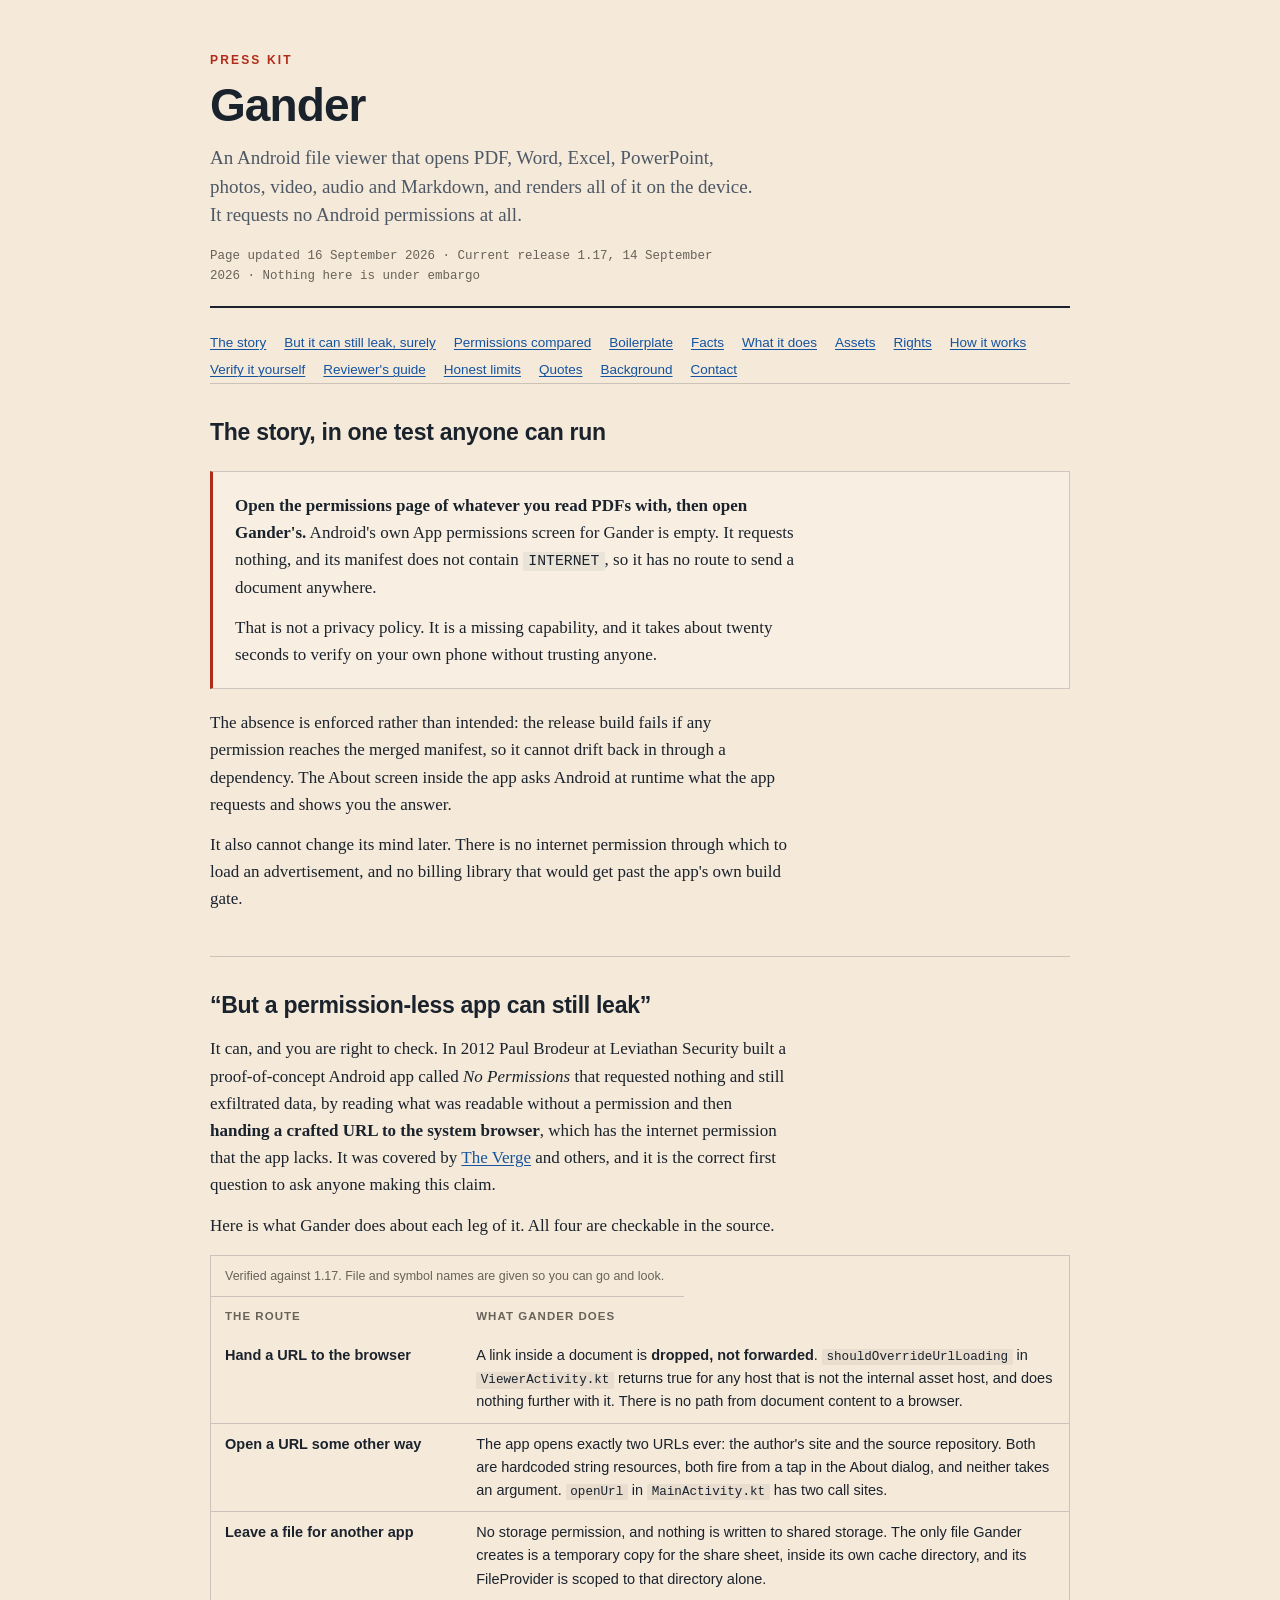
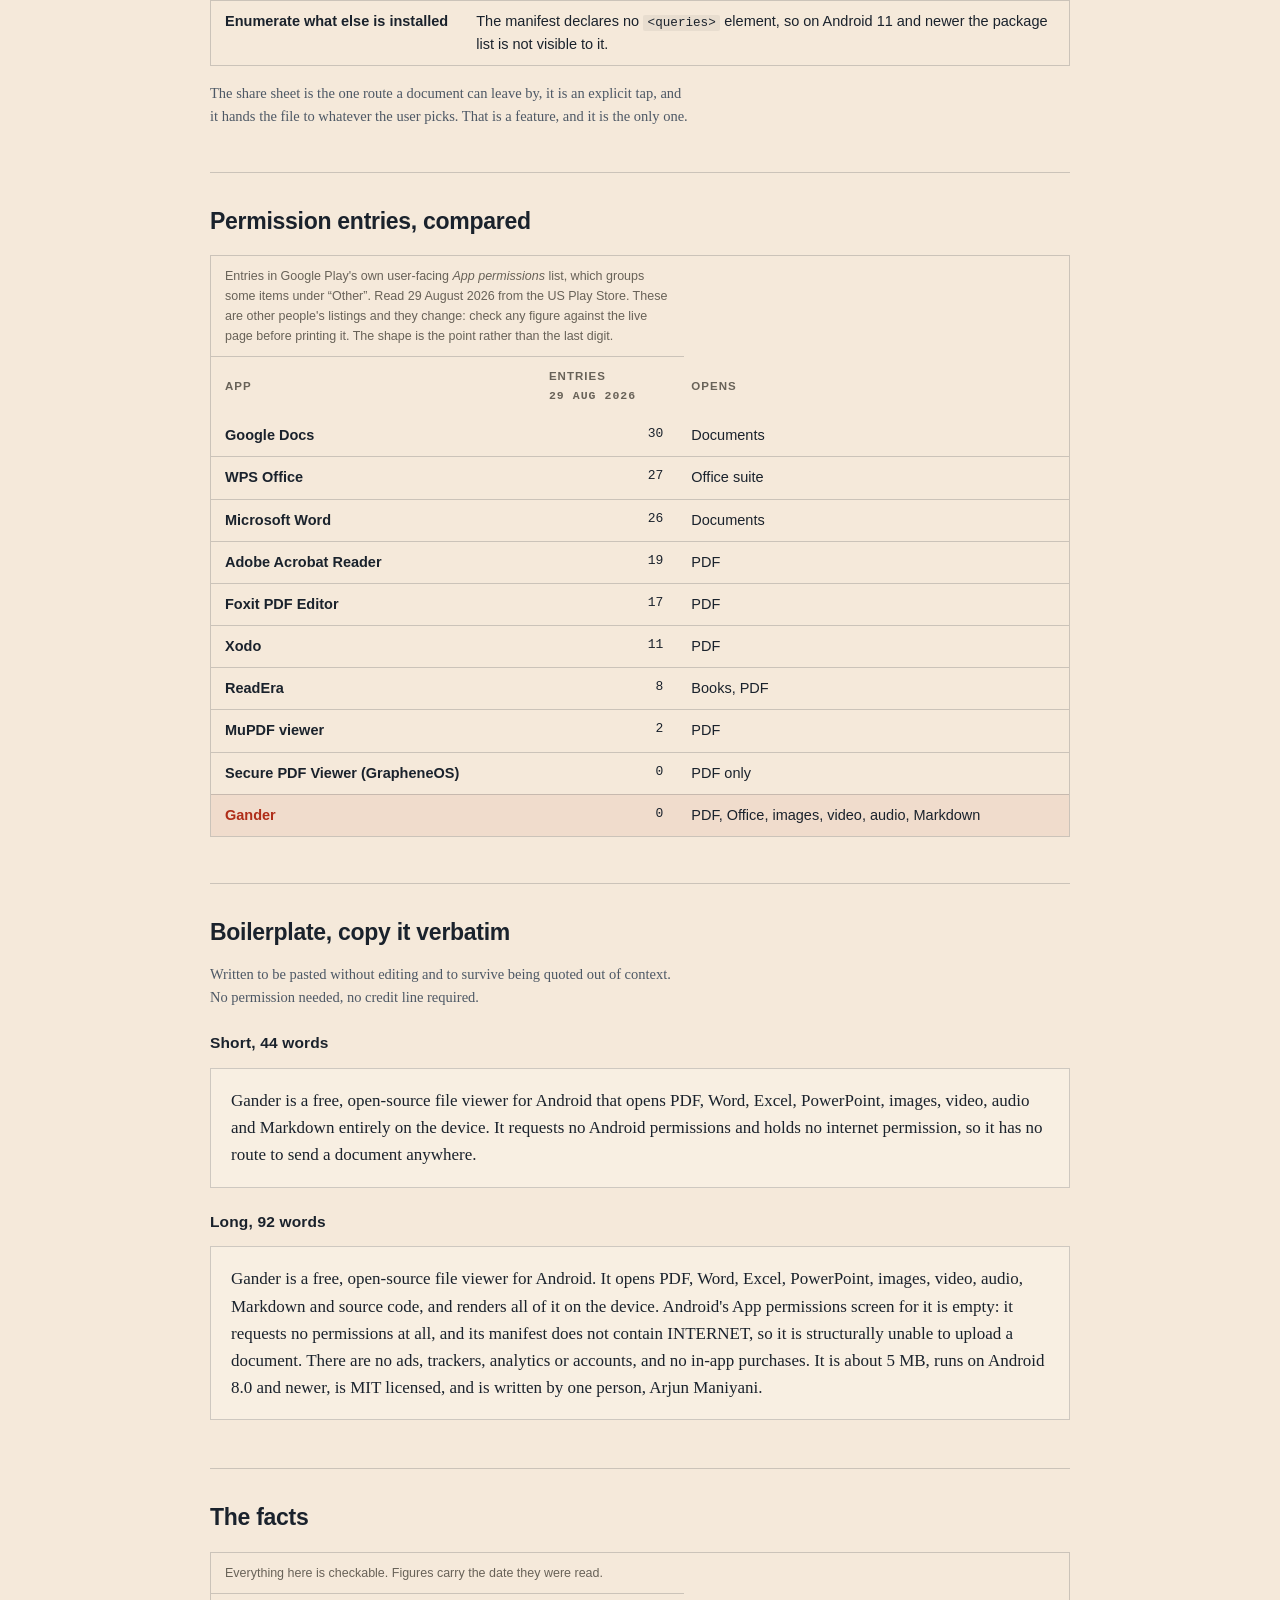
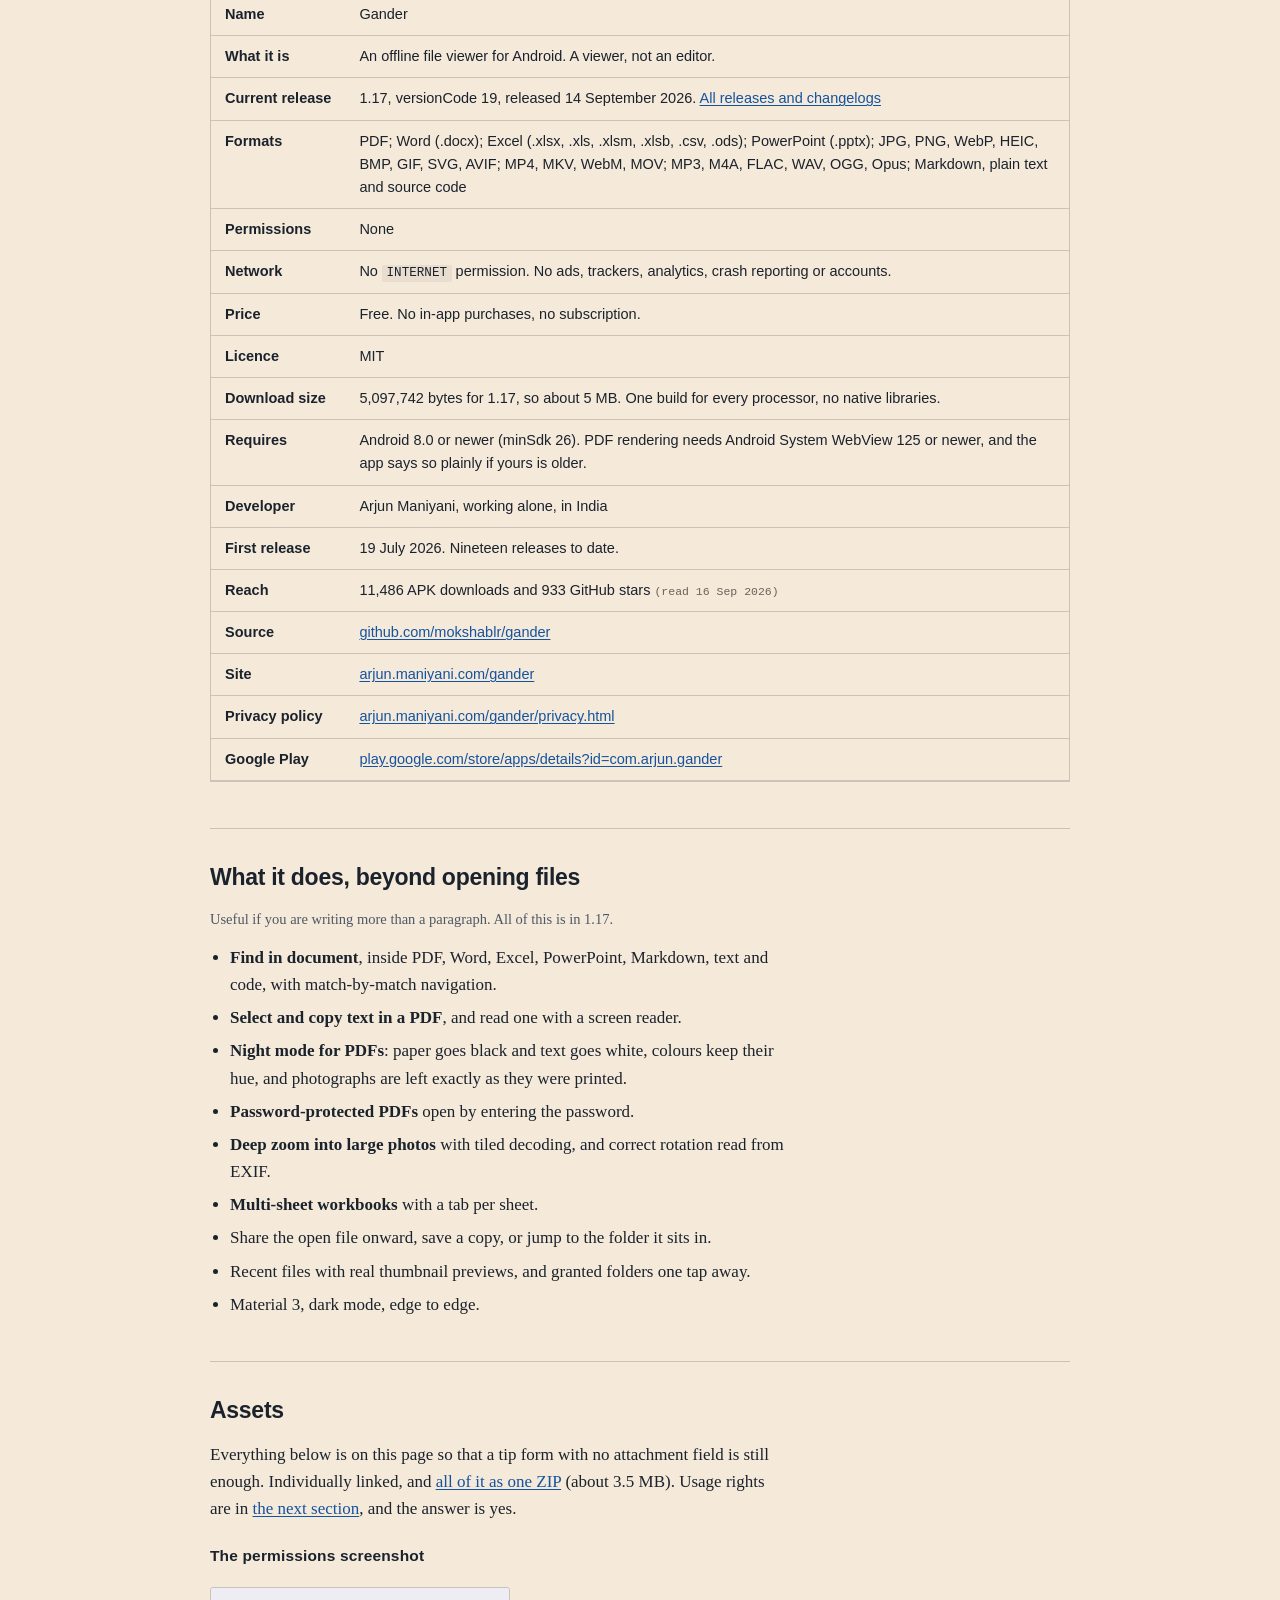
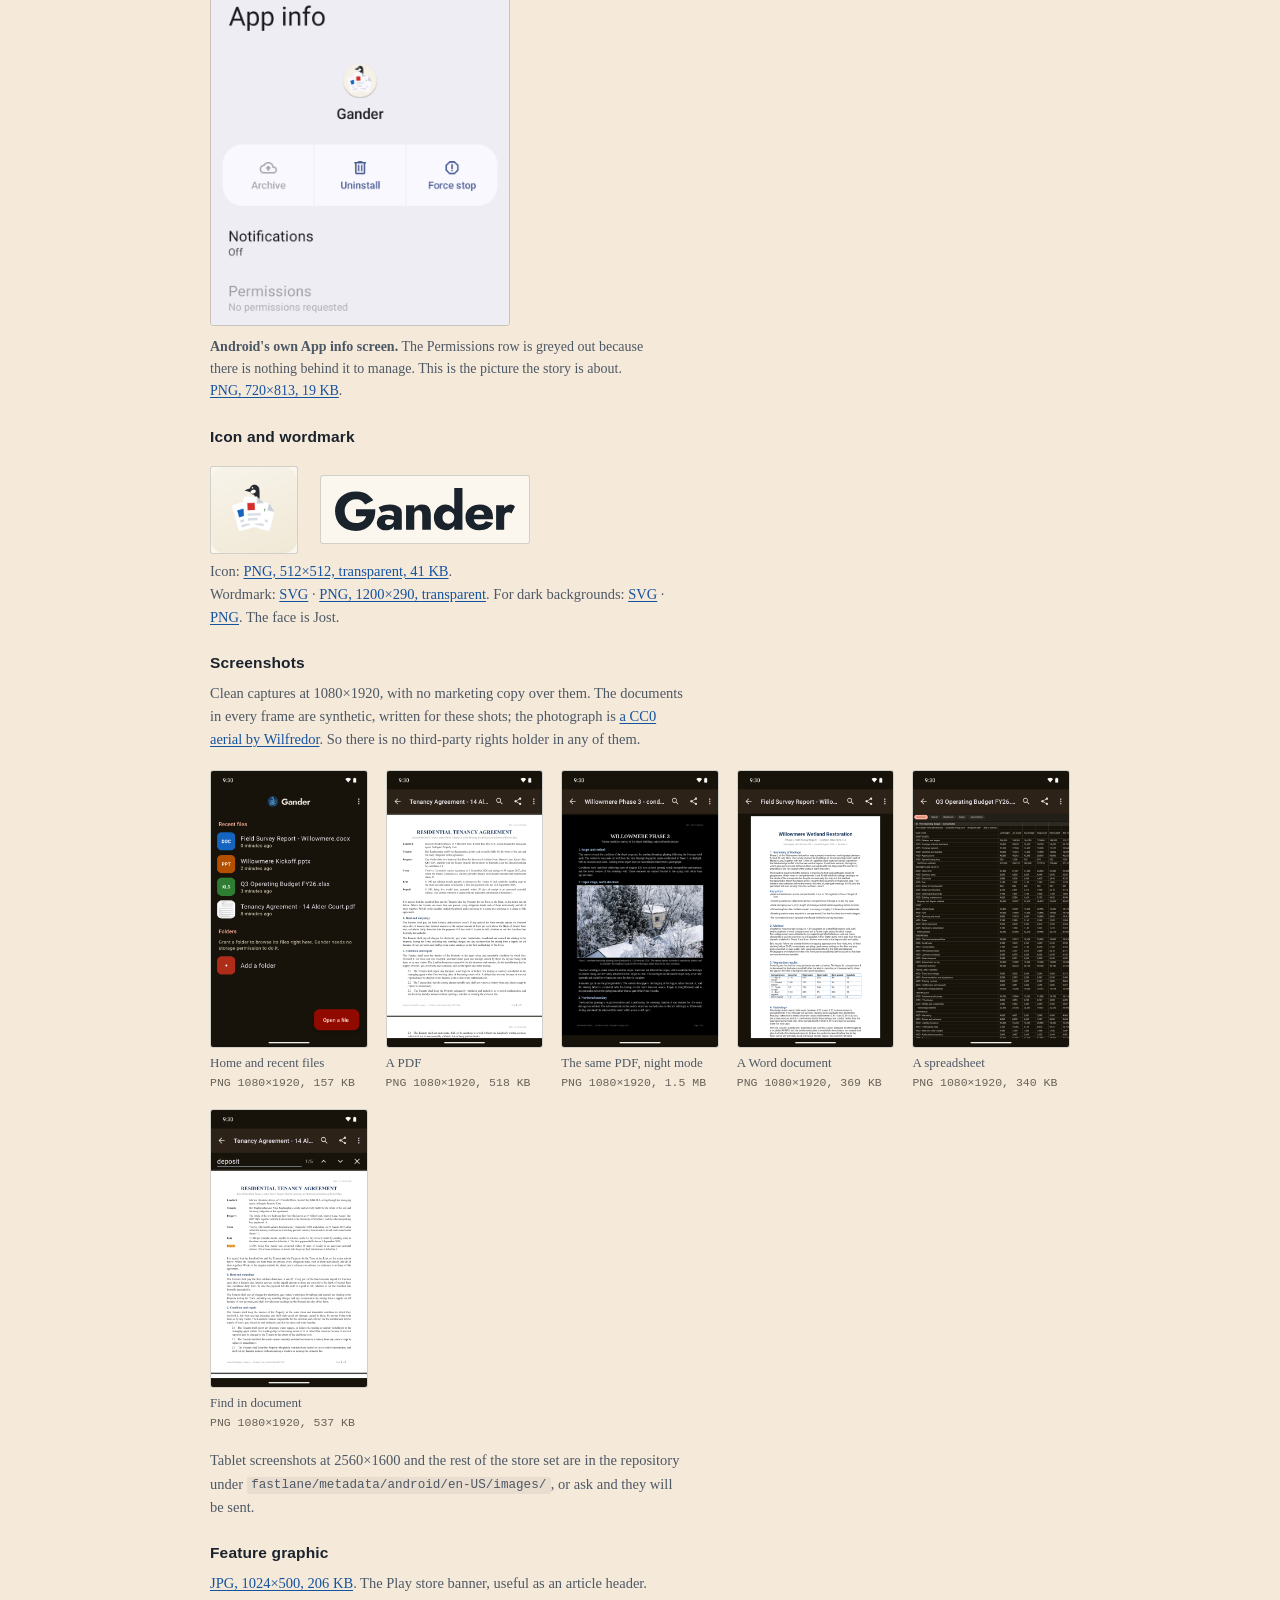
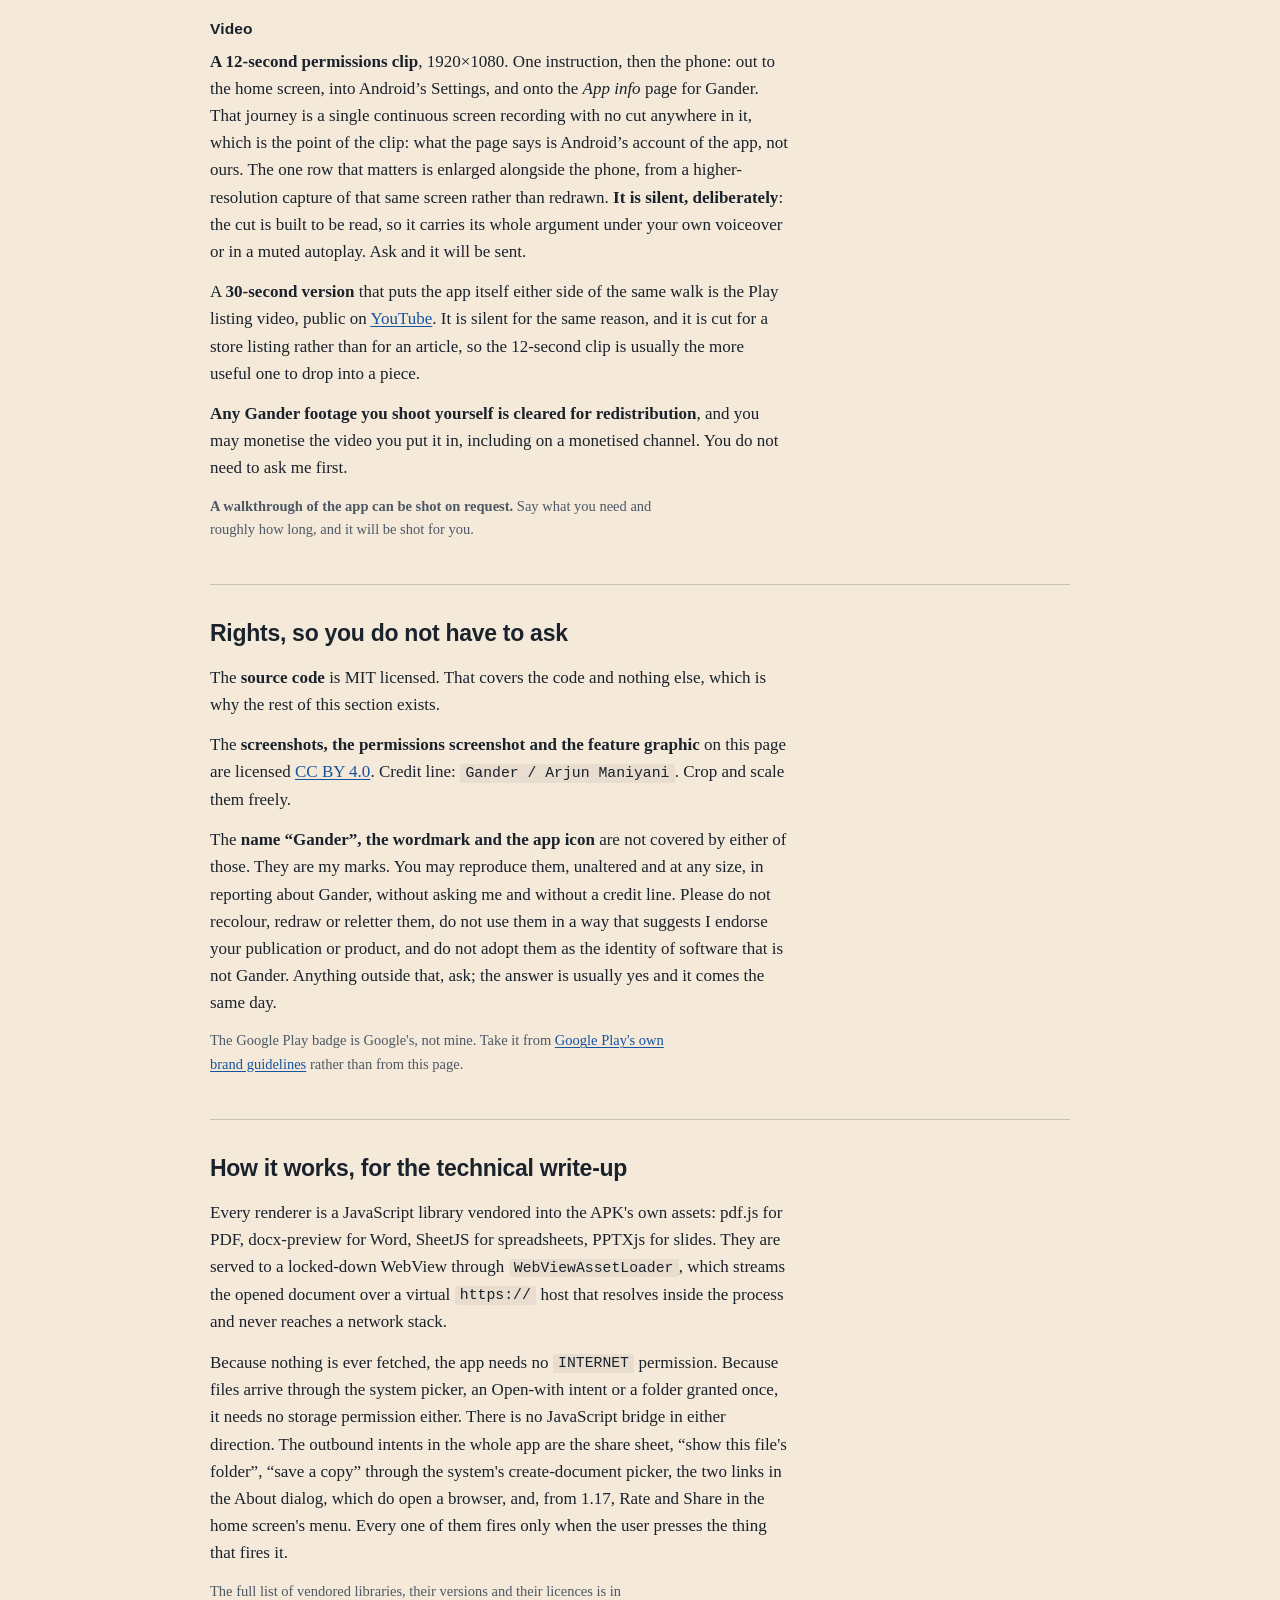
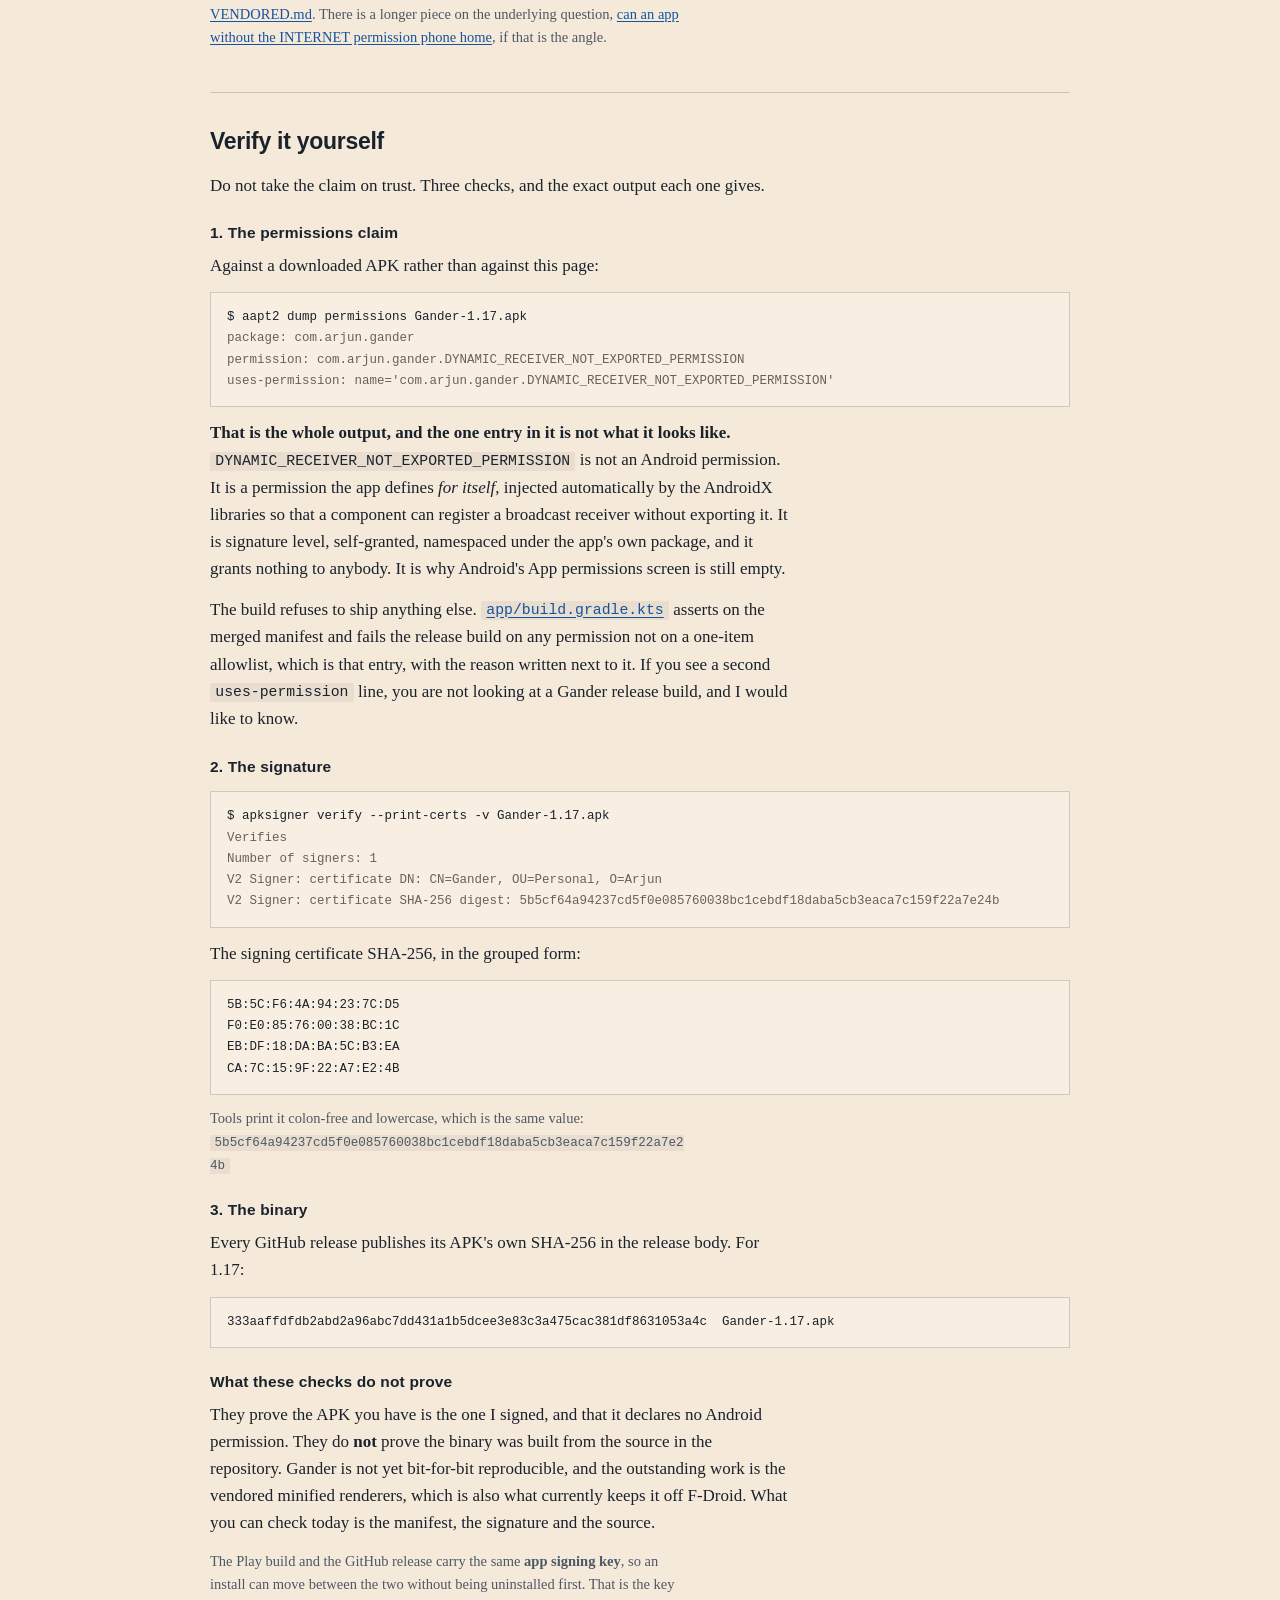
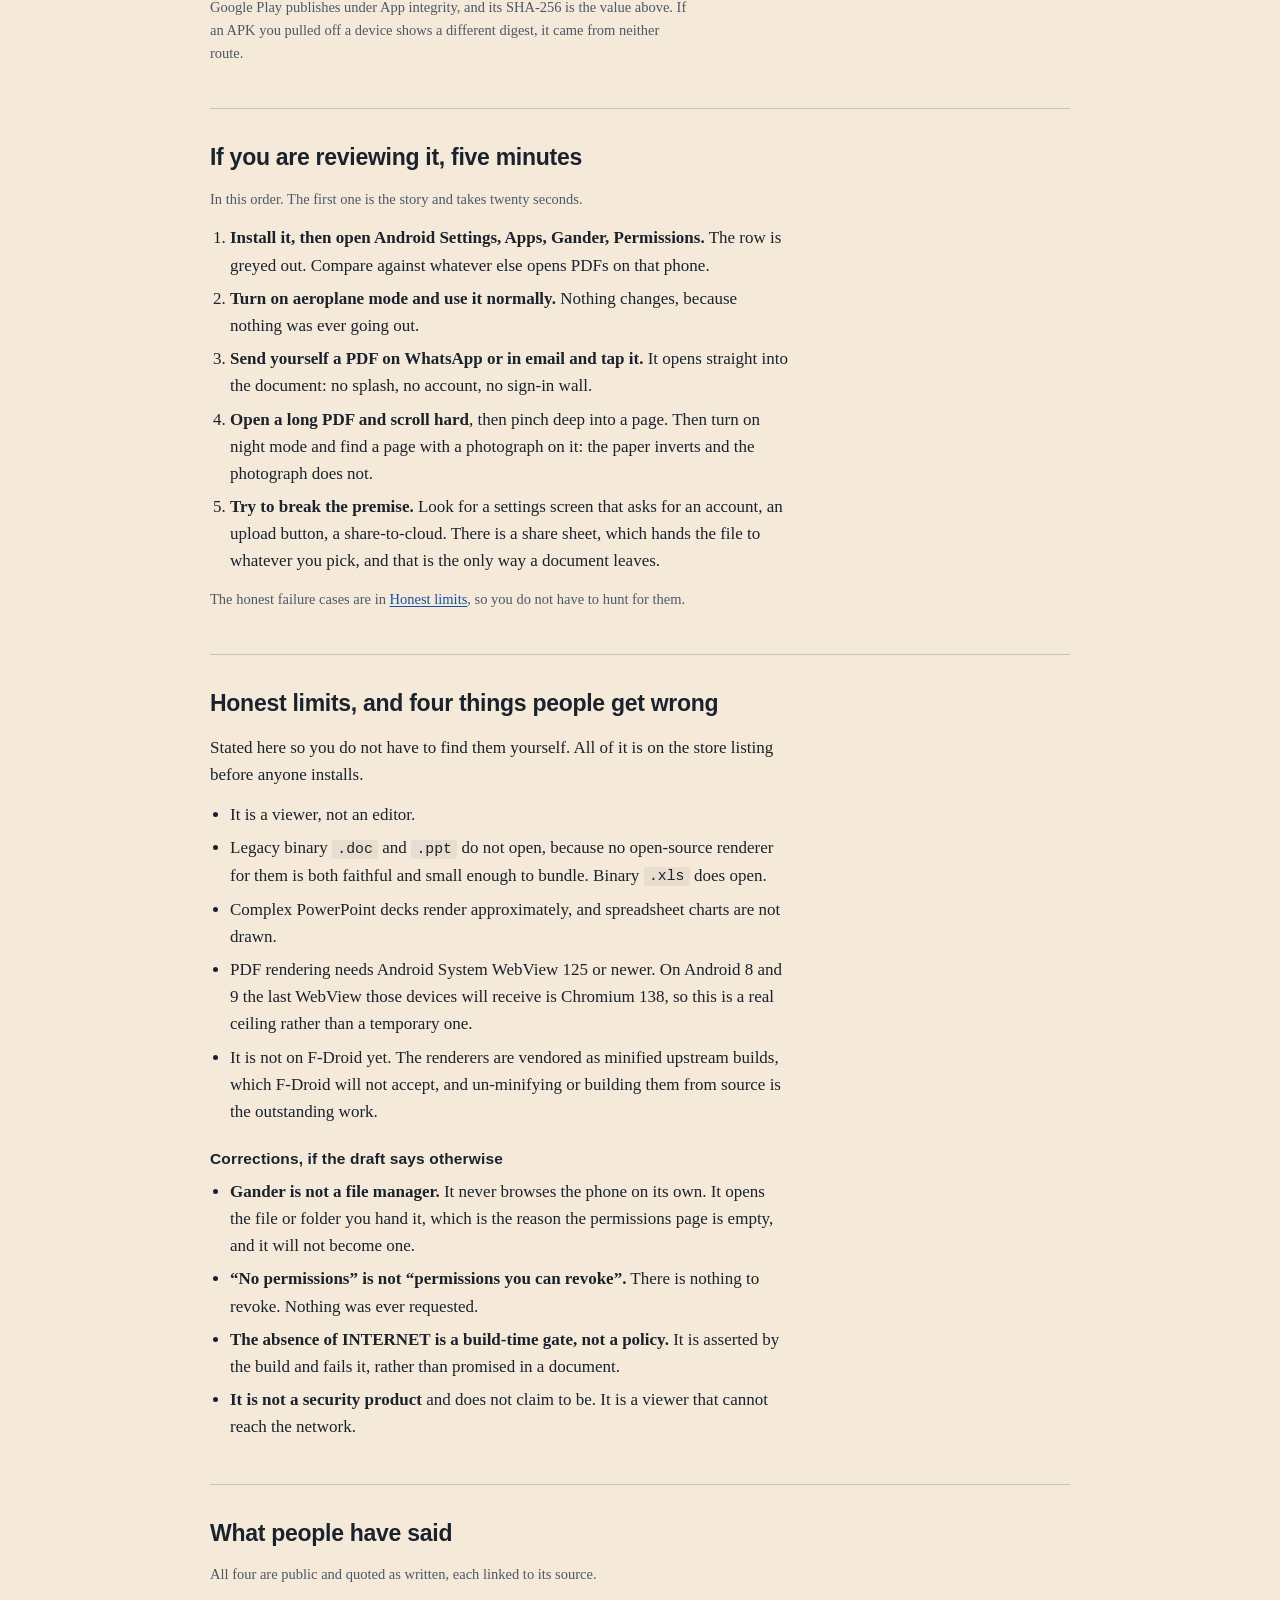
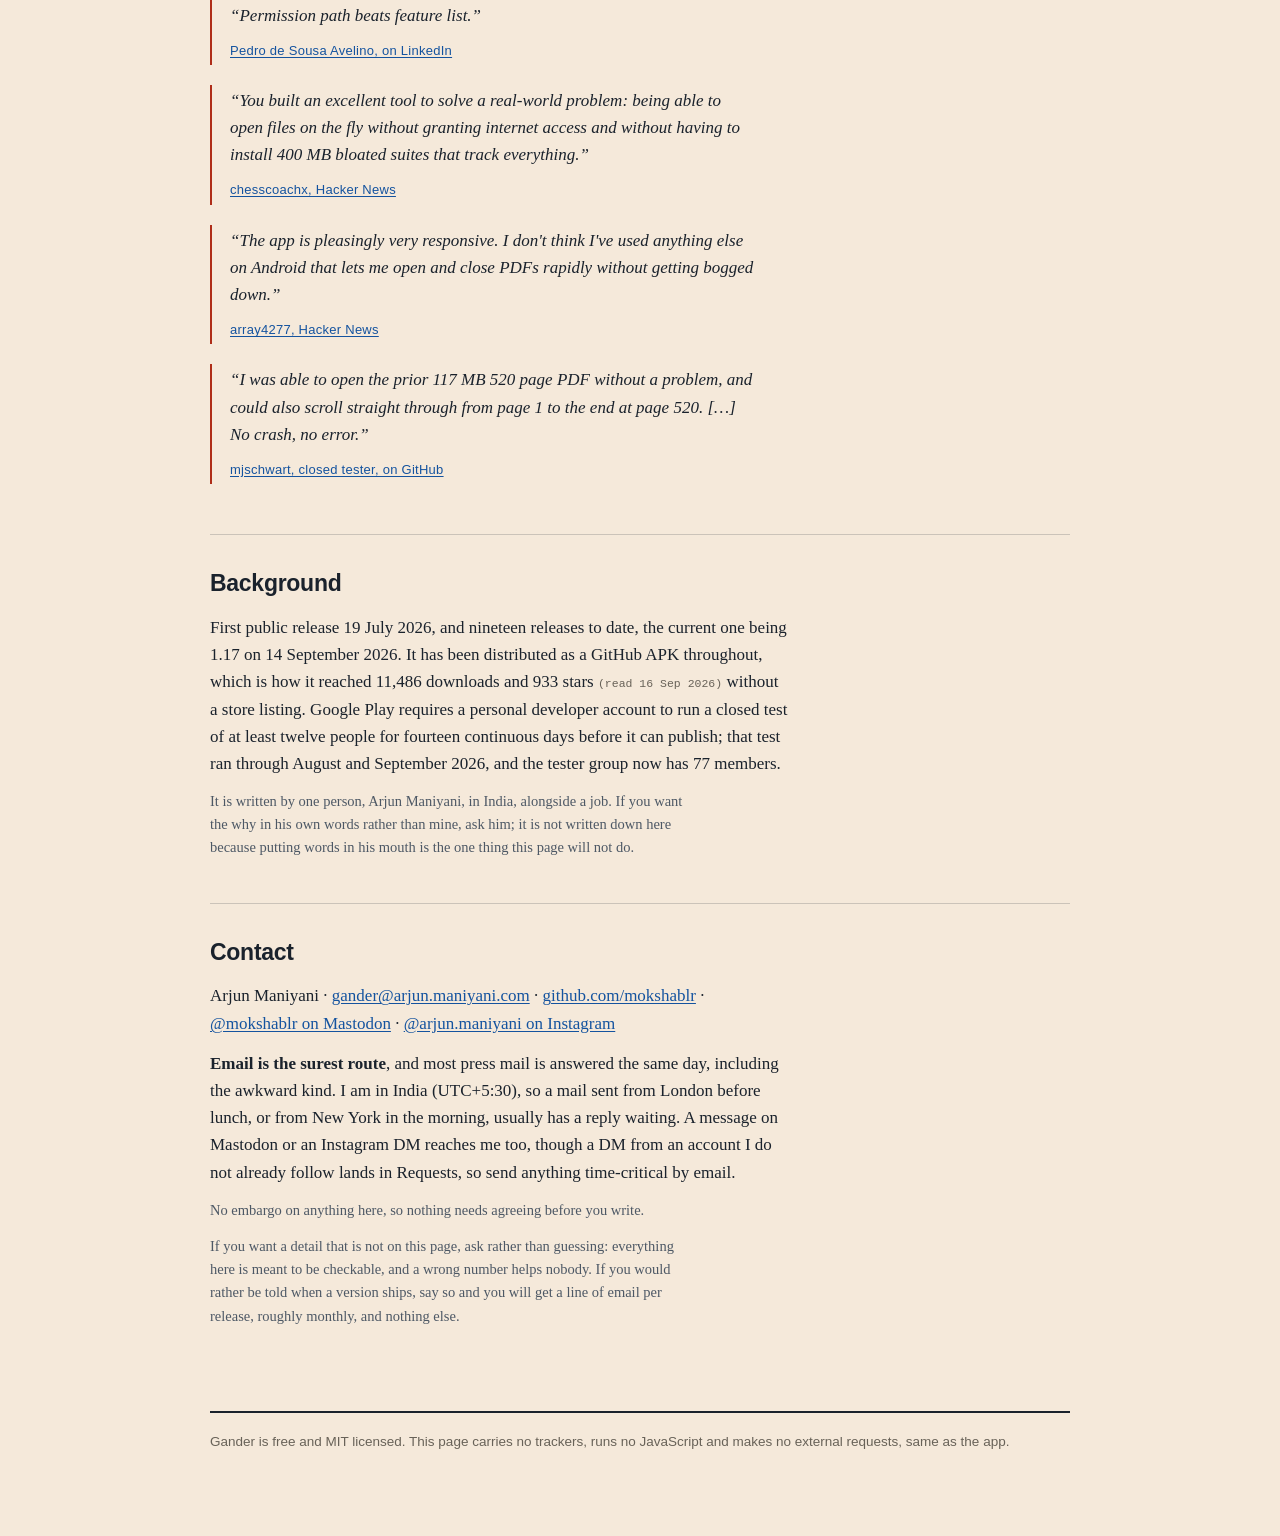
==== docs/press/index.html @ a2f9088e "Add the press kit to the site, stamped for 1.17 and with Play shown as live" ====
<!doctype html>
<html lang="en" data-play="live">
<head>
<meta charset="utf-8">
<meta name="viewport" content="width=device-width, initial-scale=1">
<meta name="color-scheme" content="light dark">
<title>Gander press kit</title>
<meta name="description" content="Press kit for Gander, an offline Android file viewer that requests no permissions and does not hold INTERNET. Facts, assets, usage rights and the signing fingerprint.">
<meta name="robots" content="index, follow">
<link rel="canonical" href="https://arjun.maniyani.com/gander/press/">

<!-- RE-STAMPED for 1.17 on 16 September 2026. The places that carry a version or a figure:
     the JSON-LD softwareVersion and dateModified, the "Current release" line under the title,
     the exfiltration table caption, the facts table (version, versionCode, release date, byte
     size, release count, reach), the "all of this is in" note, the two Gander-1.17.apk filenames
     and the release SHA-256 in the verification commands, and the Background paragraph. Reach is
     stamped "read 16 Sep 2026" and appears twice. When the next release ships, walk that list.

     Still stamped 29 Aug 2026: the competitor table under #permissions. Those are other people's
     live Play listings and they move, so re-read all nine before any later upload. -->

<meta property="og:type" content="website">
<meta property="og:site_name" content="Gander">
<meta property="og:locale" content="en_GB">
<meta property="og:title" content="Gander press kit">
<meta property="og:description" content="An Android file viewer whose permissions page is empty. Facts, assets, usage rights and the signing fingerprint.">
<meta property="og:url" content="https://arjun.maniyani.com/gander/press/">
<meta property="og:image" content="https://arjun.maniyani.com/gander/social-preview.png">
<meta property="og:image:type" content="image/png">
<meta property="og:image:width" content="1280">
<meta property="og:image:height" content="640">
<meta property="og:image:alt" content="Gander: take a gander at any file.">
<meta name="twitter:card" content="summary_large_image">
<meta name="twitter:title" content="Gander press kit">
<meta name="twitter:description" content="An Android file viewer whose permissions page is empty. Facts, assets, usage rights and the signing fingerprint.">
<meta name="twitter:image" content="https://arjun.maniyani.com/gander/social-preview.png">
<meta name="twitter:image:alt" content="Gander: take a gander at any file.">

<style>
/* Palette and type lifted from docs/index.html so the two pages are one site.
   Dark values appear twice on purpose: once for the OS preference and once for
   an explicit choice, because a media query and an attribute selector cannot be
   combined in plain CSS. Keep the two in step.

   The [data-theme] rules are inert here: this page ships no theme switcher. They
   exist so that pasting a block from docs/index.html does not silently lose the
   explicit-choice half. Do not "clean them up" without adding a switcher.

   No external requests, same as the app. That is also the reason every AI
   crawler can read this page: none of them execute JavaScript. Keep it that way. */
:root{
  --paper:#f5e9da; --sheet:#fcf7ee; --card:rgba(252,246,236,.5);
  --ink:#1a222c; --ink-soft:#4d5865; --ink-faint:#686258;
  --red:#af2d18; --blue:#14539f; --green:#2b6b2f;
  --rule:rgba(26,34,44,.19); --rule-firm:rgba(26,34,44,.44);
  --serif:"Iowan Old Style","Palatino Linotype",Palatino,"Book Antiqua",Georgia,serif;
  --geo:Futura,"Century Gothic","Avenir Next",Avenir,"Trebuchet MS",sans-serif;
  --mono:ui-monospace,"SF Mono",SFMono-Regular,Menlo,Consolas,monospace;
}
@media (prefers-color-scheme:dark){:root:not([data-theme="light"]){
  --paper:#0e131a; --sheet:#1a222c; --card:rgba(255,255,255,.04);
  --ink:#e7e1d5; --ink-soft:#9ba6b2; --ink-faint:#8a94a0;
  --red:#e2795f; --blue:#90caf9; --green:#7fb883;
  --rule:rgba(231,225,213,.18); --rule-firm:rgba(231,225,213,.36);
}}
:root[data-theme="dark"]{
  --paper:#0e131a; --sheet:#1a222c; --card:rgba(255,255,255,.04);
  --ink:#e7e1d5; --ink-soft:#9ba6b2; --ink-faint:#8a94a0;
  --red:#e2795f; --blue:#90caf9; --green:#7fb883;
  --rule:rgba(231,225,213,.18); --rule-firm:rgba(231,225,213,.36);
}

*{box-sizing:border-box}
body{margin:0;background:var(--paper);color:var(--ink);font-family:var(--serif);
  font-size:17px;line-height:1.6;-webkit-font-smoothing:antialiased;-webkit-text-size-adjust:100%}
.wrap{max-width:940px;margin:0 auto;padding:clamp(24px,4vw,56px) clamp(18px,4vw,40px) 90px}
a{color:var(--blue);text-underline-offset:2px}
a:focus-visible{outline:2px solid var(--red);outline-offset:3px}

header.mast{border-bottom:2px solid var(--ink);padding-bottom:20px;margin-bottom:8px}
.kicker{font-family:var(--geo);font-size:12px;letter-spacing:.18em;text-transform:uppercase;
  color:var(--red);font-weight:600;margin:0 0 12px}
h1{font-family:var(--geo);font-weight:700;font-size:clamp(30px,5vw,46px);line-height:1.04;
  letter-spacing:-.02em;margin:0 0 14px;text-wrap:balance}
.stand{font-size:19px;line-height:1.5;color:var(--ink-soft);max-width:58ch;margin:0}
.updated{font-family:var(--mono);font-size:12.5px;color:var(--ink-faint);margin:16px 0 0}

nav.toc{font-family:var(--geo);font-size:13.5px;padding:16px 0 2px;border-bottom:1px solid var(--rule)}
nav.toc ul{list-style:none;margin:0;padding:0;display:flex;flex-wrap:wrap;gap:6px 18px;max-width:none}
nav.toc li{margin:0}

section{padding:30px 0;border-top:1px solid var(--rule)}
section:first-of-type{border-top:0}
h2{font-family:var(--geo);font-weight:700;font-size:23px;letter-spacing:-.012em;
  margin:0 0 12px;text-wrap:balance;scroll-margin-top:14px}
h3{font-family:var(--geo);font-weight:600;font-size:15.5px;letter-spacing:.01em;margin:22px 0 6px}
p{margin:0 0 13px;max-width:68ch}
ul,ol{margin:0 0 13px;padding-left:20px;max-width:68ch}
li{margin-bottom:6px}

.claim{background:var(--card);border:1px solid var(--rule);border-left:3px solid var(--red);
  padding:20px 22px;margin:20px 0}
.claim p:last-child{margin-bottom:0}
.claim strong{font-weight:650}

.boiler{background:var(--card);border:1px solid var(--rule);padding:18px 20px;margin:12px 0 18px;
  max-width:none}

.scroll{overflow-x:auto;margin:16px 0;border:1px solid var(--rule)}
.scroll:focus-visible{outline:2px solid var(--red);outline-offset:2px}
table{border-collapse:collapse;width:100%;font-size:14.5px;font-family:var(--geo);min-width:460px}
caption{text-align:left;font-family:var(--geo);font-size:12.5px;color:var(--ink-faint);
  padding:10px 14px;border-bottom:1px solid var(--rule);max-width:68ch}
th{text-align:left;font-size:11.5px;letter-spacing:.09em;text-transform:uppercase;
  color:var(--ink-faint);font-weight:600;padding:10px 14px;border-bottom:1.5px solid var(--rule-firm);
  white-space:nowrap}
td{padding:9px 14px;border-bottom:1px solid var(--rule);vertical-align:top}
tr:last-child td,tr:last-child th{border-bottom:0}
th.k{text-align:left;font-size:14.5px;letter-spacing:0;text-transform:none;color:var(--ink);
  font-weight:600;white-space:nowrap;border-bottom:1px solid var(--rule);vertical-align:top;
  padding:9px 14px}
td.n{text-align:right;font-variant-numeric:tabular-nums;white-space:nowrap;font-family:var(--mono);font-size:13px}
tr.us td,tr.us th.k{background:rgba(175,45,24,.07)}
tr.us th.k{color:var(--red)}

.shots{display:grid;grid-template-columns:repeat(auto-fill,minmax(148px,1fr));gap:18px;
  margin:18px 0;padding:0;list-style:none;max-width:none}
.shots li{margin:0}
.shots img{display:block;width:100%;height:auto;border:1px solid var(--rule);border-radius:3px;
  background:var(--sheet)}
.shots .cap{font-size:13px;color:var(--ink-soft);margin-top:8px;line-height:1.4}
.shots .cap .dim{font-family:var(--mono);font-size:11.5px;color:var(--ink-faint);display:block}

figure{margin:18px 0}
figure img{display:block;width:100%;max-width:300px;height:auto;border:1px solid var(--rule);border-radius:3px}
figcaption{font-size:14px;color:var(--ink-soft);margin-top:10px;max-width:62ch}

.brandrow{display:flex;flex-wrap:wrap;gap:22px;align-items:center;margin:16px 0 6px}
.brandrow img{border:1px solid var(--rule);border-radius:3px;background:var(--sheet)}
.brandrow .ico{width:88px;height:88px}
.brandrow .wm{width:210px;height:auto;padding:12px 14px}

blockquote{margin:0 0 20px;padding:2px 0 2px 18px;border-left:2px solid var(--red);max-width:64ch}
blockquote p{font-style:italic;margin:0 0 7px}
blockquote cite{font-style:normal;font-family:var(--geo);font-size:13px;color:var(--ink-faint);
  letter-spacing:.02em}

code,.mono{font-family:var(--mono);font-size:.87em;background:rgba(26,34,44,.06);
  padding:.1em .36em;border-radius:2px;word-break:break-word}
@media (prefers-color-scheme:dark){:root:not([data-theme="light"]) code,
  :root:not([data-theme="light"]) .mono{background:rgba(255,255,255,.07)}}
:root[data-theme="dark"] code,:root[data-theme="dark"] .mono{background:rgba(255,255,255,.07)}

/* Fingerprints and terminal output. Broken into fixed groups by hand rather than by
   word-break, because break-all splits mid-byte-pair and makes eyeball comparison
   useless. Never insert &shy; or <wbr> in here: they survive a copy-paste and
   silently corrupt the value, which defeats the whole section. */
.fp{display:block;font-family:var(--mono);font-size:12.5px;line-height:1.7;
  background:var(--card);border:1px solid var(--rule);padding:14px 16px;margin:12px 0;
  overflow-x:auto;white-space:pre;tab-size:2}
.fp.wrapme{white-space:pre-wrap;word-break:break-all}
.fp .dim{color:var(--ink-faint)}

.note{font-size:14.5px;color:var(--ink-soft);max-width:66ch}
.asof{font-family:var(--mono);font-size:11.5px;color:var(--ink-faint);white-space:nowrap}
footer{margin-top:40px;padding-top:18px;border-top:2px solid var(--ink);
  font-family:var(--geo);font-size:13.5px;color:var(--ink-faint)}
.print-only{display:none}

/* ---- the launch switch ----
   Both Play states ship in the markup; data-play on <html> decides which one is
   shown.

   ALREADY FLIPPED to "live", 2026-09-16, and deliberately ahead of the listing,
   matching what docs/index.html has done since 2026-09-12. Arjun's call. The
   Play row in the facts table therefore points at a listing that still 404s,
   and the "not live yet, the APK on GitHub is the current route" row is hidden.
   That is intentional. Do not set this back to "pending". Line 2 here matches
   what is on cPanel so that re-uploading this file cannot silently revert it.

   Edit that tag by hand. A find-and-replace for data-play="live" would rewrite
   the selectors below as well, which switches nothing and quietly hides both
   states at once. */
html[data-play="pending"] .when-live{display:none}
html[data-play="live"] .when-pending{display:none}

@media print{
  body{background:#fff;color:#000;font-size:11pt}
  .wrap{padding:0;max-width:none}
  nav.toc{display:none}
  .print-only{display:block}
  a,a:visited{text-decoration:underline}
  a[href]::after{content:" (" attr(href) ")";font-size:9pt;word-break:break-all}
  a[href^="#"]::after{content:""}
  .scroll{overflow:visible!important;border:1px solid #999}
  table{min-width:0!important}
  .fp,blockquote,.claim,.boiler{border:1px solid #999;page-break-inside:avoid}
  .fp{white-space:pre-wrap!important}
  tr,img,figure,.shots li{page-break-inside:avoid}
  p,h2,h3{orphans:3;widows:3}
  h2,h3{page-break-after:avoid}
  .shots{grid-template-columns:repeat(4,1fr)}
}
</style>

<script type="application/ld+json">
{"@context":"https://schema.org","@graph":[
 {"@type":"AboutPage","@id":"https://arjun.maniyani.com/gander/press/#page",
  "name":"Gander press kit","inLanguage":"en","dateModified":"2026-09-16",
  "mainEntity":{"@id":"https://arjun.maniyani.com/gander/#app"},
  "author":{"@id":"https://arjun.maniyani.com/#me"}},
 {"@type":"Person","@id":"https://arjun.maniyani.com/#me","name":"Arjun Maniyani",
  "url":"https://arjun.maniyani.com/","email":"gander@arjun.maniyani.com",
  "sameAs":["https://github.com/mokshablr"]},
 {"@type":"MobileApplication","@id":"https://arjun.maniyani.com/gander/#app",
  "name":"Gander","applicationCategory":"UtilitiesApplication",
  "operatingSystem":"Android 8.0+","permissions":"None",
  "softwareVersion":"1.17","fileSize":"5MB","isAccessibleForFree":true,
  "license":"https://opensource.org/licenses/MIT",
  "codeRepository":"https://github.com/mokshablr/gander",
  "url":"https://arjun.maniyani.com/gander/",
  "author":{"@id":"https://arjun.maniyani.com/#me"},
  "offers":{"@type":"Offer","price":"0","priceCurrency":"USD"}},
 {"@type":"ImageObject",
  "contentUrl":"https://arjun.maniyani.com/gander/press/assets/gander-permissions.png",
  "license":"https://arjun.maniyani.com/gander/press/#rights",
  "acquireLicensePage":"https://arjun.maniyani.com/gander/press/#rights",
  "creditText":"Gander / Arjun Maniyani","copyrightNotice":"© 2026 Arjun Maniyani",
  "creator":{"@id":"https://arjun.maniyani.com/#me"},
  "caption":"Android's App info screen for Gander, with the permissions row empty."}
]}
</script>
</head>
<body>
<div class="wrap">

<header class="mast">
  <p class="kicker">Press kit</p>
  <h1>Gander</h1>
  <p class="stand">An Android file viewer that opens PDF, Word, Excel, PowerPoint, photos,
  video, audio and Markdown, and renders all of it on the device. It requests no Android
  permissions at all.</p>
  <p class="updated">Page updated 16 September 2026 &middot; Current release 1.17, 14 September 2026
  &middot; Nothing here is under embargo</p>
</header>

<nav class="toc" aria-label="Sections">
  <ul>
    <li><a href="#story">The story</a></li>
    <li><a href="#objection">But it can still leak, surely</a></li>
    <li><a href="#permissions">Permissions compared</a></li>
    <li><a href="#boilerplate">Boilerplate</a></li>
    <li><a href="#facts">Facts</a></li>
    <li><a href="#features">What it does</a></li>
    <li><a href="#assets">Assets</a></li>
    <li><a href="#rights">Rights</a></li>
    <li><a href="#how">How it works</a></li>
    <li><a href="#verify">Verify it yourself</a></li>
    <li><a href="#review">Reviewer's guide</a></li>
    <li><a href="#limits">Honest limits</a></li>
    <li><a href="#quotes">Quotes</a></li>
    <li><a href="#background">Background</a></li>
    <li><a href="#contact">Contact</a></li>
  </ul>
</nav>

<section id="story-s">
  <h2 id="story">The story, in one test anyone can run</h2>
  <div class="claim">
    <p><strong>Open the permissions page of whatever you read PDFs with, then open Gander's.</strong>
    Android's own App permissions screen for Gander is empty. It requests nothing, and its manifest
    does not contain <code>INTERNET</code>, so it has no route to send a document anywhere.</p>
    <p>That is not a privacy policy. It is a missing capability, and it takes about twenty seconds
    to verify on your own phone without trusting anyone.</p>
  </div>
  <p>The absence is enforced rather than intended: the release build fails if any permission reaches
  the merged manifest, so it cannot drift back in through a dependency. The About screen inside the
  app asks Android at runtime what the app requests and shows you the answer.</p>
  <p>It also cannot change its mind later. There is no internet permission through which to load an
  advertisement, and no billing library that would get past the app's own build gate.</p>
</section>

<section>
  <h2 id="objection">&ldquo;But a permission-less app can still leak&rdquo;</h2>
  <p>It can, and you are right to check. In 2012 Paul Brodeur at Leviathan Security built a
  proof-of-concept Android app called <em>No Permissions</em> that requested nothing and still
  exfiltrated data, by reading what was readable without a permission and then <strong>handing a
  crafted URL to the system browser</strong>, which has the internet permission that the app
  lacks. It was covered by
  <a href="https://www.theverge.com/2012/4/13/2943141/android-no-permissions-app-gallery-security-issues">The
  Verge</a> and others, and it is the correct first question to ask anyone making this claim.</p>
  <p>Here is what Gander does about each leg of it. All four are checkable in the source.</p>
  <div class="scroll" role="region" aria-label="How Gander closes the permission-less exfiltration route" tabindex="0"><table>
    <caption>Verified against 1.17. File and symbol names are given so you can go and look.</caption>
    <thead><tr><th scope="col">The route</th><th scope="col">What Gander does</th></tr></thead>
    <tbody>
      <tr><th scope="row" class="k">Hand a URL to the browser</th>
        <td>A link inside a document is <strong>dropped, not forwarded</strong>.
        <code>shouldOverrideUrlLoading</code> in <code>ViewerActivity.kt</code> returns true for
        any host that is not the internal asset host, and does nothing further with it. There is no
        path from document content to a browser.</td></tr>
      <tr><th scope="row" class="k">Open a URL some other way</th>
        <td>The app opens exactly two URLs ever: the author's site and the source repository. Both
        are hardcoded string resources, both fire from a tap in the About dialog, and neither takes
        an argument. <code>openUrl</code> in <code>MainActivity.kt</code> has two call sites.</td></tr>
      <tr><th scope="row" class="k">Leave a file for another app</th>
        <td>No storage permission, and nothing is written to shared storage. The only file Gander
        creates is a temporary copy for the share sheet, inside its own cache directory, and its
        FileProvider is scoped to that directory alone.</td></tr>
      <tr><th scope="row" class="k">Enumerate what else is installed</th>
        <td>The manifest declares no <code>&lt;queries&gt;</code> element, so on Android 11 and
        newer the package list is not visible to it.</td></tr>
    </tbody>
  </table></div>
  <p class="note">The share sheet is the one route a document can leave by, it is an explicit tap,
  and it hands the file to whatever the user picks. That is a feature, and it is the only one.</p>
</section>

<section>
  <h2 id="permissions">Permission entries, compared</h2>
  <div class="scroll" role="region" aria-label="Permission entries by app" tabindex="0"><table>
    <caption>Entries in Google Play's own user-facing <em>App permissions</em> list, which groups
    some items under &ldquo;Other&rdquo;. Read 29 August 2026 from the US Play Store. These are
    other people's listings and they change: check any figure against the live page before
    printing it. The shape is the point rather than the last digit.</caption>
    <thead><tr>
      <th scope="col">App</th>
      <th scope="col" class="n">Entries<br><span class="asof">29 Aug 2026</span></th>
      <th scope="col">Opens</th>
    </tr></thead>
    <tbody>
      <tr><th scope="row" class="k">Google Docs</th><td class="n">30</td><td>Documents</td></tr>
      <tr><th scope="row" class="k">WPS Office</th><td class="n">27</td><td>Office suite</td></tr>
      <tr><th scope="row" class="k">Microsoft Word</th><td class="n">26</td><td>Documents</td></tr>
      <tr><th scope="row" class="k">Adobe Acrobat Reader</th><td class="n">19</td><td>PDF</td></tr>
      <tr><th scope="row" class="k">Foxit PDF Editor</th><td class="n">17</td><td>PDF</td></tr>
      <tr><th scope="row" class="k">Xodo</th><td class="n">11</td><td>PDF</td></tr>
      <tr><th scope="row" class="k">ReadEra</th><td class="n">8</td><td>Books, PDF</td></tr>
      <tr><th scope="row" class="k">MuPDF viewer</th><td class="n">2</td><td>PDF</td></tr>
      <tr><th scope="row" class="k">Secure PDF Viewer (GrapheneOS)</th><td class="n">0</td><td>PDF only</td></tr>
      <tr class="us"><th scope="row" class="k">Gander</th><td class="n">0</td><td>PDF, Office, images, video, audio, Markdown</td></tr>
    </tbody>
  </table></div>
</section>

<section>
  <h2 id="boilerplate">Boilerplate, copy it verbatim</h2>
  <p class="note">Written to be pasted without editing and to survive being quoted out of context.
  No permission needed, no credit line required.</p>
  <h3>Short, 44 words</h3>
  <p class="boiler">Gander is a free, open-source file viewer for Android that opens PDF, Word,
  Excel, PowerPoint, images, video, audio and Markdown entirely on the device. It requests no
  Android permissions and holds no internet permission, so it has no route to send a document
  anywhere.</p>
  <h3>Long, 92 words</h3>
  <p class="boiler">Gander is a free, open-source file viewer for Android. It opens PDF, Word,
  Excel, PowerPoint, images, video, audio, Markdown and source code, and renders all of it on the
  device. Android's App permissions screen for it is empty: it requests no permissions at all, and
  its manifest does not contain INTERNET, so it is structurally unable to upload a document. There
  are no ads, trackers, analytics or accounts, and no in-app purchases. It is about 5 MB, runs on
  Android 8.0 and newer, is MIT licensed, and is written by one person, Arjun Maniyani.</p>
</section>

<section>
  <h2 id="facts">The facts</h2>
  <div class="scroll" role="region" aria-label="Fact sheet" tabindex="0"><table>
    <caption>Everything here is checkable. Figures carry the date they were read.</caption>
    <tbody>
      <tr><th scope="row" class="k">Name</th><td>Gander</td></tr>
      <tr><th scope="row" class="k">What it is</th><td>An offline file viewer for Android. A viewer, not an editor.</td></tr>
      <tr><th scope="row" class="k">Current release</th><td>1.17, versionCode 19, released 14 September 2026. <a href="https://github.com/mokshablr/gander/releases">All releases and changelogs</a></td></tr>
      <tr><th scope="row" class="k">Formats</th><td>PDF; Word (.docx); Excel (.xlsx, .xls, .xlsm, .xlsb, .csv, .ods); PowerPoint (.pptx); JPG, PNG, WebP, HEIC, BMP, GIF, SVG, AVIF; MP4, MKV, WebM, MOV; MP3, M4A, FLAC, WAV, OGG, Opus; Markdown, plain text and source code</td></tr>
      <tr><th scope="row" class="k">Permissions</th><td>None</td></tr>
      <tr><th scope="row" class="k">Network</th><td>No <code>INTERNET</code> permission. No ads, trackers, analytics, crash reporting or accounts.</td></tr>
      <tr><th scope="row" class="k">Price</th><td>Free. No in-app purchases, no subscription.</td></tr>
      <tr><th scope="row" class="k">Licence</th><td>MIT</td></tr>
      <tr><th scope="row" class="k">Download size</th><td>5,097,742 bytes for 1.17, so about 5 MB. One build for every processor, no native libraries.</td></tr>
      <tr><th scope="row" class="k">Requires</th><td>Android 8.0 or newer (minSdk 26). PDF rendering needs Android System WebView 125 or newer, and the app says so plainly if yours is older.</td></tr>
      <tr><th scope="row" class="k">Developer</th><td>Arjun Maniyani, working alone, in India</td></tr>
      <tr><th scope="row" class="k">First release</th><td>19 July 2026. Nineteen releases to date.</td></tr>
      <tr><th scope="row" class="k">Reach</th><td>11,486 APK downloads and 933 GitHub stars <span class="asof">(read 16 Sep 2026)</span></td></tr>
      <tr><th scope="row" class="k">Source</th><td><a href="https://github.com/mokshablr/gander">github.com/mokshablr/gander</a></td></tr>
      <tr><th scope="row" class="k">Site</th><td><a href="https://arjun.maniyani.com/gander/">arjun.maniyani.com/gander</a></td></tr>
      <tr><th scope="row" class="k">Privacy policy</th><td><a href="../privacy.html">arjun.maniyani.com/gander/privacy.html</a></td></tr>
      <tr class="when-live"><th scope="row" class="k">Google Play</th><td><a href="https://play.google.com/store/apps/details?id=com.arjun.gander">play.google.com/store/apps/details?id=com.arjun.gander</a></td></tr>
      <tr class="when-pending"><th scope="row" class="k">Google Play</th><td>Not live yet. The APK on GitHub is the current route.</td></tr>
    </tbody>
  </table></div>
</section>

<section>
  <h2 id="features">What it does, beyond opening files</h2>
  <p class="note">Useful if you are writing more than a paragraph. All of this is in 1.17.</p>
  <ul>
    <li><strong>Find in document</strong>, inside PDF, Word, Excel, PowerPoint, Markdown, text and
      code, with match-by-match navigation.</li>
    <li><strong>Select and copy text in a PDF</strong>, and read one with a screen reader.</li>
    <li><strong>Night mode for PDFs</strong>: paper goes black and text goes white, colours keep
      their hue, and photographs are left exactly as they were printed.</li>
    <li><strong>Password-protected PDFs</strong> open by entering the password.</li>
    <li><strong>Deep zoom into large photos</strong> with tiled decoding, and correct rotation read
      from EXIF.</li>
    <li><strong>Multi-sheet workbooks</strong> with a tab per sheet.</li>
    <li>Share the open file onward, save a copy, or jump to the folder it sits in.</li>
    <li>Recent files with real thumbnail previews, and granted folders one tap away.</li>
    <li>Material 3, dark mode, edge to edge.</li>
  </ul>
</section>

<section>
  <h2 id="assets">Assets</h2>
  <p>Everything below is on this page so that a tip form with no attachment field is still enough.
  Individually linked, and <a href="assets/gander-press-kit.zip">all of it as one ZIP</a>
  (about 3.5 MB). Usage rights are in <a href="#rights">the next section</a>, and the answer is
  yes.</p>

  <h3>The permissions screenshot</h3>
  <figure>
    <img src="assets/gander-permissions.png" width="720" height="813"
      alt="Android's App info screen for Gander. The Permissions row is greyed out and reads that no permissions are requested.">
    <figcaption><strong>Android's own App info screen.</strong> The Permissions row is greyed out
    because there is nothing behind it to manage. This is the picture the story is about.
    <a href="assets/gander-permissions.png">PNG, 720&times;813, 19 KB</a>.</figcaption>
  </figure>

  <h3>Icon and wordmark</h3>
  <div class="brandrow">
    <img class="ico" src="assets/gander-icon-512.png" width="512" height="512" alt="The Gander app icon.">
    <img class="wm" src="assets/gander-wordmark.svg" alt="The Gander wordmark.">
  </div>
  <p class="note">
    Icon: <a href="assets/gander-icon-512.png">PNG, 512&times;512, transparent, 41 KB</a>.<br>
    Wordmark: <a href="assets/gander-wordmark.svg">SVG</a> &middot;
    <a href="assets/gander-wordmark-1200.png">PNG, 1200&times;290, transparent</a>.
    For dark backgrounds: <a href="assets/gander-wordmark-inverse.svg">SVG</a> &middot;
    <a href="assets/gander-wordmark-1200-inverse.png">PNG</a>. The face is Jost.
  </p>

  <h3>Screenshots</h3>
  <p class="note">Clean captures at 1080&times;1920, with no marketing copy over them. The
  documents in every frame are synthetic, written for these shots; the photograph is
  <a href="https://commons.wikimedia.org/wiki/File:Quartier_Saint-Sacrement,_Quebec_city,_Canada.jpg">a
  CC0 aerial by Wilfredor</a>. So there is no third-party rights holder in any of them.</p>
  <ul class="shots">
    <li><img src="assets/gander-home.png" width="1080" height="1920" alt="Gander's home screen, listing recent files with thumbnail previews and a button to add a folder.">
      <span class="cap">Home and recent files<span class="dim">PNG 1080&times;1920, 157 KB</span></span></li>
    <li><img src="assets/gander-pdf.png" width="1080" height="1920" alt="A PDF condition survey open in Gander, showing body text and a photographic plate.">
      <span class="cap">A PDF<span class="dim">PNG 1080&times;1920, 518 KB</span></span></li>
    <li><img src="assets/gander-pdf-night.png" width="1080" height="1920" alt="The same PDF in night mode: the paper is black and the text white, while the photograph stays as printed.">
      <span class="cap">The same PDF, night mode<span class="dim">PNG 1080&times;1920, 1.5 MB</span></span></li>
    <li><img src="assets/gander-word.png" width="1080" height="1920" alt="A Word document open in Gander, with headings, body text and a table.">
      <span class="cap">A Word document<span class="dim">PNG 1080&times;1920, 369 KB</span></span></li>
    <li><img src="assets/gander-spreadsheet.png" width="1080" height="1920" alt="A multi-sheet Excel workbook open in Gander, with a tab bar across the top.">
      <span class="cap">A spreadsheet<span class="dim">PNG 1080&times;1920, 340 KB</span></span></li>
    <li><img src="assets/gander-find-in-document.png" width="1080" height="1920" alt="Find in document open over a PDF, with a search term entered and a match counter.">
      <span class="cap">Find in document<span class="dim">PNG 1080&times;1920, 537 KB</span></span></li>
  </ul>
  <p class="note">Tablet screenshots at 2560&times;1600 and the rest of the store set are in the
  repository under <code>fastlane/metadata/android/en-US/images/</code>, or ask and they will be
  sent.</p>

  <h3>Feature graphic</h3>
  <p class="note"><a href="assets/gander-feature-graphic.jpg">JPG, 1024&times;500, 206 KB</a>. The
  Play store banner, useful as an article header.</p>

  <h3>Video</h3>
  <p><strong>A 12-second permissions clip</strong>, 1920&times;1080. One instruction, then the
  phone: out to the home screen, into Android&rsquo;s Settings, and onto the <em>App info</em> page
  for Gander. That journey is a single continuous screen recording with no cut anywhere in it,
  which is the point of the clip: what the page says is Android&rsquo;s account of the app, not
  ours. The one row that matters is enlarged alongside the phone, from a higher-resolution capture
  of that same screen rather than redrawn. <strong>It is silent, deliberately</strong>: the cut is
  built to be read, so it carries its whole argument under your own voiceover or in a muted
  autoplay. Ask and it will be sent.</p>
  <p>A <strong>30-second version</strong> that puts the app itself either side of the same walk is
  the Play listing video, public on
  <a href="https://www.youtube.com/watch?v=gGjvSlom58U">YouTube</a>. It is silent for the same
  reason, and it is cut for a store listing rather than for an article, so the 12-second clip is
  usually the more useful one to drop into a piece.</p>
  <p><strong>Any Gander footage you shoot yourself is cleared for redistribution</strong>, and you
  may monetise the video you put it in, including on a monetised channel. You do not need to ask me
  first.</p>
  <p class="note"><strong>A walkthrough of the app can be shot on request.</strong> Say what you
  need and roughly how long, and it will be shot for you.</p>
</section>

<section>
  <h2 id="rights">Rights, so you do not have to ask</h2>
  <p>The <strong>source code</strong> is MIT licensed. That covers the code and nothing else, which
  is why the rest of this section exists.</p>
  <p>The <strong>screenshots, the permissions screenshot and the feature graphic</strong> on this
  page are licensed <a href="https://creativecommons.org/licenses/by/4.0/">CC BY 4.0</a>. Credit
  line: <code>Gander / Arjun Maniyani</code>. Crop and scale them freely.</p>
  <p>The <strong>name &ldquo;Gander&rdquo;, the wordmark and the app icon</strong> are not covered
  by either of those. They are my marks. You may reproduce them, unaltered and at any size, in
  reporting about Gander, without asking me and without a credit line. Please do not recolour,
  redraw or reletter them, do not use them in a way that suggests I endorse your publication or
  product, and do not adopt them as the identity of software that is not Gander. Anything outside
  that, ask; the answer is usually yes and it comes the same day.</p>
  <p class="note">The Google Play badge is Google's, not mine. Take it from
  <a href="https://play.google.com/intl/en_us/badges/">Google Play's own brand guidelines</a>
  rather than from this page.</p>
</section>

<section>
  <h2 id="how">How it works, for the technical write-up</h2>
  <p>Every renderer is a JavaScript library vendored into the APK's own assets: pdf.js for PDF,
  docx-preview for Word, SheetJS for spreadsheets, PPTXjs for slides. They are served to a
  locked-down WebView through <code>WebViewAssetLoader</code>, which streams the opened document
  over a virtual <code>https://</code> host that resolves inside the process and never reaches a
  network stack.</p>
  <p>Because nothing is ever fetched, the app needs no <code>INTERNET</code> permission. Because
  files arrive through the system picker, an Open-with intent or a folder granted once, it needs no
  storage permission either. There is no JavaScript bridge in either direction. The outbound intents
  in the whole app are the share sheet, &ldquo;show this file's folder&rdquo;, &ldquo;save a
  copy&rdquo; through the system's create-document picker, the two links in the About dialog, which
  do open a browser, and, from 1.17, Rate and Share in the home screen's menu. Every one of them
  fires only when the user presses the thing that fires it.</p>
  <p class="note">The full list of vendored libraries, their versions and their licences is in
  <a href="https://github.com/mokshablr/gander/blob/main/docs/VENDORED.md">VENDORED.md</a>. There is
  a longer piece on the underlying question, <a href="../phone-home.html">can an app without the
  INTERNET permission phone home</a>, if that is the angle.</p>
</section>

<section>
  <h2 id="verify">Verify it yourself</h2>
  <p>Do not take the claim on trust. Three checks, and the exact output each one gives.</p>

  <h3>1. The permissions claim</h3>
  <p>Against a downloaded APK rather than against this page:</p>
  <span class="fp">$ aapt2 dump permissions Gander-1.17.apk
<span class="dim">package: com.arjun.gander
permission: com.arjun.gander.DYNAMIC_RECEIVER_NOT_EXPORTED_PERMISSION
uses-permission: name='com.arjun.gander.DYNAMIC_RECEIVER_NOT_EXPORTED_PERMISSION'</span></span>
  <p><strong>That is the whole output, and the one entry in it is not what it looks like.</strong>
  <code>DYNAMIC_RECEIVER_NOT_EXPORTED_PERMISSION</code> is not an Android permission. It is a
  permission the app defines <em>for itself</em>, injected automatically by the AndroidX libraries
  so that a component can register a broadcast receiver without exporting it. It is signature
  level, self-granted, namespaced under the app's own package, and it grants nothing to anybody.
  It is why Android's App permissions screen is still empty.</p>
  <p>The build refuses to ship anything else. <a href="https://github.com/mokshablr/gander/blob/main/app/build.gradle.kts">
  <code>app/build.gradle.kts</code></a> asserts on the merged manifest and fails the release build
  on any permission not on a one-item allowlist, which is that entry, with the reason written next
  to it. If you see a second <code>uses-permission</code> line, you are not looking at a Gander
  release build, and I would like to know.</p>

  <h3>2. The signature</h3>
  <span class="fp">$ apksigner verify --print-certs -v Gander-1.17.apk
<span class="dim">Verifies
Number of signers: 1
V2 Signer: certificate DN: CN=Gander, OU=Personal, O=Arjun
V2 Signer: certificate SHA-256 digest: 5b5cf64a94237cd5f0e085760038bc1cebdf18daba5cb3eaca7c159f22a7e24b</span></span>
  <p>The signing certificate SHA-256, in the grouped form:</p>
  <span class="fp">5B:5C:F6:4A:94:23:7C:D5
F0:E0:85:76:00:38:BC:1C
EB:DF:18:DA:BA:5C:B3:EA
CA:7C:15:9F:22:A7:E2:4B</span>
  <p class="note">Tools print it colon-free and lowercase, which is the same value:
  <span class="mono">5b5cf64a94237cd5f0e085760038bc1cebdf18daba5cb3eaca7c159f22a7e24b</span></p>

  <h3>3. The binary</h3>
  <p>Every GitHub release publishes its APK's own SHA-256 in the release body. For 1.17:</p>
  <span class="fp wrapme">333aaffdfdb2abd2a96abc7dd431a1b5dcee3e83c3a475cac381df8631053a4c  Gander-1.17.apk</span>

  <h3>What these checks do not prove</h3>
  <p>They prove the APK you have is the one I signed, and that it declares no Android permission.
  They do <strong>not</strong> prove the binary was built from the source in the repository. Gander
  is not yet bit-for-bit reproducible, and the outstanding work is the vendored minified renderers,
  which is also what currently keeps it off F-Droid. What you can check today is the manifest, the
  signature and the source.</p>
  <!-- UNVERIFIED, AND NOW VISIBLE. This note is .when-live, and the page flipped to live on
       2026-09-16, so it will publish on the next upload. Two things in it are not established:
       (1) that the Play app signing certificate is the same key, and therefore the same SHA-256
       printed above. Play binds the app signing key when the FIRST release is created, so this
       is only true if that key is Arjun's own; confirm the digest on Play Console under Test
       and release > App integrity before uploading this page.
       (2) that "an install can move between the two without being uninstalled first". That
       behaviour has never been tested on a device. Delete or soften the sentence unless it has
       been. -->
  <p class="when-live note">The Play build and the GitHub release carry the same <strong>app signing
  key</strong>, so an install can move between the two without being uninstalled first. That is the
  key Google Play publishes under App integrity, and its SHA-256 is the value above. If an APK you
  pulled off a device shows a different digest, it came from neither route.</p>
</section>

<section>
  <h2 id="review">If you are reviewing it, five minutes</h2>
  <p class="note">In this order. The first one is the story and takes twenty seconds.</p>
  <ol>
    <li><strong>Install it, then open Android Settings, Apps, Gander, Permissions.</strong> The row
      is greyed out. Compare against whatever else opens PDFs on that phone.</li>
    <li><strong>Turn on aeroplane mode and use it normally.</strong> Nothing changes, because
      nothing was ever going out.</li>
    <li><strong>Send yourself a PDF on WhatsApp or in email and tap it.</strong> It opens straight
      into the document: no splash, no account, no sign-in wall.</li>
    <li><strong>Open a long PDF and scroll hard</strong>, then pinch deep into a page. Then turn on
      night mode and find a page with a photograph on it: the paper inverts and the photograph does
      not.</li>
    <li><strong>Try to break the premise.</strong> Look for a settings screen that asks for an
      account, an upload button, a share-to-cloud. There is a share sheet, which hands the file to
      whatever you pick, and that is the only way a document leaves.</li>
  </ol>
  <p class="note">The honest failure cases are in <a href="#limits">Honest limits</a>, so you do
  not have to hunt for them.</p>
</section>

<section>
  <h2 id="limits">Honest limits, and four things people get wrong</h2>
  <p>Stated here so you do not have to find them yourself. All of it is on the store listing before
  anyone installs.</p>
  <ul>
    <li>It is a viewer, not an editor.</li>
    <li>Legacy binary <code>.doc</code> and <code>.ppt</code> do not open, because no open-source
      renderer for them is both faithful and small enough to bundle. Binary <code>.xls</code> does
      open.</li>
    <li>Complex PowerPoint decks render approximately, and spreadsheet charts are not drawn.</li>
    <li>PDF rendering needs Android System WebView 125 or newer. On Android 8 and 9 the last
      WebView those devices will receive is Chromium 138, so this is a real ceiling rather than a
      temporary one.</li>
    <li>It is not on F-Droid yet. The renderers are vendored as minified upstream builds, which
      F-Droid will not accept, and un-minifying or building them from source is the outstanding
      work.</li>
  </ul>
  <h3>Corrections, if the draft says otherwise</h3>
  <ul>
    <li><strong>Gander is not a file manager.</strong> It never browses the phone on its own. It
      opens the file or folder you hand it, which is the reason the permissions page is empty, and
      it will not become one.</li>
    <li><strong>&ldquo;No permissions&rdquo; is not &ldquo;permissions you can revoke&rdquo;.</strong>
      There is nothing to revoke. Nothing was ever requested.</li>
    <li><strong>The absence of INTERNET is a build-time gate, not a policy.</strong> It is asserted
      by the build and fails it, rather than promised in a document.</li>
    <li><strong>It is not a security product</strong> and does not claim to be. It is a viewer that
      cannot reach the network.</li>
  </ul>
</section>

<section>
  <h2 id="quotes">What people have said</h2>
  <p class="note">All four are public and quoted as written, each linked to its source.</p>
  <blockquote>
    <p>&ldquo;Permission path beats feature list.&rdquo;</p>
    <cite><a href="https://www.linkedin.com/feed/update/urn:li:activity:7492452879027564544/">Pedro
    de Sousa Avelino, on LinkedIn</a></cite>
  </blockquote>
  <blockquote>
    <p>&ldquo;You built an excellent tool to solve a real-world problem: being able to open files on
    the fly without granting internet access and without having to install 400 MB bloated suites
    that track everything.&rdquo;</p>
    <cite><a href="https://news.ycombinator.com/item?id=49121537">chesscoachx, Hacker News</a></cite>
  </blockquote>
  <blockquote>
    <p>&ldquo;The app is pleasingly very responsive. I don't think I've used anything else on
    Android that lets me open and close PDFs rapidly without getting bogged down.&rdquo;</p>
    <cite><a href="https://news.ycombinator.com/item?id=49123024">array4277, Hacker News</a></cite>
  </blockquote>
  <blockquote>
    <p>&ldquo;I was able to open the prior 117 MB 520 page PDF without a problem, and could also
    scroll straight through from page 1 to the end at page 520. [&hellip;] No crash, no error.&rdquo;</p>
    <cite><a href="https://github.com/mokshablr/gander/issues/16#issuecomment-5383775161">mjschwart,
    closed tester, on GitHub</a></cite>
  </blockquote>
</section>

<section>
  <h2 id="background">Background</h2>
  <p>First public release 19 July 2026, and nineteen releases to date, the current one being 1.17 on
  14 September 2026. It has been distributed as a GitHub APK throughout, which is how it reached
  11,486 downloads and 933 stars <span class="asof">(read 16 Sep 2026)</span> without a store
  listing. Google Play requires a personal developer account to run a closed test of at least
  twelve people for fourteen continuous days before it can publish; that test ran through August
  and September 2026, and the tester group now has 77 members.</p>
  <p class="note">It is written by one person, Arjun Maniyani, in India, alongside a job. If you
  want the why in his own words rather than mine, ask him; it is not written down here because
  putting words in his mouth is the one thing this page will not do.</p>
</section>

<section>
  <h2 id="contact">Contact</h2>
  <p>Arjun Maniyani &middot; <a href="mailto:gander@arjun.maniyani.com">gander@arjun.maniyani.com</a>
  &middot; <a href="https://github.com/mokshablr">github.com/mokshablr</a>
  &middot; <a rel="me" href="https://mastodon.social/@mokshablr">@mokshablr on Mastodon</a>
  &middot; <a href="https://www.instagram.com/arjun.maniyani/">@arjun.maniyani on Instagram</a></p>
  <p><strong>Email is the surest route</strong>, and most press mail is answered the same day,
  including the awkward kind. I am in India (UTC+5:30), so a mail sent from London before lunch,
  or from New York in the morning, usually has a reply waiting. A message on Mastodon or an
  Instagram DM reaches me too, though a DM from an account I do not already follow lands in
  Requests, so send anything time-critical by email.</p>
  <p class="note">No embargo on anything here, so nothing needs agreeing before you write.</p>
  <p class="note">If you want a detail that is not on this page, ask rather than guessing:
  everything here is meant to be checkable, and a wrong number helps nobody. If you would rather be
  told when a version ships, say so and you will get a line of email per release, roughly monthly,
  and nothing else.</p>
  <p class="print-only mono">arjun.maniyani.com/gander/press/</p>
</section>

<footer>
  Gander is free and MIT licensed. This page carries no trackers, runs no JavaScript and makes no
  external requests, same as the app.
</footer>

</div>
</body>
</html>
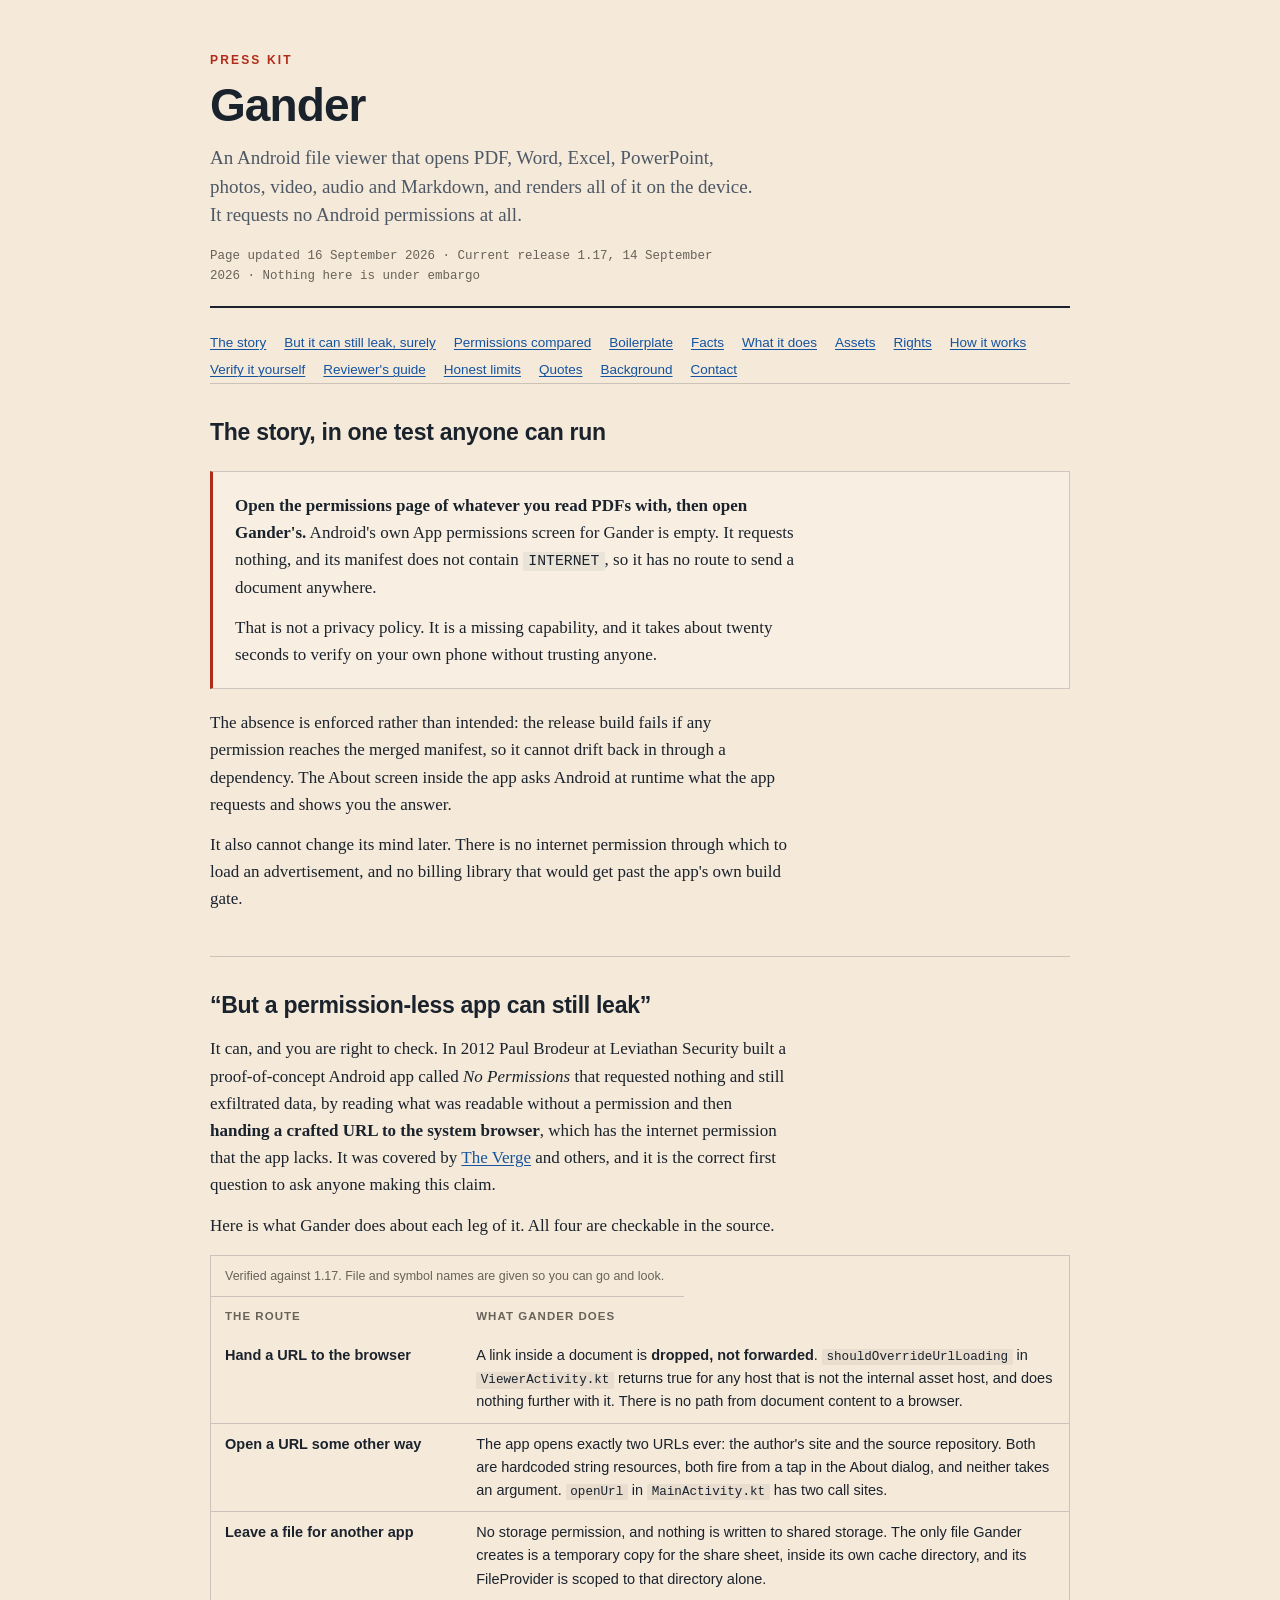
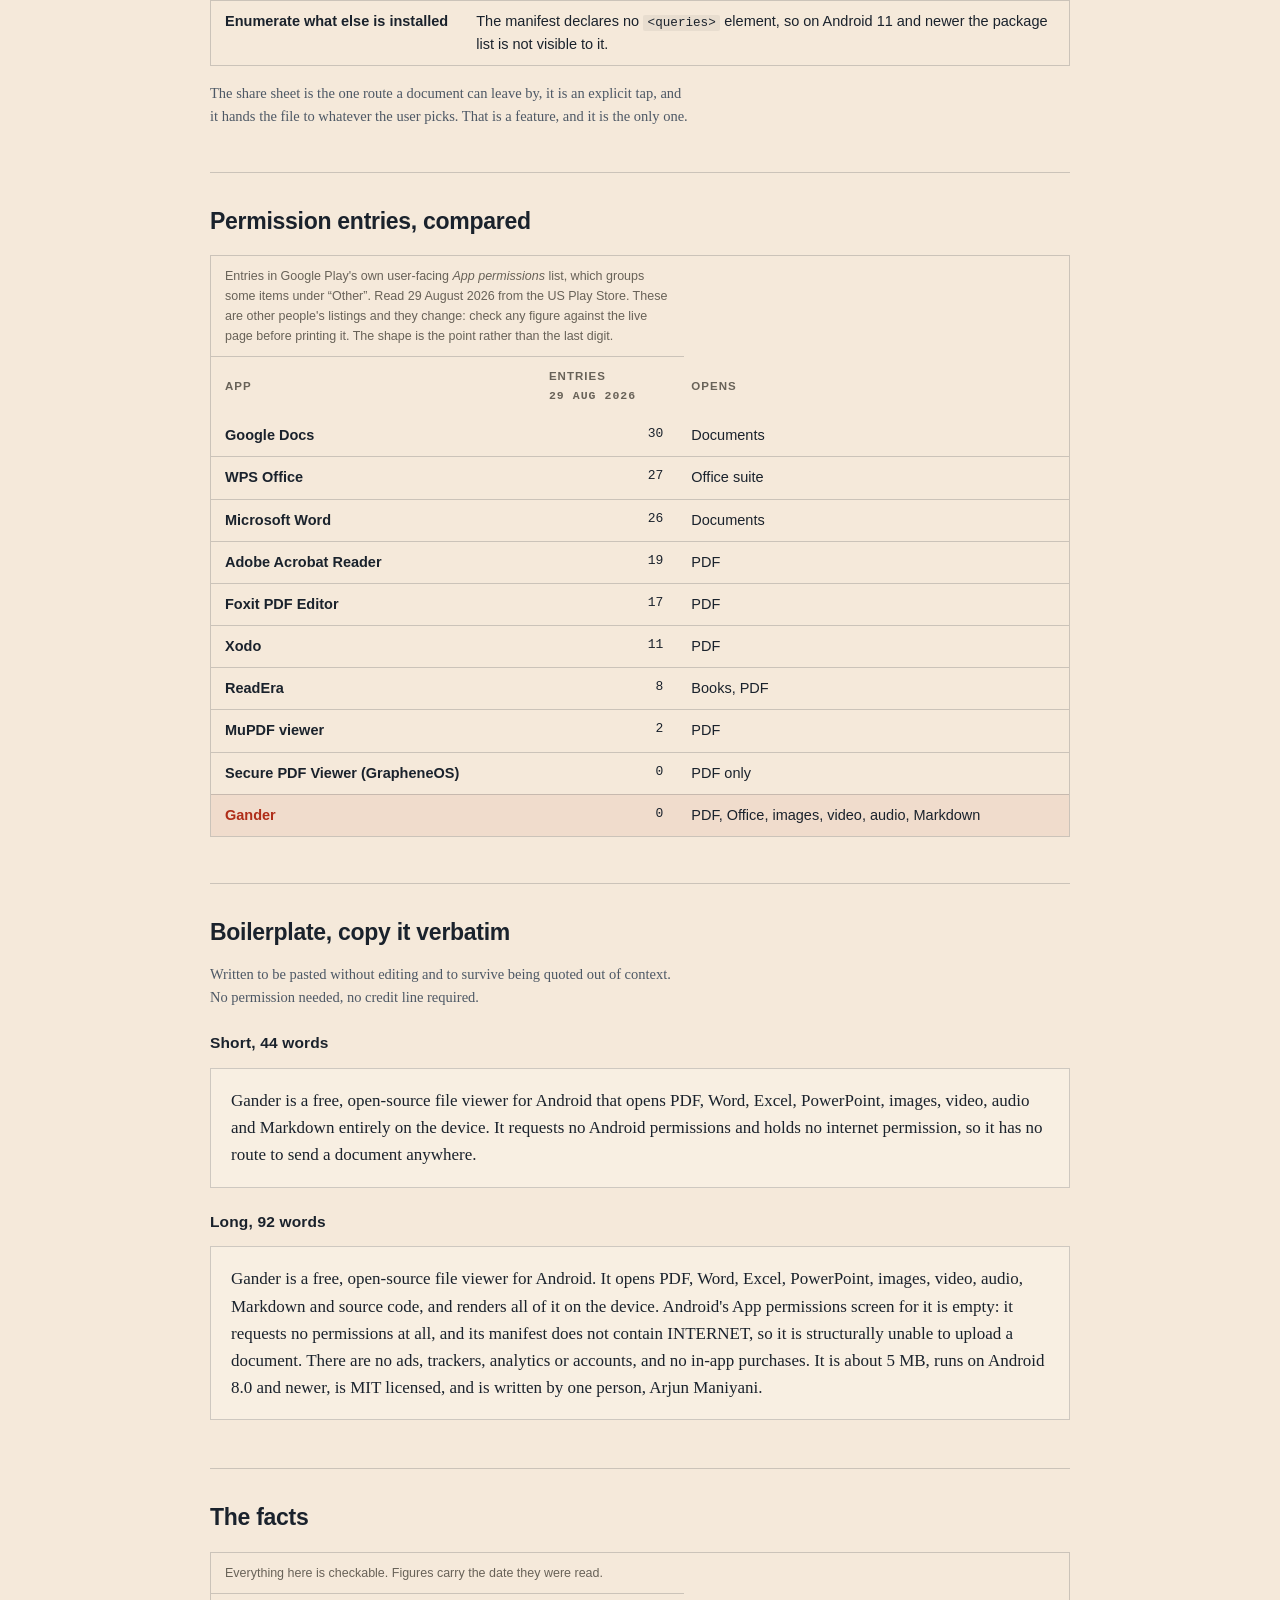
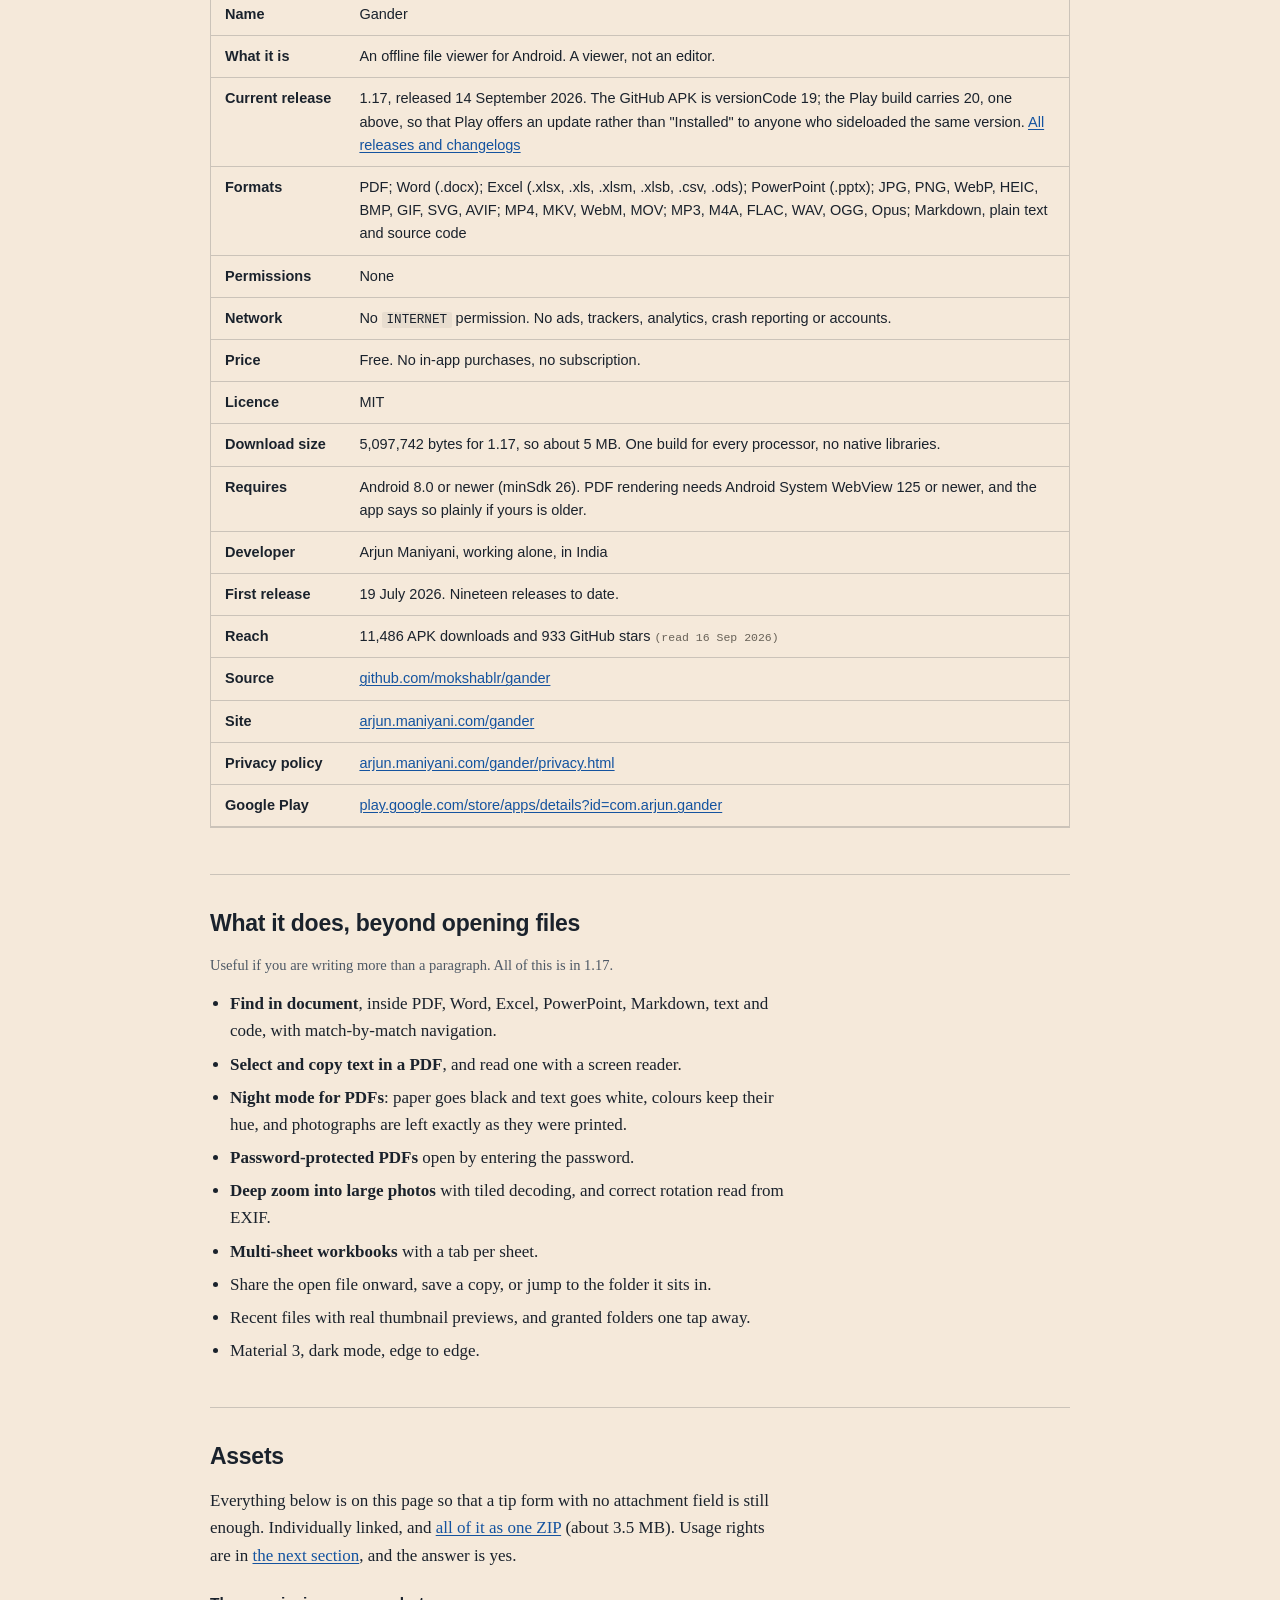
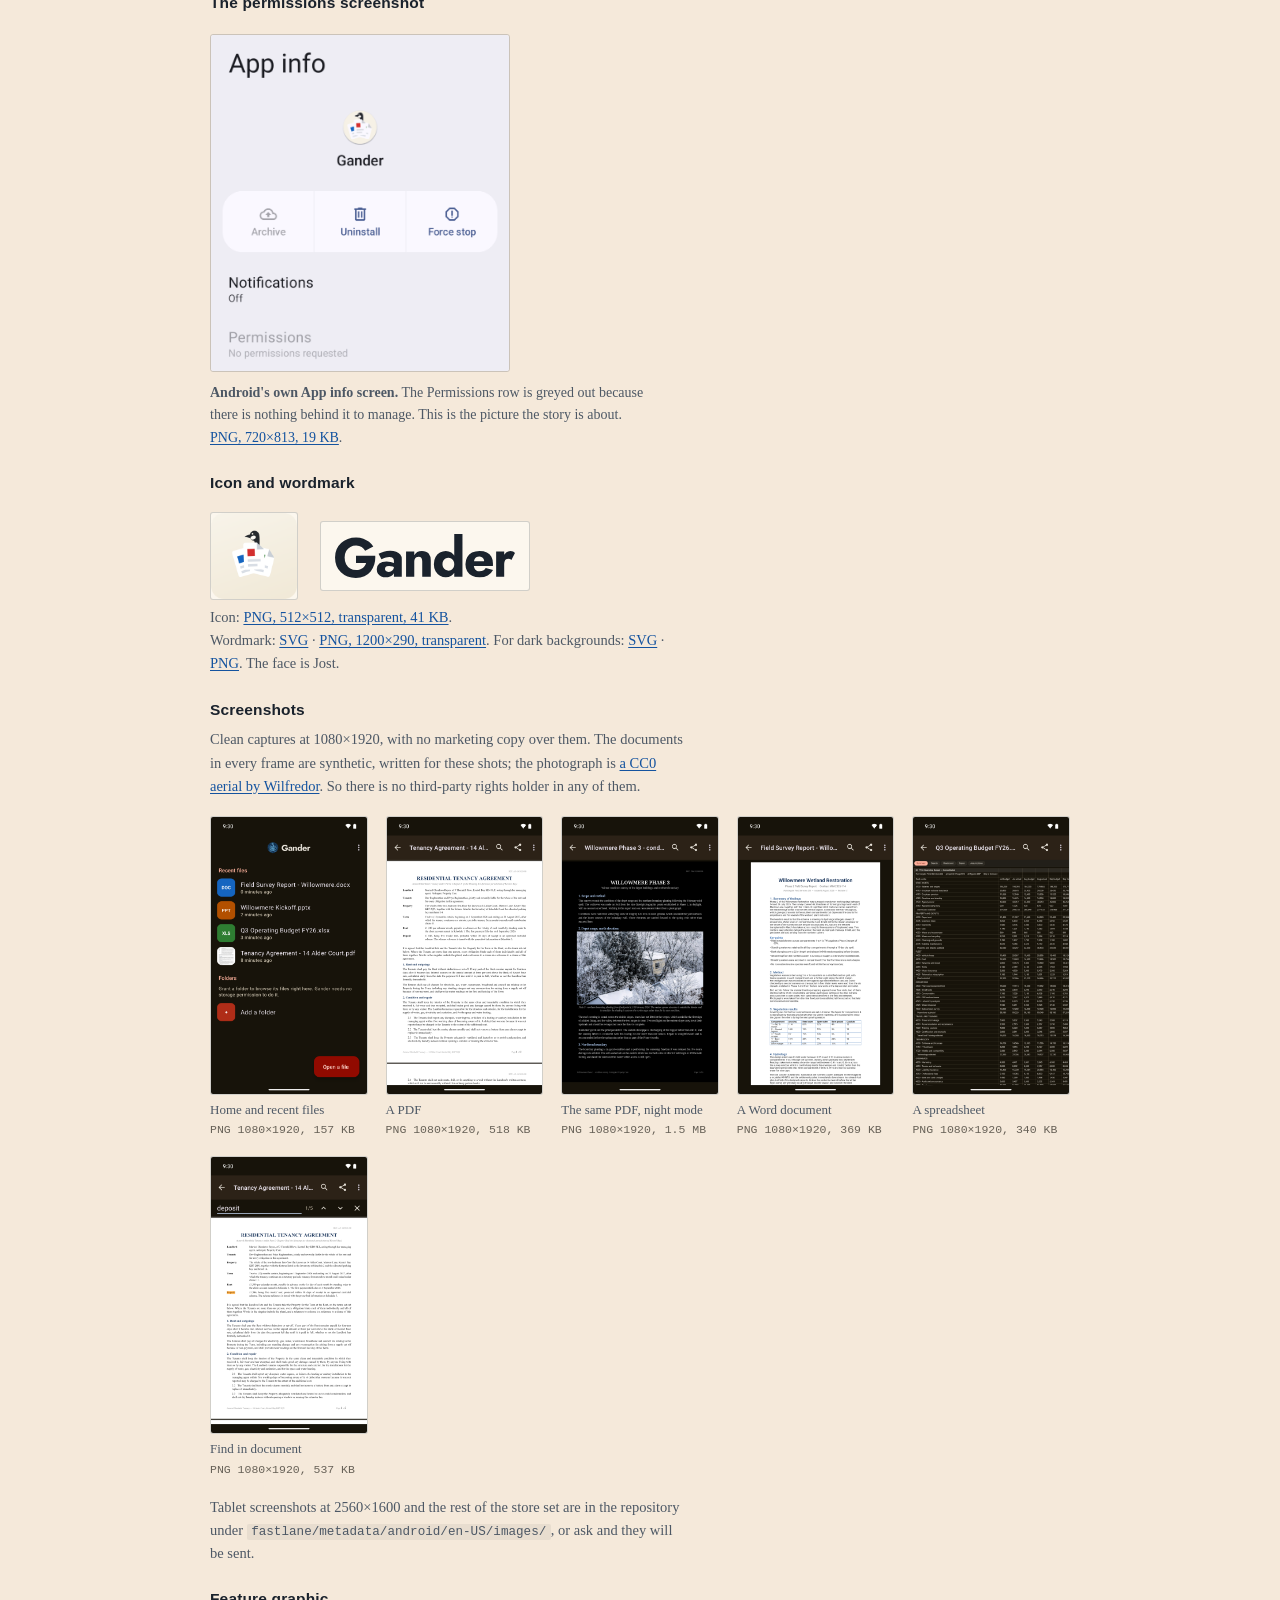
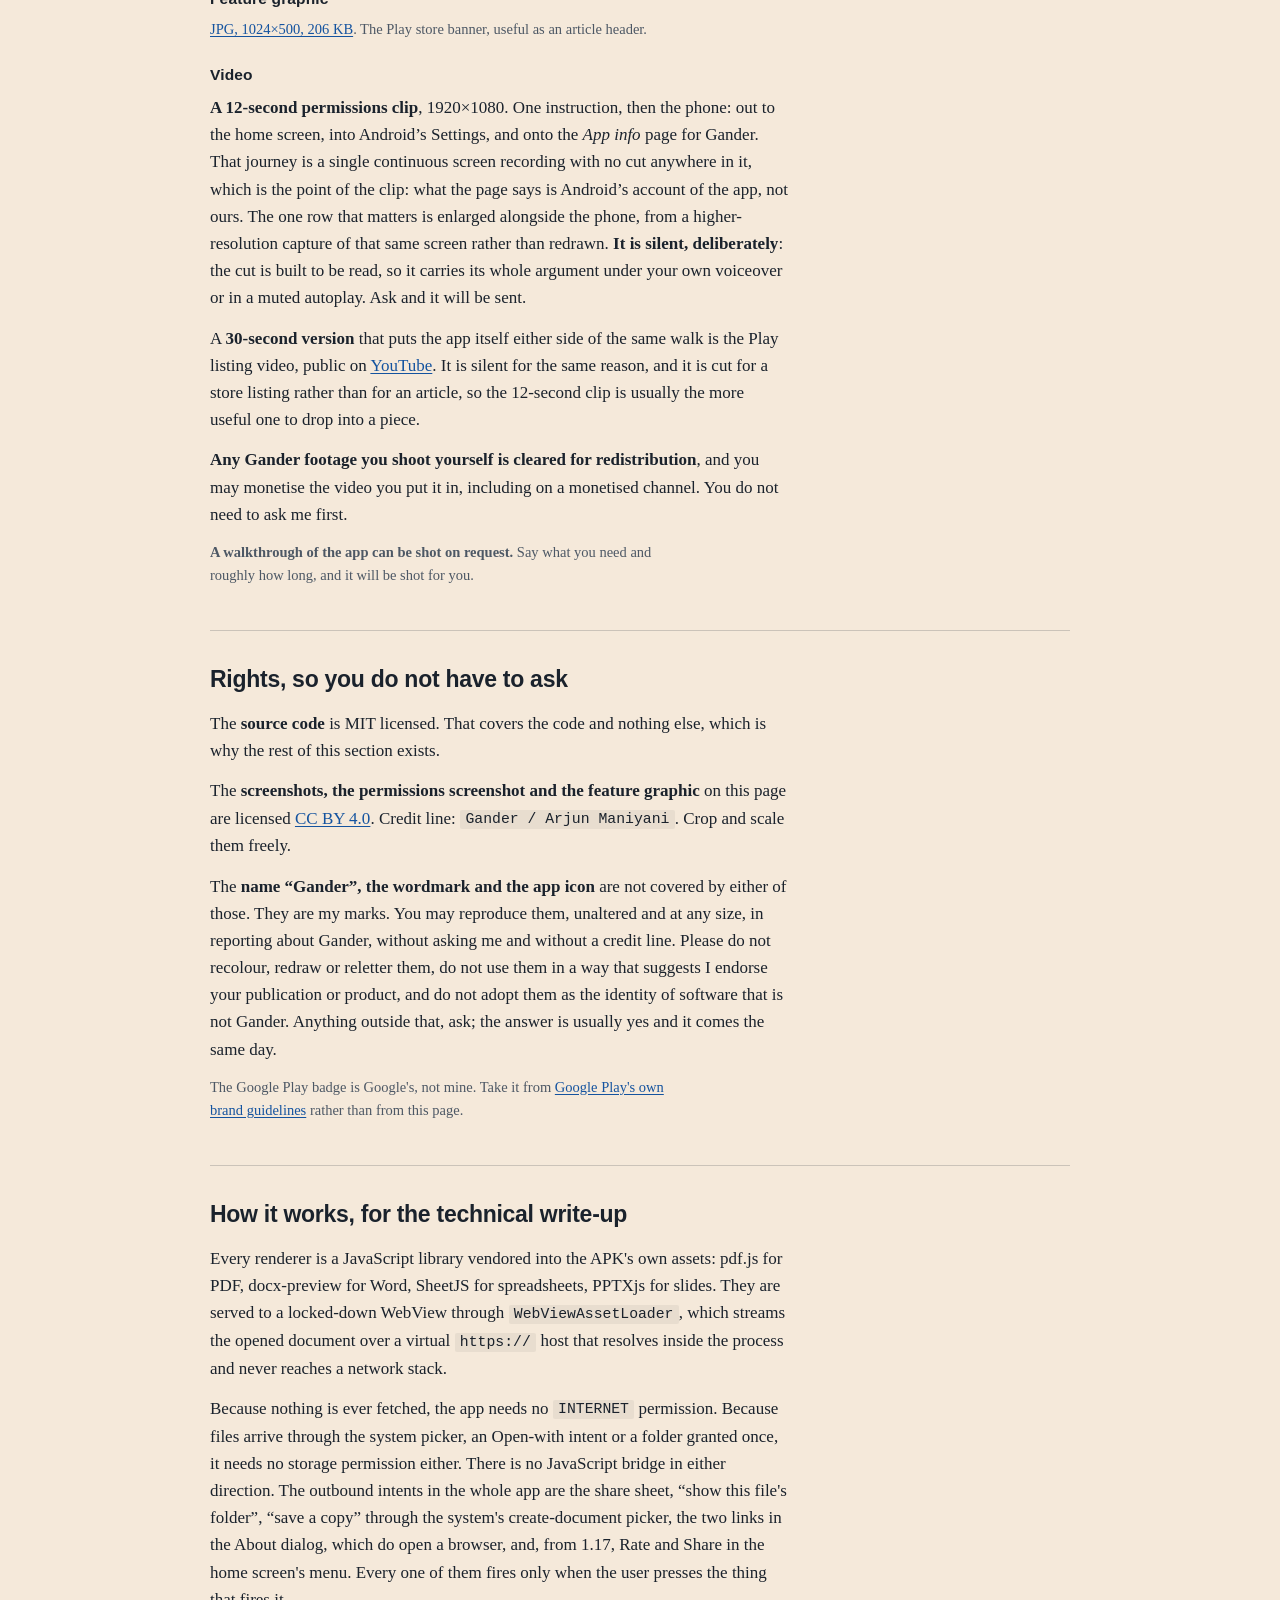
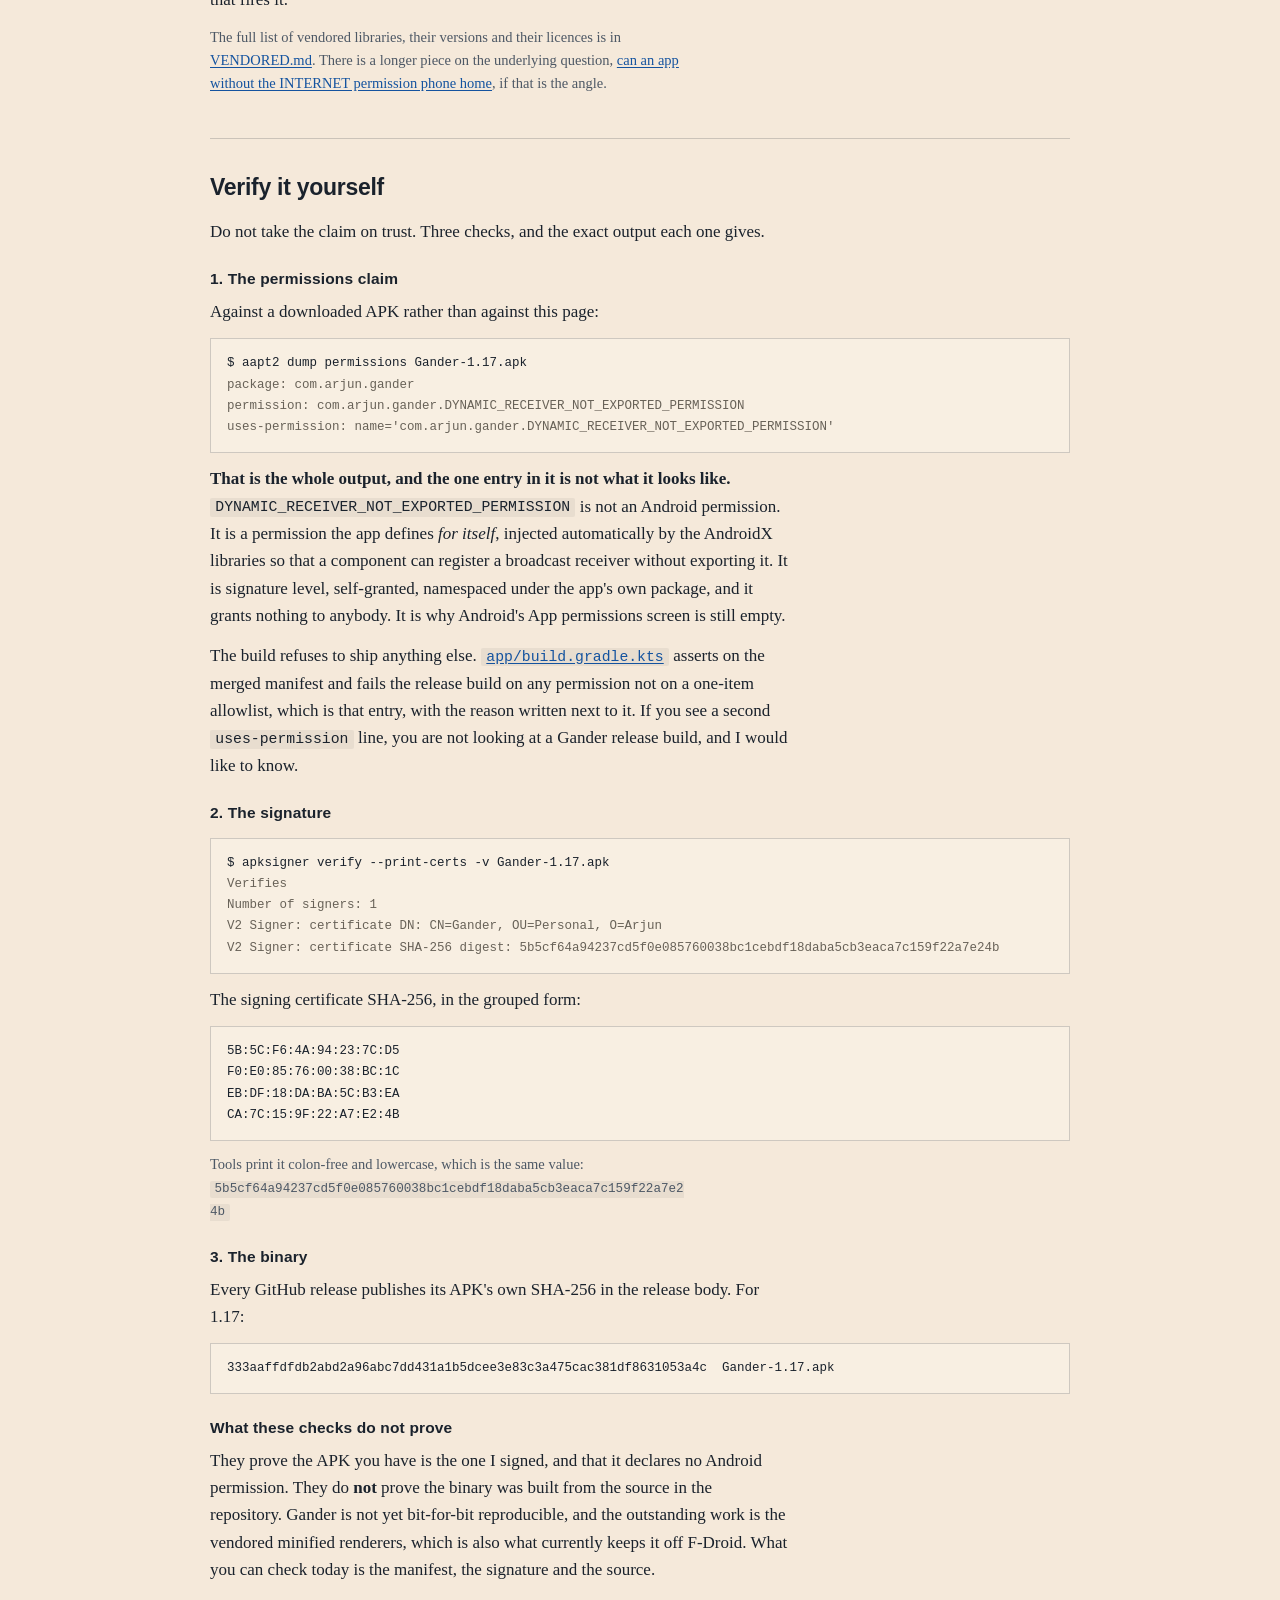
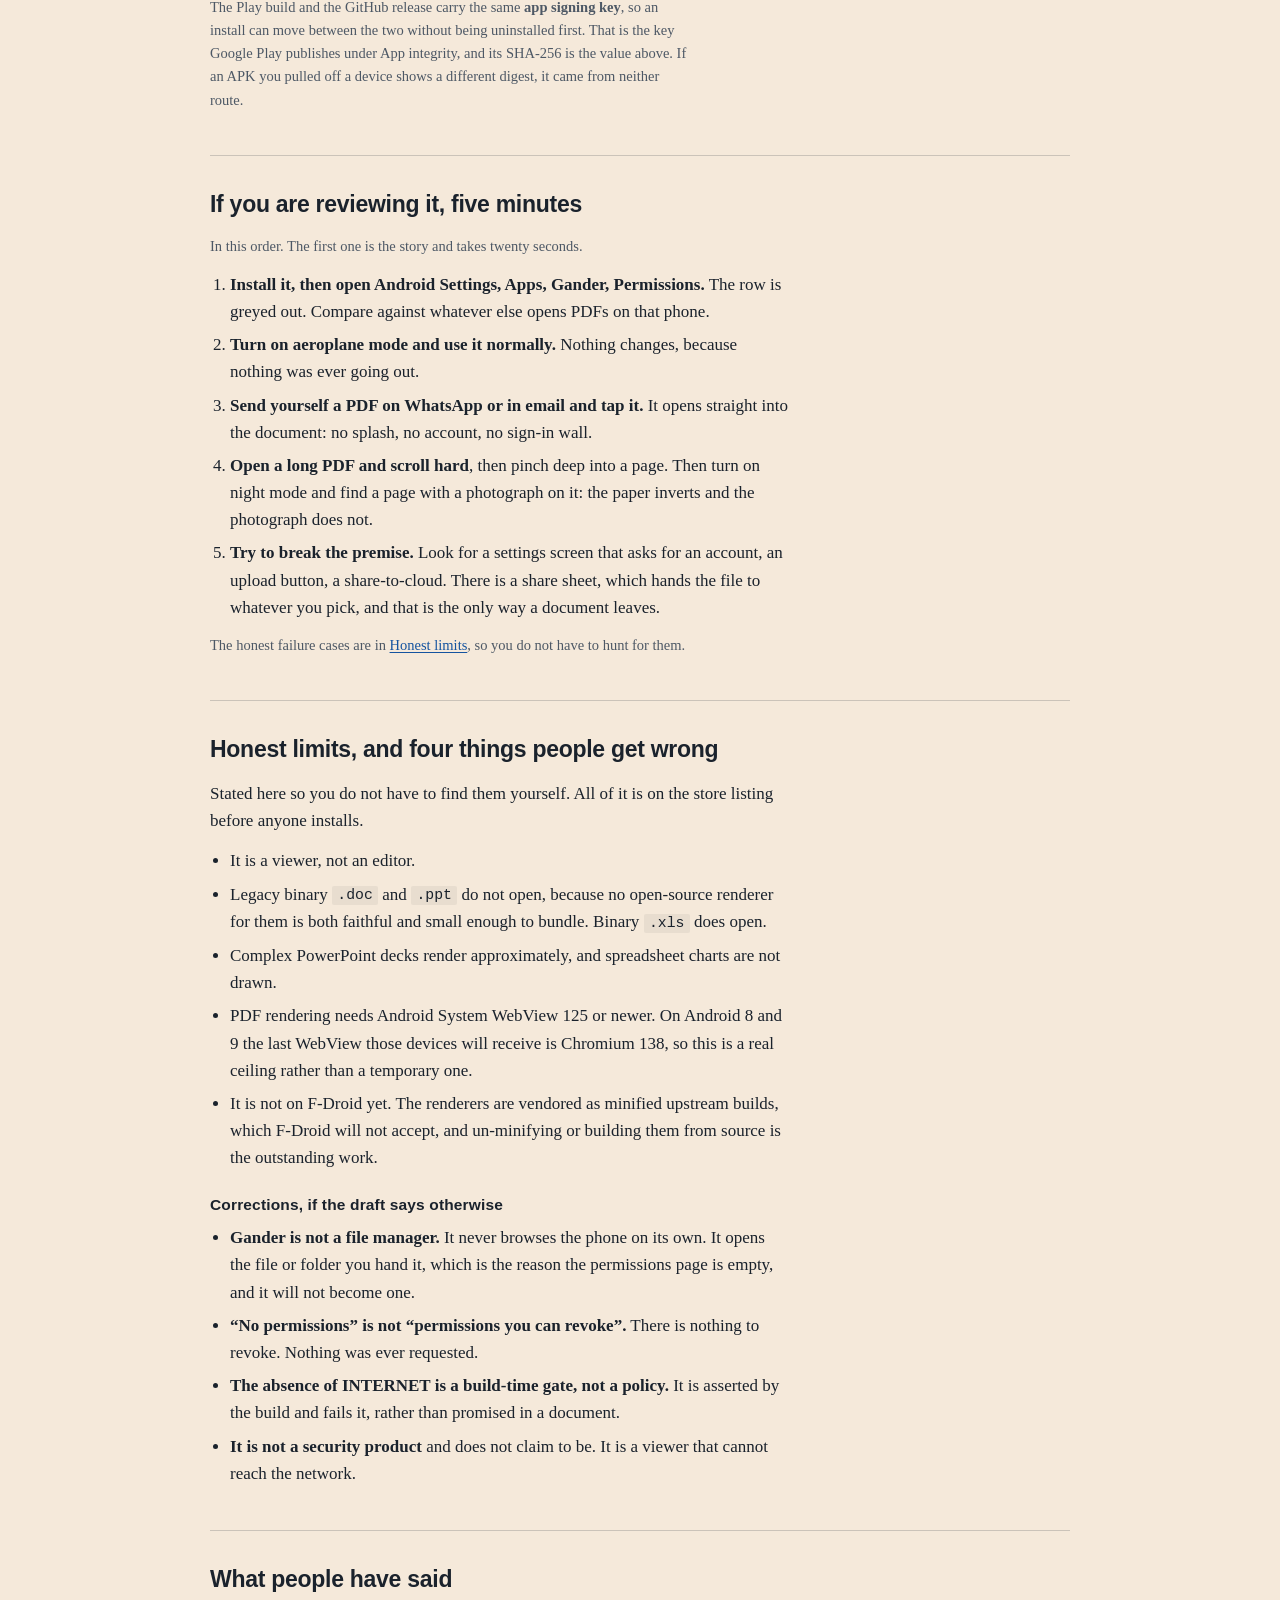
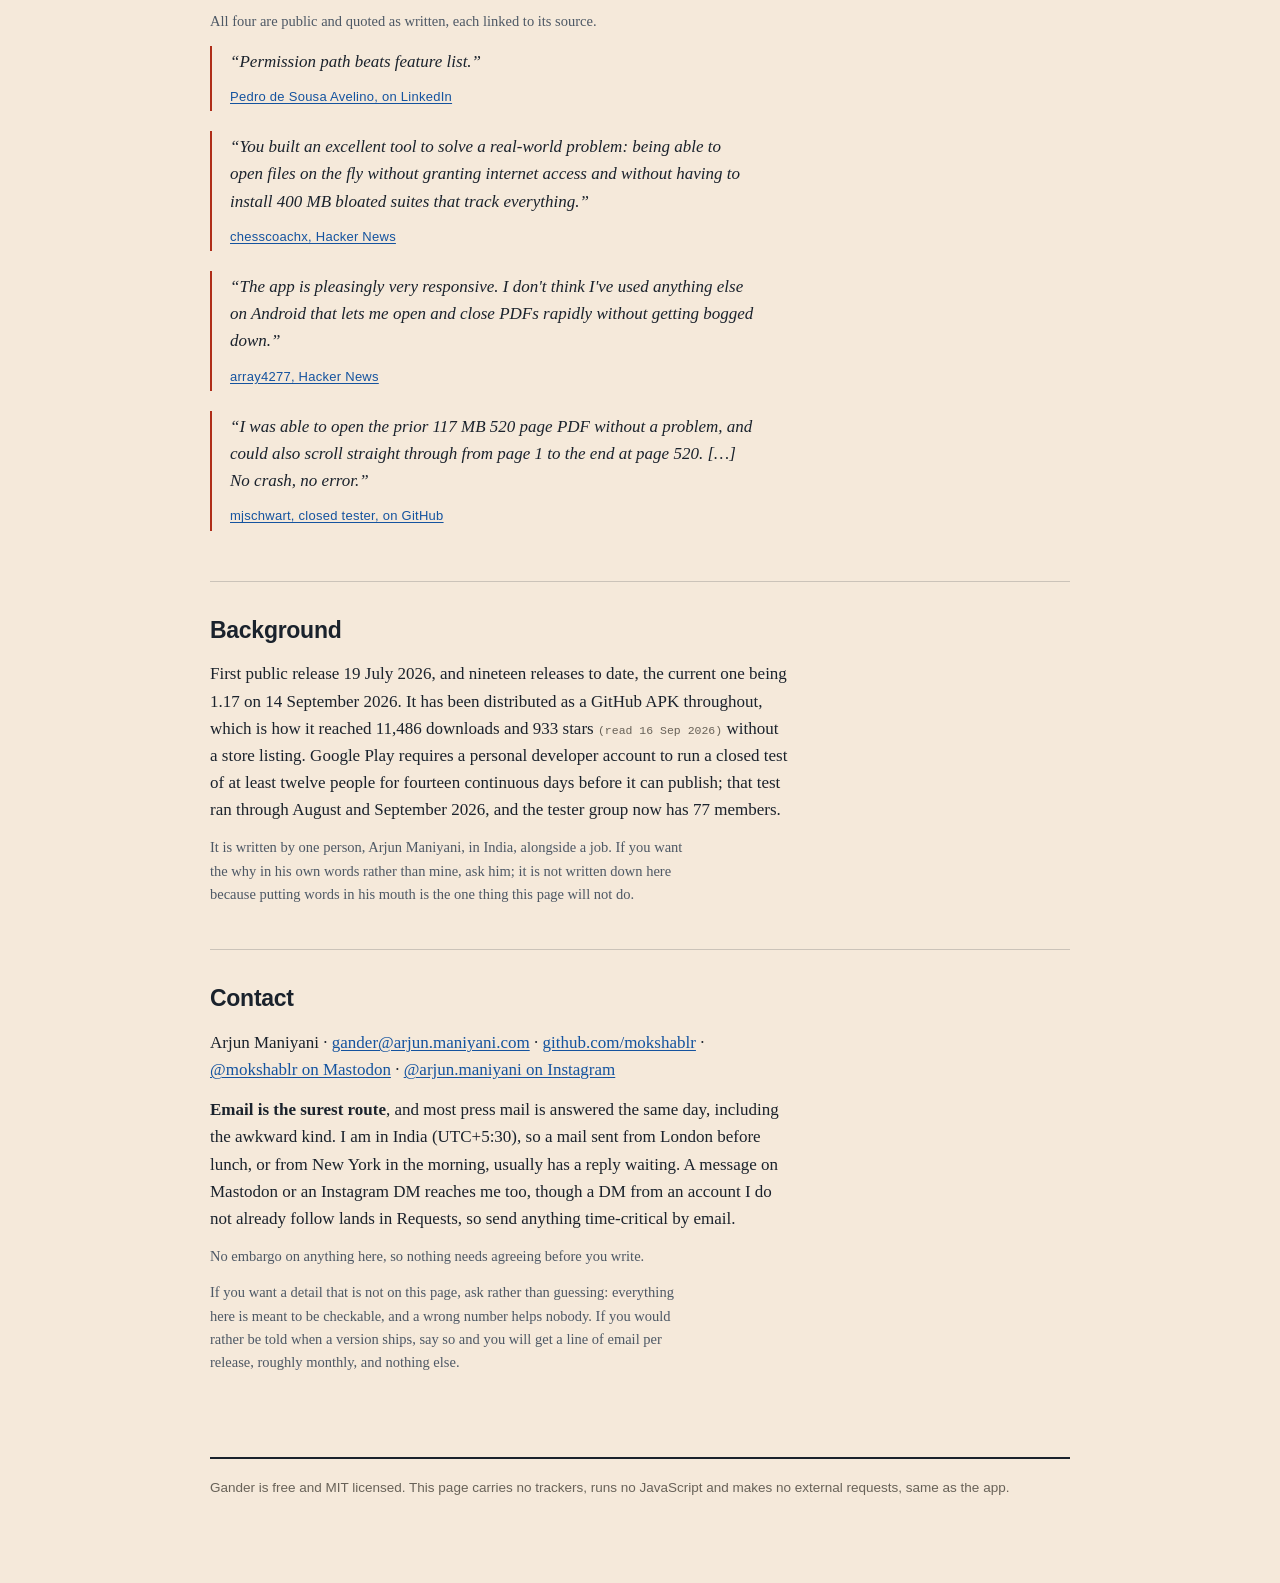
==== commit 98fd41bb: "Say which versionCode is which, now that Play runs one above GitHub" ====
--- a/docs/press/index.html
+++ b/docs/press/index.html
@@ -368,7 +368,7 @@
     <tbody>
       <tr><th scope="row" class="k">Name</th><td>Gander</td></tr>
       <tr><th scope="row" class="k">What it is</th><td>An offline file viewer for Android. A viewer, not an editor.</td></tr>
-      <tr><th scope="row" class="k">Current release</th><td>1.17, versionCode 19, released 14 September 2026. <a href="https://github.com/mokshablr/gander/releases">All releases and changelogs</a></td></tr>
+      <tr><th scope="row" class="k">Current release</th><td>1.17, released 14 September 2026. The GitHub APK is versionCode 19; the Play build carries 20, one above, so that Play offers an update rather than "Installed" to anyone who sideloaded the same version. <a href="https://github.com/mokshablr/gander/releases">All releases and changelogs</a></td></tr>
       <tr><th scope="row" class="k">Formats</th><td>PDF; Word (.docx); Excel (.xlsx, .xls, .xlsm, .xlsb, .csv, .ods); PowerPoint (.pptx); JPG, PNG, WebP, HEIC, BMP, GIF, SVG, AVIF; MP4, MKV, WebM, MOV; MP3, M4A, FLAC, WAV, OGG, Opus; Markdown, plain text and source code</td></tr>
       <tr><th scope="row" class="k">Permissions</th><td>None</td></tr>
       <tr><th scope="row" class="k">Network</th><td>No <code>INTERNET</code> permission. No ads, trackers, analytics, crash reporting or accounts.</td></tr>
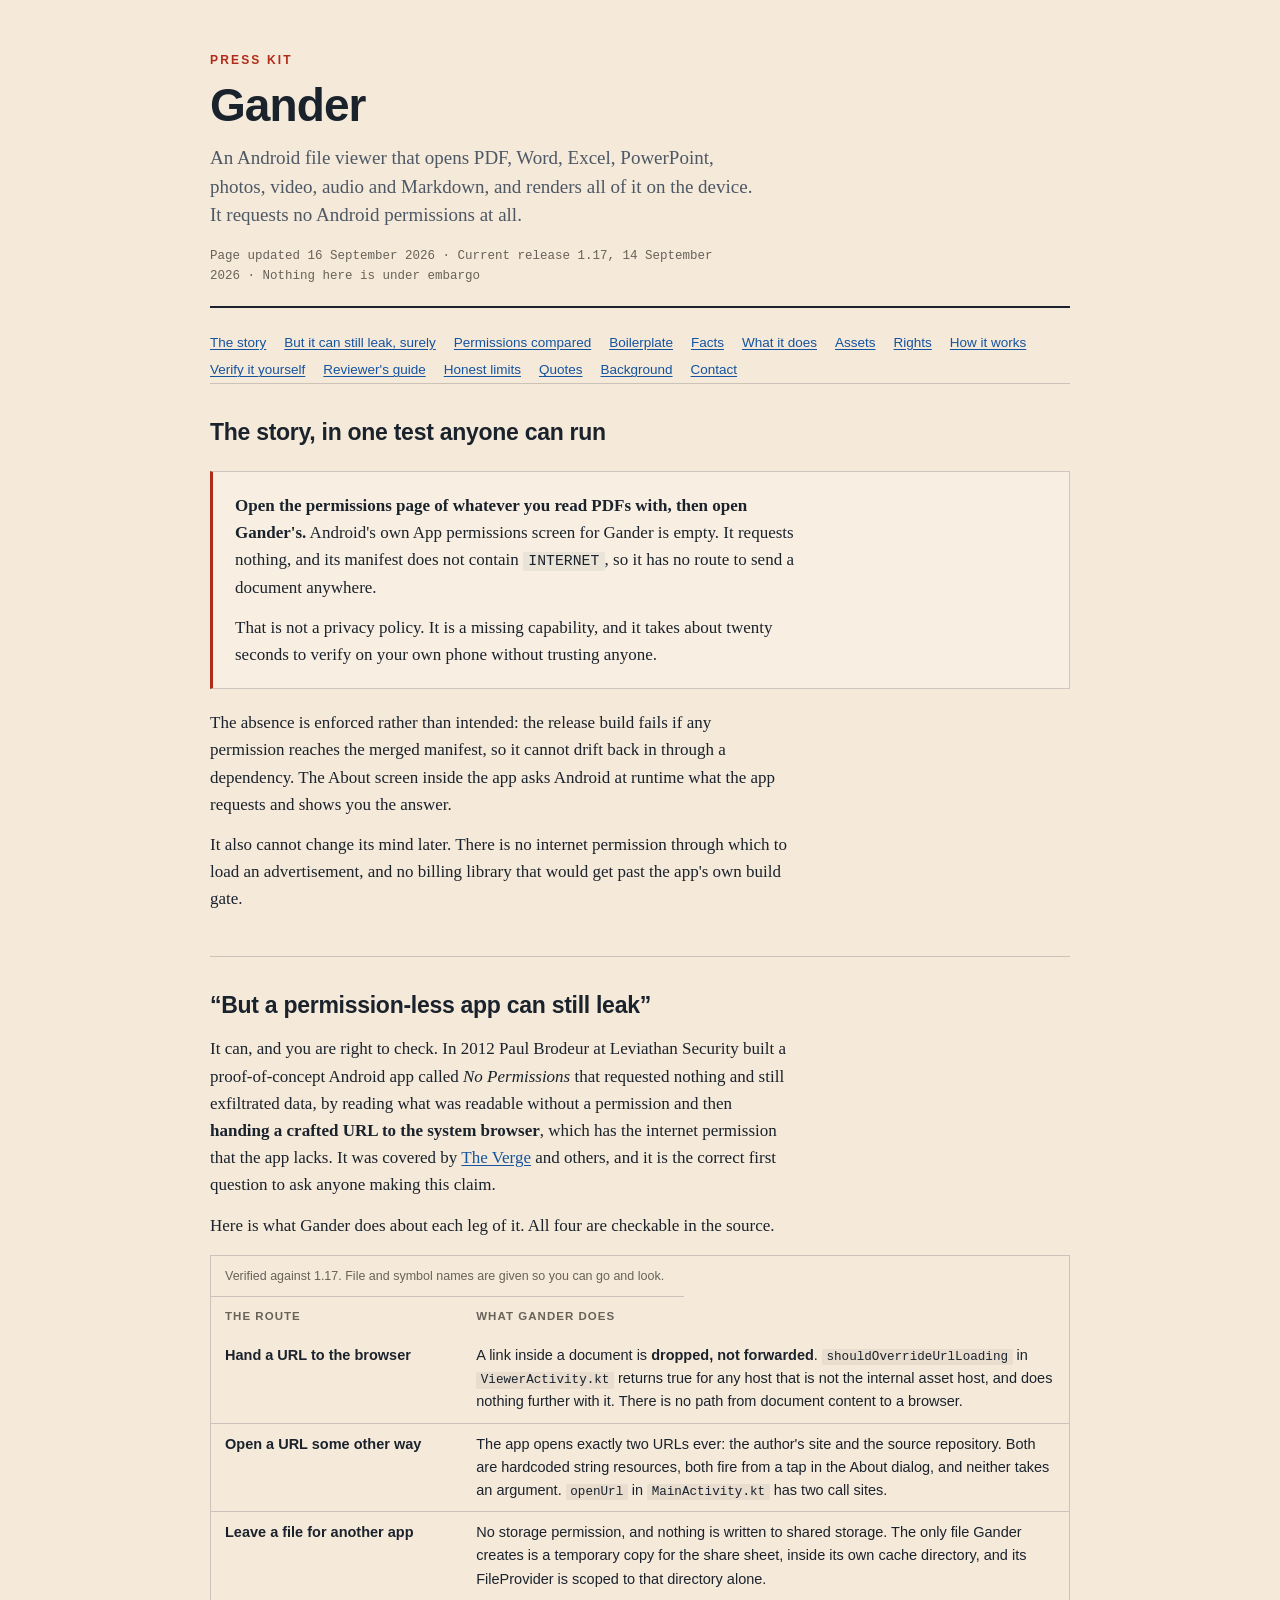
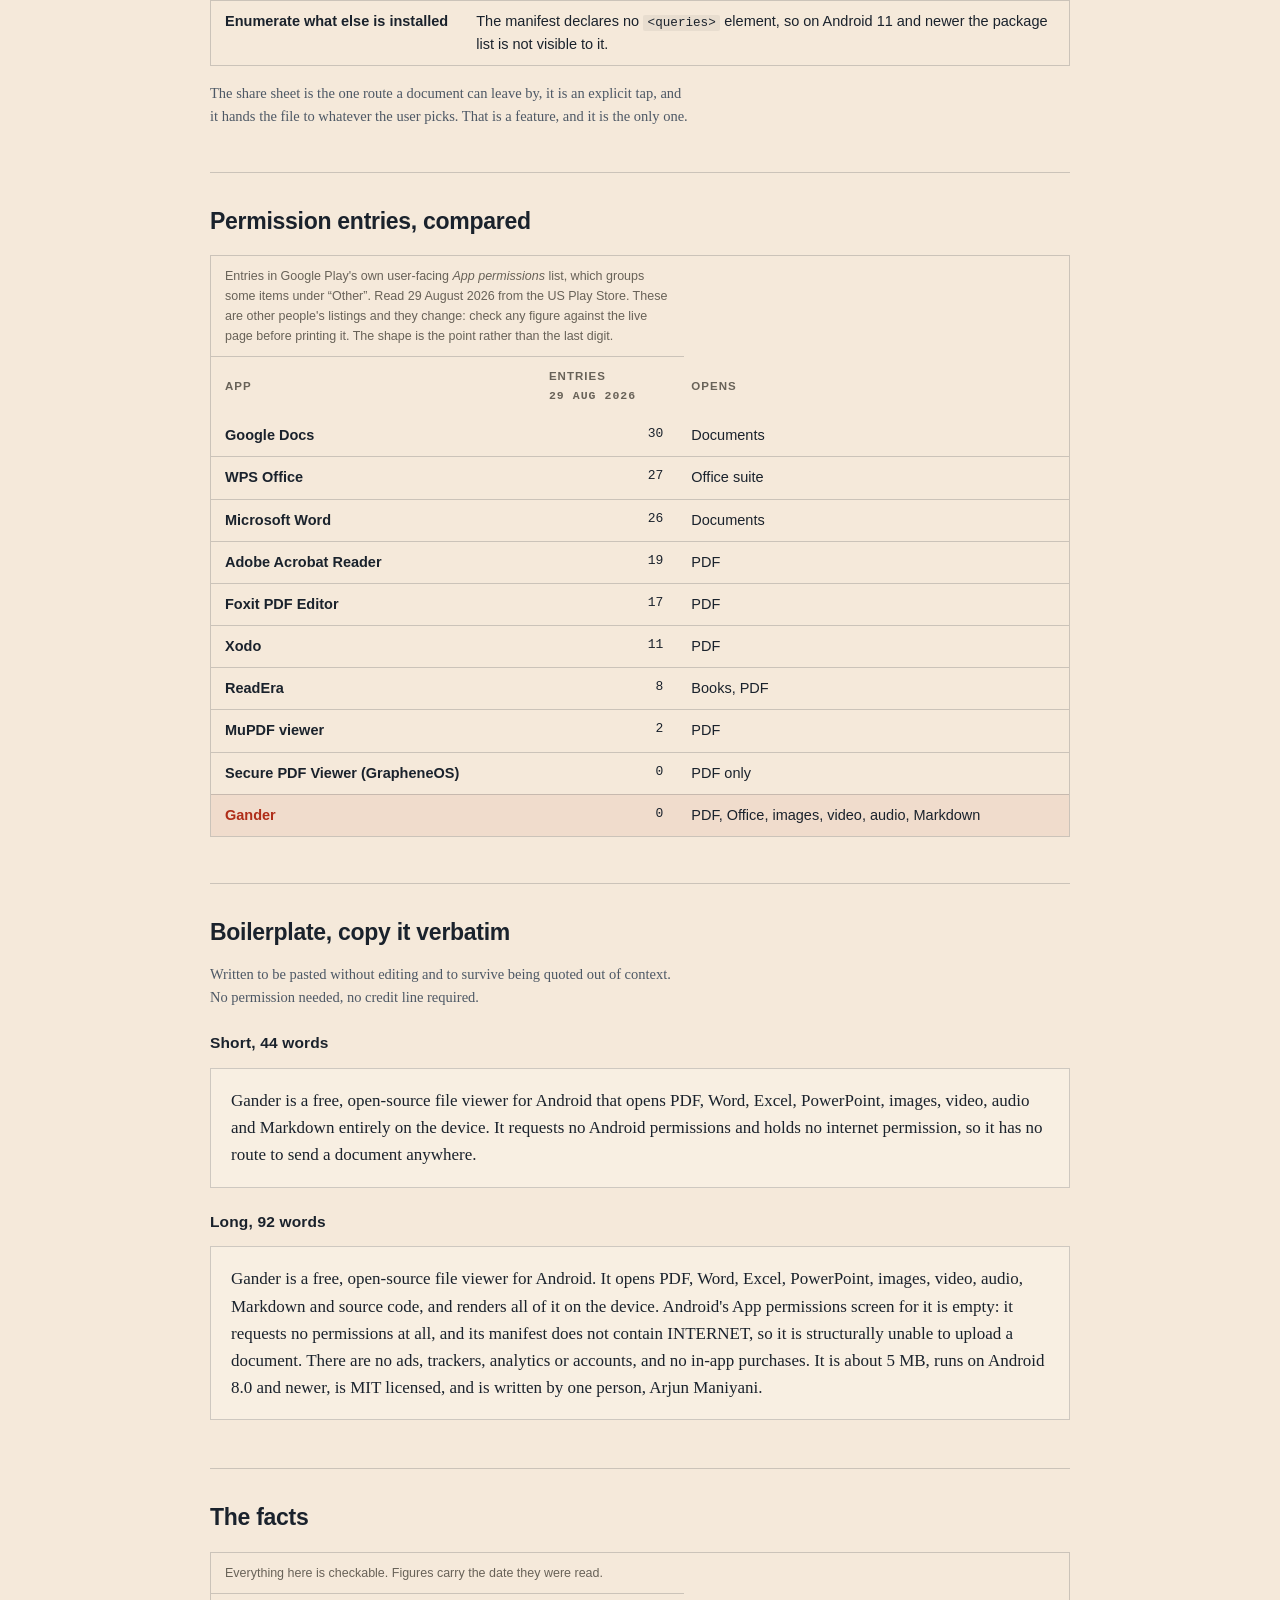
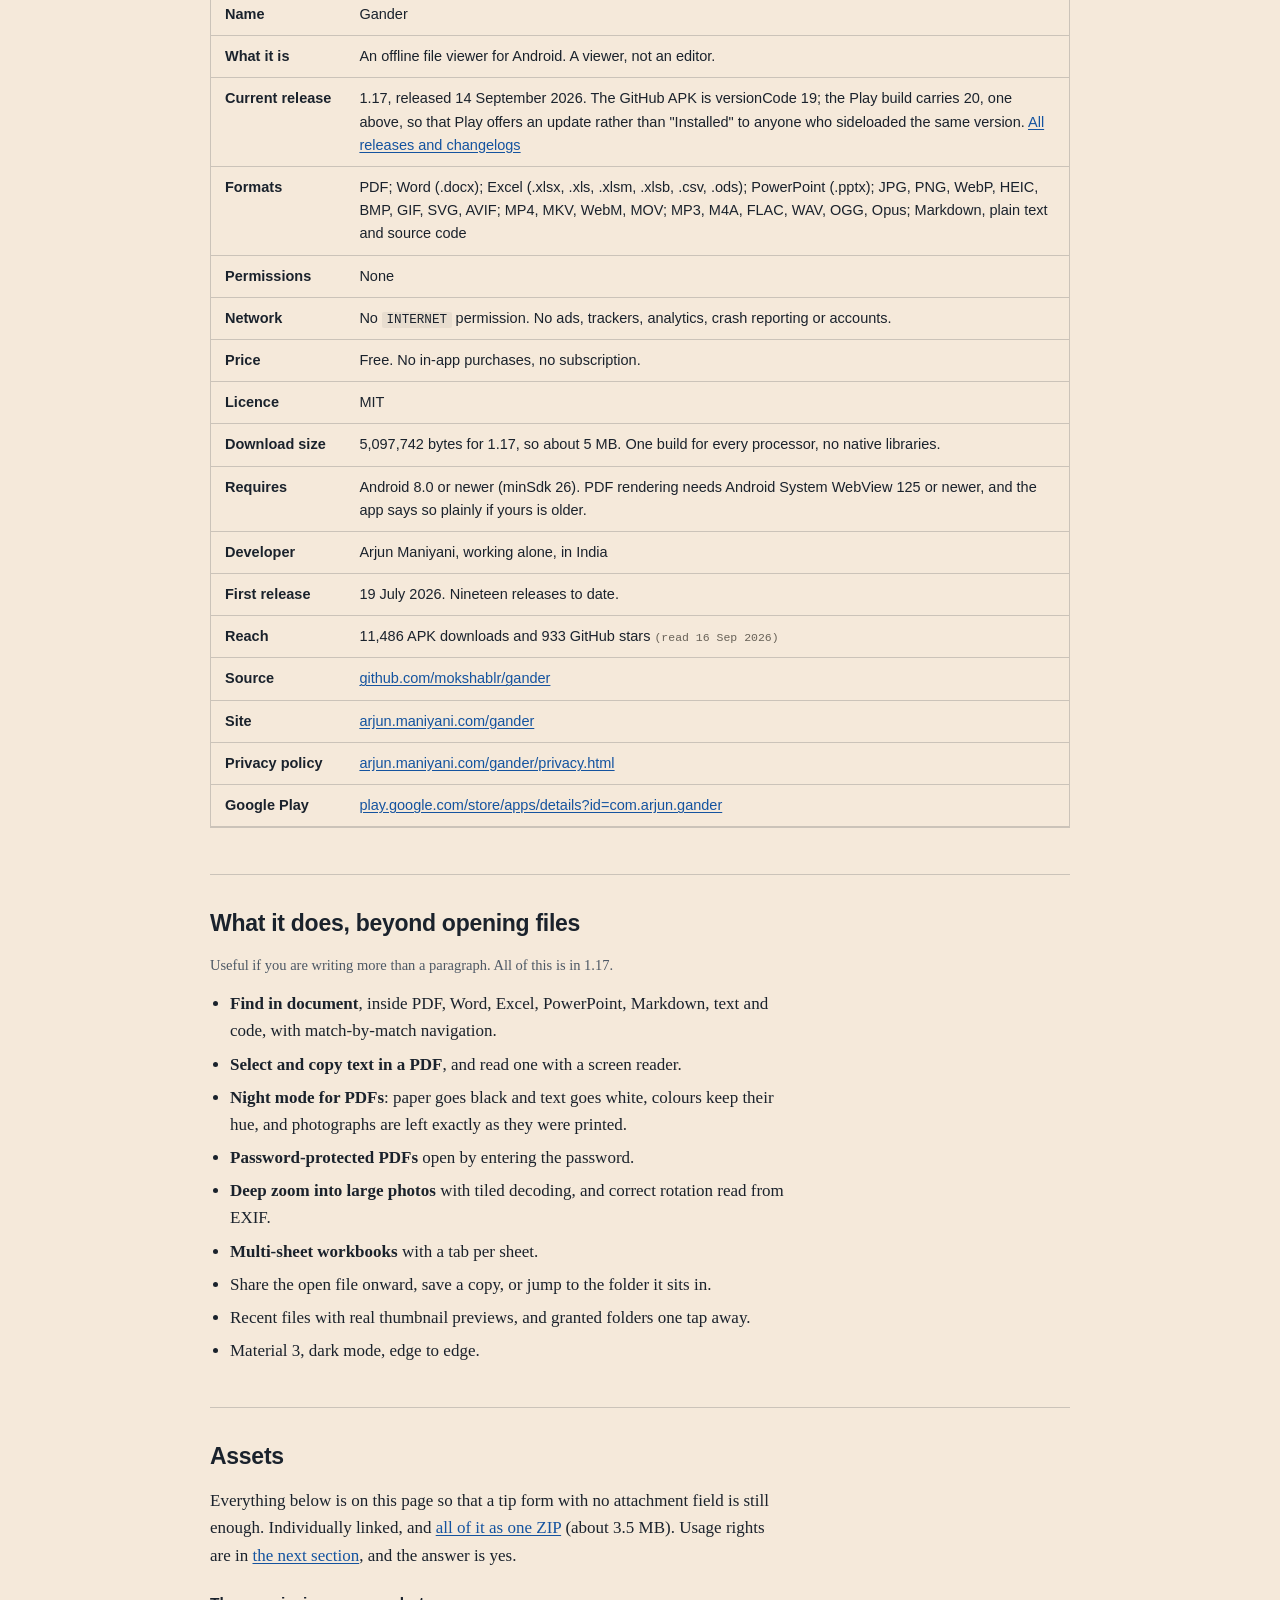
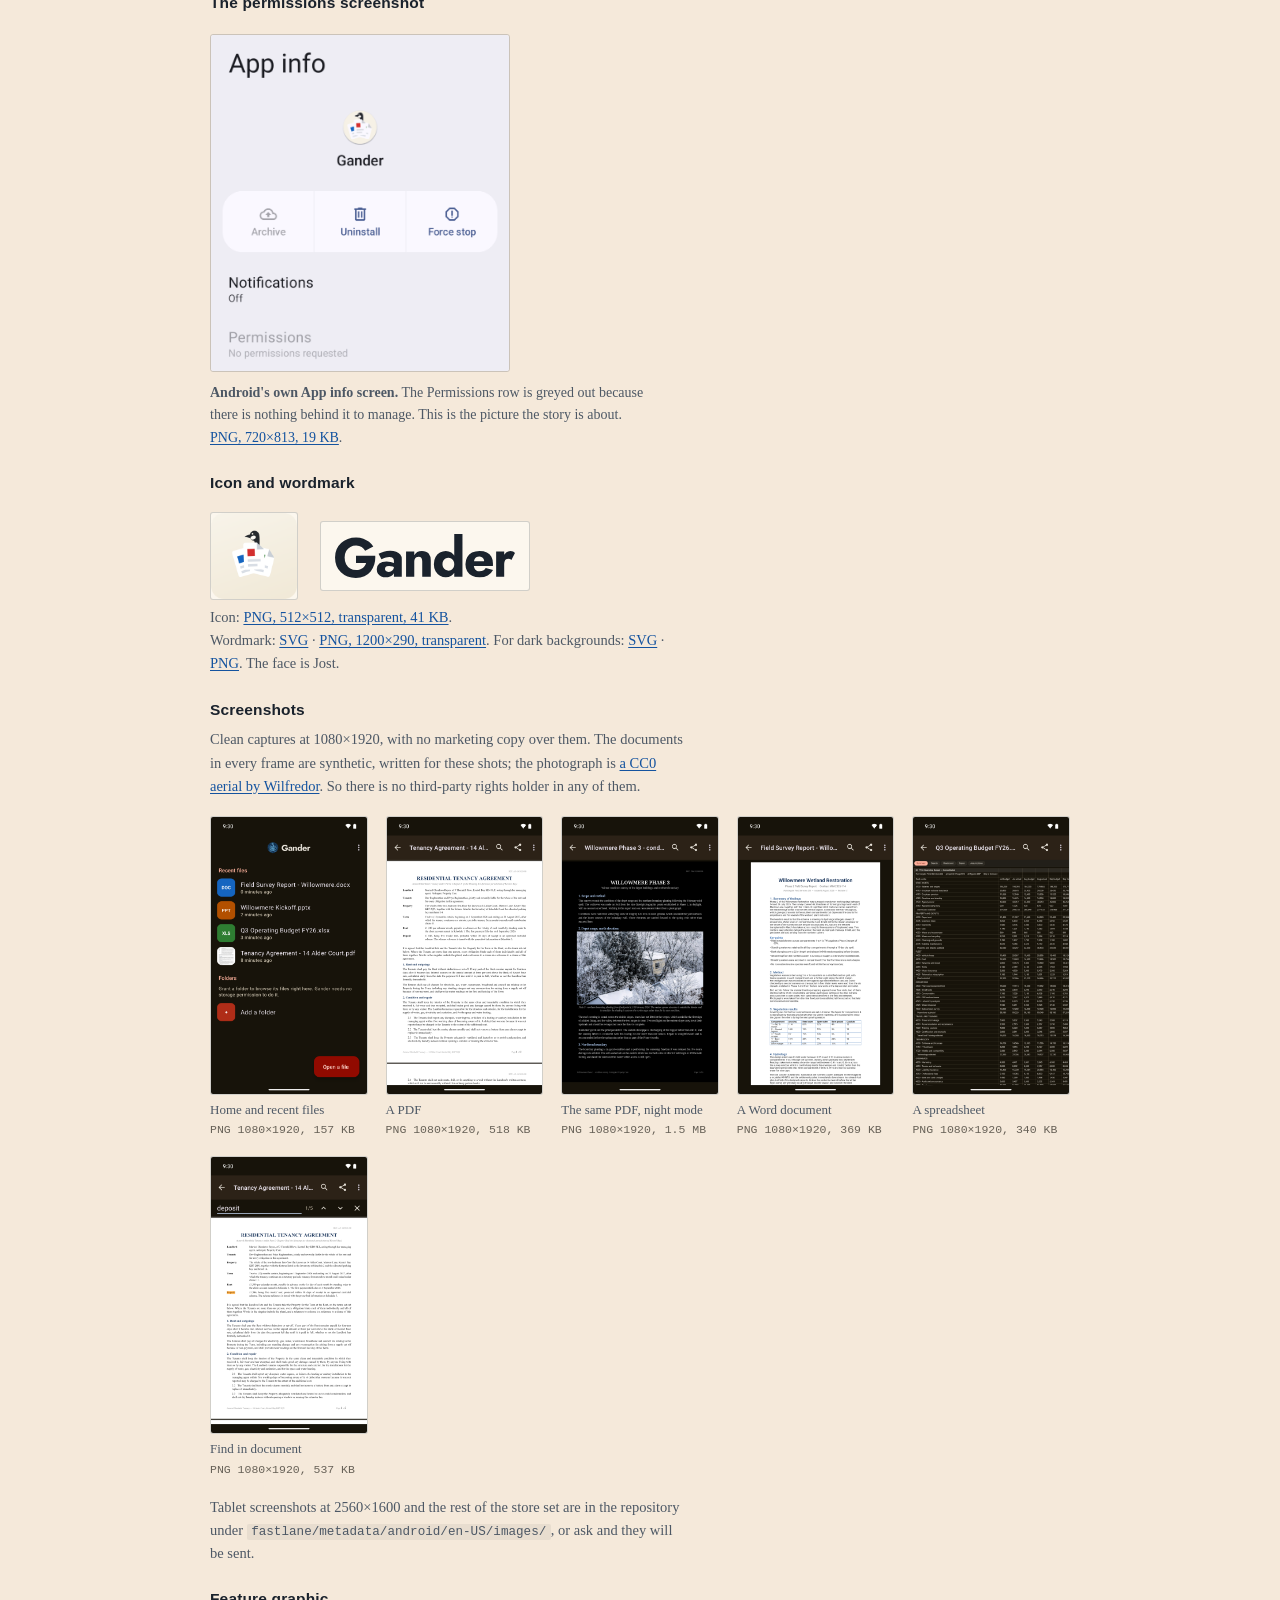
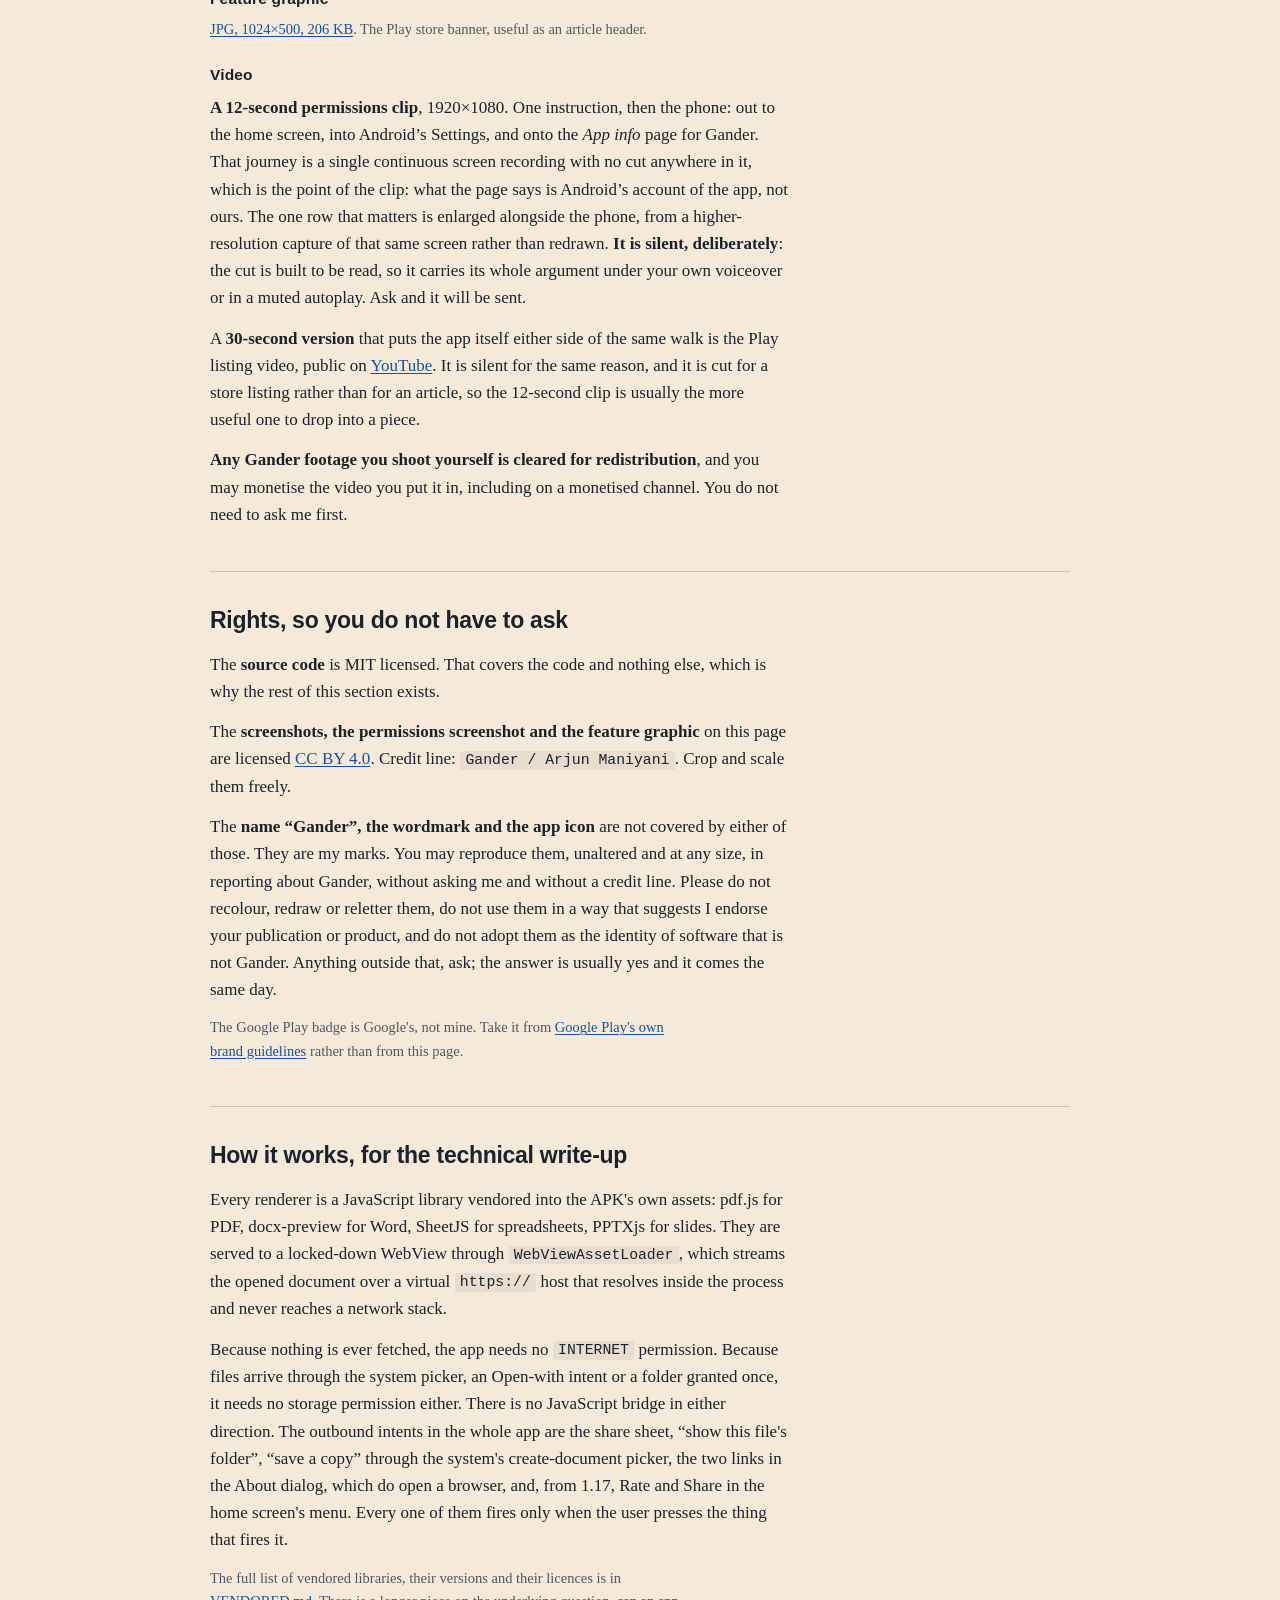
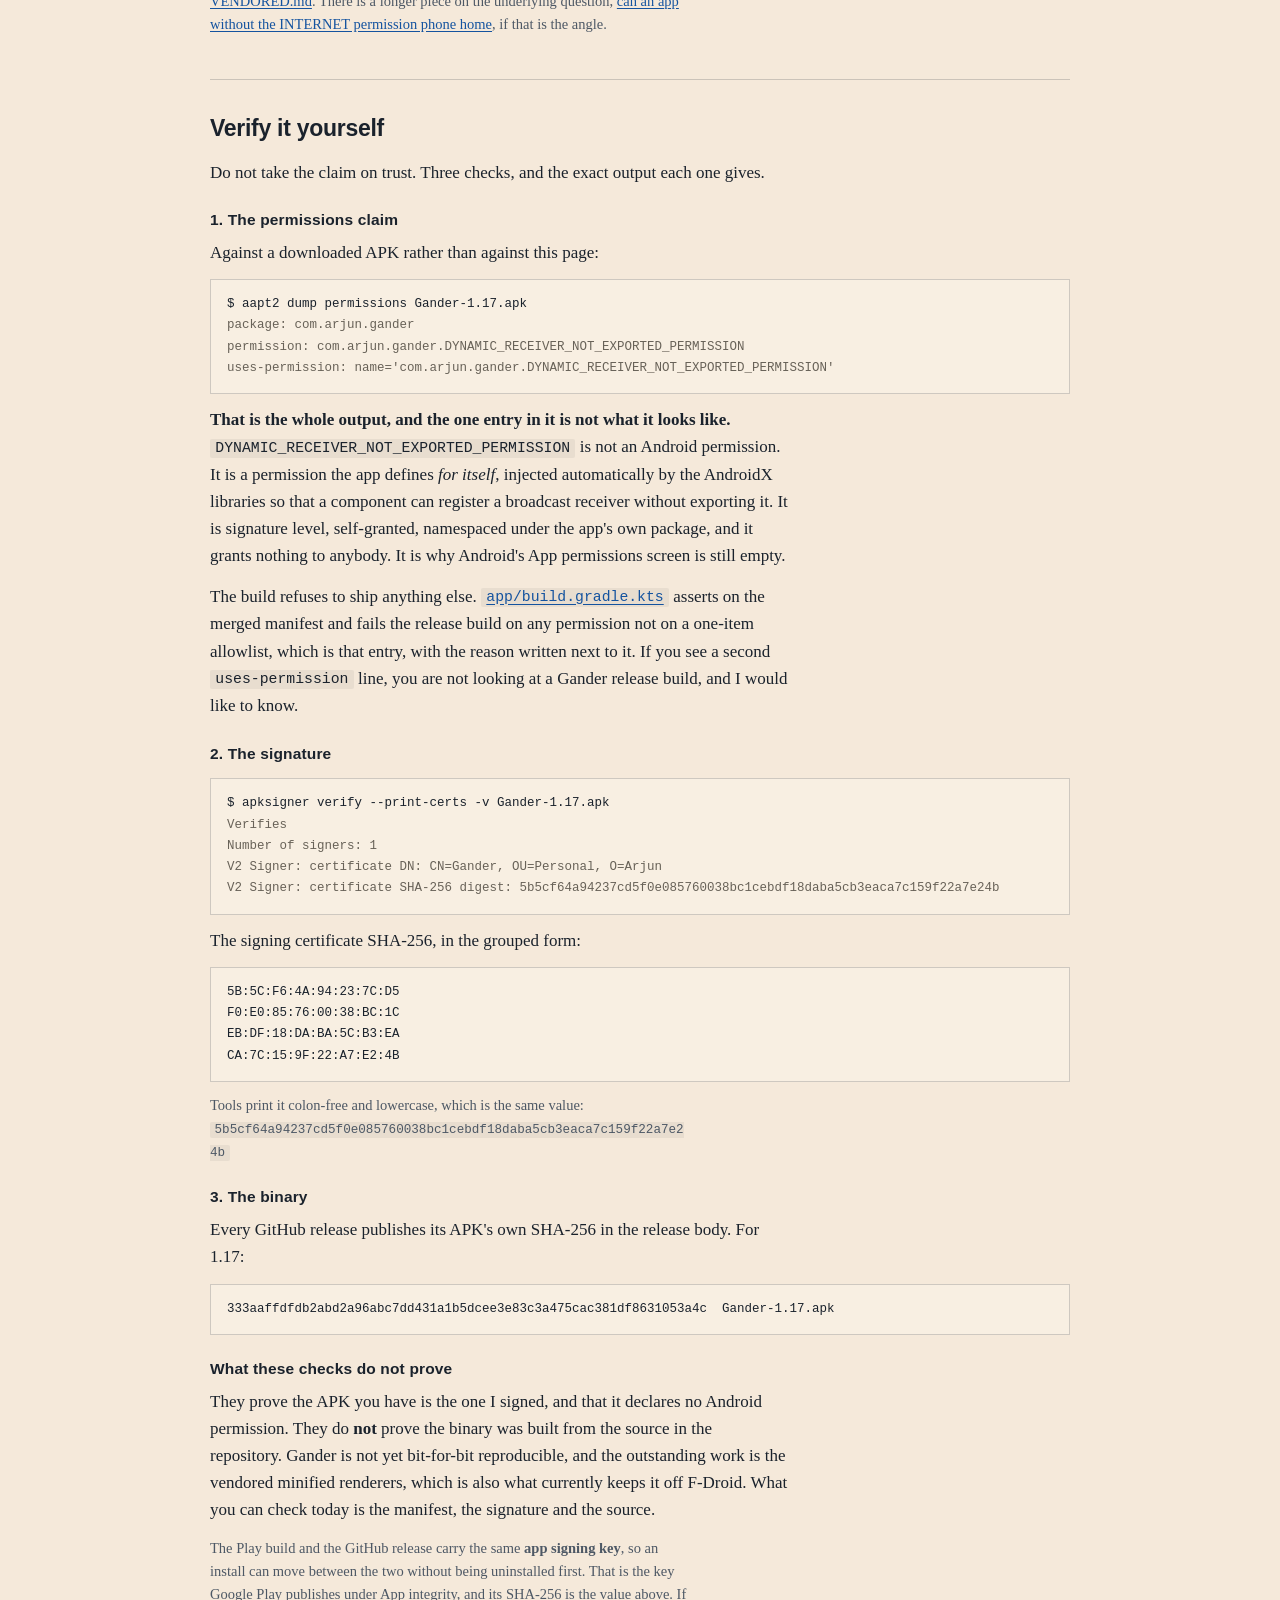
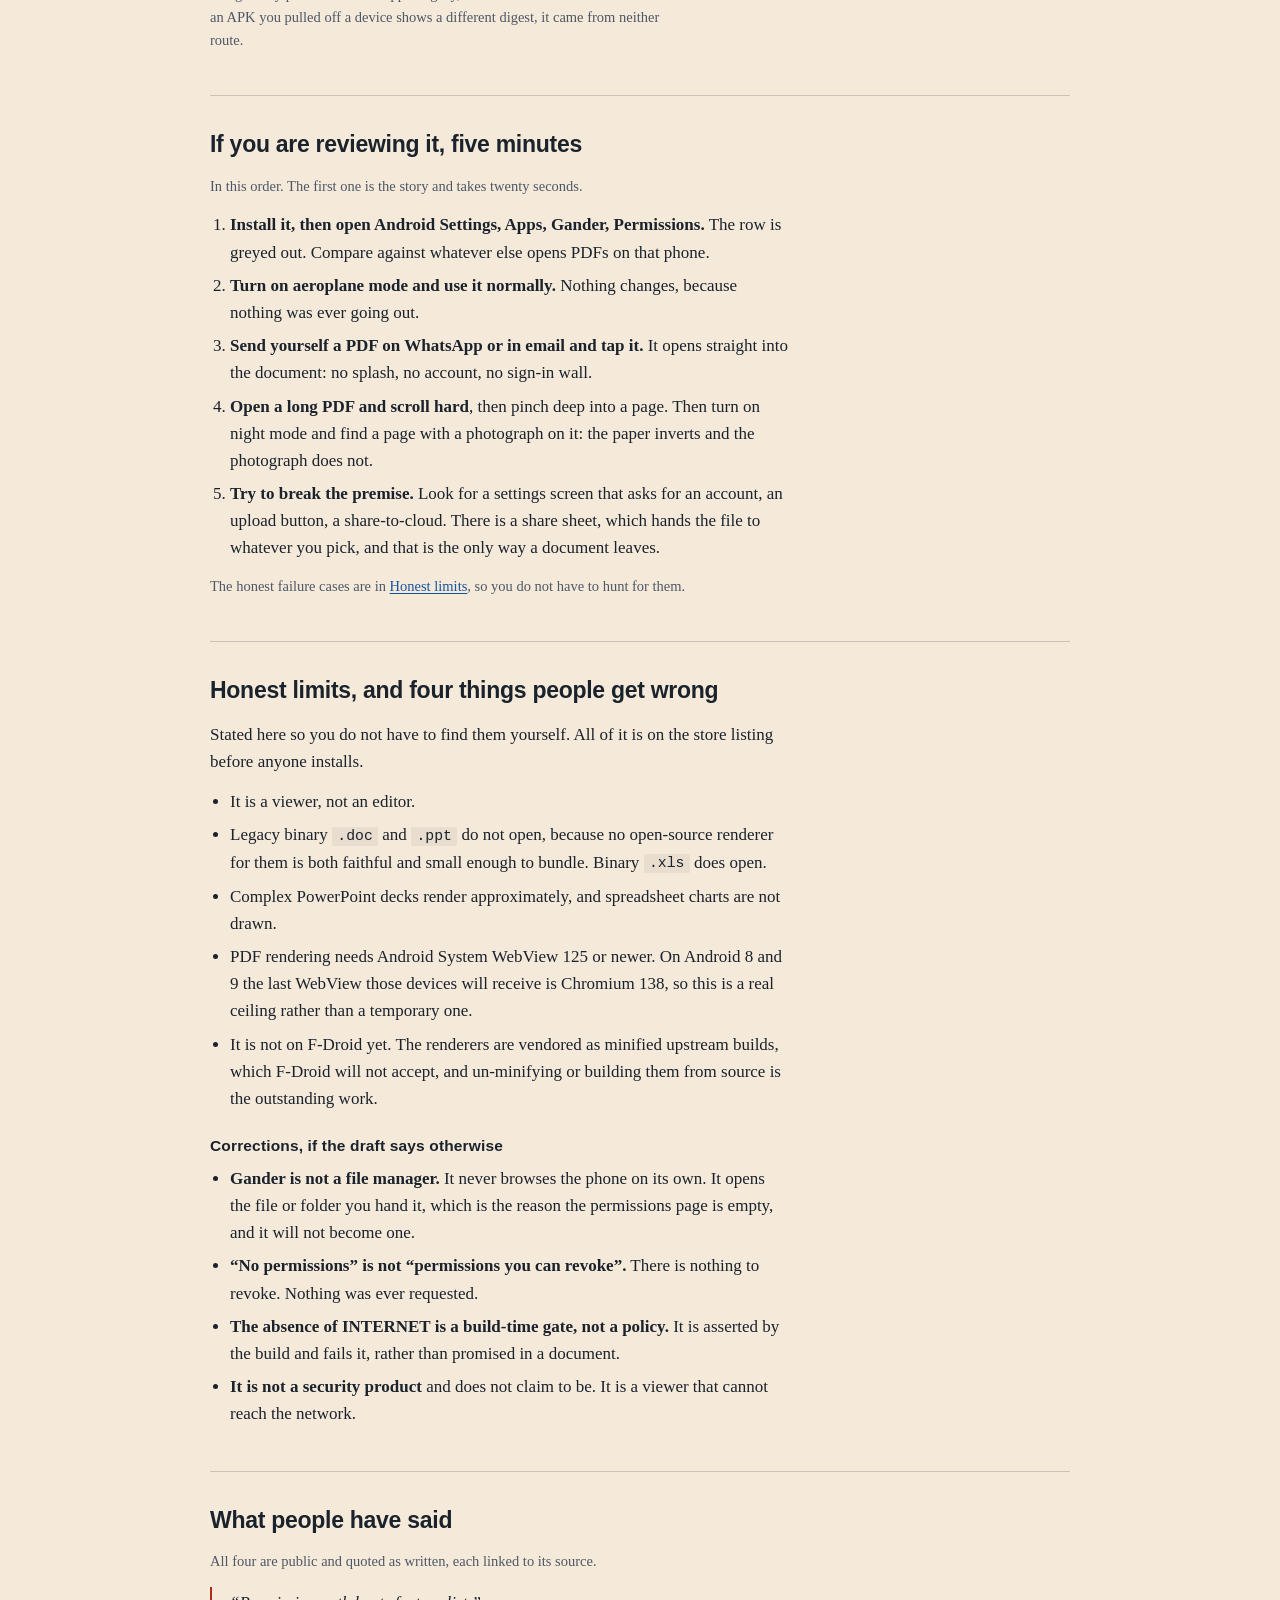
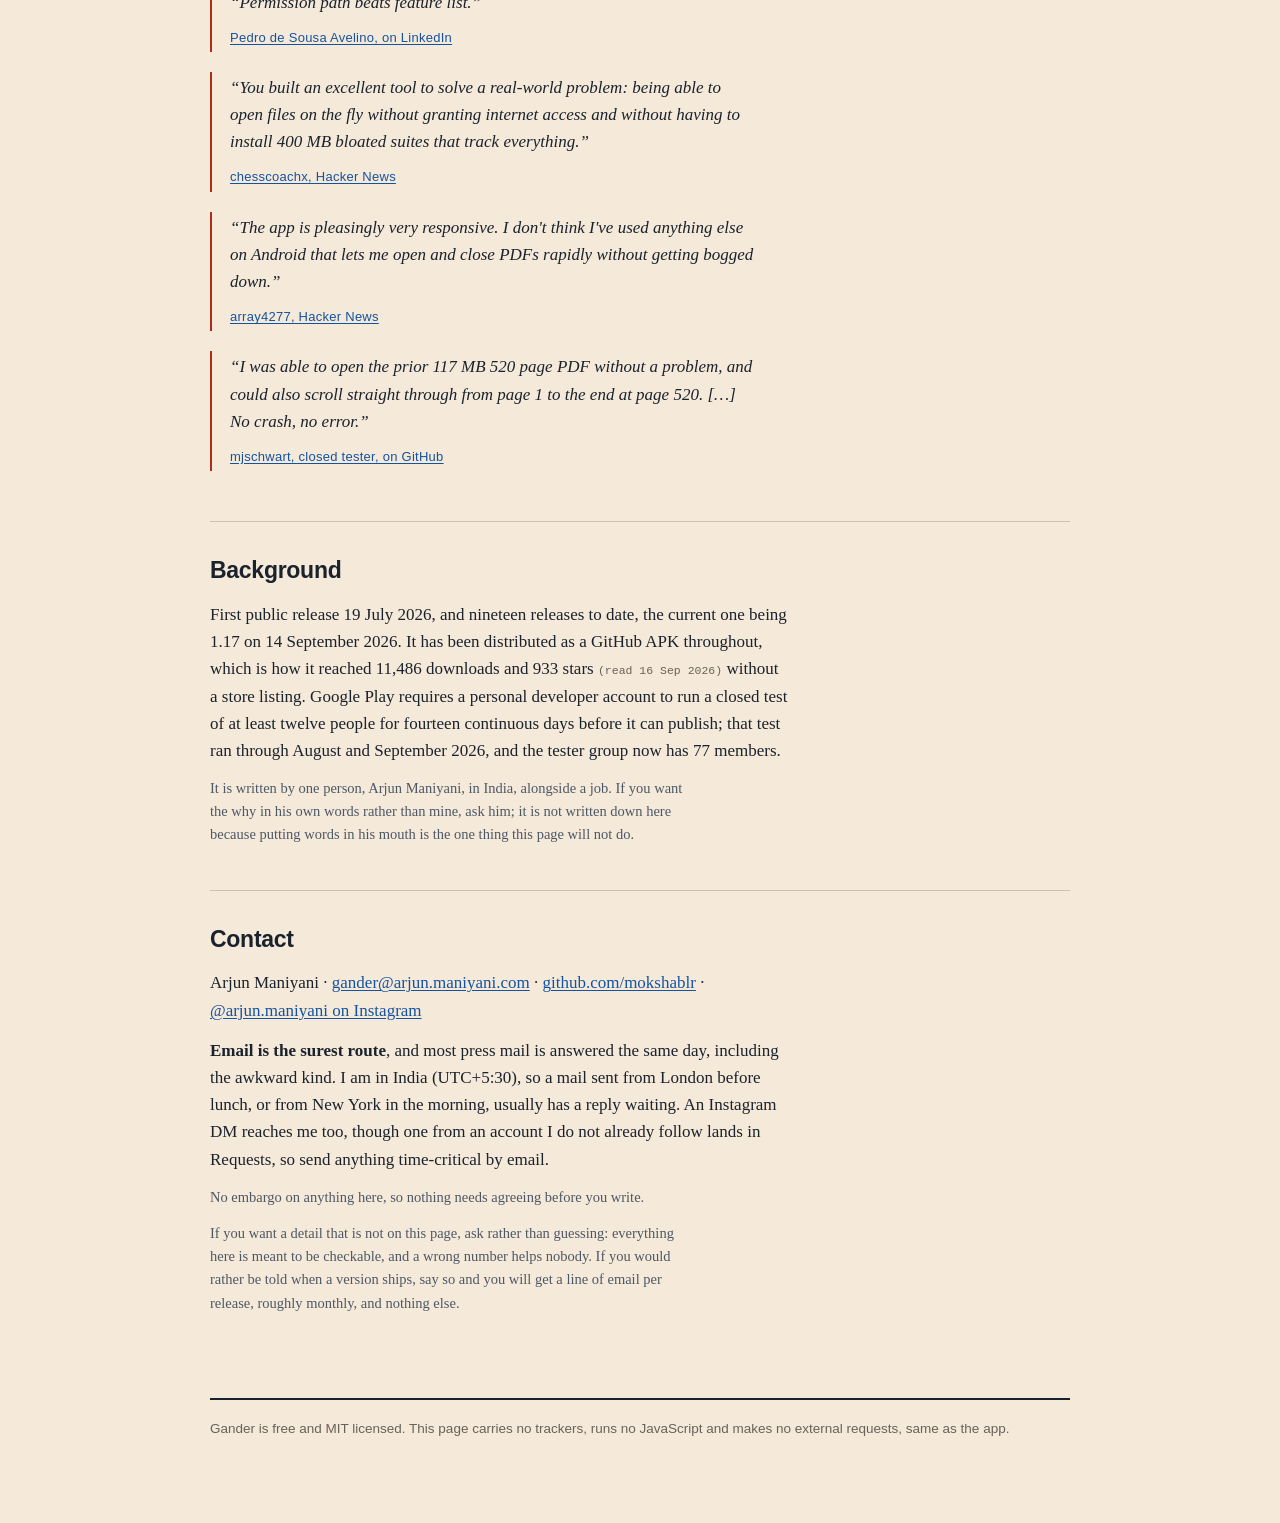
==== commit db7ed134: "Drop the Mastodon contact and the offer to shoot a walkthrough on request" ====
--- a/docs/press/index.html
+++ b/docs/press/index.html
@@ -480,8 +480,6 @@
   <p><strong>Any Gander footage you shoot yourself is cleared for redistribution</strong>, and you
   may monetise the video you put it in, including on a monetised channel. You do not need to ask me
   first.</p>
-  <p class="note"><strong>A walkthrough of the app can be shot on request.</strong> Say what you
-  need and roughly how long, and it will be shot for you.</p>
 </section>
 
 <section>
@@ -679,13 +677,12 @@
   <h2 id="contact">Contact</h2>
   <p>Arjun Maniyani &middot; <a href="mailto:gander@arjun.maniyani.com">gander@arjun.maniyani.com</a>
   &middot; <a href="https://github.com/mokshablr">github.com/mokshablr</a>
-  &middot; <a rel="me" href="https://mastodon.social/@mokshablr">@mokshablr on Mastodon</a>
   &middot; <a href="https://www.instagram.com/arjun.maniyani/">@arjun.maniyani on Instagram</a></p>
   <p><strong>Email is the surest route</strong>, and most press mail is answered the same day,
   including the awkward kind. I am in India (UTC+5:30), so a mail sent from London before lunch,
-  or from New York in the morning, usually has a reply waiting. A message on Mastodon or an
-  Instagram DM reaches me too, though a DM from an account I do not already follow lands in
-  Requests, so send anything time-critical by email.</p>
+  or from New York in the morning, usually has a reply waiting. An Instagram DM reaches me too,
+  though one from an account I do not already follow lands in Requests, so send anything
+  time-critical by email.</p>
   <p class="note">No embargo on anything here, so nothing needs agreeing before you write.</p>
   <p class="note">If you want a detail that is not on this page, ask rather than guessing:
   everything here is meant to be checkable, and a wrong number helps nobody. If you would rather be
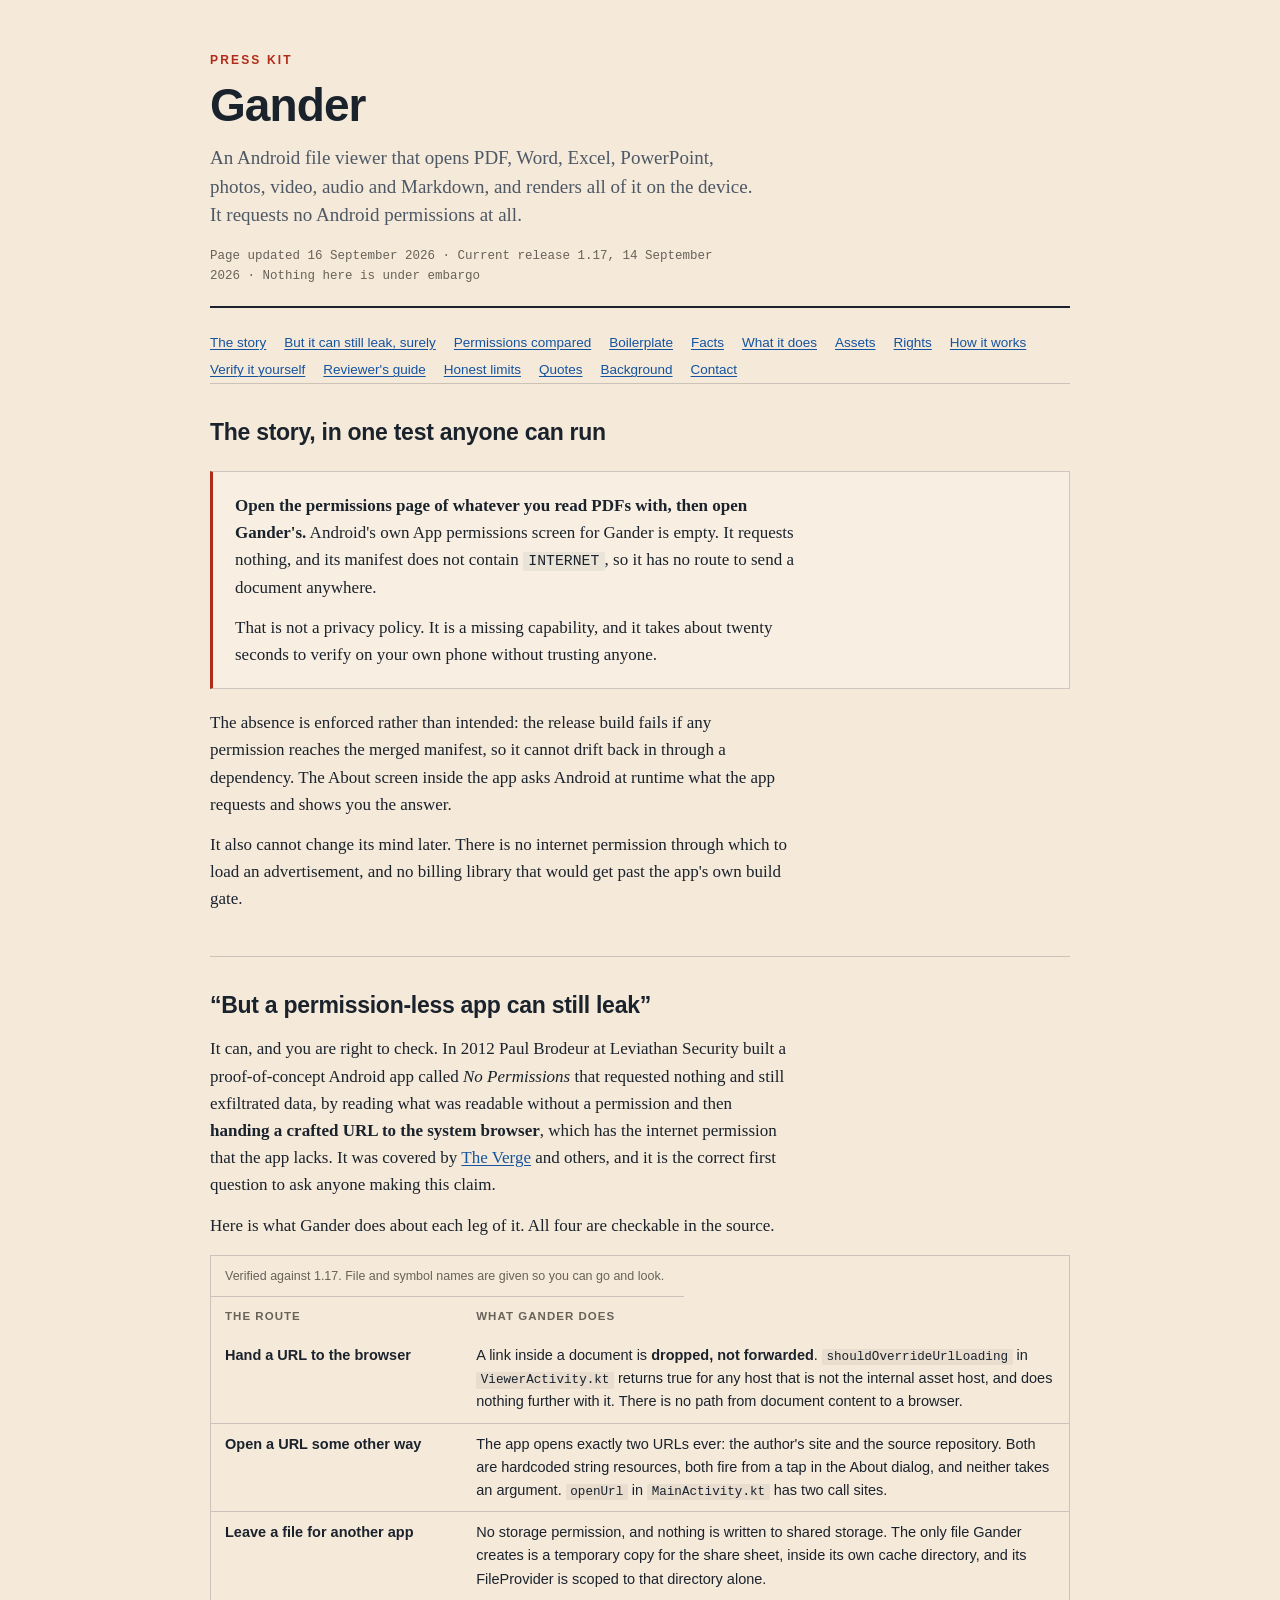
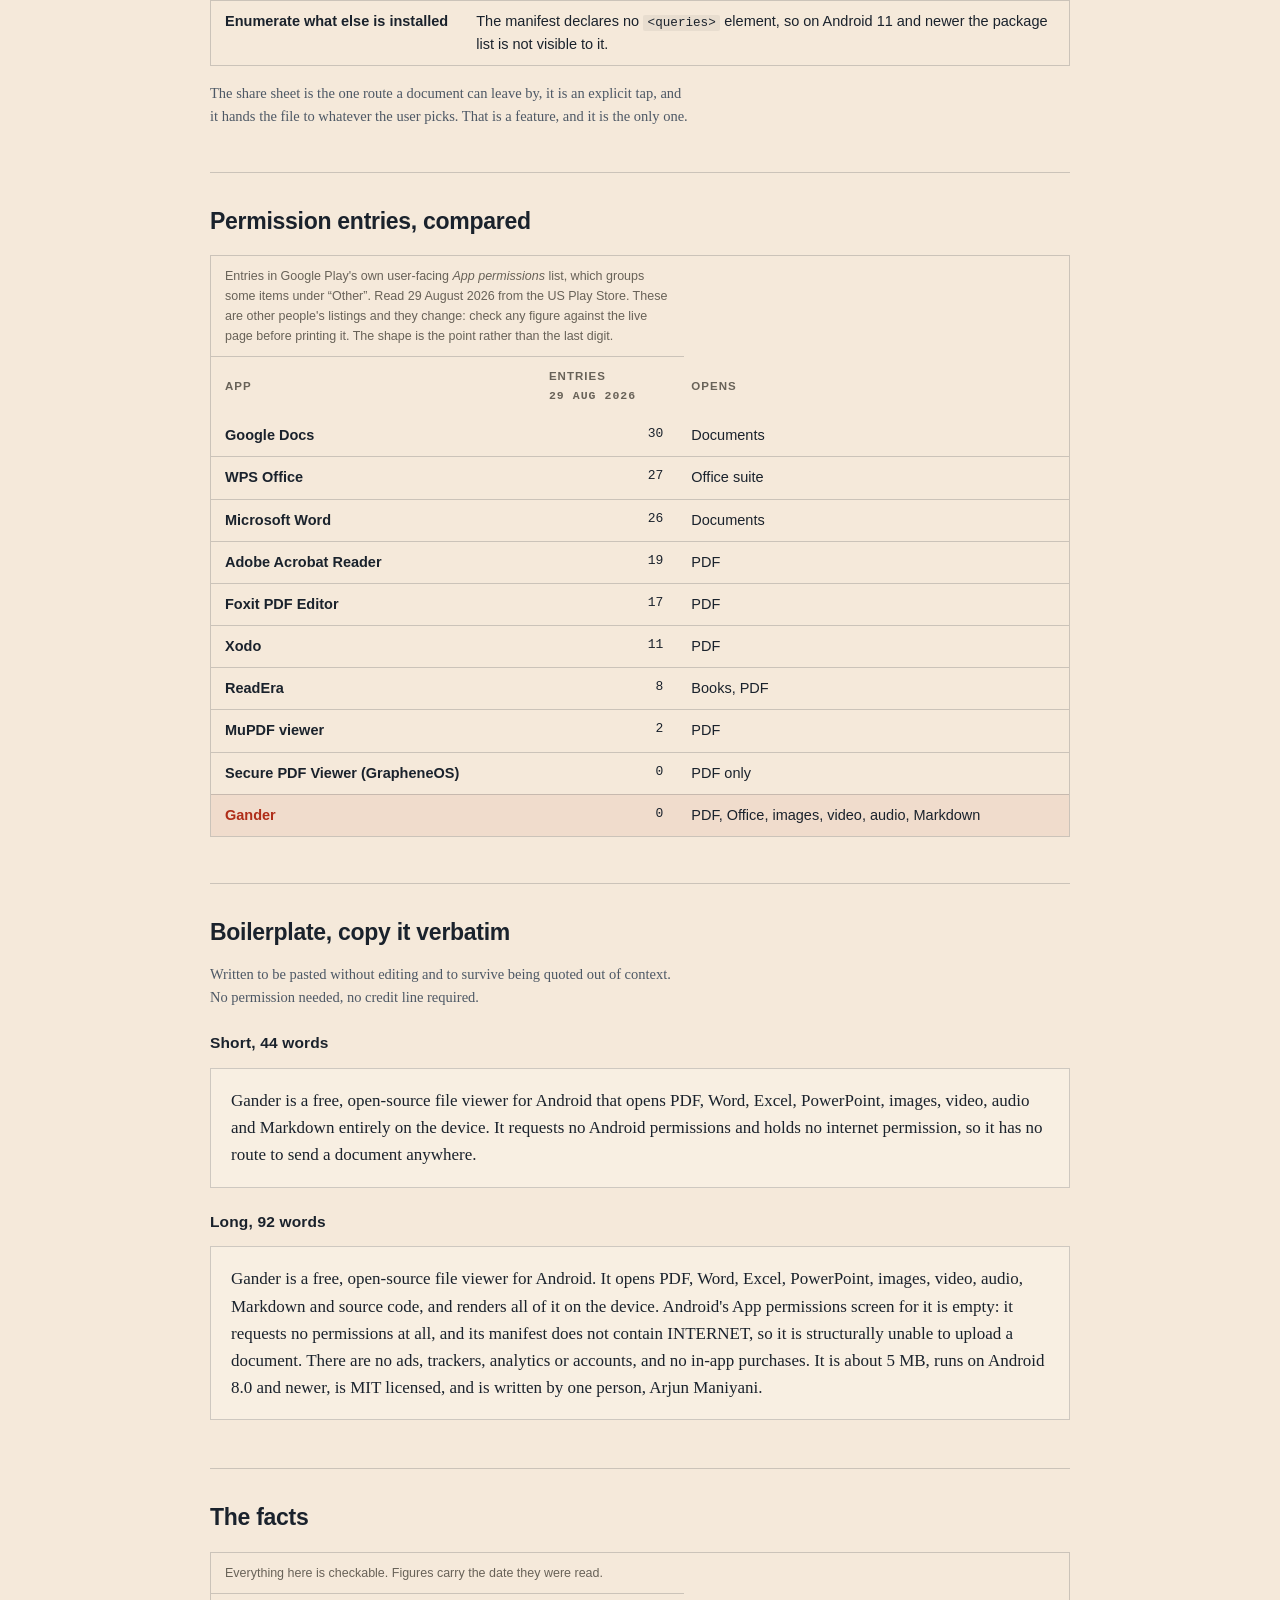
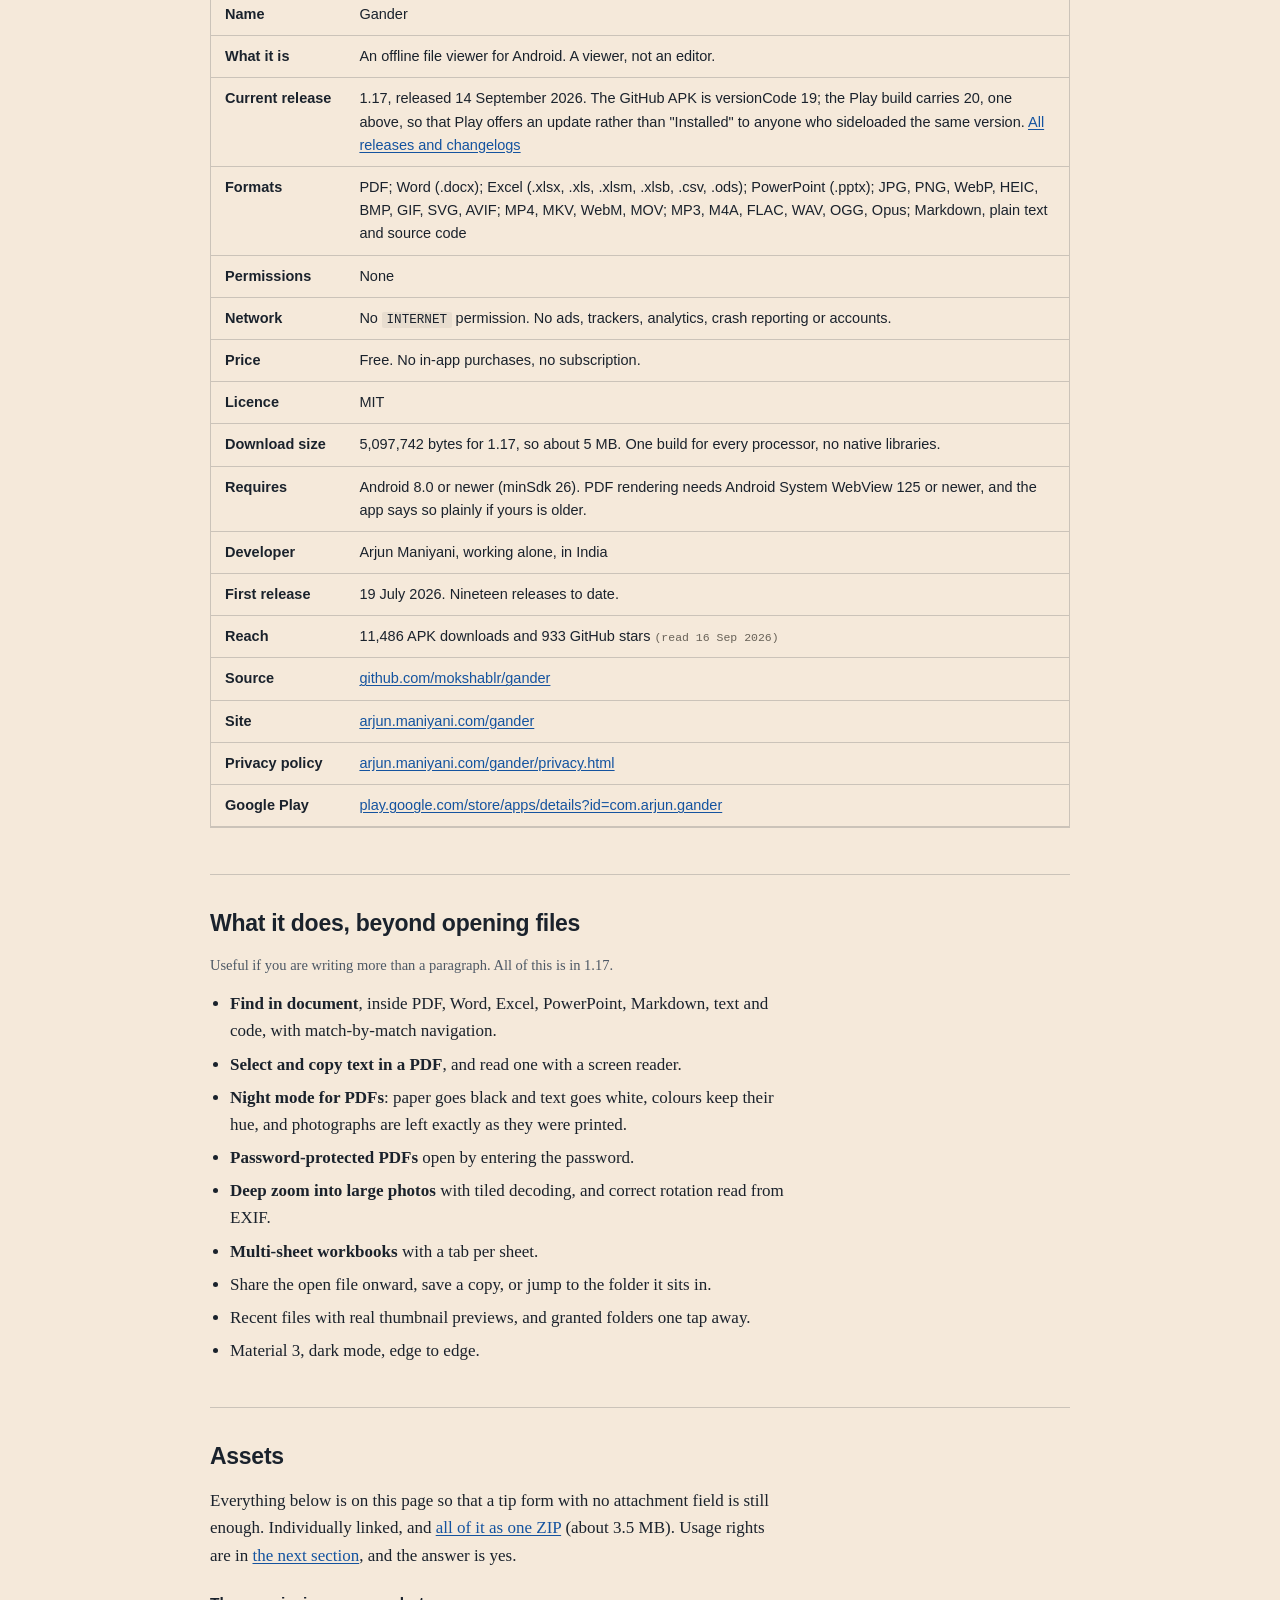
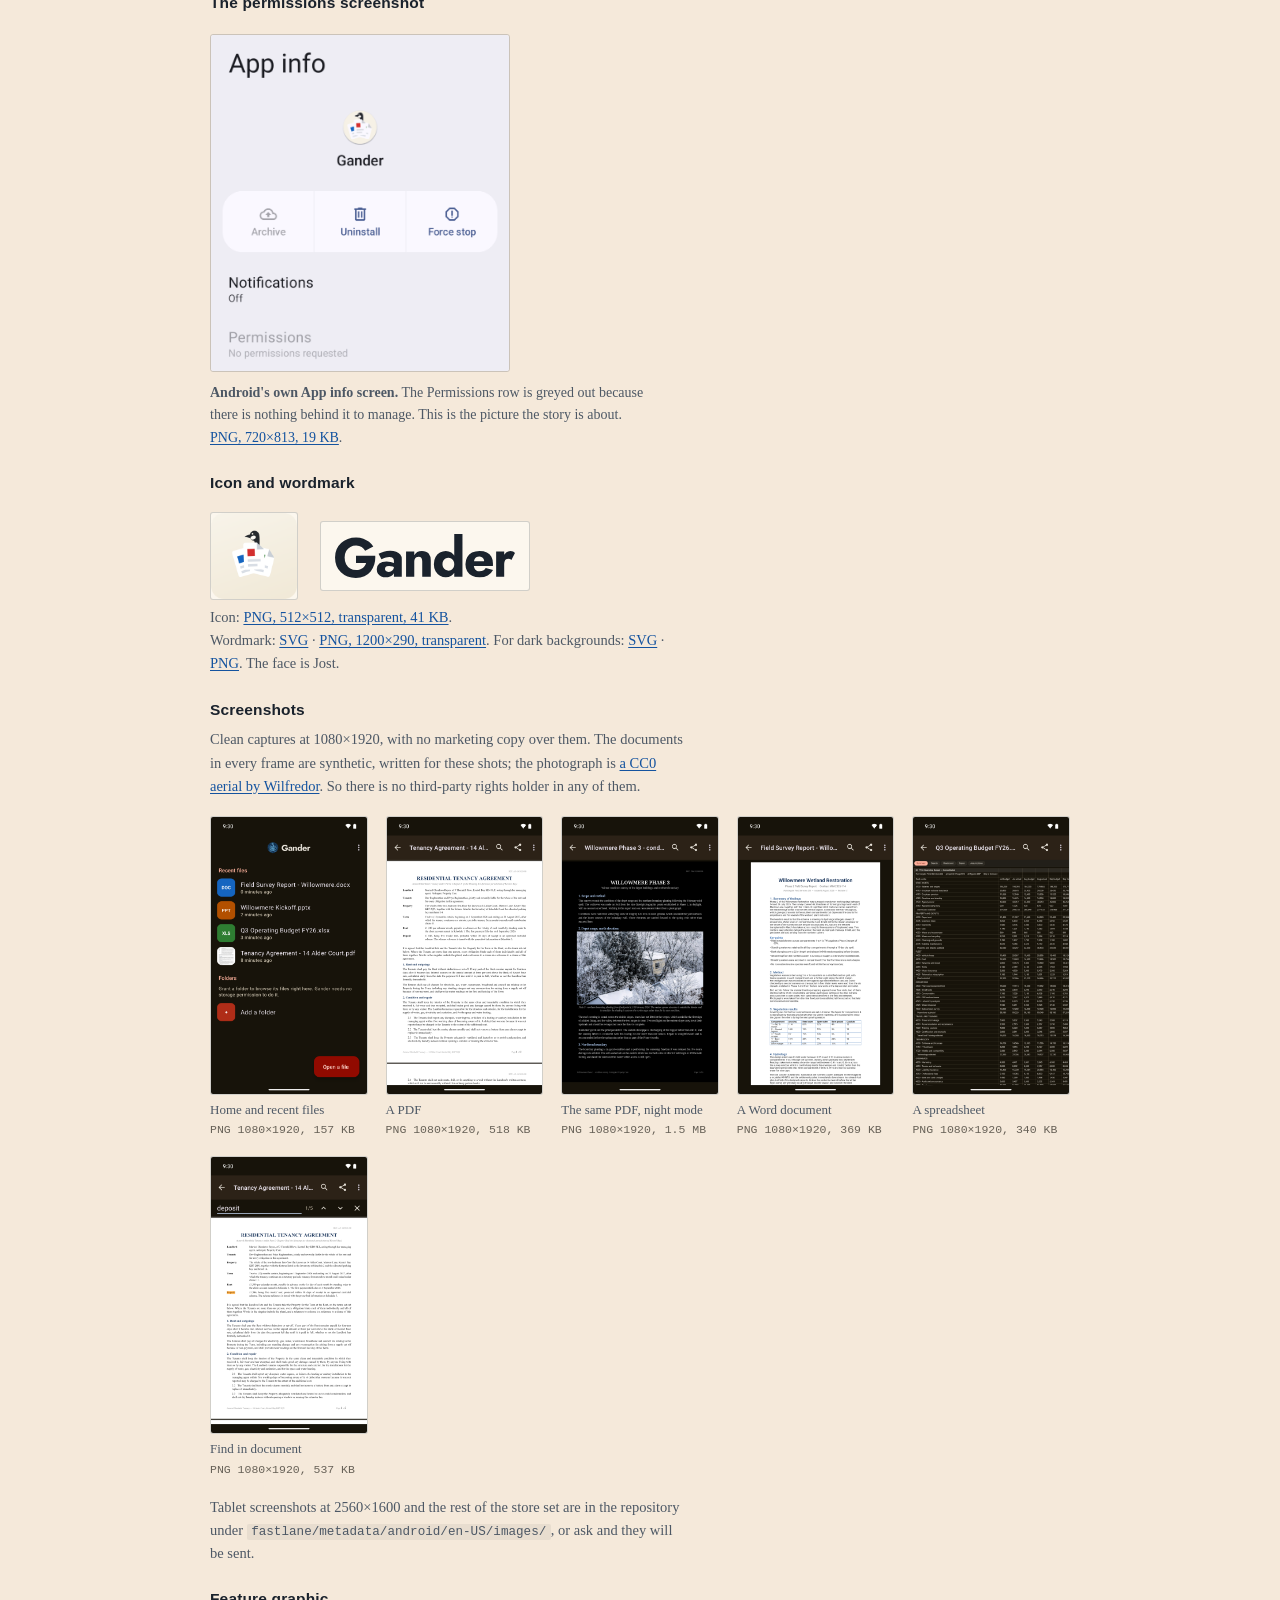
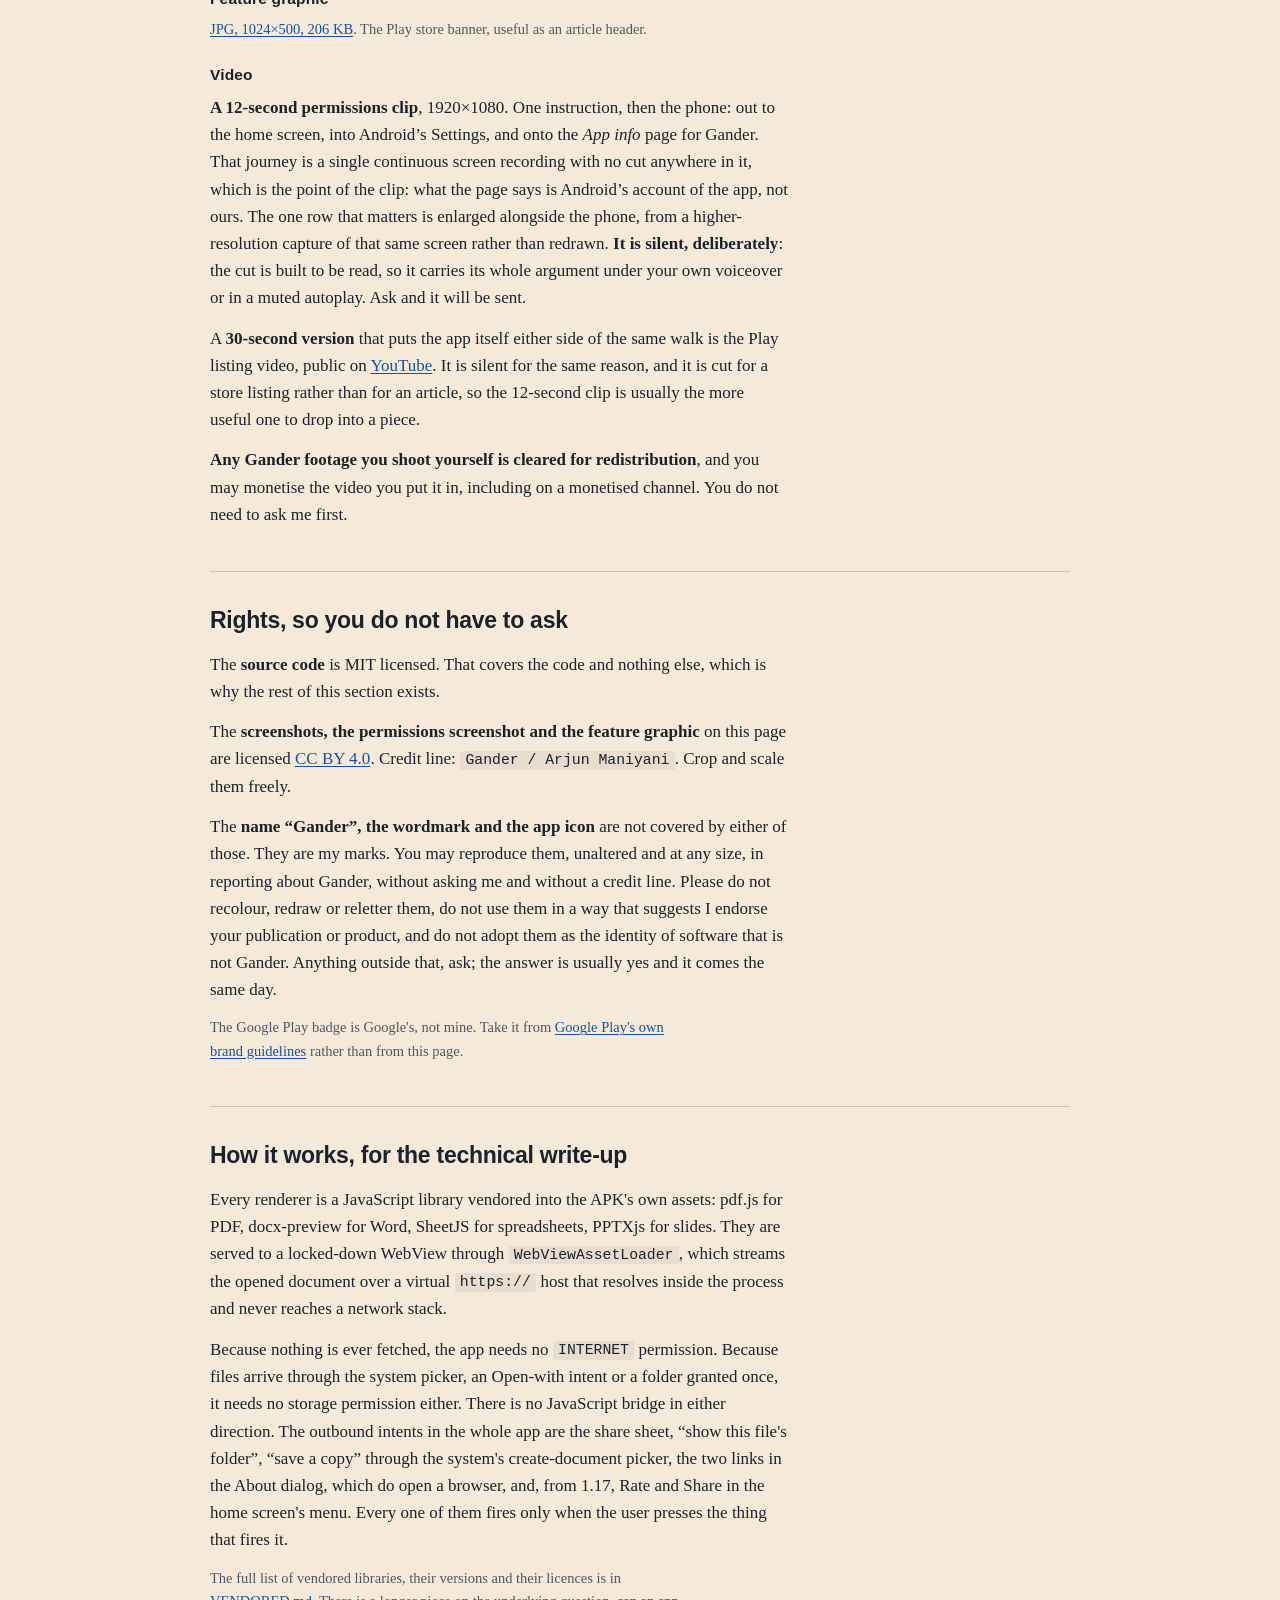
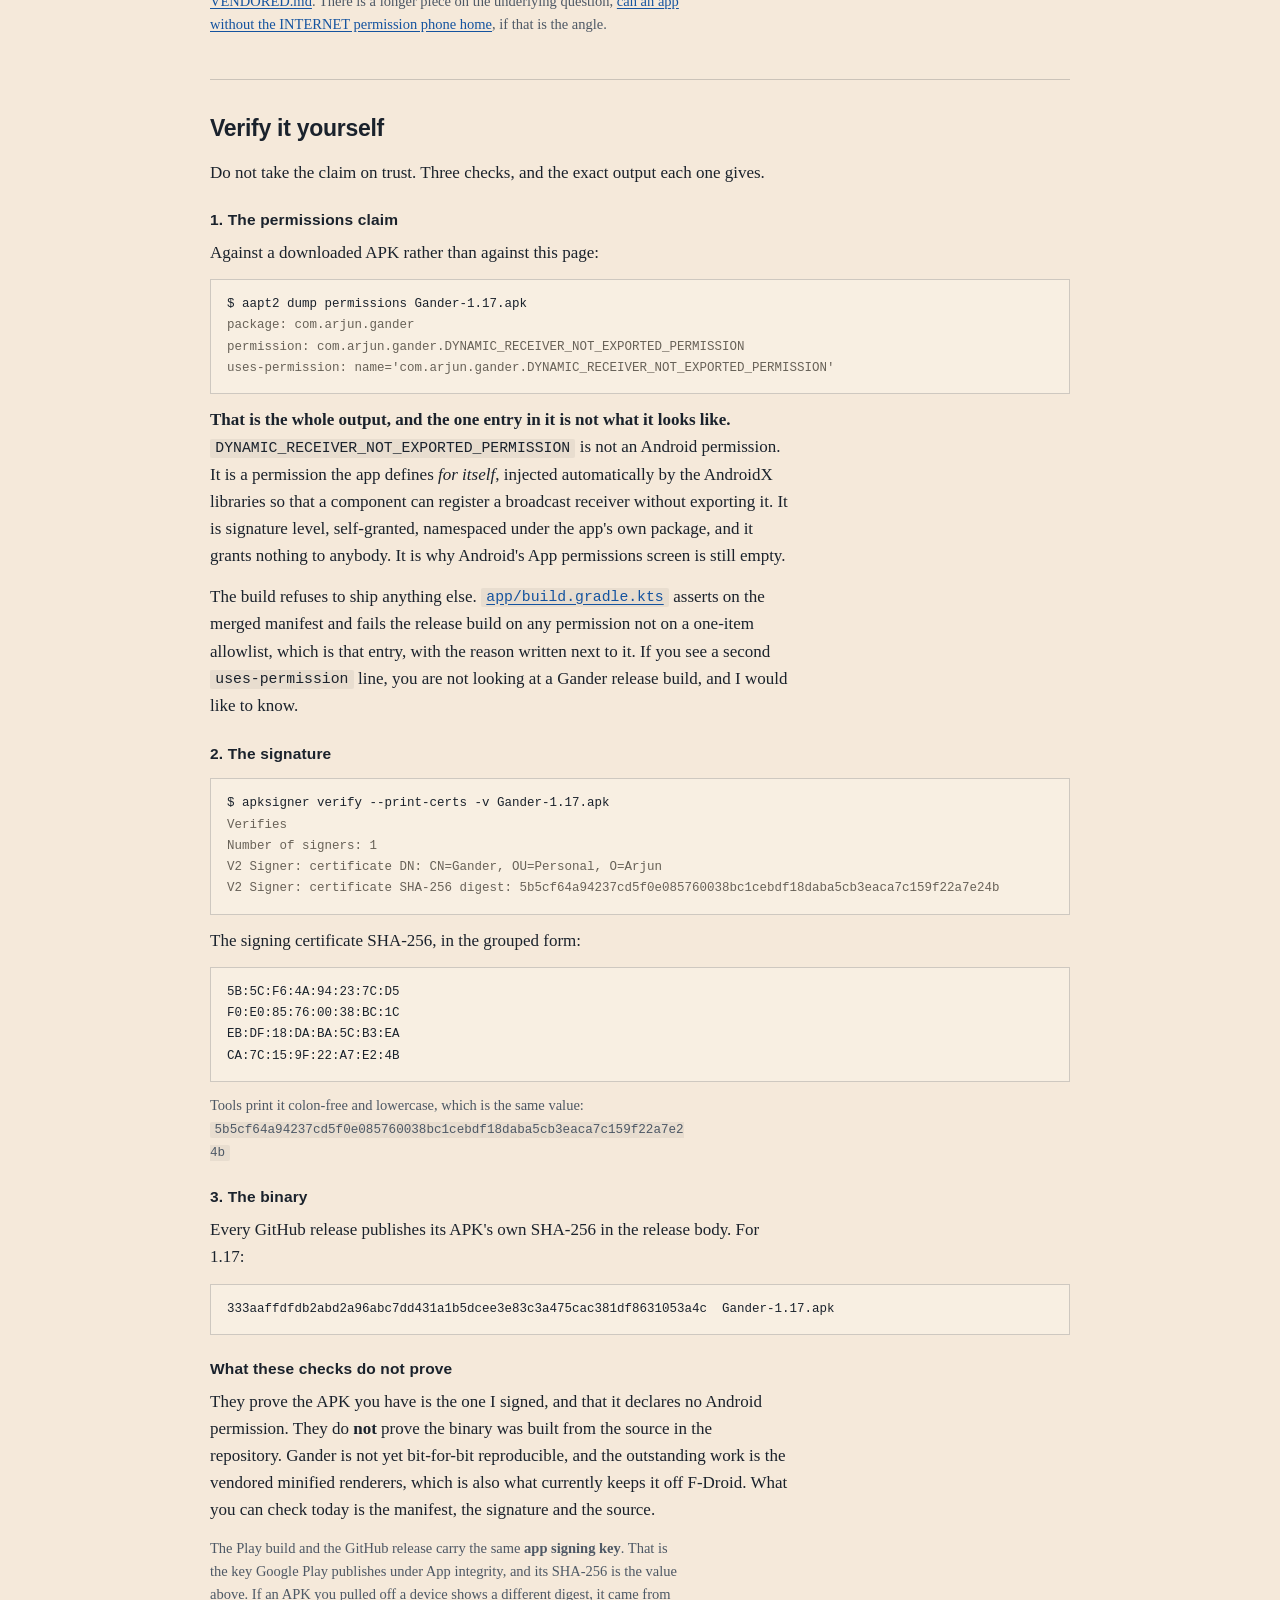
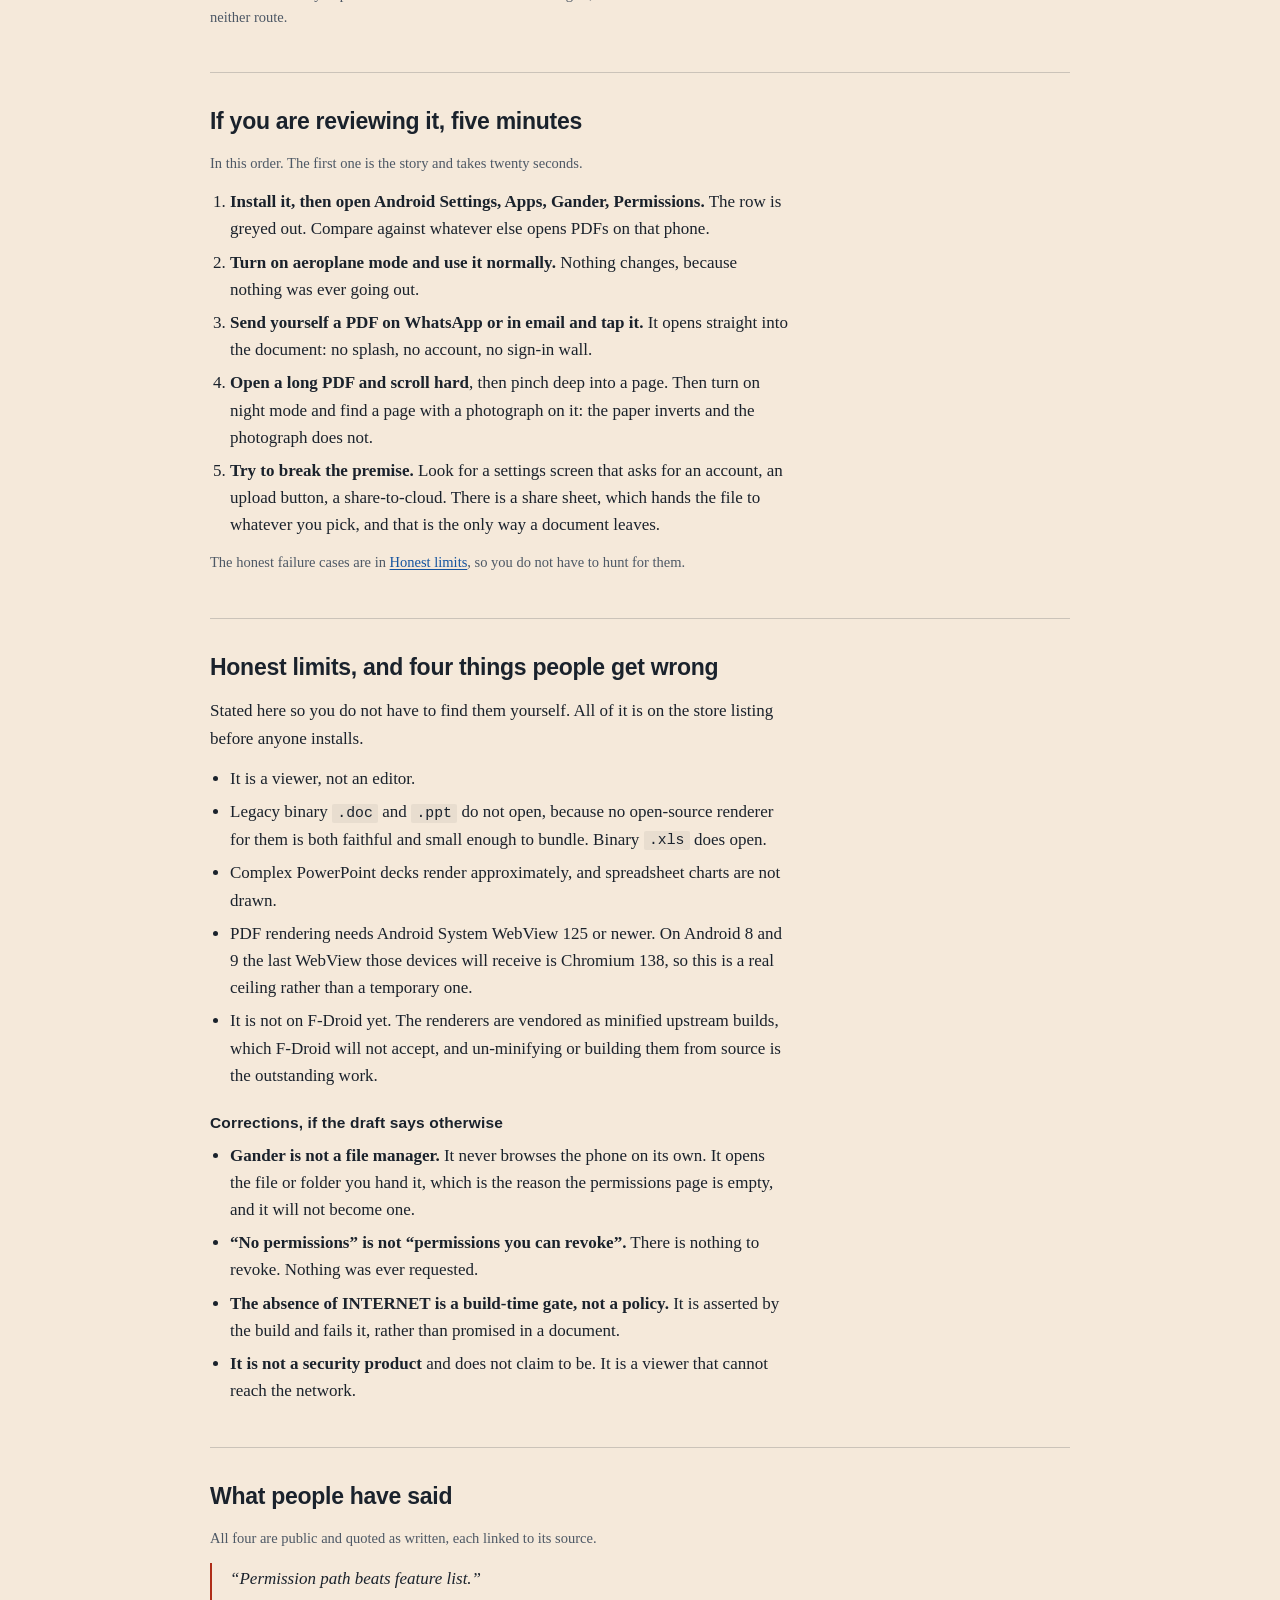
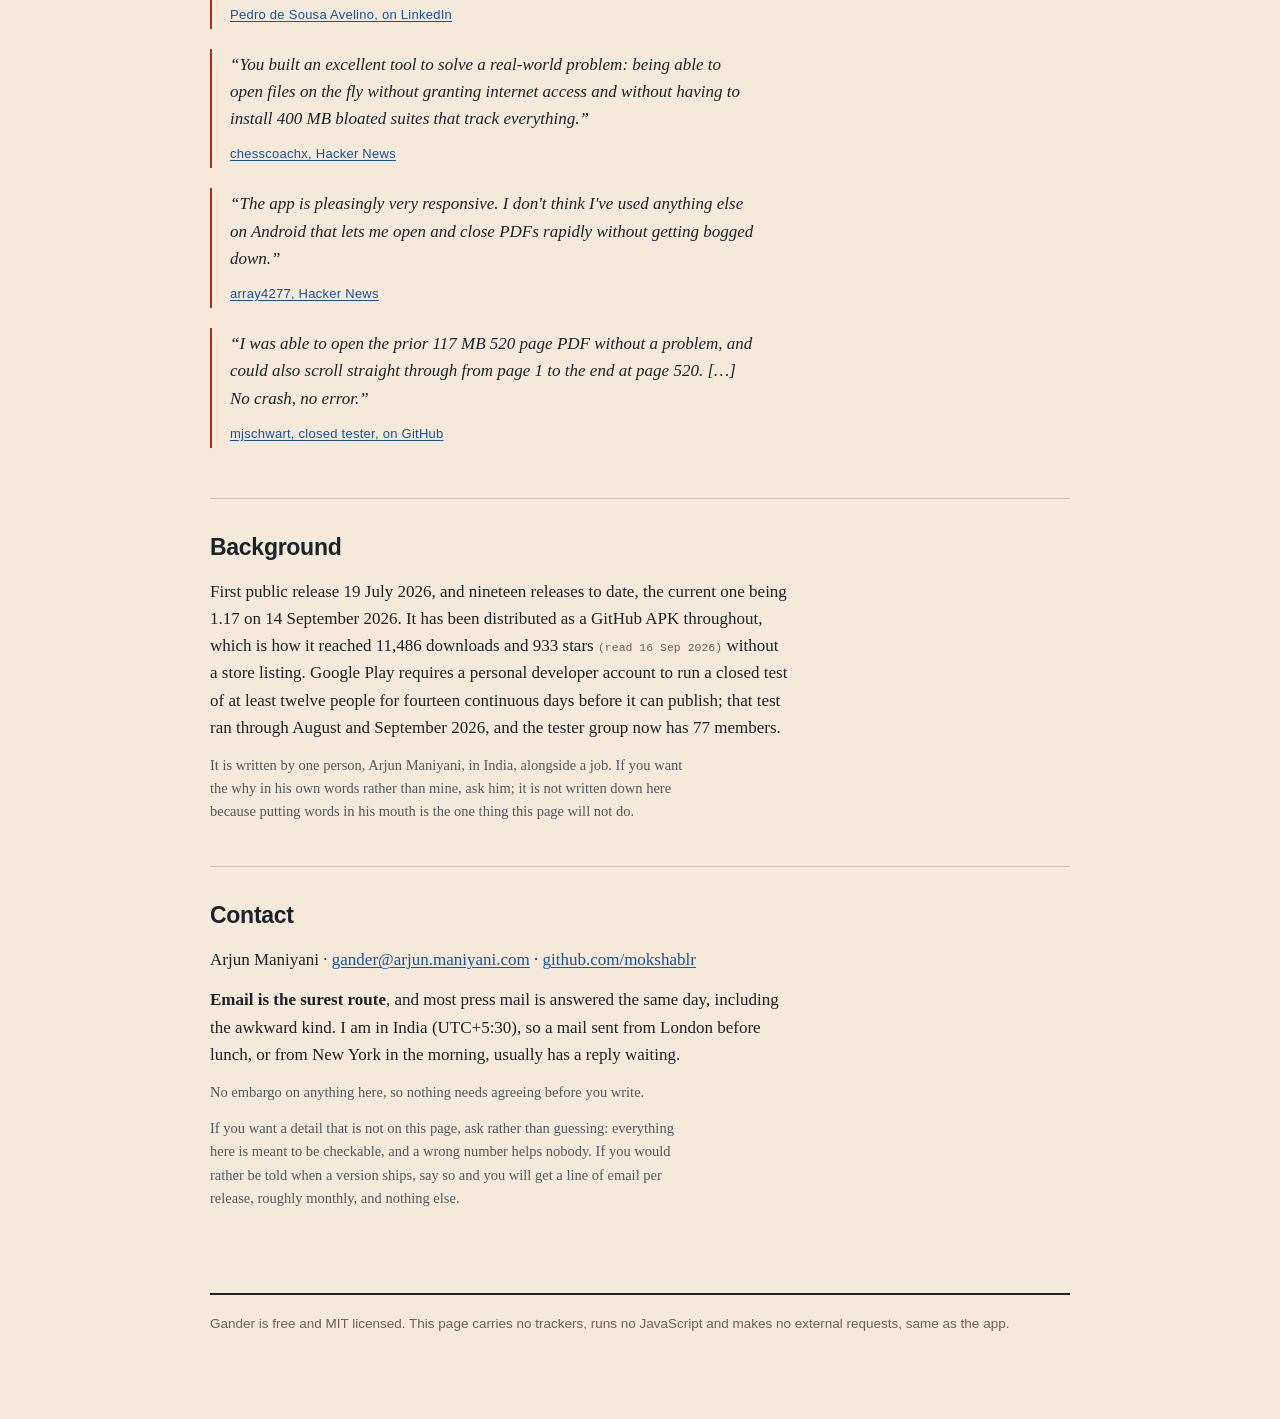
==== commit 7b733c34: "Leave press contact as email and GitHub, and cut the untested cross-route install claim" ====
--- a/docs/press/index.html
+++ b/docs/press/index.html
@@ -566,19 +566,16 @@
   is not yet bit-for-bit reproducible, and the outstanding work is the vendored minified renderers,
   which is also what currently keeps it off F-Droid. What you can check today is the manifest, the
   signature and the source.</p>
-  <!-- UNVERIFIED, AND NOW VISIBLE. This note is .when-live, and the page flipped to live on
-       2026-09-16, so it will publish on the next upload. Two things in it are not established:
-       (1) that the Play app signing certificate is the same key, and therefore the same SHA-256
-       printed above. Play binds the app signing key when the FIRST release is created, so this
-       is only true if that key is Arjun's own; confirm the digest on Play Console under Test
-       and release > App integrity before uploading this page.
-       (2) that "an install can move between the two without being uninstalled first". That
-       behaviour has never been tested on a device. Delete or soften the sentence unless it has
-       been. -->
+  <!-- The shared app signing key is CONFIRMED (Arjun, 2026-09-16), so the SHA-256 above is the
+       key Play publishes under App integrity. A second clause used to follow, saying an install
+       could therefore move between the two routes without being uninstalled first. That is Play's
+       Update behaviour, which has never been tested on this app, so it was cut. Do not re-add it
+       until someone has installed the GitHub APK under a tester account and watched Play offer
+       Update rather than Installed. -->
   <p class="when-live note">The Play build and the GitHub release carry the same <strong>app signing
-  key</strong>, so an install can move between the two without being uninstalled first. That is the
-  key Google Play publishes under App integrity, and its SHA-256 is the value above. If an APK you
-  pulled off a device shows a different digest, it came from neither route.</p>
+  key</strong>. That is the key Google Play publishes under App integrity, and its SHA-256 is the
+  value above. If an APK you pulled off a device shows a different digest, it came from neither
+  route.</p>
 </section>
 
 <section>
@@ -676,13 +673,10 @@
 <section>
   <h2 id="contact">Contact</h2>
   <p>Arjun Maniyani &middot; <a href="mailto:gander@arjun.maniyani.com">gander@arjun.maniyani.com</a>
-  &middot; <a href="https://github.com/mokshablr">github.com/mokshablr</a>
-  &middot; <a href="https://www.instagram.com/arjun.maniyani/">@arjun.maniyani on Instagram</a></p>
+  &middot; <a href="https://github.com/mokshablr">github.com/mokshablr</a></p>
   <p><strong>Email is the surest route</strong>, and most press mail is answered the same day,
   including the awkward kind. I am in India (UTC+5:30), so a mail sent from London before lunch,
-  or from New York in the morning, usually has a reply waiting. An Instagram DM reaches me too,
-  though one from an account I do not already follow lands in Requests, so send anything
-  time-critical by email.</p>
+  or from New York in the morning, usually has a reply waiting.</p>
   <p class="note">No embargo on anything here, so nothing needs agreeing before you write.</p>
   <p class="note">If you want a detail that is not on this page, ask rather than guessing:
   everything here is meant to be checkable, and a wrong number helps nobody. If you would rather be
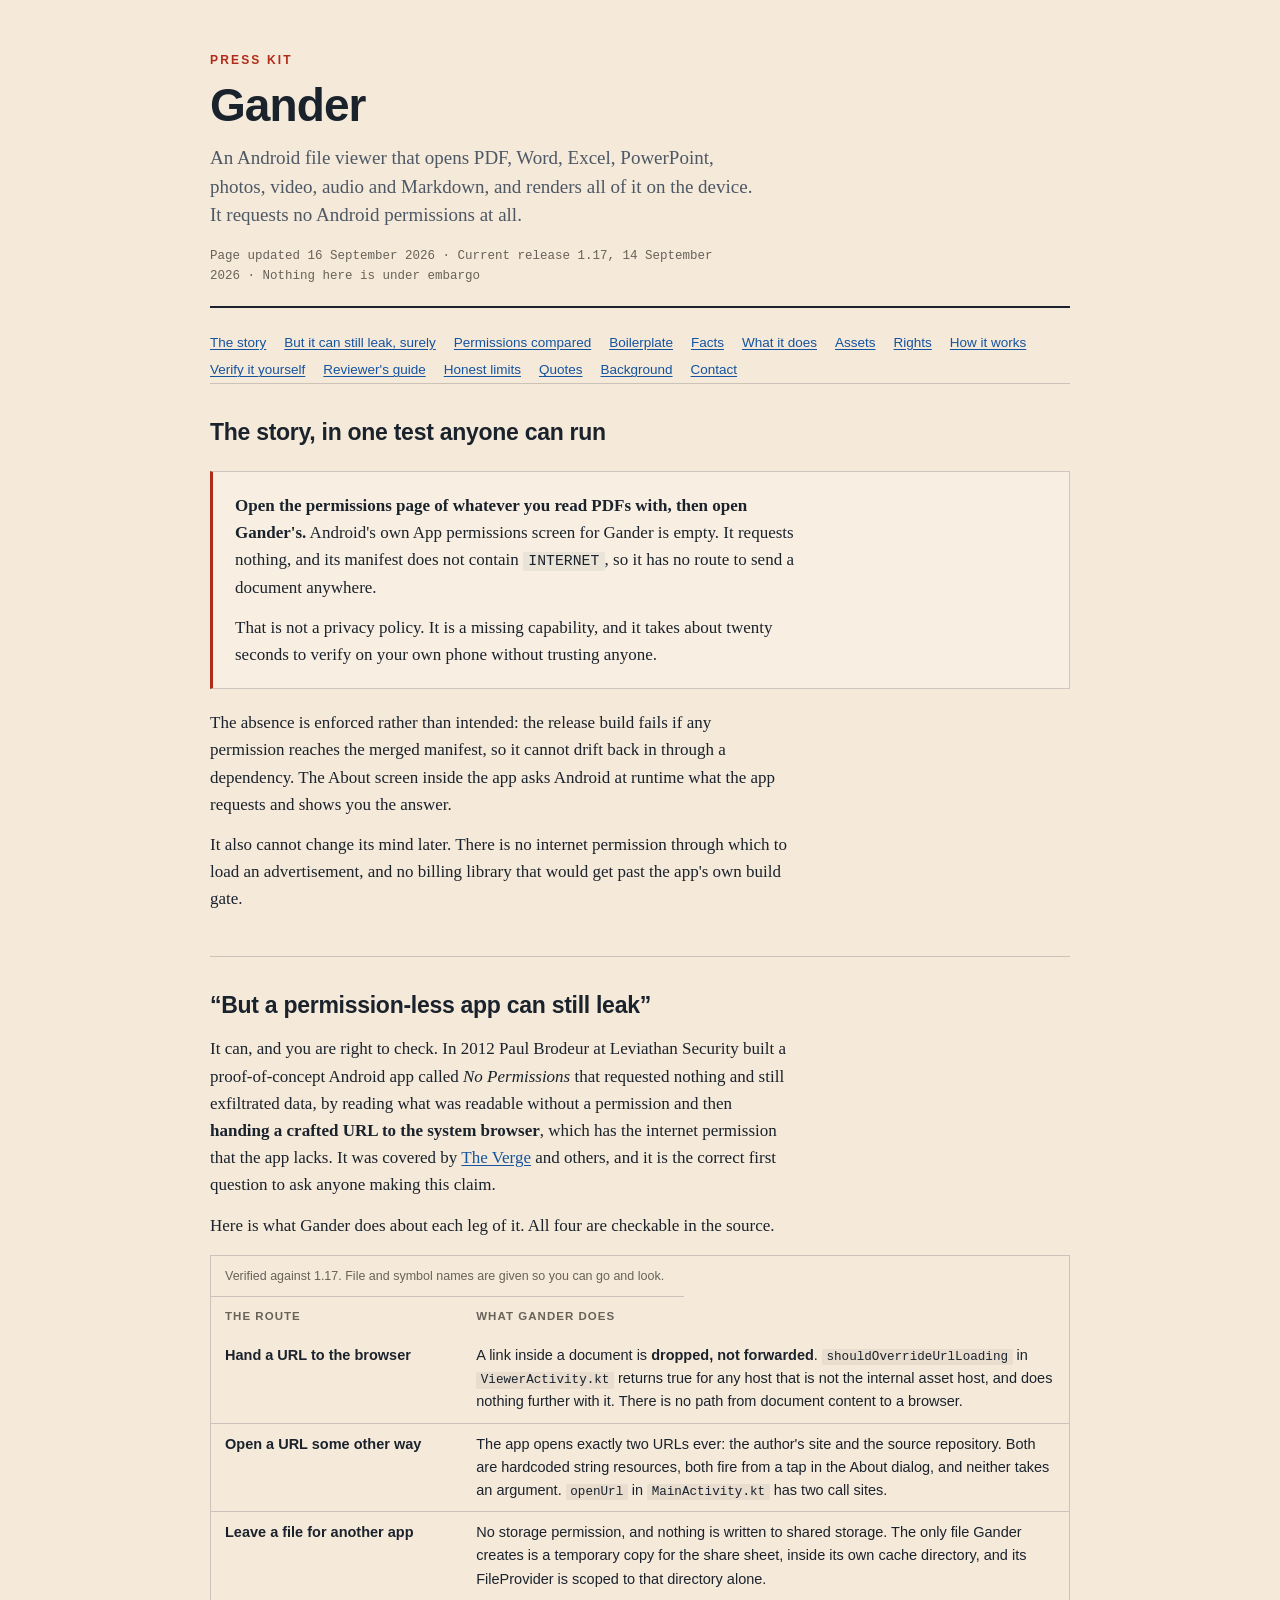
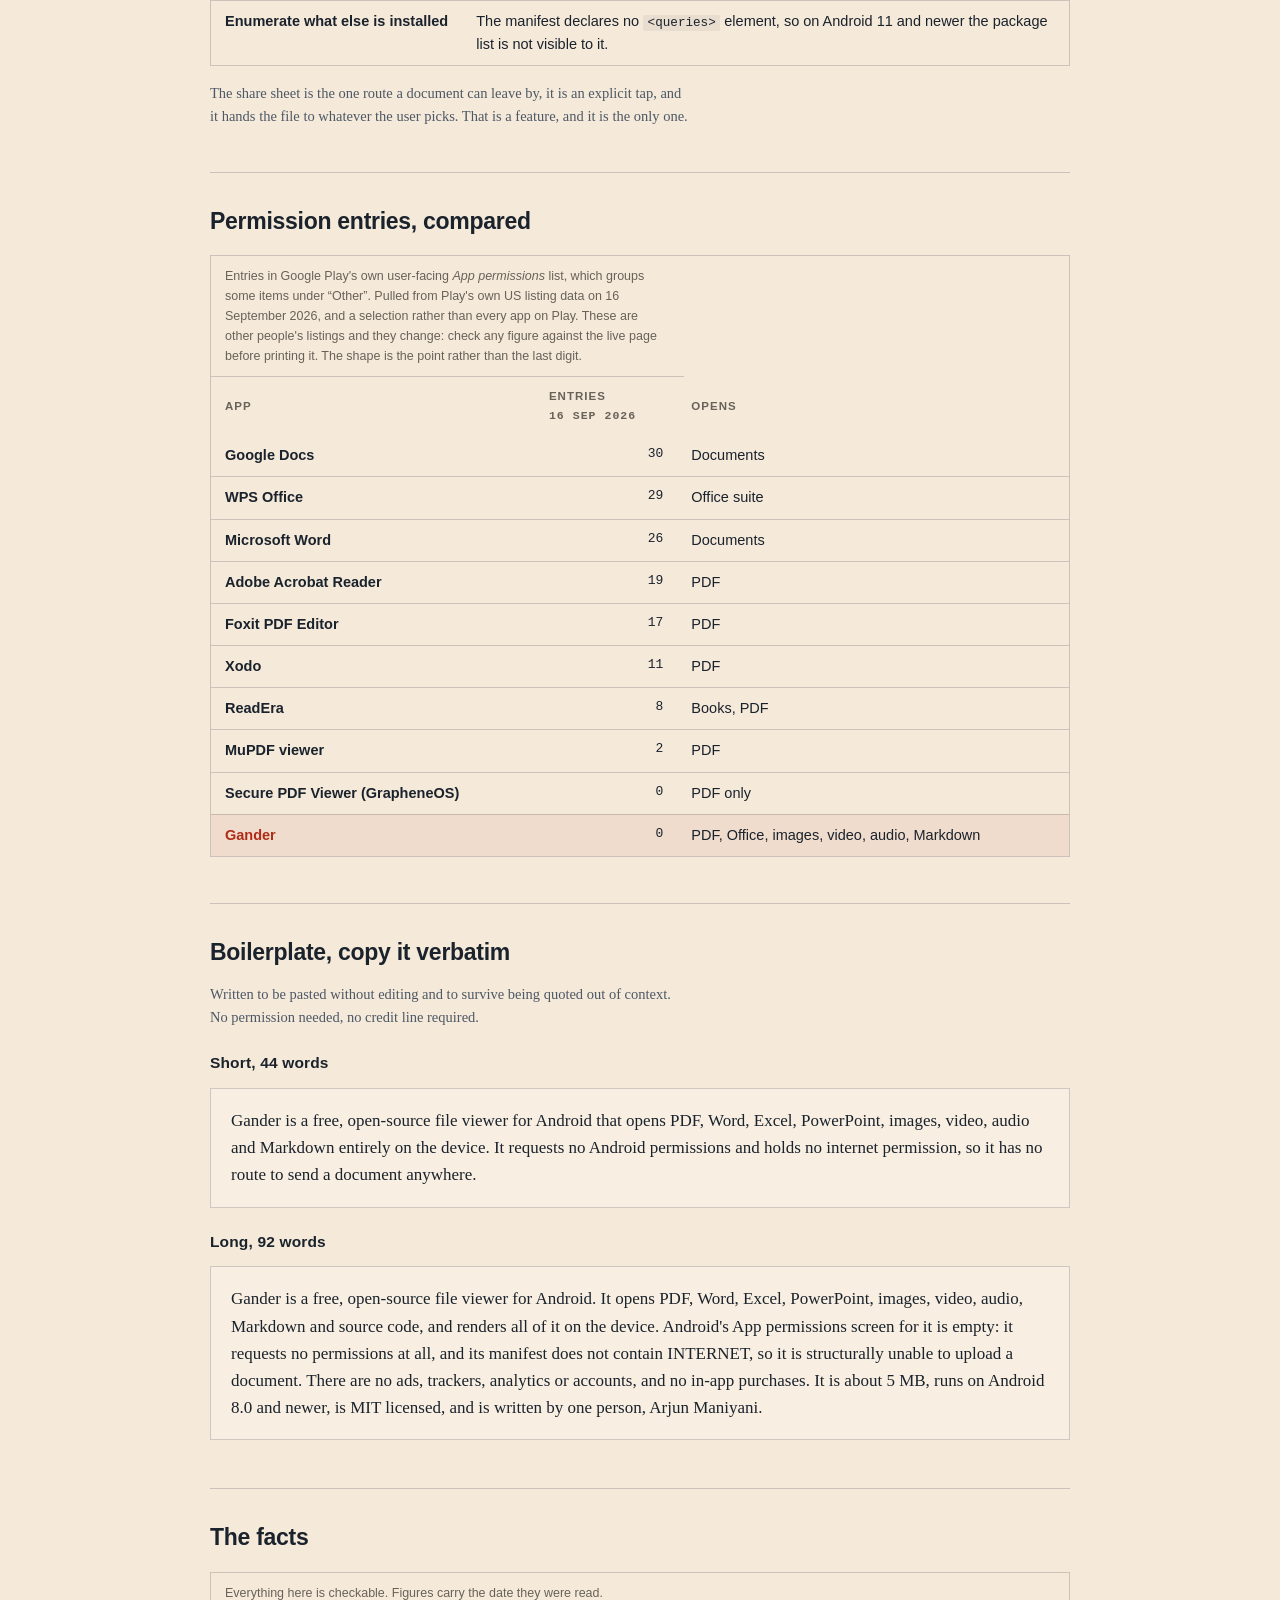
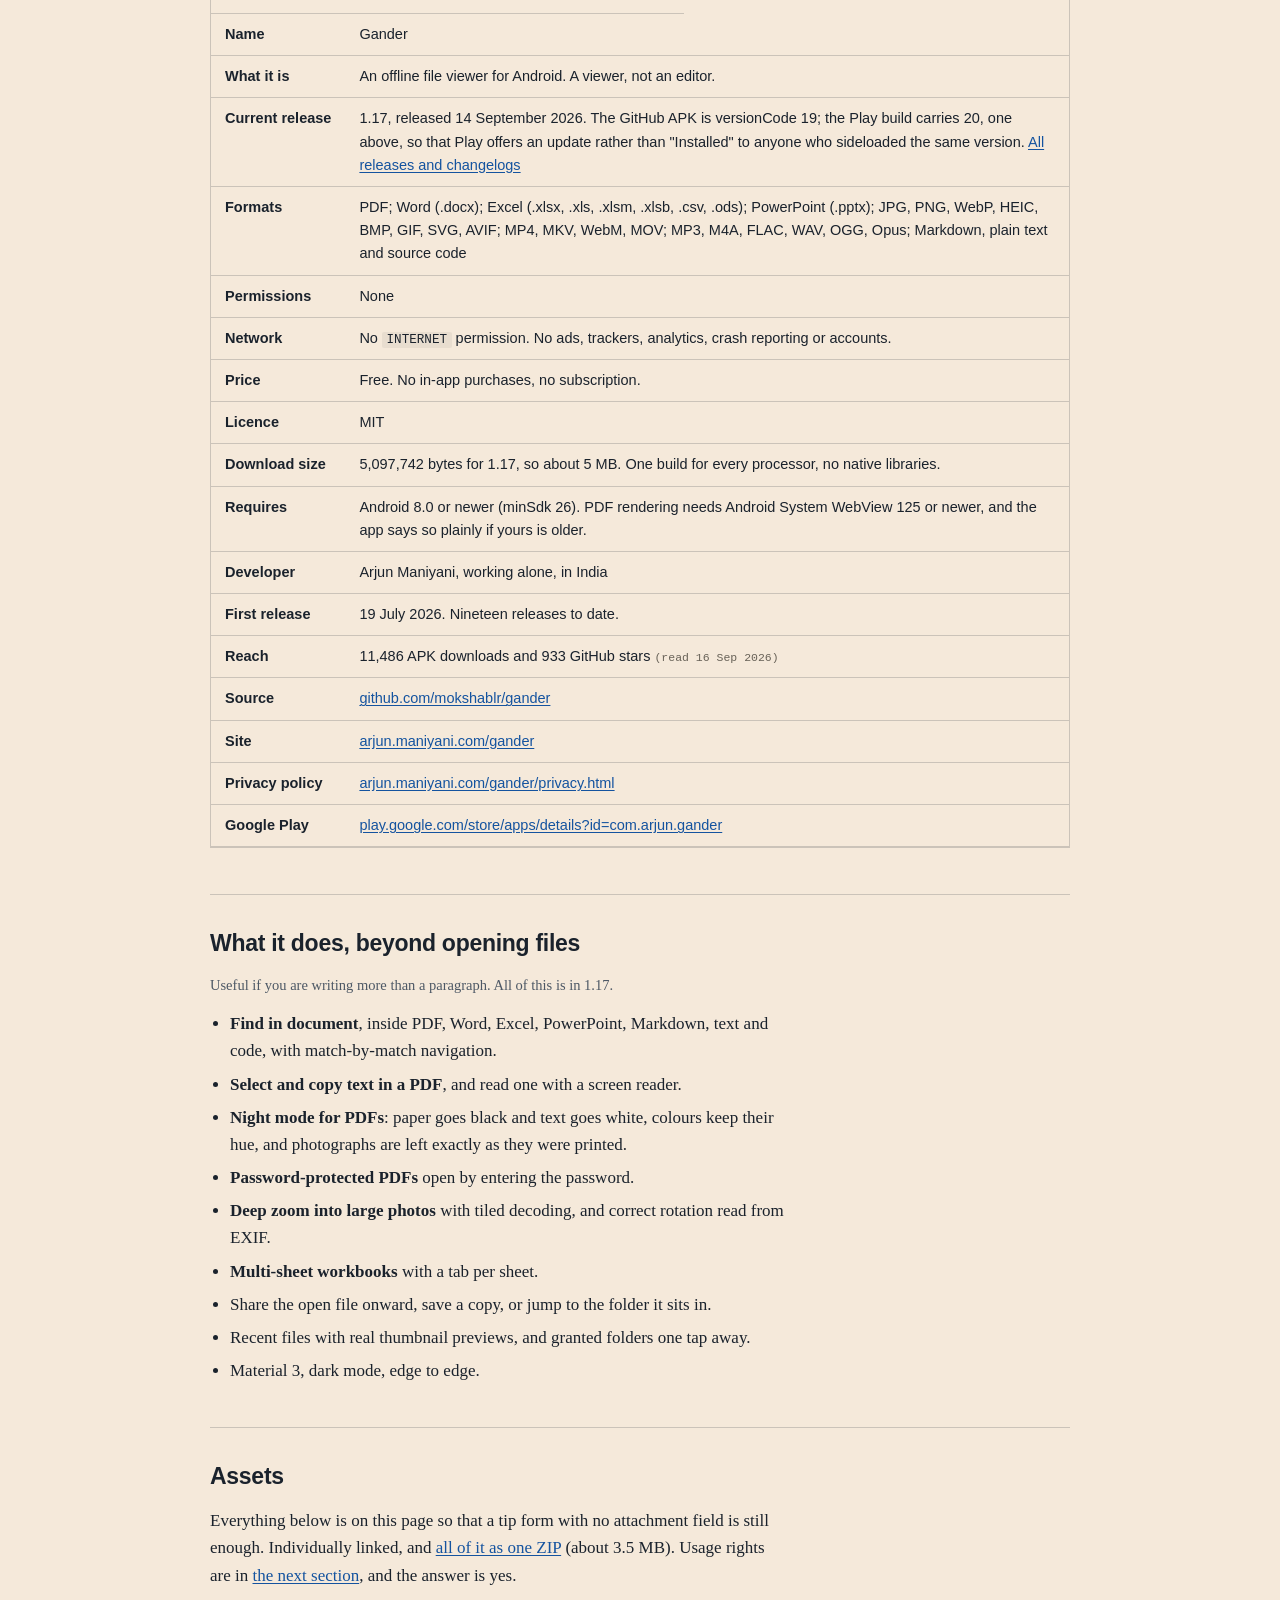
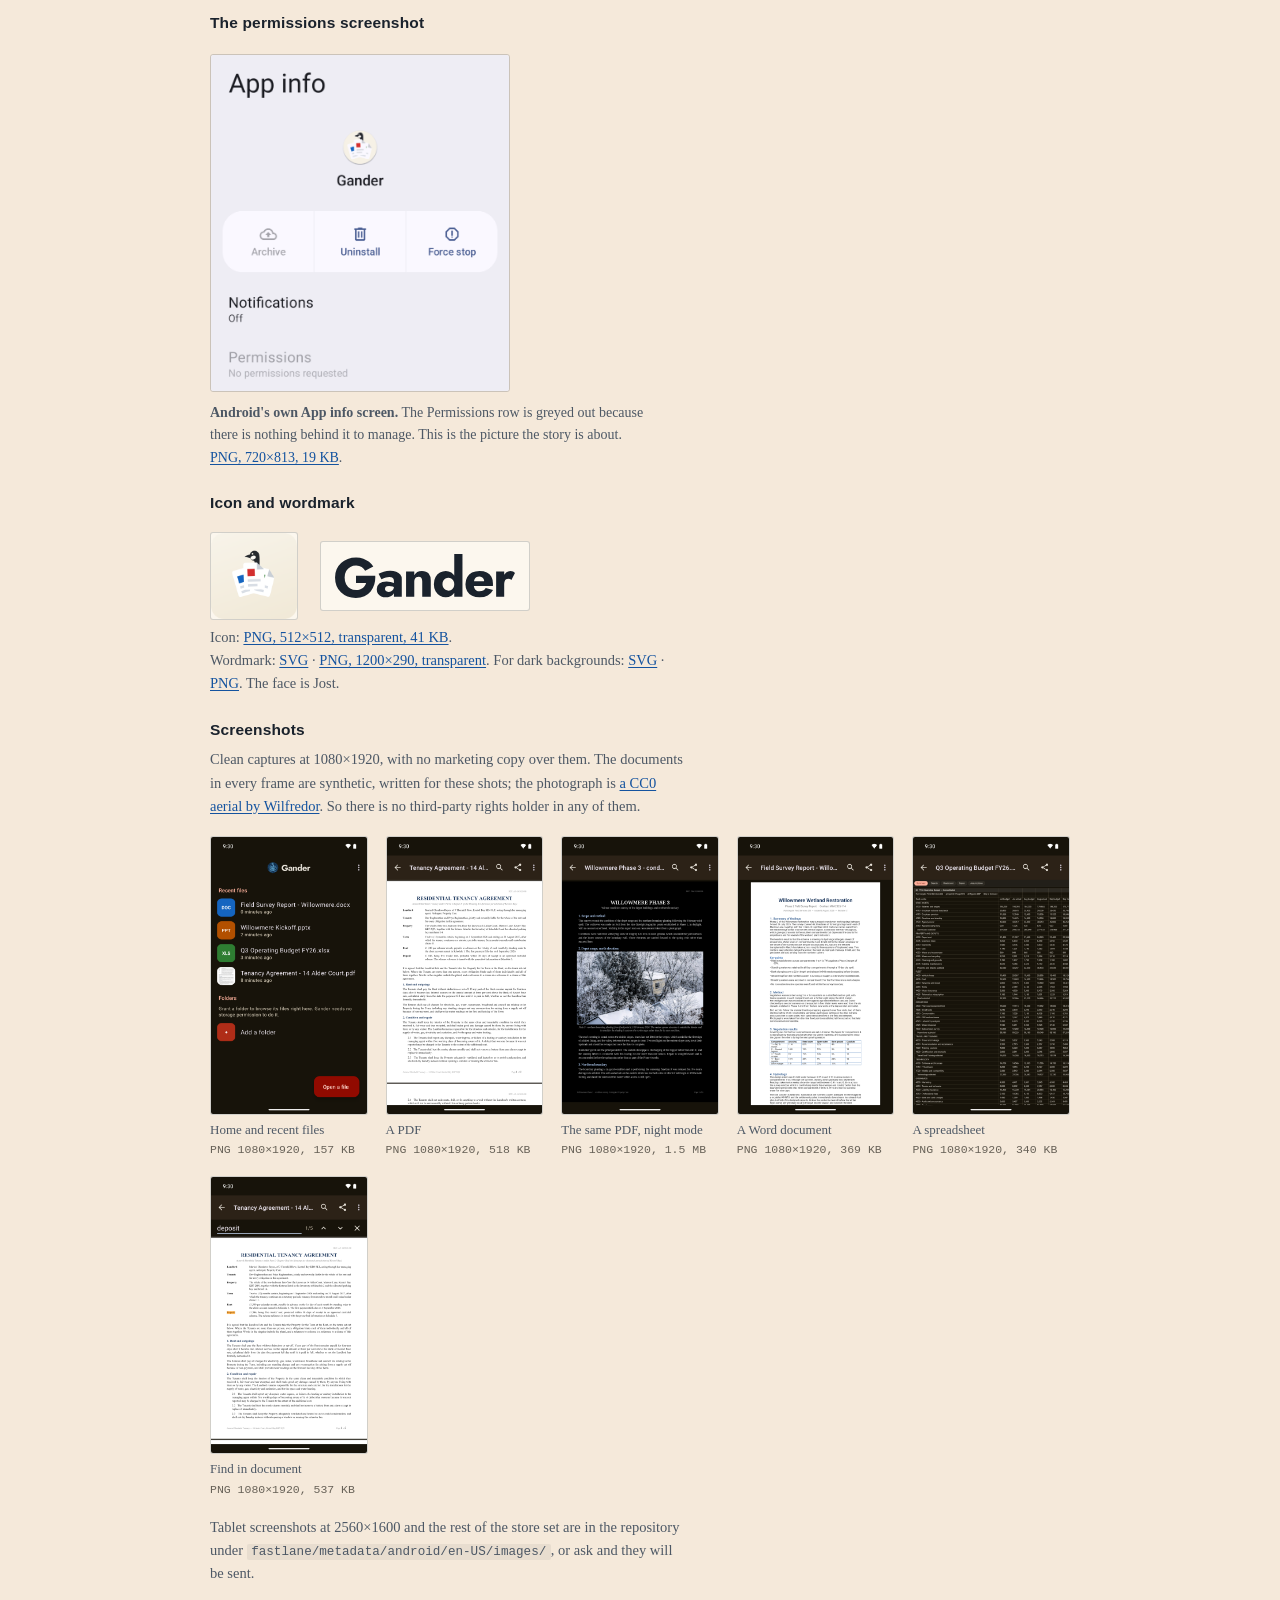
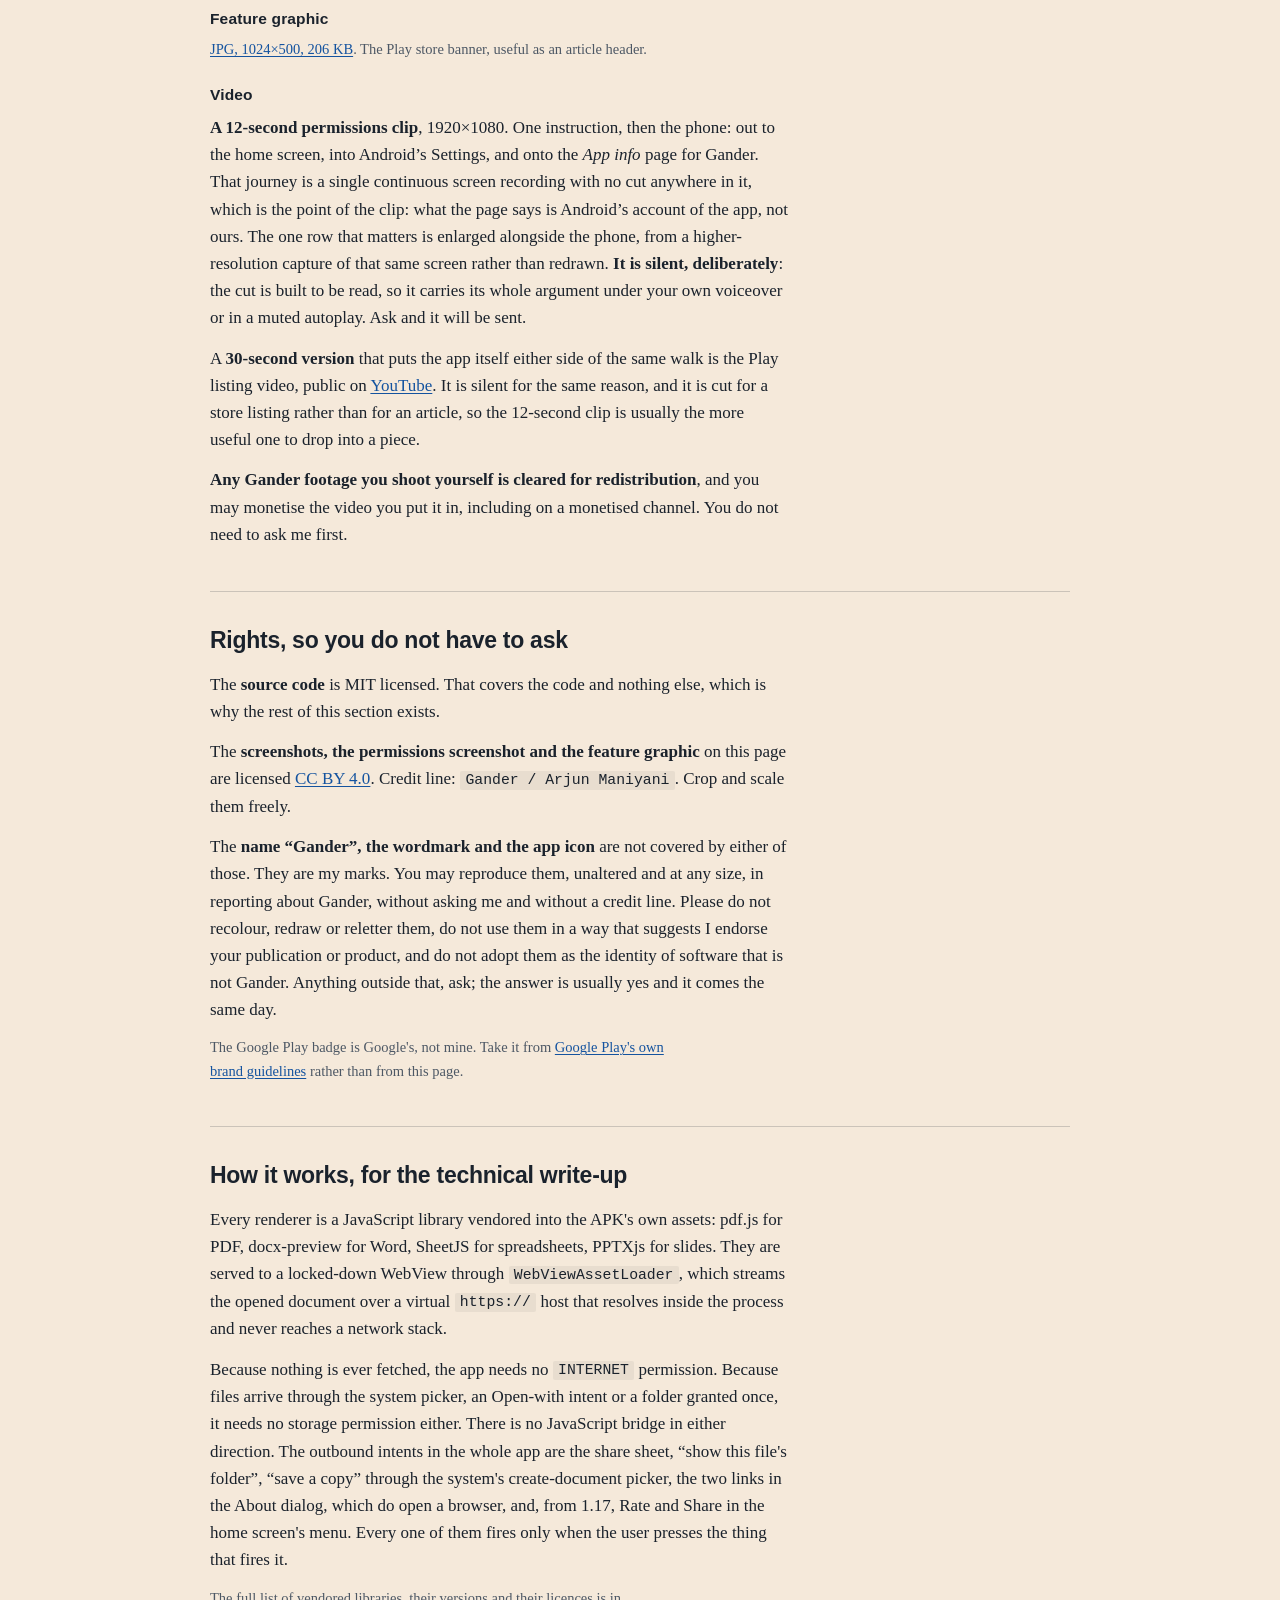
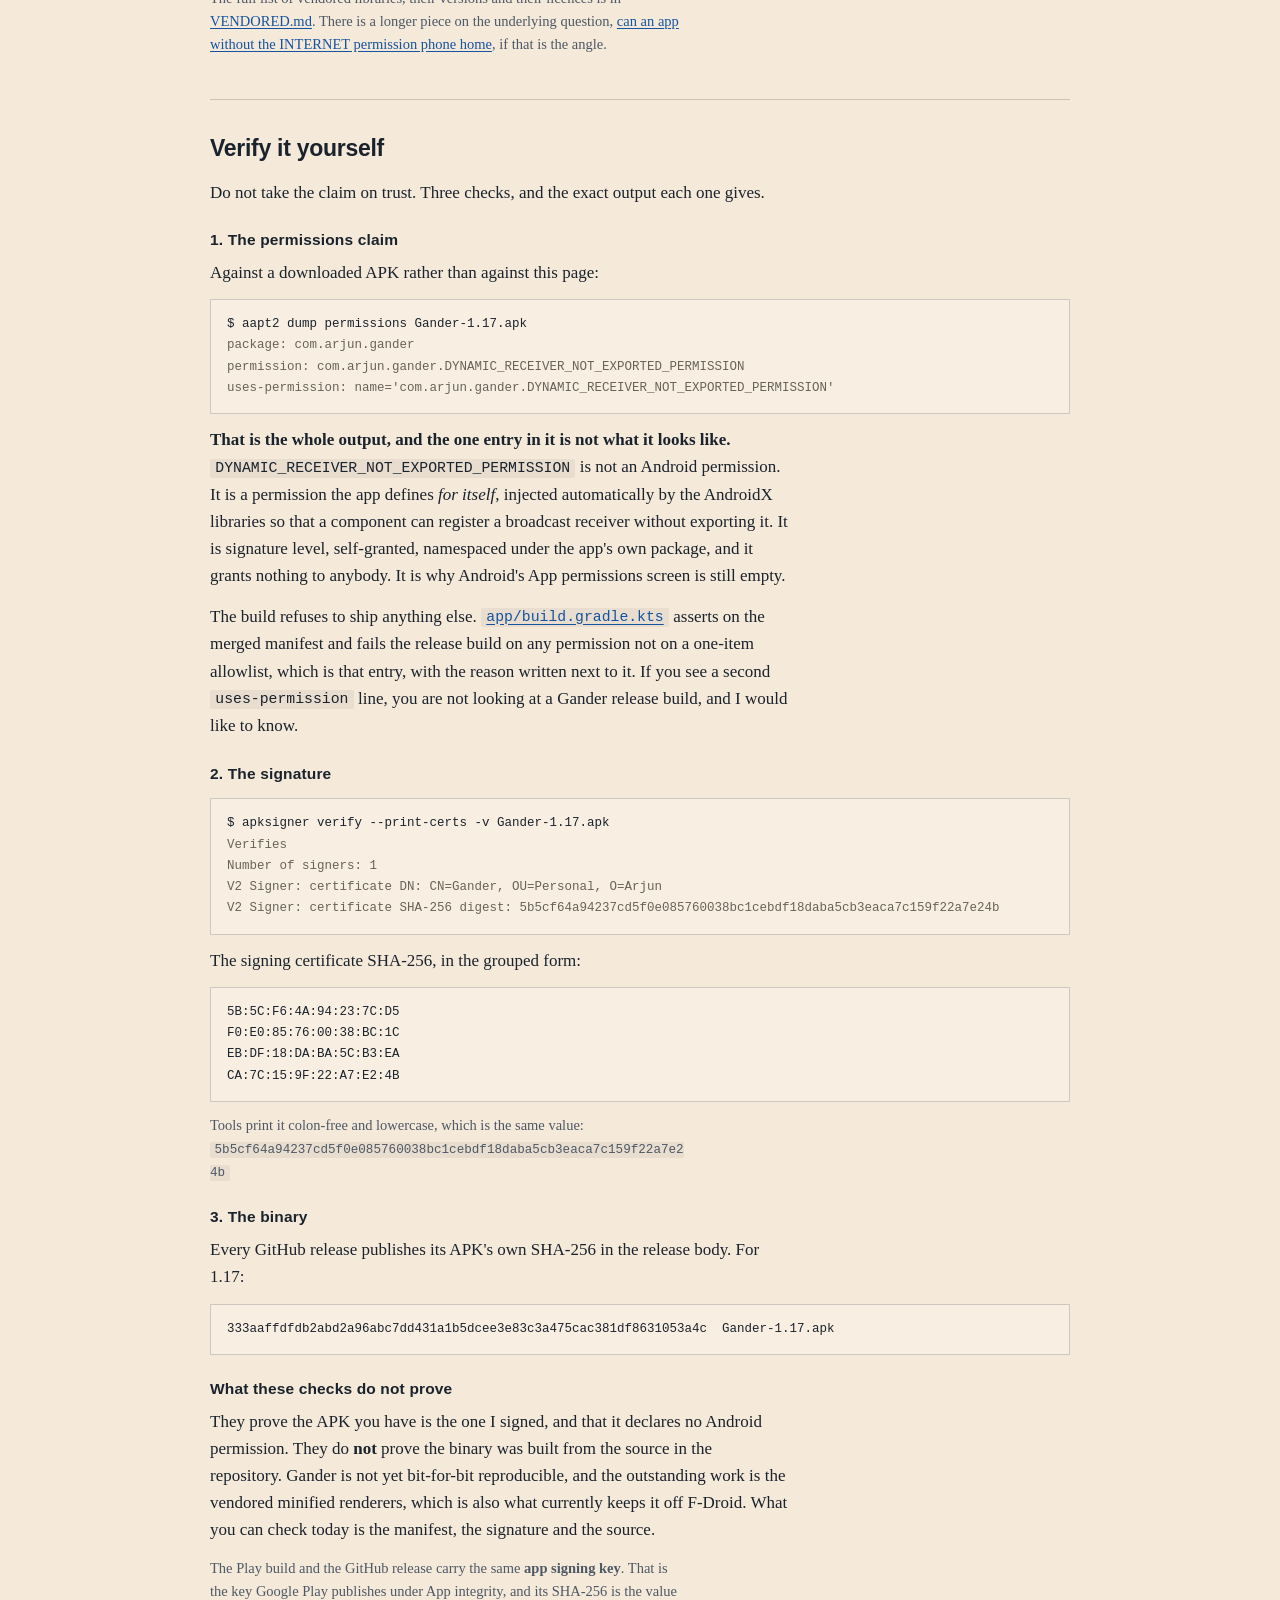
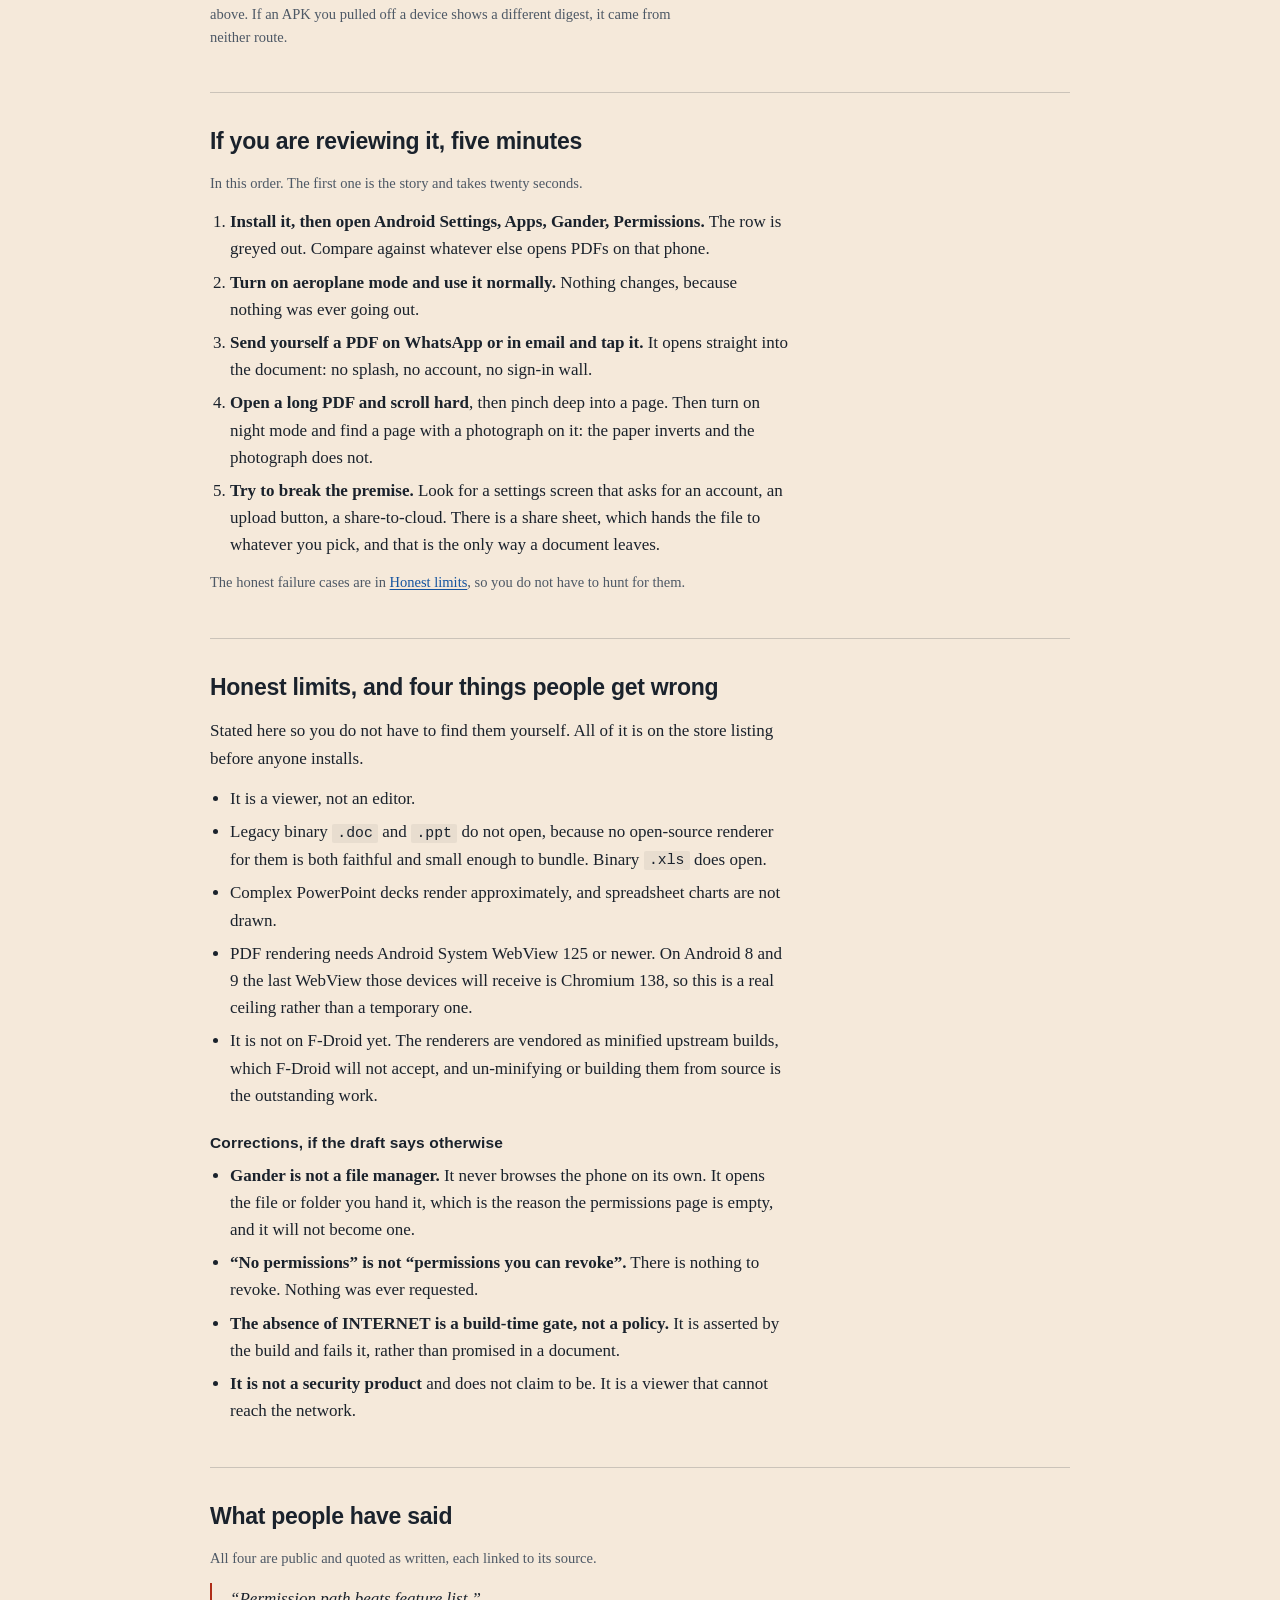
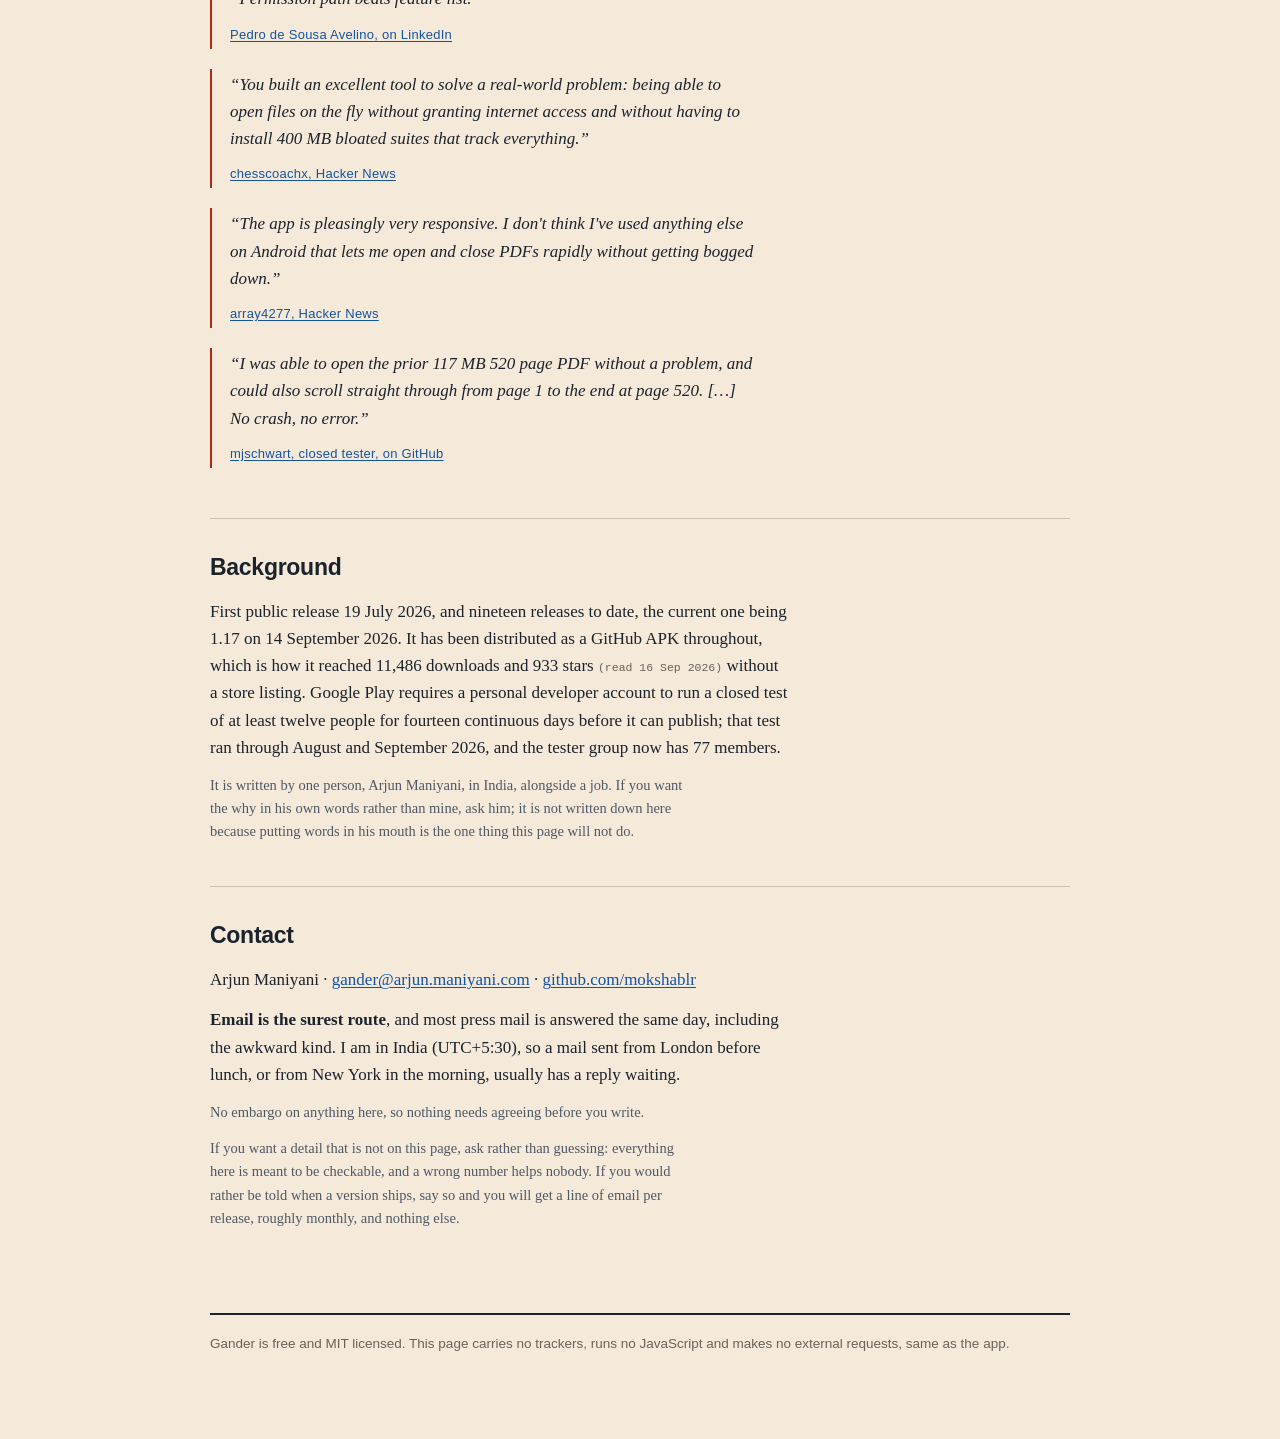
==== commit 5555dbf7: "Re-read the Play permission counts, correcting WPS Office to 29 and saying how they were pulled" ====
--- a/docs/press/index.html
+++ b/docs/press/index.html
@@ -16,8 +16,12 @@
      and the release SHA-256 in the verification commands, and the Background paragraph. Reach is
      stamped "read 16 Sep 2026" and appears twice. When the next release ships, walk that list.
 
-     Still stamped 29 Aug 2026: the competitor table under #permissions. Those are other people's
-     live Play listings and they move, so re-read all nine before any later upload. -->
+     The competitor table under #permissions was re-read on 16 September 2026 and is current. It is
+     not hand-read: it comes from google-play-scraper's permissions() against the US store, English,
+     the same method as the 29 August capture, so it can be repeated exactly rather than eyeballed.
+     WPS Office had moved 27 to 29 in those eighteen days and the other ten apps were unchanged,
+     which is precisely why it wants repeating before any later upload. Raw data for both captures
+     is in the vault under Projects/gander/evidence/. -->
 
 <meta property="og:type" content="website">
 <meta property="og:site_name" content="Gander">
@@ -320,17 +324,18 @@
   <h2 id="permissions">Permission entries, compared</h2>
   <div class="scroll" role="region" aria-label="Permission entries by app" tabindex="0"><table>
     <caption>Entries in Google Play's own user-facing <em>App permissions</em> list, which groups
-    some items under &ldquo;Other&rdquo;. Read 29 August 2026 from the US Play Store. These are
-    other people's listings and they change: check any figure against the live page before
-    printing it. The shape is the point rather than the last digit.</caption>
+    some items under &ldquo;Other&rdquo;. Pulled from Play's own US listing data on 16 September
+    2026, and a selection rather than every app on Play. These are other people's listings and they
+    change: check any figure against the live page before printing it. The shape is the point
+    rather than the last digit.</caption>
     <thead><tr>
       <th scope="col">App</th>
-      <th scope="col" class="n">Entries<br><span class="asof">29 Aug 2026</span></th>
+      <th scope="col" class="n">Entries<br><span class="asof">16 Sep 2026</span></th>
       <th scope="col">Opens</th>
     </tr></thead>
     <tbody>
       <tr><th scope="row" class="k">Google Docs</th><td class="n">30</td><td>Documents</td></tr>
-      <tr><th scope="row" class="k">WPS Office</th><td class="n">27</td><td>Office suite</td></tr>
+      <tr><th scope="row" class="k">WPS Office</th><td class="n">29</td><td>Office suite</td></tr>
       <tr><th scope="row" class="k">Microsoft Word</th><td class="n">26</td><td>Documents</td></tr>
       <tr><th scope="row" class="k">Adobe Acrobat Reader</th><td class="n">19</td><td>PDF</td></tr>
       <tr><th scope="row" class="k">Foxit PDF Editor</th><td class="n">17</td><td>PDF</td></tr>
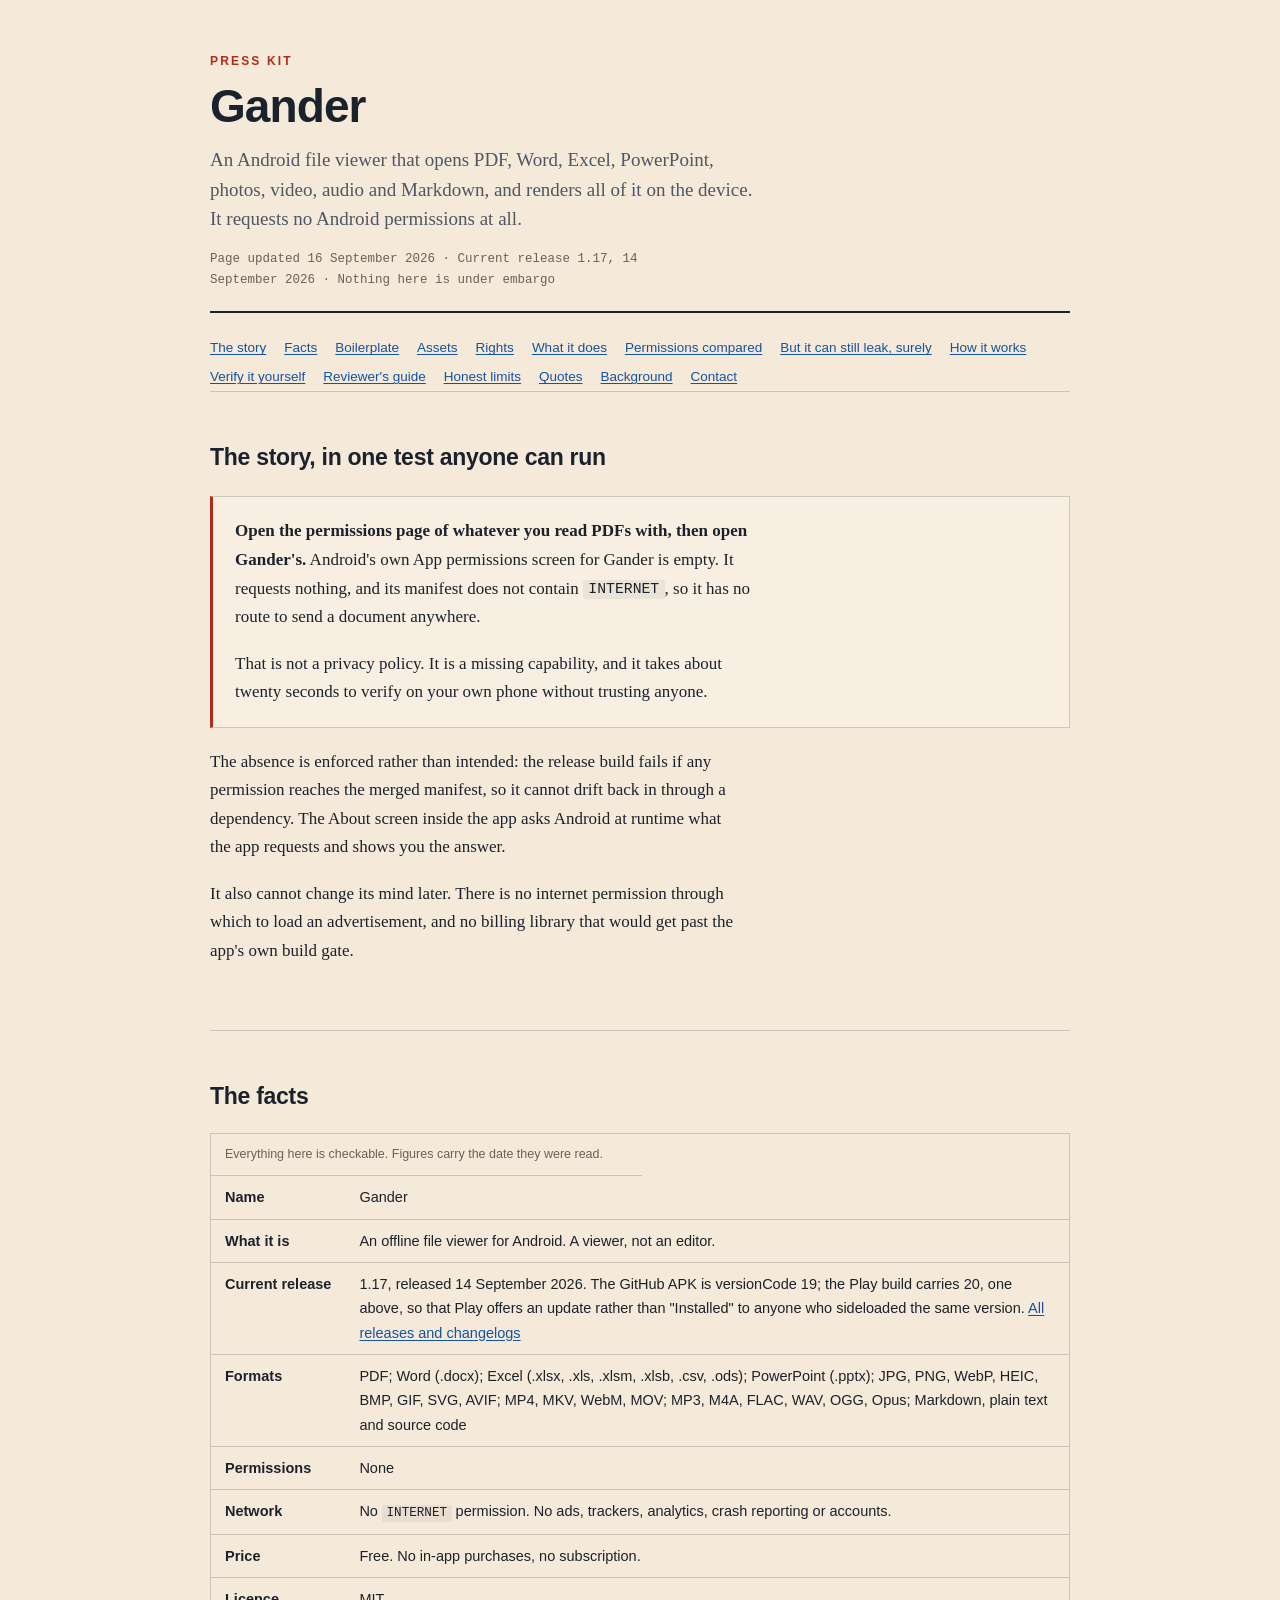
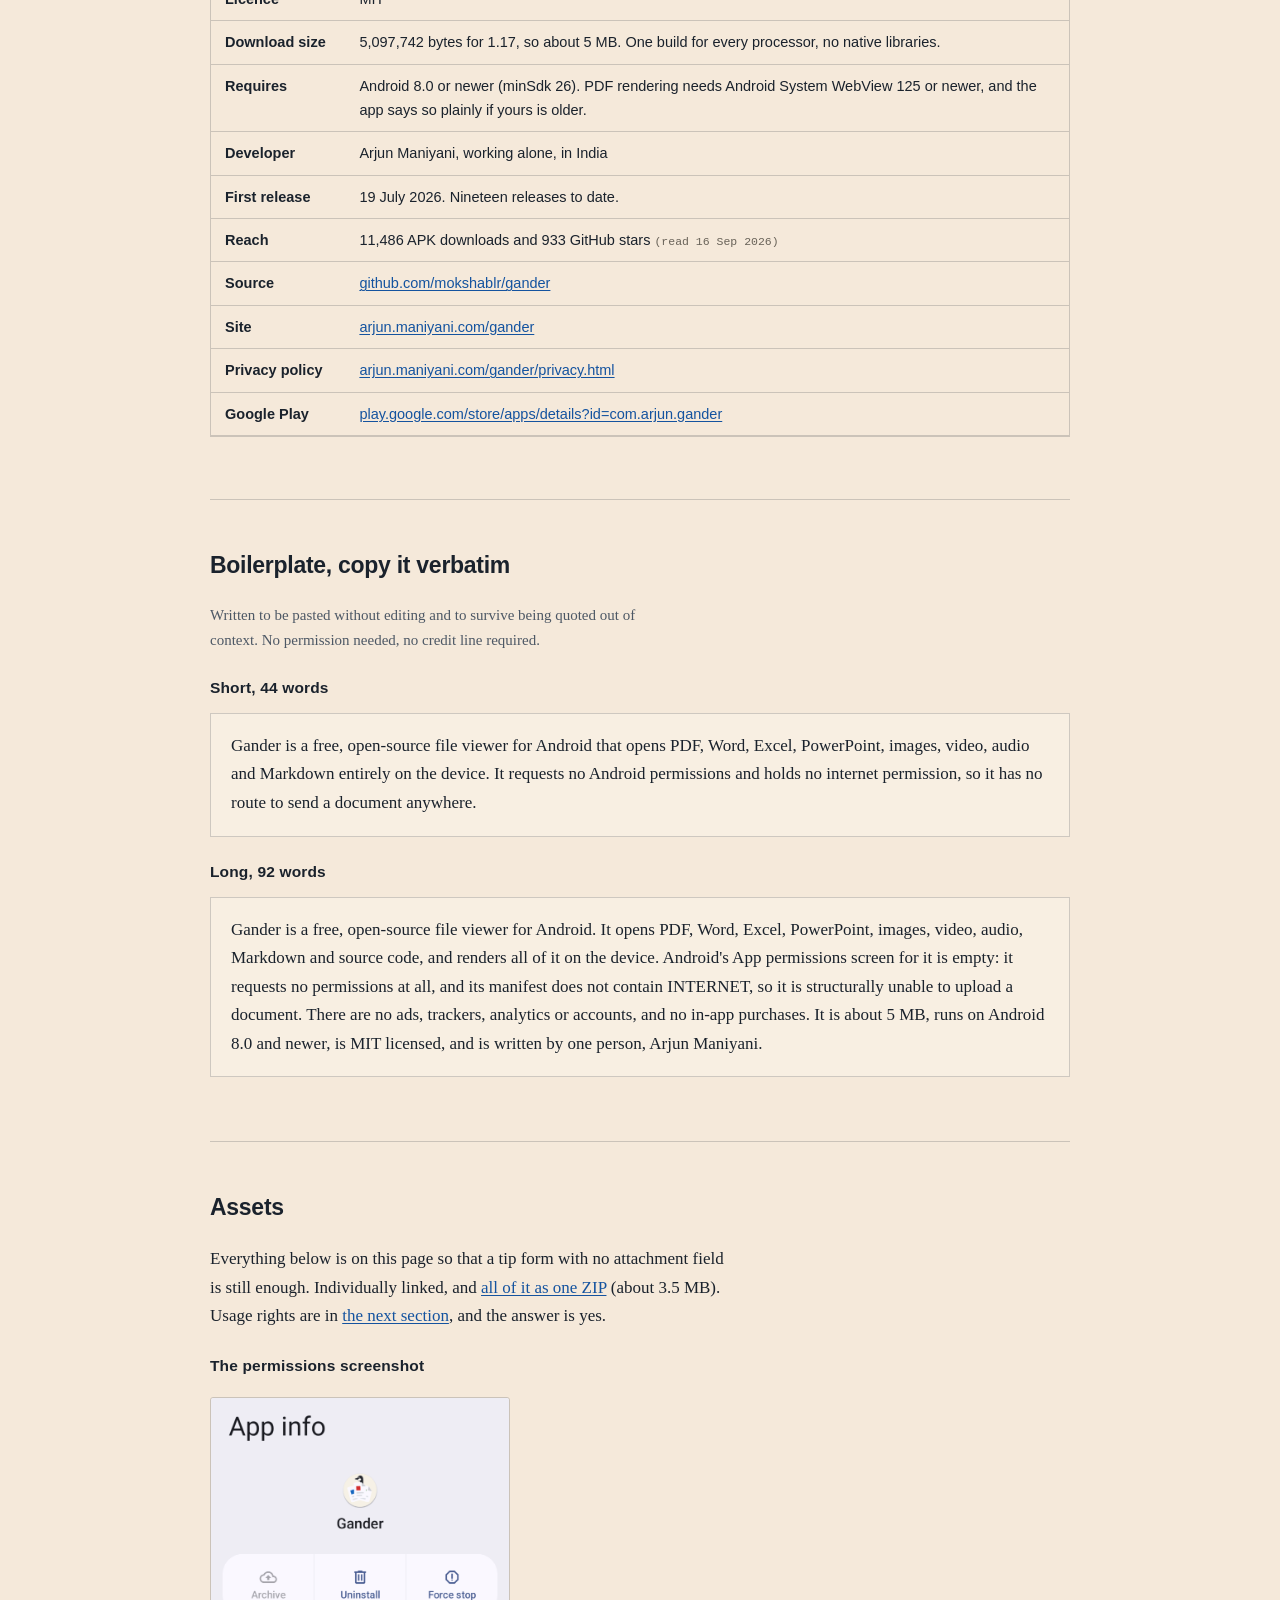
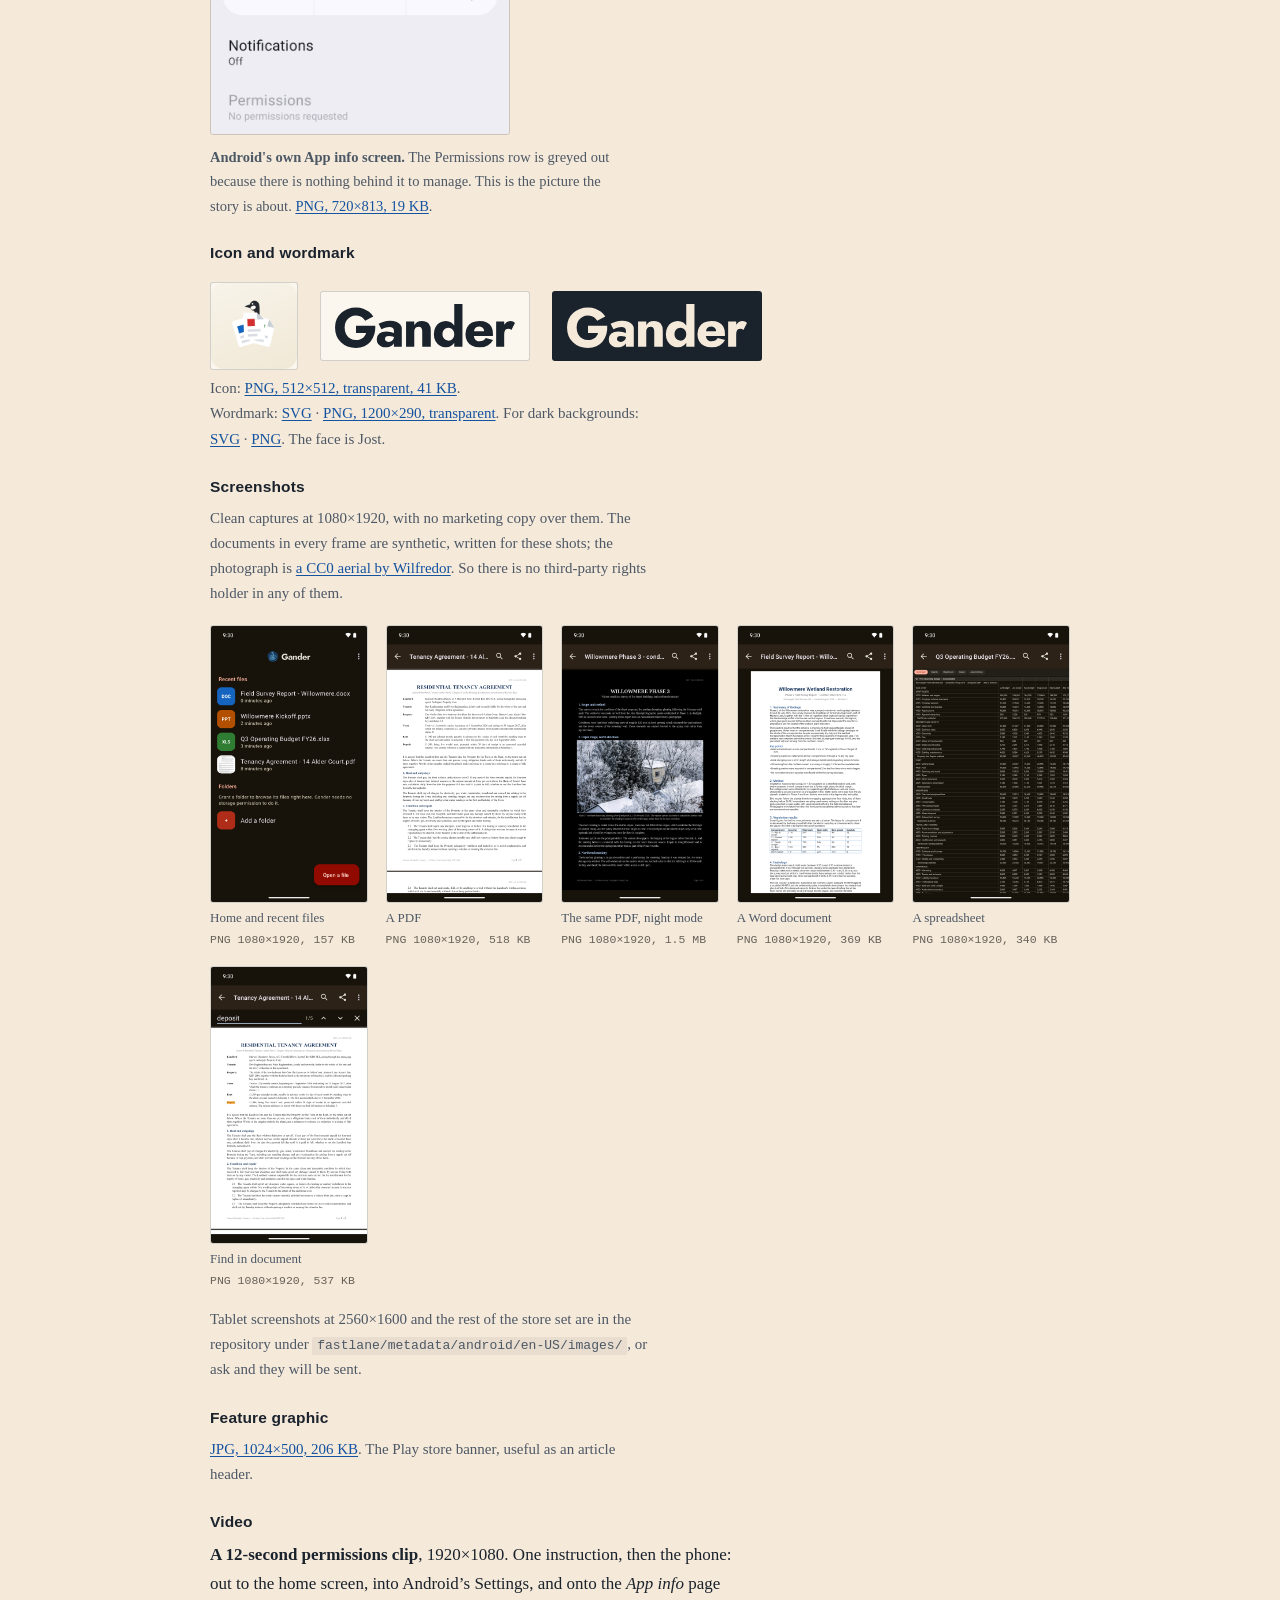
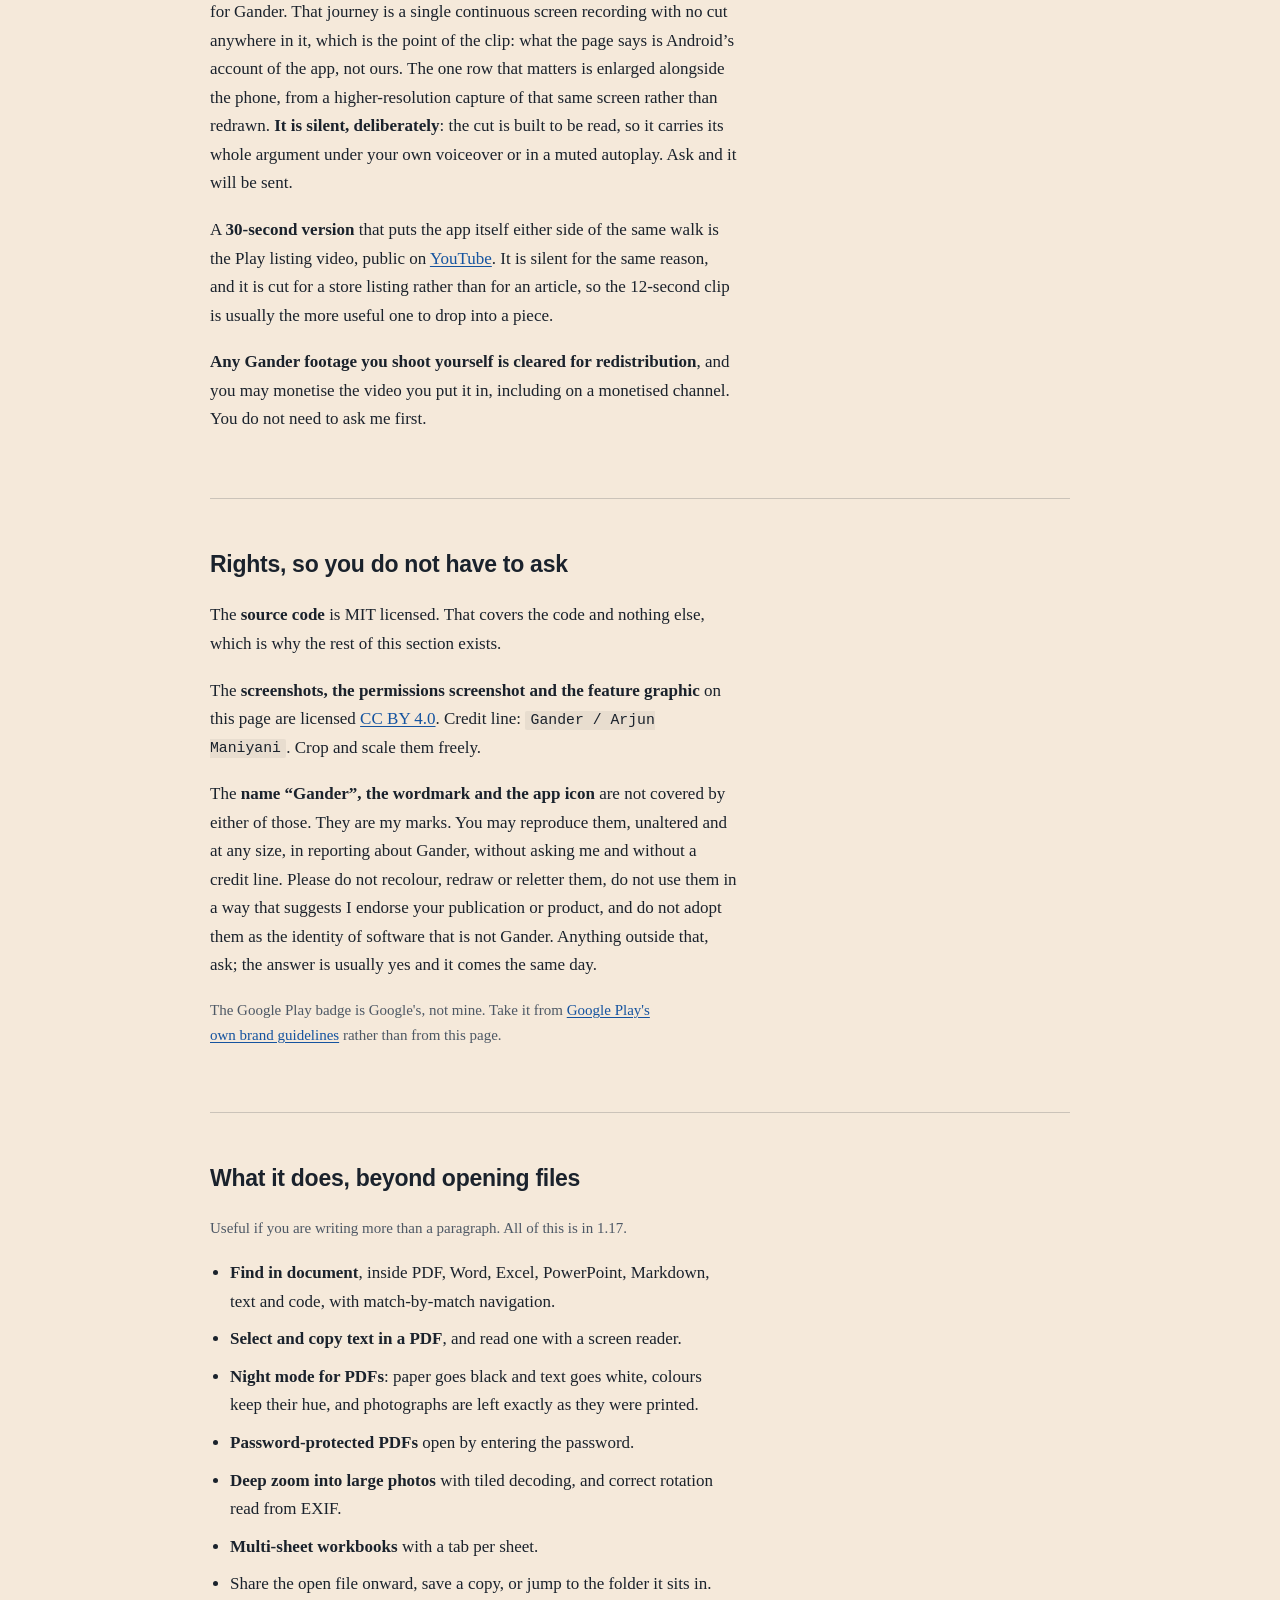
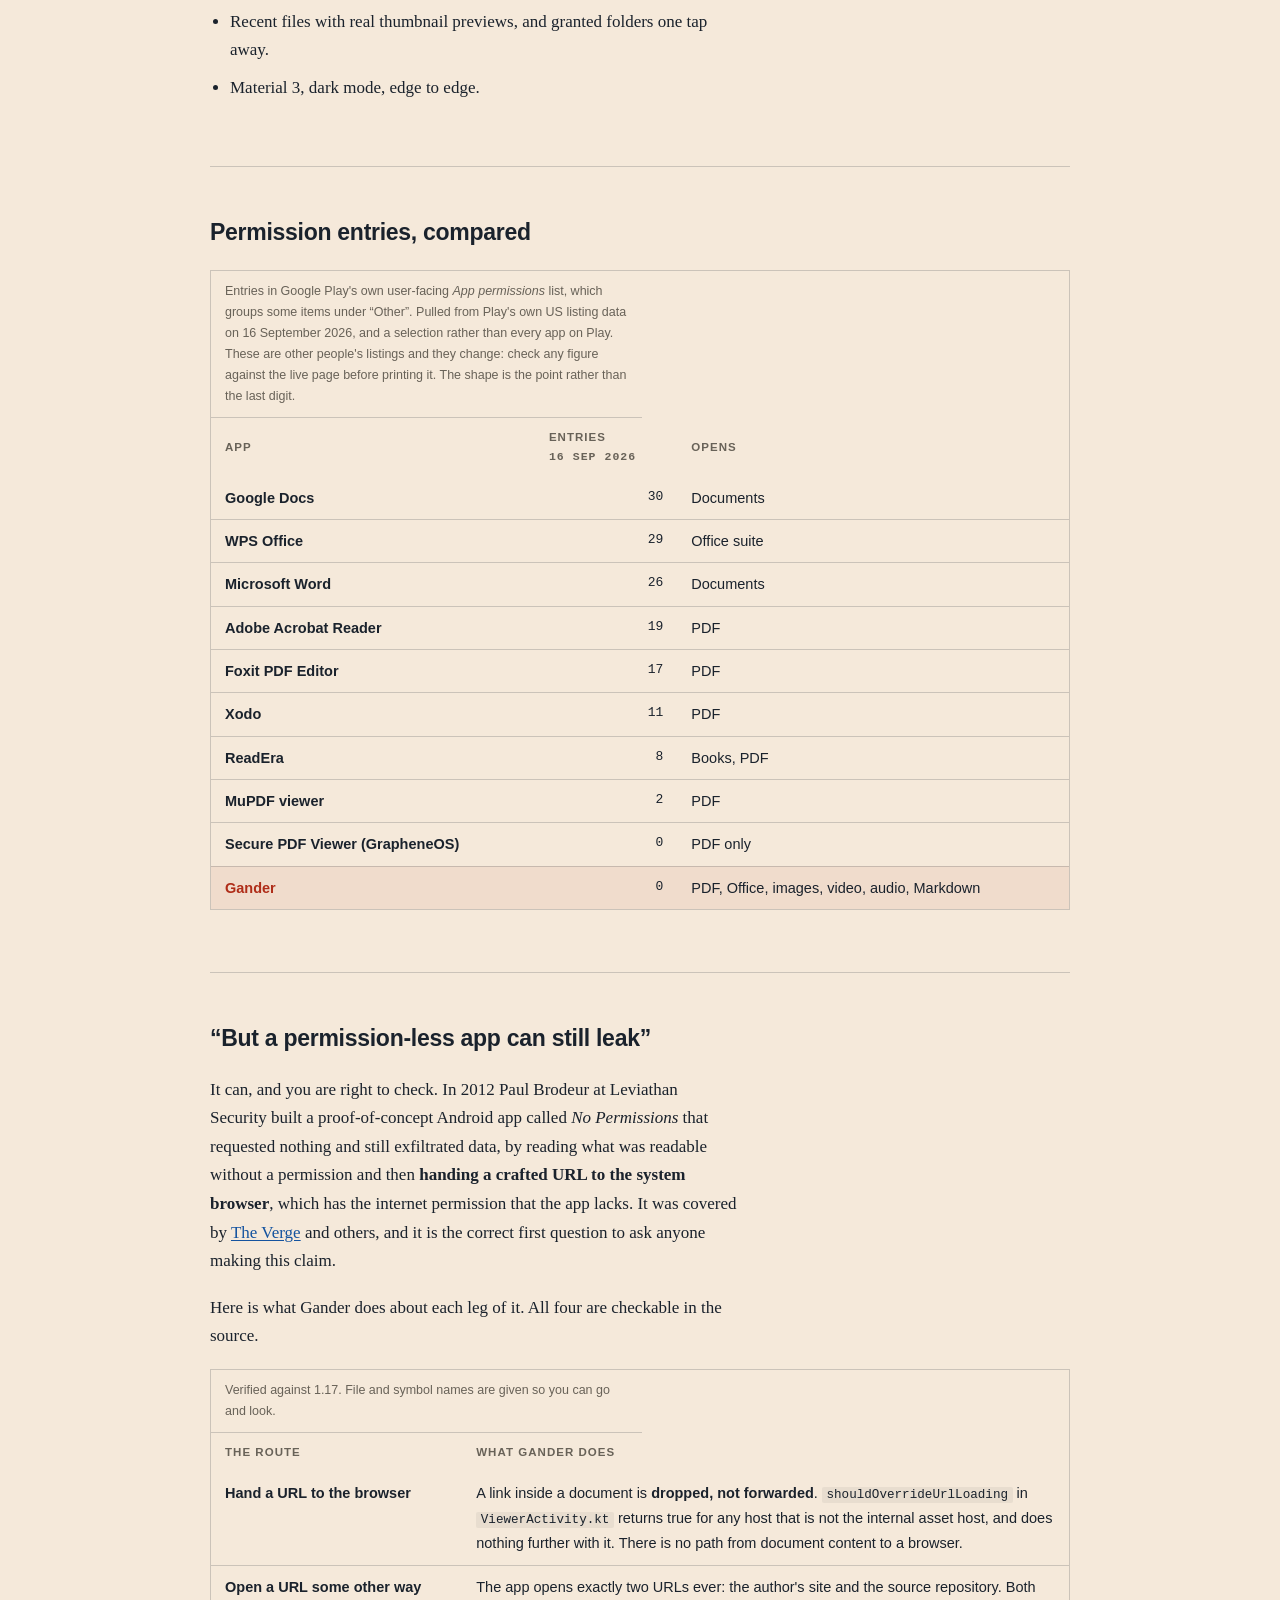
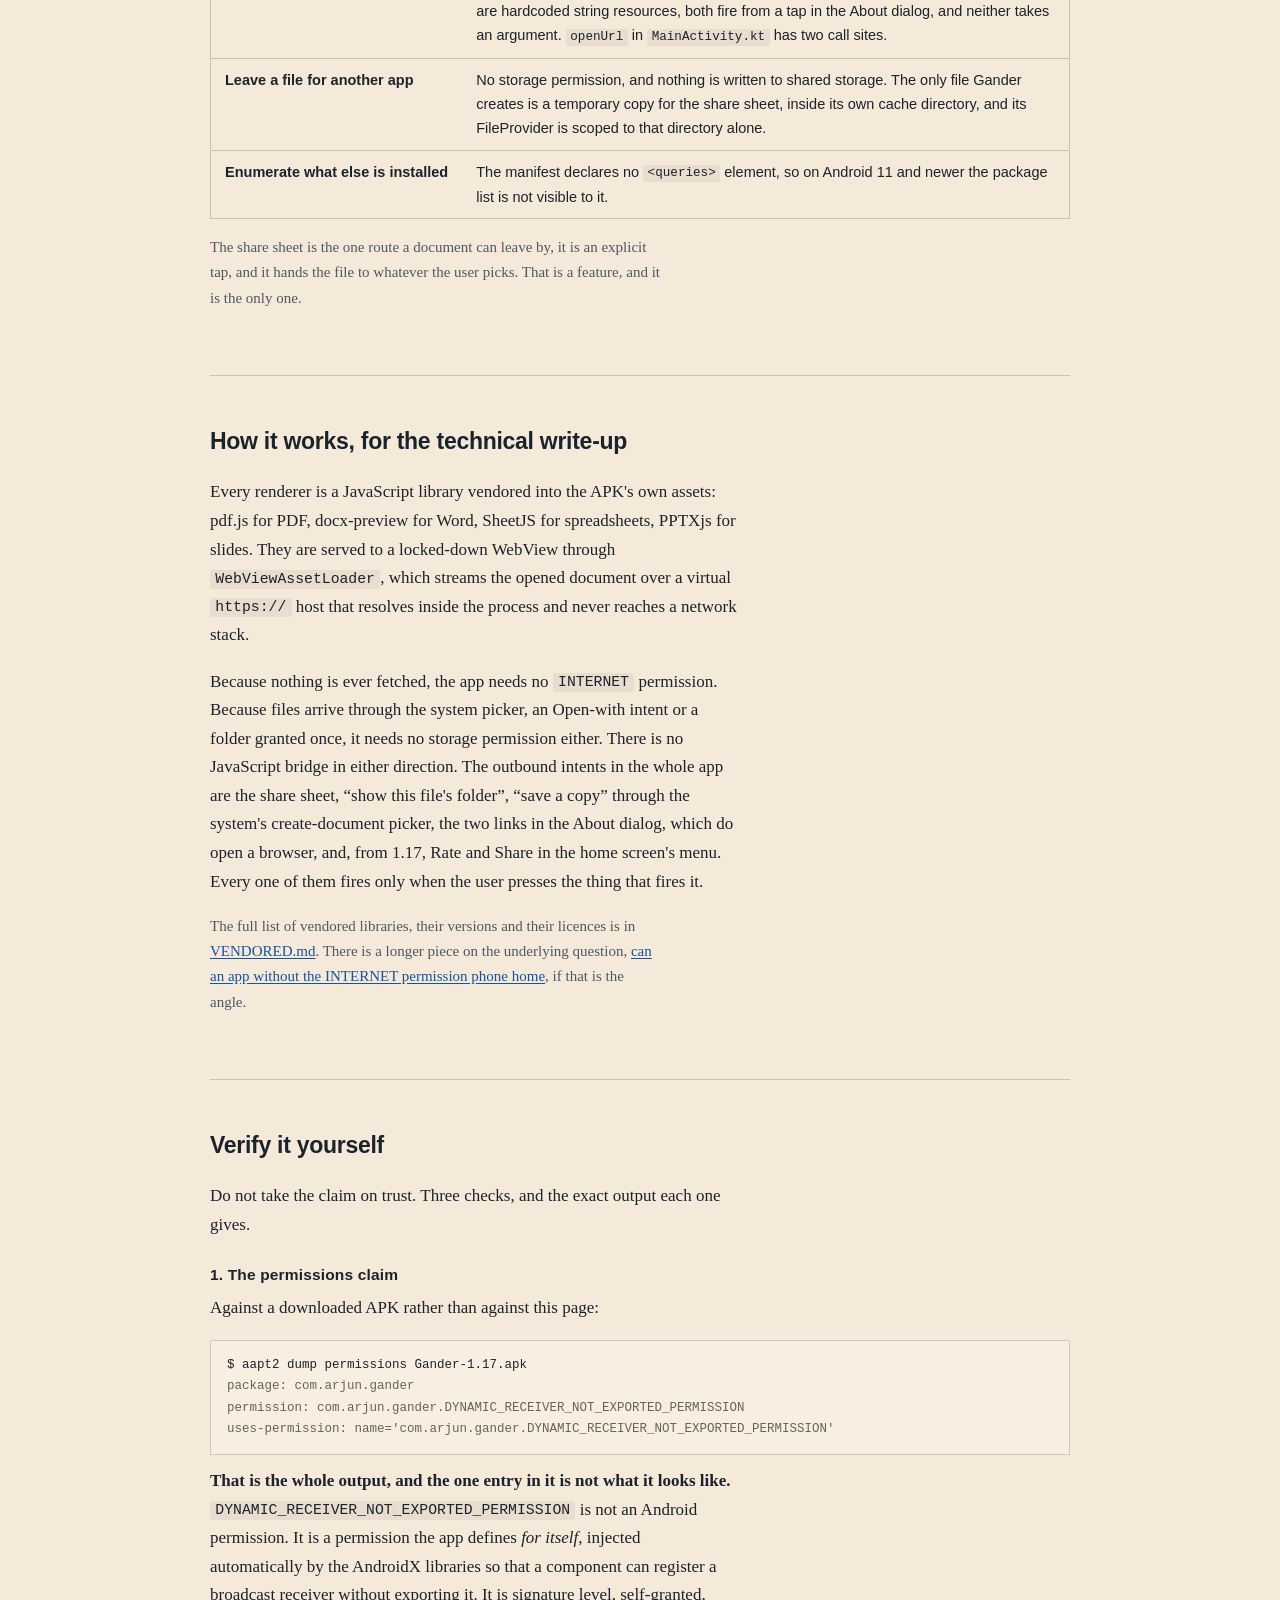
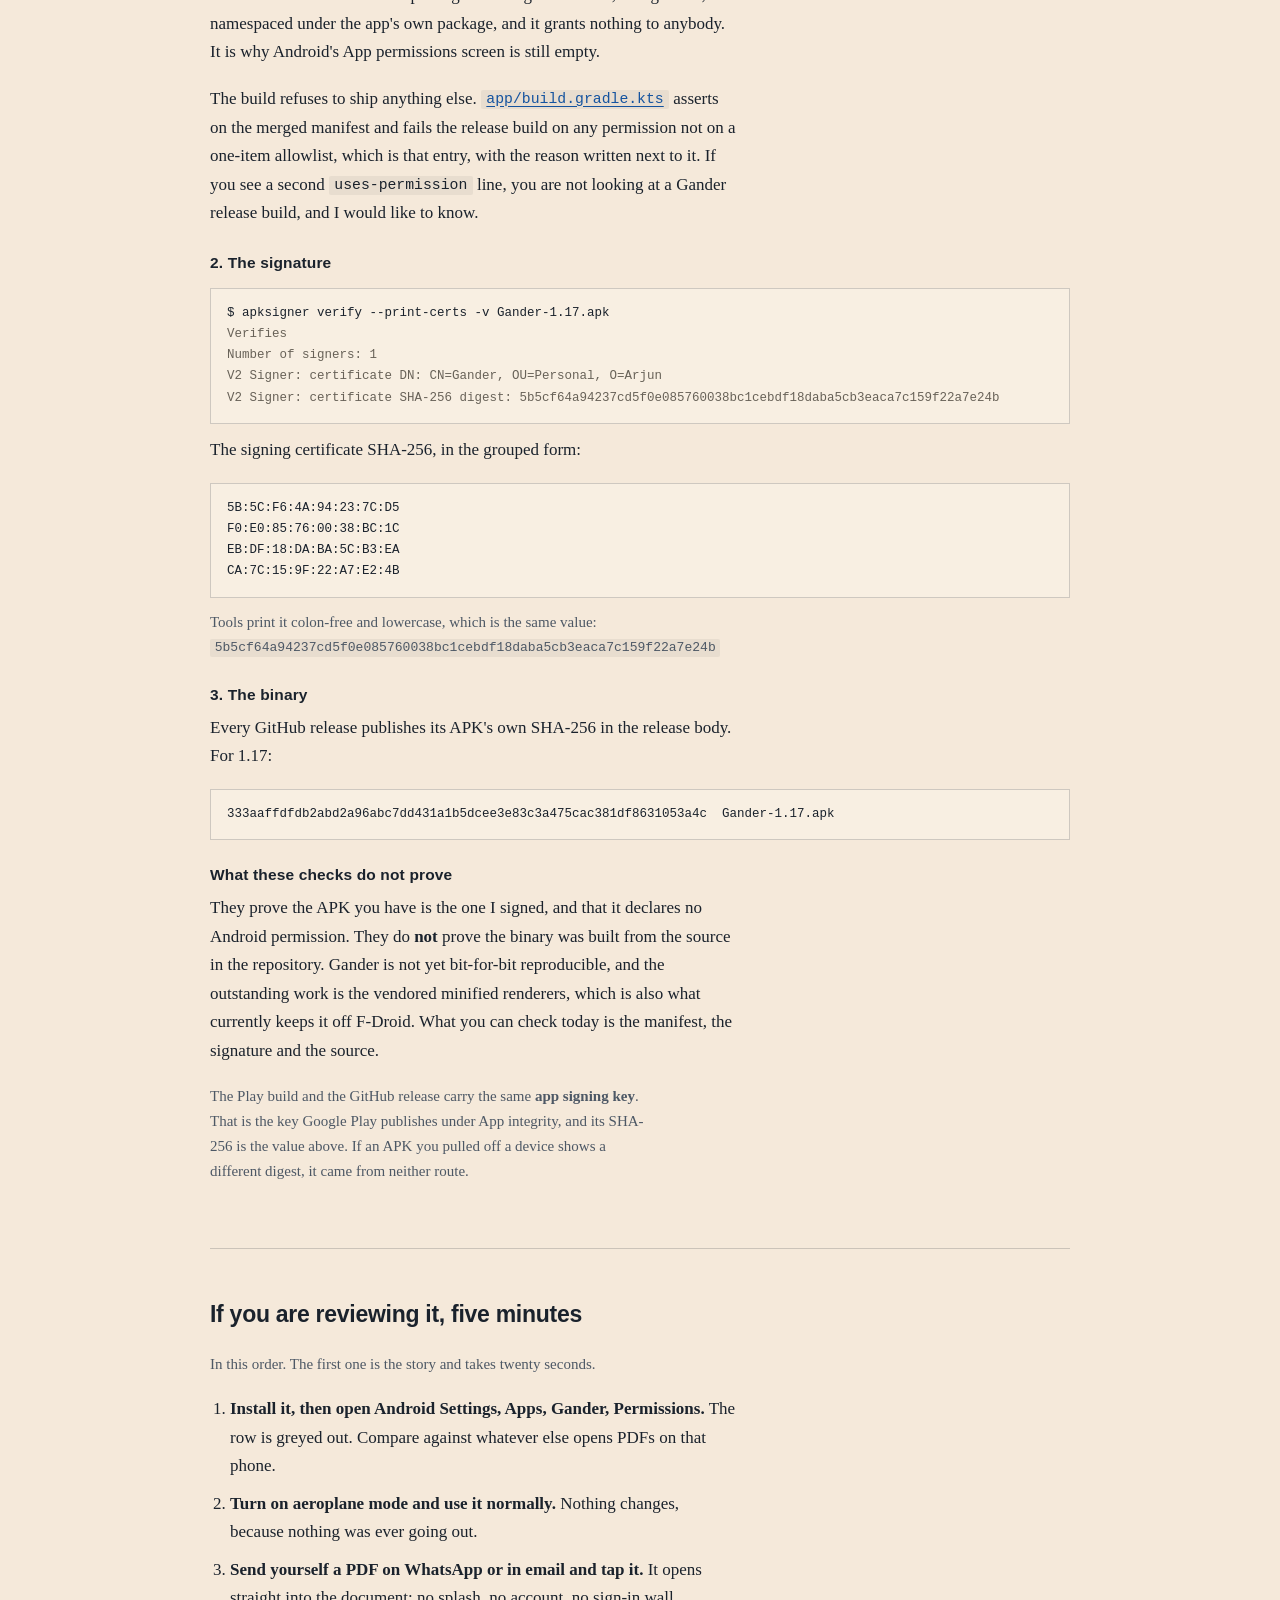
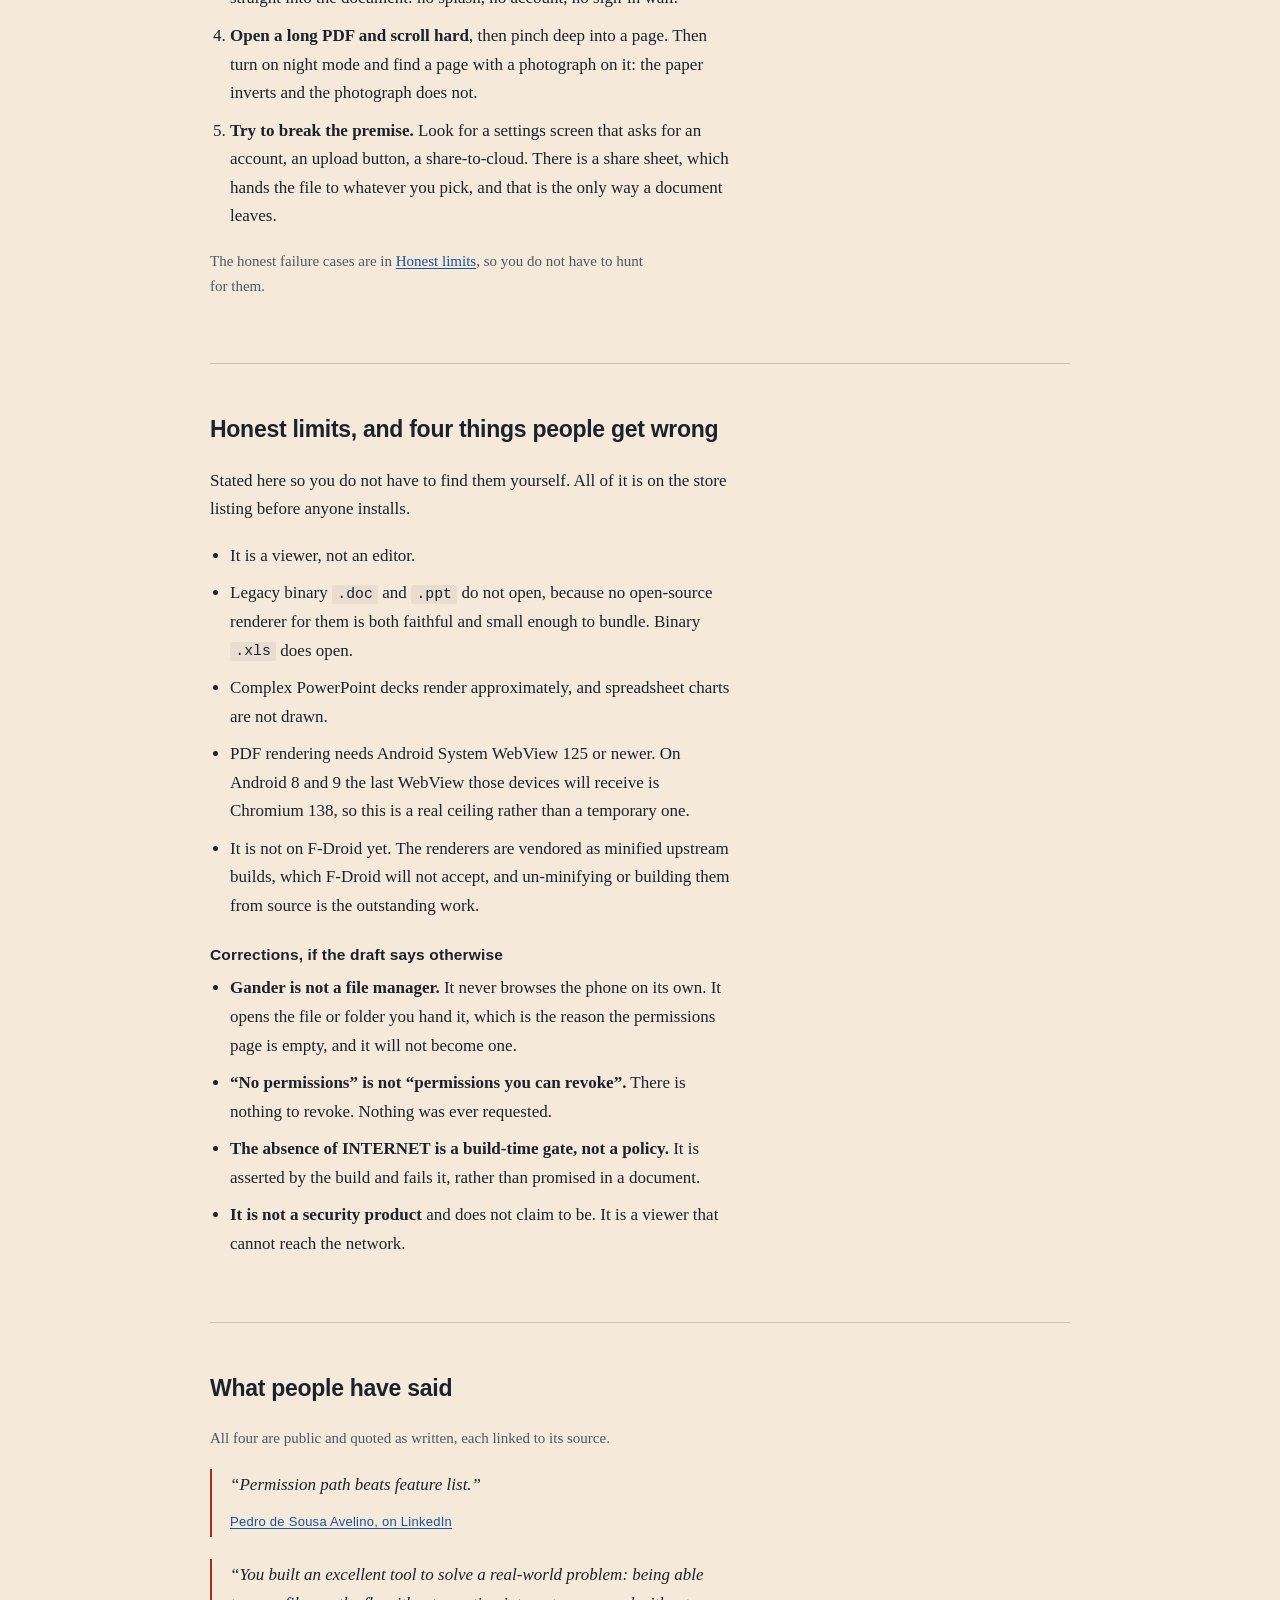
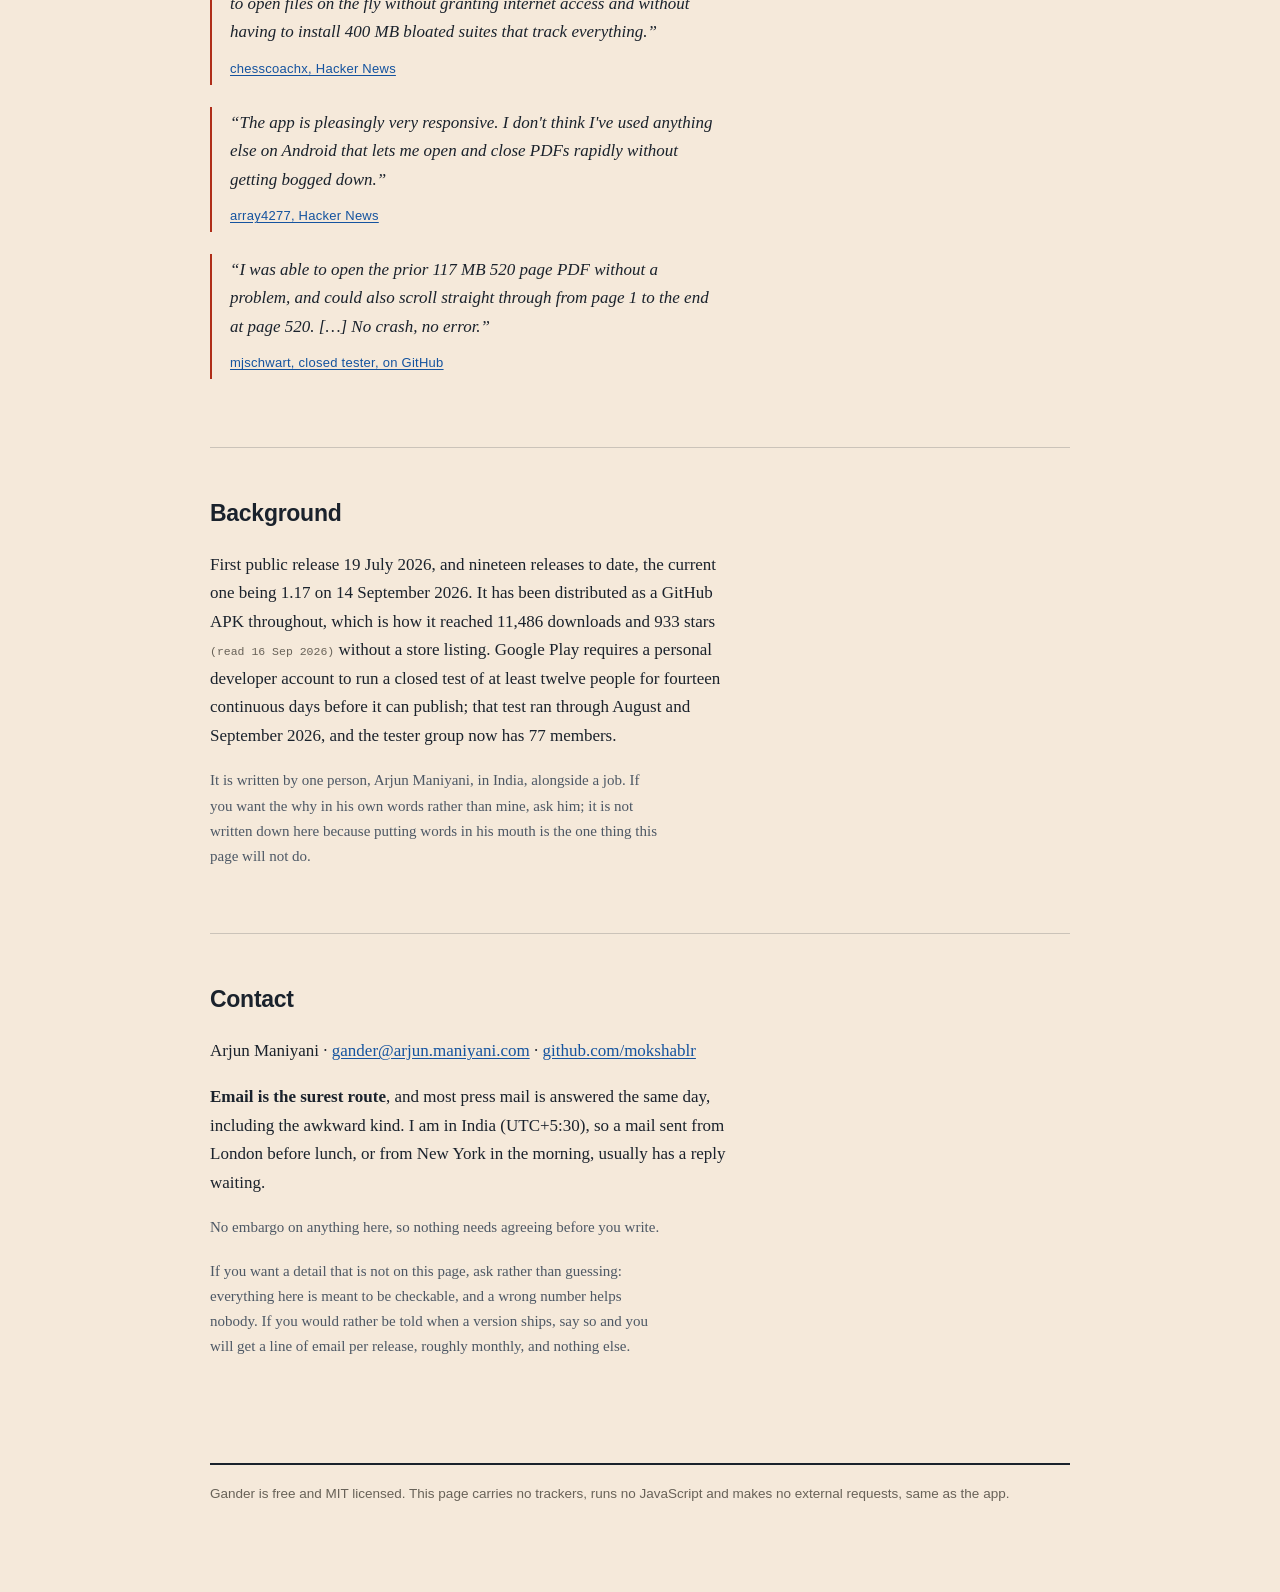
==== commit 2b815257: "Reorder the press kit for readers, loosen the type, and fix the dark-mode wordmark" ====
--- a/docs/press/index.html
+++ b/docs/press/index.html
@@ -76,7 +76,7 @@
 
 *{box-sizing:border-box}
 body{margin:0;background:var(--paper);color:var(--ink);font-family:var(--serif);
-  font-size:17px;line-height:1.6;-webkit-font-smoothing:antialiased;-webkit-text-size-adjust:100%}
+  font-size:17px;line-height:1.68;-webkit-font-smoothing:antialiased;-webkit-text-size-adjust:100%}
 .wrap{max-width:940px;margin:0 auto;padding:clamp(24px,4vw,56px) clamp(18px,4vw,40px) 90px}
 a{color:var(--blue);text-underline-offset:2px}
 a:focus-visible{outline:2px solid var(--red);outline-offset:3px}
@@ -86,21 +86,21 @@
   color:var(--red);font-weight:600;margin:0 0 12px}
 h1{font-family:var(--geo);font-weight:700;font-size:clamp(30px,5vw,46px);line-height:1.04;
   letter-spacing:-.02em;margin:0 0 14px;text-wrap:balance}
-.stand{font-size:19px;line-height:1.5;color:var(--ink-soft);max-width:58ch;margin:0}
+.stand{font-size:19px;line-height:1.55;color:var(--ink-soft);max-width:58ch;margin:0}
 .updated{font-family:var(--mono);font-size:12.5px;color:var(--ink-faint);margin:16px 0 0}
 
 nav.toc{font-family:var(--geo);font-size:13.5px;padding:16px 0 2px;border-bottom:1px solid var(--rule)}
 nav.toc ul{list-style:none;margin:0;padding:0;display:flex;flex-wrap:wrap;gap:6px 18px;max-width:none}
 nav.toc li{margin:0}
 
-section{padding:30px 0;border-top:1px solid var(--rule)}
+section{padding:46px 0;border-top:1px solid var(--rule)}
 section:first-of-type{border-top:0}
 h2{font-family:var(--geo);font-weight:700;font-size:23px;letter-spacing:-.012em;
-  margin:0 0 12px;text-wrap:balance;scroll-margin-top:14px}
+  margin:0 0 18px;text-wrap:balance;scroll-margin-top:14px}
 h3{font-family:var(--geo);font-weight:600;font-size:15.5px;letter-spacing:.01em;margin:22px 0 6px}
-p{margin:0 0 13px;max-width:68ch}
-ul,ol{margin:0 0 13px;padding-left:20px;max-width:68ch}
-li{margin-bottom:6px}
+p{margin:0 0 18px;max-width:62ch}
+ul,ol{margin:0 0 18px;padding-left:20px;max-width:62ch}
+li{margin-bottom:9px}
 
 .claim{background:var(--card);border:1px solid var(--rule);border-left:3px solid var(--red);
   padding:20px 22px;margin:20px 0}
@@ -114,7 +114,7 @@
 .scroll:focus-visible{outline:2px solid var(--red);outline-offset:2px}
 table{border-collapse:collapse;width:100%;font-size:14.5px;font-family:var(--geo);min-width:460px}
 caption{text-align:left;font-family:var(--geo);font-size:12.5px;color:var(--ink-faint);
-  padding:10px 14px;border-bottom:1px solid var(--rule);max-width:68ch}
+  padding:10px 14px;border-bottom:1px solid var(--rule);max-width:62ch}
 th{text-align:left;font-size:11.5px;letter-spacing:.09em;text-transform:uppercase;
   color:var(--ink-faint);font-weight:600;padding:10px 14px;border-bottom:1.5px solid var(--rule-firm);
   white-space:nowrap}
@@ -137,14 +137,21 @@
 
 figure{margin:18px 0}
 figure img{display:block;width:100%;max-width:300px;height:auto;border:1px solid var(--rule);border-radius:3px}
-figcaption{font-size:14px;color:var(--ink-soft);margin-top:10px;max-width:62ch}
+figcaption{font-size:14.5px;color:var(--ink-soft);margin-top:10px;max-width:58ch}
 
 .brandrow{display:flex;flex-wrap:wrap;gap:22px;align-items:center;margin:16px 0 6px}
 .brandrow img{border:1px solid var(--rule);border-radius:3px;background:var(--sheet)}
 .brandrow .ico{width:88px;height:88px}
-.brandrow .wm{width:210px;height:auto;padding:12px 14px}
-
-blockquote{margin:0 0 20px;padding:2px 0 2px 18px;border-left:2px solid var(--red);max-width:64ch}
+/* Fixed grounds, deliberately not themed. Each wordmark is filled for one
+   background and is invisible on the other: in dark mode --sheet resolves to
+   #1a222c, which is exactly the ink gander-wordmark.svg is filled with, so the
+   swatch rendered as an empty box at 1.00:1 contrast. Showing both on their own
+   grounds is also what a press kit should do, since a journalist has to see
+   which variant is which. Do not replace these with var(--sheet). */
+.brandrow .wm{width:210px;height:auto;padding:12px 14px;background:#fcf7ee}
+.brandrow .wm-inv{background:#1a222c}
+
+blockquote{margin:0 0 22px;padding:2px 0 2px 18px;border-left:2px solid var(--red);max-width:60ch}
 blockquote p{font-style:italic;margin:0 0 7px}
 blockquote cite{font-style:normal;font-family:var(--geo);font-size:13px;color:var(--ink-faint);
   letter-spacing:.02em}
@@ -165,7 +172,10 @@
 .fp.wrapme{white-space:pre-wrap;word-break:break-all}
 .fp .dim{color:var(--ink-faint)}
 
-.note{font-size:14.5px;color:var(--ink-soft);max-width:66ch}
+.note{font-size:15px;color:var(--ink-soft);max-width:60ch}
+/* A 64-character hex has to sit on one line: broken across two it can be
+   mis-copied, which defeats the section it lives in. */
+.note.wide{max-width:74ch}
 .asof{font-family:var(--mono);font-size:11.5px;color:var(--ink-faint);white-space:nowrap}
 footer{margin-top:40px;padding-top:18px;border-top:2px solid var(--ink);
   font-family:var(--geo);font-size:13.5px;color:var(--ink-faint)}
@@ -251,13 +261,13 @@
 <nav class="toc" aria-label="Sections">
   <ul>
     <li><a href="#story">The story</a></li>
-    <li><a href="#objection">But it can still leak, surely</a></li>
-    <li><a href="#permissions">Permissions compared</a></li>
+    <li><a href="#facts">Facts</a></li>
     <li><a href="#boilerplate">Boilerplate</a></li>
-    <li><a href="#facts">Facts</a></li>
-    <li><a href="#features">What it does</a></li>
     <li><a href="#assets">Assets</a></li>
     <li><a href="#rights">Rights</a></li>
+    <li><a href="#features">What it does</a></li>
+    <li><a href="#permissions">Permissions compared</a></li>
+    <li><a href="#objection">But it can still leak, surely</a></li>
     <li><a href="#how">How it works</a></li>
     <li><a href="#verify">Verify it yourself</a></li>
     <li><a href="#review">Reviewer's guide</a></li>
@@ -283,7 +293,186 @@
   <p>It also cannot change its mind later. There is no internet permission through which to load an
   advertisement, and no billing library that would get past the app's own build gate.</p>
 </section>
-
+<section>
+  <h2 id="facts">The facts</h2>
+  <div class="scroll" role="region" aria-label="Fact sheet" tabindex="0"><table>
+    <caption>Everything here is checkable. Figures carry the date they were read.</caption>
+    <tbody>
+      <tr><th scope="row" class="k">Name</th><td>Gander</td></tr>
+      <tr><th scope="row" class="k">What it is</th><td>An offline file viewer for Android. A viewer, not an editor.</td></tr>
+      <tr><th scope="row" class="k">Current release</th><td>1.17, released 14 September 2026. The GitHub APK is versionCode 19; the Play build carries 20, one above, so that Play offers an update rather than "Installed" to anyone who sideloaded the same version. <a href="https://github.com/mokshablr/gander/releases">All releases and changelogs</a></td></tr>
+      <tr><th scope="row" class="k">Formats</th><td>PDF; Word (.docx); Excel (.xlsx, .xls, .xlsm, .xlsb, .csv, .ods); PowerPoint (.pptx); JPG, PNG, WebP, HEIC, BMP, GIF, SVG, AVIF; MP4, MKV, WebM, MOV; MP3, M4A, FLAC, WAV, OGG, Opus; Markdown, plain text and source code</td></tr>
+      <tr><th scope="row" class="k">Permissions</th><td>None</td></tr>
+      <tr><th scope="row" class="k">Network</th><td>No <code>INTERNET</code> permission. No ads, trackers, analytics, crash reporting or accounts.</td></tr>
+      <tr><th scope="row" class="k">Price</th><td>Free. No in-app purchases, no subscription.</td></tr>
+      <tr><th scope="row" class="k">Licence</th><td>MIT</td></tr>
+      <tr><th scope="row" class="k">Download size</th><td>5,097,742 bytes for 1.17, so about 5 MB. One build for every processor, no native libraries.</td></tr>
+      <tr><th scope="row" class="k">Requires</th><td>Android 8.0 or newer (minSdk 26). PDF rendering needs Android System WebView 125 or newer, and the app says so plainly if yours is older.</td></tr>
+      <tr><th scope="row" class="k">Developer</th><td>Arjun Maniyani, working alone, in India</td></tr>
+      <tr><th scope="row" class="k">First release</th><td>19 July 2026. Nineteen releases to date.</td></tr>
+      <tr><th scope="row" class="k">Reach</th><td>11,486 APK downloads and 933 GitHub stars <span class="asof">(read 16 Sep 2026)</span></td></tr>
+      <tr><th scope="row" class="k">Source</th><td><a href="https://github.com/mokshablr/gander">github.com/mokshablr/gander</a></td></tr>
+      <tr><th scope="row" class="k">Site</th><td><a href="https://arjun.maniyani.com/gander/">arjun.maniyani.com/gander</a></td></tr>
+      <tr><th scope="row" class="k">Privacy policy</th><td><a href="../privacy.html">arjun.maniyani.com/gander/privacy.html</a></td></tr>
+      <tr class="when-live"><th scope="row" class="k">Google Play</th><td><a href="https://play.google.com/store/apps/details?id=com.arjun.gander">play.google.com/store/apps/details?id=com.arjun.gander</a></td></tr>
+      <tr class="when-pending"><th scope="row" class="k">Google Play</th><td>Not live yet. The APK on GitHub is the current route.</td></tr>
+    </tbody>
+  </table></div>
+</section>
+<section>
+  <h2 id="boilerplate">Boilerplate, copy it verbatim</h2>
+  <p class="note">Written to be pasted without editing and to survive being quoted out of context.
+  No permission needed, no credit line required.</p>
+  <h3>Short, 44 words</h3>
+  <p class="boiler">Gander is a free, open-source file viewer for Android that opens PDF, Word,
+  Excel, PowerPoint, images, video, audio and Markdown entirely on the device. It requests no
+  Android permissions and holds no internet permission, so it has no route to send a document
+  anywhere.</p>
+  <h3>Long, 92 words</h3>
+  <p class="boiler">Gander is a free, open-source file viewer for Android. It opens PDF, Word,
+  Excel, PowerPoint, images, video, audio, Markdown and source code, and renders all of it on the
+  device. Android's App permissions screen for it is empty: it requests no permissions at all, and
+  its manifest does not contain INTERNET, so it is structurally unable to upload a document. There
+  are no ads, trackers, analytics or accounts, and no in-app purchases. It is about 5 MB, runs on
+  Android 8.0 and newer, is MIT licensed, and is written by one person, Arjun Maniyani.</p>
+</section>
+<section>
+  <h2 id="assets">Assets</h2>
+  <p>Everything below is on this page so that a tip form with no attachment field is still enough.
+  Individually linked, and <a href="assets/gander-press-kit.zip">all of it as one ZIP</a>
+  (about 3.5 MB). Usage rights are in <a href="#rights">the next section</a>, and the answer is
+  yes.</p>
+
+  <h3>The permissions screenshot</h3>
+  <figure>
+    <img src="assets/gander-permissions.png" width="720" height="813"
+      alt="Android's App info screen for Gander. The Permissions row is greyed out and reads that no permissions are requested.">
+    <figcaption><strong>Android's own App info screen.</strong> The Permissions row is greyed out
+    because there is nothing behind it to manage. This is the picture the story is about.
+    <a href="assets/gander-permissions.png">PNG, 720&times;813, 19 KB</a>.</figcaption>
+  </figure>
+
+  <h3>Icon and wordmark</h3>
+  <div class="brandrow">
+    <img class="ico" src="assets/gander-icon-512.png" width="512" height="512" alt="The Gander app icon.">
+    <img class="wm" src="assets/gander-wordmark.svg" alt="The Gander wordmark in dark ink, on the light ground it is drawn for.">
+    <img class="wm wm-inv" src="assets/gander-wordmark-inverse.svg" alt="The Gander wordmark in light ink, on the dark ground it is drawn for.">
+  </div>
+  <p class="note">
+    Icon: <a href="assets/gander-icon-512.png">PNG, 512&times;512, transparent, 41 KB</a>.<br>
+    Wordmark: <a href="assets/gander-wordmark.svg">SVG</a> &middot;
+    <a href="assets/gander-wordmark-1200.png">PNG, 1200&times;290, transparent</a>.
+    For dark backgrounds: <a href="assets/gander-wordmark-inverse.svg">SVG</a> &middot;
+    <a href="assets/gander-wordmark-1200-inverse.png">PNG</a>. The face is Jost.
+  </p>
+
+  <h3>Screenshots</h3>
+  <p class="note">Clean captures at 1080&times;1920, with no marketing copy over them. The
+  documents in every frame are synthetic, written for these shots; the photograph is
+  <a href="https://commons.wikimedia.org/wiki/File:Quartier_Saint-Sacrement,_Quebec_city,_Canada.jpg">a
+  CC0 aerial by Wilfredor</a>. So there is no third-party rights holder in any of them.</p>
+  <ul class="shots">
+    <li><img src="assets/gander-home.png" width="1080" height="1920" alt="Gander's home screen, listing recent files with thumbnail previews and a button to add a folder.">
+      <span class="cap">Home and recent files<span class="dim">PNG 1080&times;1920, 157 KB</span></span></li>
+    <li><img src="assets/gander-pdf.png" width="1080" height="1920" alt="A PDF condition survey open in Gander, showing body text and a photographic plate.">
+      <span class="cap">A PDF<span class="dim">PNG 1080&times;1920, 518 KB</span></span></li>
+    <li><img src="assets/gander-pdf-night.png" width="1080" height="1920" alt="The same PDF in night mode: the paper is black and the text white, while the photograph stays as printed.">
+      <span class="cap">The same PDF, night mode<span class="dim">PNG 1080&times;1920, 1.5 MB</span></span></li>
+    <li><img src="assets/gander-word.png" width="1080" height="1920" alt="A Word document open in Gander, with headings, body text and a table.">
+      <span class="cap">A Word document<span class="dim">PNG 1080&times;1920, 369 KB</span></span></li>
+    <li><img src="assets/gander-spreadsheet.png" width="1080" height="1920" alt="A multi-sheet Excel workbook open in Gander, with a tab bar across the top.">
+      <span class="cap">A spreadsheet<span class="dim">PNG 1080&times;1920, 340 KB</span></span></li>
+    <li><img src="assets/gander-find-in-document.png" width="1080" height="1920" alt="Find in document open over a PDF, with a search term entered and a match counter.">
+      <span class="cap">Find in document<span class="dim">PNG 1080&times;1920, 537 KB</span></span></li>
+  </ul>
+  <p class="note">Tablet screenshots at 2560&times;1600 and the rest of the store set are in the
+  repository under <code>fastlane/metadata/android/en-US/images/</code>, or ask and they will be
+  sent.</p>
+
+  <h3>Feature graphic</h3>
+  <p class="note"><a href="assets/gander-feature-graphic.jpg">JPG, 1024&times;500, 206 KB</a>. The
+  Play store banner, useful as an article header.</p>
+
+  <h3>Video</h3>
+  <p><strong>A 12-second permissions clip</strong>, 1920&times;1080. One instruction, then the
+  phone: out to the home screen, into Android&rsquo;s Settings, and onto the <em>App info</em> page
+  for Gander. That journey is a single continuous screen recording with no cut anywhere in it,
+  which is the point of the clip: what the page says is Android&rsquo;s account of the app, not
+  ours. The one row that matters is enlarged alongside the phone, from a higher-resolution capture
+  of that same screen rather than redrawn. <strong>It is silent, deliberately</strong>: the cut is
+  built to be read, so it carries its whole argument under your own voiceover or in a muted
+  autoplay. Ask and it will be sent.</p>
+  <p>A <strong>30-second version</strong> that puts the app itself either side of the same walk is
+  the Play listing video, public on
+  <a href="https://www.youtube.com/watch?v=gGjvSlom58U">YouTube</a>. It is silent for the same
+  reason, and it is cut for a store listing rather than for an article, so the 12-second clip is
+  usually the more useful one to drop into a piece.</p>
+  <p><strong>Any Gander footage you shoot yourself is cleared for redistribution</strong>, and you
+  may monetise the video you put it in, including on a monetised channel. You do not need to ask me
+  first.</p>
+</section>
+<section>
+  <h2 id="rights">Rights, so you do not have to ask</h2>
+  <p>The <strong>source code</strong> is MIT licensed. That covers the code and nothing else, which
+  is why the rest of this section exists.</p>
+  <p>The <strong>screenshots, the permissions screenshot and the feature graphic</strong> on this
+  page are licensed <a href="https://creativecommons.org/licenses/by/4.0/">CC BY 4.0</a>. Credit
+  line: <code>Gander / Arjun Maniyani</code>. Crop and scale them freely.</p>
+  <p>The <strong>name &ldquo;Gander&rdquo;, the wordmark and the app icon</strong> are not covered
+  by either of those. They are my marks. You may reproduce them, unaltered and at any size, in
+  reporting about Gander, without asking me and without a credit line. Please do not recolour,
+  redraw or reletter them, do not use them in a way that suggests I endorse your publication or
+  product, and do not adopt them as the identity of software that is not Gander. Anything outside
+  that, ask; the answer is usually yes and it comes the same day.</p>
+  <p class="note">The Google Play badge is Google's, not mine. Take it from
+  <a href="https://play.google.com/intl/en_us/badges/">Google Play's own brand guidelines</a>
+  rather than from this page.</p>
+</section>
+<section>
+  <h2 id="features">What it does, beyond opening files</h2>
+  <p class="note">Useful if you are writing more than a paragraph. All of this is in 1.17.</p>
+  <ul>
+    <li><strong>Find in document</strong>, inside PDF, Word, Excel, PowerPoint, Markdown, text and
+      code, with match-by-match navigation.</li>
+    <li><strong>Select and copy text in a PDF</strong>, and read one with a screen reader.</li>
+    <li><strong>Night mode for PDFs</strong>: paper goes black and text goes white, colours keep
+      their hue, and photographs are left exactly as they were printed.</li>
+    <li><strong>Password-protected PDFs</strong> open by entering the password.</li>
+    <li><strong>Deep zoom into large photos</strong> with tiled decoding, and correct rotation read
+      from EXIF.</li>
+    <li><strong>Multi-sheet workbooks</strong> with a tab per sheet.</li>
+    <li>Share the open file onward, save a copy, or jump to the folder it sits in.</li>
+    <li>Recent files with real thumbnail previews, and granted folders one tap away.</li>
+    <li>Material 3, dark mode, edge to edge.</li>
+  </ul>
+</section>
+<section>
+  <h2 id="permissions">Permission entries, compared</h2>
+  <div class="scroll" role="region" aria-label="Permission entries by app" tabindex="0"><table>
+    <caption>Entries in Google Play's own user-facing <em>App permissions</em> list, which groups
+    some items under &ldquo;Other&rdquo;. Pulled from Play's own US listing data on 16 September
+    2026, and a selection rather than every app on Play. These are other people's listings and they
+    change: check any figure against the live page before printing it. The shape is the point
+    rather than the last digit.</caption>
+    <thead><tr>
+      <th scope="col">App</th>
+      <th scope="col" class="n">Entries<br><span class="asof">16 Sep 2026</span></th>
+      <th scope="col">Opens</th>
+    </tr></thead>
+    <tbody>
+      <tr><th scope="row" class="k">Google Docs</th><td class="n">30</td><td>Documents</td></tr>
+      <tr><th scope="row" class="k">WPS Office</th><td class="n">29</td><td>Office suite</td></tr>
+      <tr><th scope="row" class="k">Microsoft Word</th><td class="n">26</td><td>Documents</td></tr>
+      <tr><th scope="row" class="k">Adobe Acrobat Reader</th><td class="n">19</td><td>PDF</td></tr>
+      <tr><th scope="row" class="k">Foxit PDF Editor</th><td class="n">17</td><td>PDF</td></tr>
+      <tr><th scope="row" class="k">Xodo</th><td class="n">11</td><td>PDF</td></tr>
+      <tr><th scope="row" class="k">ReadEra</th><td class="n">8</td><td>Books, PDF</td></tr>
+      <tr><th scope="row" class="k">MuPDF viewer</th><td class="n">2</td><td>PDF</td></tr>
+      <tr><th scope="row" class="k">Secure PDF Viewer (GrapheneOS)</th><td class="n">0</td><td>PDF only</td></tr>
+      <tr class="us"><th scope="row" class="k">Gander</th><td class="n">0</td><td>PDF, Office, images, video, audio, Markdown</td></tr>
+    </tbody>
+  </table></div>
+</section>
 <section>
   <h2 id="objection">&ldquo;But a permission-less app can still leak&rdquo;</h2>
   <p>It can, and you are right to check. In 2012 Paul Brodeur at Leviathan Security built a
@@ -319,192 +508,6 @@
   <p class="note">The share sheet is the one route a document can leave by, it is an explicit tap,
   and it hands the file to whatever the user picks. That is a feature, and it is the only one.</p>
 </section>
-
-<section>
-  <h2 id="permissions">Permission entries, compared</h2>
-  <div class="scroll" role="region" aria-label="Permission entries by app" tabindex="0"><table>
-    <caption>Entries in Google Play's own user-facing <em>App permissions</em> list, which groups
-    some items under &ldquo;Other&rdquo;. Pulled from Play's own US listing data on 16 September
-    2026, and a selection rather than every app on Play. These are other people's listings and they
-    change: check any figure against the live page before printing it. The shape is the point
-    rather than the last digit.</caption>
-    <thead><tr>
-      <th scope="col">App</th>
-      <th scope="col" class="n">Entries<br><span class="asof">16 Sep 2026</span></th>
-      <th scope="col">Opens</th>
-    </tr></thead>
-    <tbody>
-      <tr><th scope="row" class="k">Google Docs</th><td class="n">30</td><td>Documents</td></tr>
-      <tr><th scope="row" class="k">WPS Office</th><td class="n">29</td><td>Office suite</td></tr>
-      <tr><th scope="row" class="k">Microsoft Word</th><td class="n">26</td><td>Documents</td></tr>
-      <tr><th scope="row" class="k">Adobe Acrobat Reader</th><td class="n">19</td><td>PDF</td></tr>
-      <tr><th scope="row" class="k">Foxit PDF Editor</th><td class="n">17</td><td>PDF</td></tr>
-      <tr><th scope="row" class="k">Xodo</th><td class="n">11</td><td>PDF</td></tr>
-      <tr><th scope="row" class="k">ReadEra</th><td class="n">8</td><td>Books, PDF</td></tr>
-      <tr><th scope="row" class="k">MuPDF viewer</th><td class="n">2</td><td>PDF</td></tr>
-      <tr><th scope="row" class="k">Secure PDF Viewer (GrapheneOS)</th><td class="n">0</td><td>PDF only</td></tr>
-      <tr class="us"><th scope="row" class="k">Gander</th><td class="n">0</td><td>PDF, Office, images, video, audio, Markdown</td></tr>
-    </tbody>
-  </table></div>
-</section>
-
-<section>
-  <h2 id="boilerplate">Boilerplate, copy it verbatim</h2>
-  <p class="note">Written to be pasted without editing and to survive being quoted out of context.
-  No permission needed, no credit line required.</p>
-  <h3>Short, 44 words</h3>
-  <p class="boiler">Gander is a free, open-source file viewer for Android that opens PDF, Word,
-  Excel, PowerPoint, images, video, audio and Markdown entirely on the device. It requests no
-  Android permissions and holds no internet permission, so it has no route to send a document
-  anywhere.</p>
-  <h3>Long, 92 words</h3>
-  <p class="boiler">Gander is a free, open-source file viewer for Android. It opens PDF, Word,
-  Excel, PowerPoint, images, video, audio, Markdown and source code, and renders all of it on the
-  device. Android's App permissions screen for it is empty: it requests no permissions at all, and
-  its manifest does not contain INTERNET, so it is structurally unable to upload a document. There
-  are no ads, trackers, analytics or accounts, and no in-app purchases. It is about 5 MB, runs on
-  Android 8.0 and newer, is MIT licensed, and is written by one person, Arjun Maniyani.</p>
-</section>
-
-<section>
-  <h2 id="facts">The facts</h2>
-  <div class="scroll" role="region" aria-label="Fact sheet" tabindex="0"><table>
-    <caption>Everything here is checkable. Figures carry the date they were read.</caption>
-    <tbody>
-      <tr><th scope="row" class="k">Name</th><td>Gander</td></tr>
-      <tr><th scope="row" class="k">What it is</th><td>An offline file viewer for Android. A viewer, not an editor.</td></tr>
-      <tr><th scope="row" class="k">Current release</th><td>1.17, released 14 September 2026. The GitHub APK is versionCode 19; the Play build carries 20, one above, so that Play offers an update rather than "Installed" to anyone who sideloaded the same version. <a href="https://github.com/mokshablr/gander/releases">All releases and changelogs</a></td></tr>
-      <tr><th scope="row" class="k">Formats</th><td>PDF; Word (.docx); Excel (.xlsx, .xls, .xlsm, .xlsb, .csv, .ods); PowerPoint (.pptx); JPG, PNG, WebP, HEIC, BMP, GIF, SVG, AVIF; MP4, MKV, WebM, MOV; MP3, M4A, FLAC, WAV, OGG, Opus; Markdown, plain text and source code</td></tr>
-      <tr><th scope="row" class="k">Permissions</th><td>None</td></tr>
-      <tr><th scope="row" class="k">Network</th><td>No <code>INTERNET</code> permission. No ads, trackers, analytics, crash reporting or accounts.</td></tr>
-      <tr><th scope="row" class="k">Price</th><td>Free. No in-app purchases, no subscription.</td></tr>
-      <tr><th scope="row" class="k">Licence</th><td>MIT</td></tr>
-      <tr><th scope="row" class="k">Download size</th><td>5,097,742 bytes for 1.17, so about 5 MB. One build for every processor, no native libraries.</td></tr>
-      <tr><th scope="row" class="k">Requires</th><td>Android 8.0 or newer (minSdk 26). PDF rendering needs Android System WebView 125 or newer, and the app says so plainly if yours is older.</td></tr>
-      <tr><th scope="row" class="k">Developer</th><td>Arjun Maniyani, working alone, in India</td></tr>
-      <tr><th scope="row" class="k">First release</th><td>19 July 2026. Nineteen releases to date.</td></tr>
-      <tr><th scope="row" class="k">Reach</th><td>11,486 APK downloads and 933 GitHub stars <span class="asof">(read 16 Sep 2026)</span></td></tr>
-      <tr><th scope="row" class="k">Source</th><td><a href="https://github.com/mokshablr/gander">github.com/mokshablr/gander</a></td></tr>
-      <tr><th scope="row" class="k">Site</th><td><a href="https://arjun.maniyani.com/gander/">arjun.maniyani.com/gander</a></td></tr>
-      <tr><th scope="row" class="k">Privacy policy</th><td><a href="../privacy.html">arjun.maniyani.com/gander/privacy.html</a></td></tr>
-      <tr class="when-live"><th scope="row" class="k">Google Play</th><td><a href="https://play.google.com/store/apps/details?id=com.arjun.gander">play.google.com/store/apps/details?id=com.arjun.gander</a></td></tr>
-      <tr class="when-pending"><th scope="row" class="k">Google Play</th><td>Not live yet. The APK on GitHub is the current route.</td></tr>
-    </tbody>
-  </table></div>
-</section>
-
-<section>
-  <h2 id="features">What it does, beyond opening files</h2>
-  <p class="note">Useful if you are writing more than a paragraph. All of this is in 1.17.</p>
-  <ul>
-    <li><strong>Find in document</strong>, inside PDF, Word, Excel, PowerPoint, Markdown, text and
-      code, with match-by-match navigation.</li>
-    <li><strong>Select and copy text in a PDF</strong>, and read one with a screen reader.</li>
-    <li><strong>Night mode for PDFs</strong>: paper goes black and text goes white, colours keep
-      their hue, and photographs are left exactly as they were printed.</li>
-    <li><strong>Password-protected PDFs</strong> open by entering the password.</li>
-    <li><strong>Deep zoom into large photos</strong> with tiled decoding, and correct rotation read
-      from EXIF.</li>
-    <li><strong>Multi-sheet workbooks</strong> with a tab per sheet.</li>
-    <li>Share the open file onward, save a copy, or jump to the folder it sits in.</li>
-    <li>Recent files with real thumbnail previews, and granted folders one tap away.</li>
-    <li>Material 3, dark mode, edge to edge.</li>
-  </ul>
-</section>
-
-<section>
-  <h2 id="assets">Assets</h2>
-  <p>Everything below is on this page so that a tip form with no attachment field is still enough.
-  Individually linked, and <a href="assets/gander-press-kit.zip">all of it as one ZIP</a>
-  (about 3.5 MB). Usage rights are in <a href="#rights">the next section</a>, and the answer is
-  yes.</p>
-
-  <h3>The permissions screenshot</h3>
-  <figure>
-    <img src="assets/gander-permissions.png" width="720" height="813"
-      alt="Android's App info screen for Gander. The Permissions row is greyed out and reads that no permissions are requested.">
-    <figcaption><strong>Android's own App info screen.</strong> The Permissions row is greyed out
-    because there is nothing behind it to manage. This is the picture the story is about.
-    <a href="assets/gander-permissions.png">PNG, 720&times;813, 19 KB</a>.</figcaption>
-  </figure>
-
-  <h3>Icon and wordmark</h3>
-  <div class="brandrow">
-    <img class="ico" src="assets/gander-icon-512.png" width="512" height="512" alt="The Gander app icon.">
-    <img class="wm" src="assets/gander-wordmark.svg" alt="The Gander wordmark.">
-  </div>
-  <p class="note">
-    Icon: <a href="assets/gander-icon-512.png">PNG, 512&times;512, transparent, 41 KB</a>.<br>
-    Wordmark: <a href="assets/gander-wordmark.svg">SVG</a> &middot;
-    <a href="assets/gander-wordmark-1200.png">PNG, 1200&times;290, transparent</a>.
-    For dark backgrounds: <a href="assets/gander-wordmark-inverse.svg">SVG</a> &middot;
-    <a href="assets/gander-wordmark-1200-inverse.png">PNG</a>. The face is Jost.
-  </p>
-
-  <h3>Screenshots</h3>
-  <p class="note">Clean captures at 1080&times;1920, with no marketing copy over them. The
-  documents in every frame are synthetic, written for these shots; the photograph is
-  <a href="https://commons.wikimedia.org/wiki/File:Quartier_Saint-Sacrement,_Quebec_city,_Canada.jpg">a
-  CC0 aerial by Wilfredor</a>. So there is no third-party rights holder in any of them.</p>
-  <ul class="shots">
-    <li><img src="assets/gander-home.png" width="1080" height="1920" alt="Gander's home screen, listing recent files with thumbnail previews and a button to add a folder.">
-      <span class="cap">Home and recent files<span class="dim">PNG 1080&times;1920, 157 KB</span></span></li>
-    <li><img src="assets/gander-pdf.png" width="1080" height="1920" alt="A PDF condition survey open in Gander, showing body text and a photographic plate.">
-      <span class="cap">A PDF<span class="dim">PNG 1080&times;1920, 518 KB</span></span></li>
-    <li><img src="assets/gander-pdf-night.png" width="1080" height="1920" alt="The same PDF in night mode: the paper is black and the text white, while the photograph stays as printed.">
-      <span class="cap">The same PDF, night mode<span class="dim">PNG 1080&times;1920, 1.5 MB</span></span></li>
-    <li><img src="assets/gander-word.png" width="1080" height="1920" alt="A Word document open in Gander, with headings, body text and a table.">
-      <span class="cap">A Word document<span class="dim">PNG 1080&times;1920, 369 KB</span></span></li>
-    <li><img src="assets/gander-spreadsheet.png" width="1080" height="1920" alt="A multi-sheet Excel workbook open in Gander, with a tab bar across the top.">
-      <span class="cap">A spreadsheet<span class="dim">PNG 1080&times;1920, 340 KB</span></span></li>
-    <li><img src="assets/gander-find-in-document.png" width="1080" height="1920" alt="Find in document open over a PDF, with a search term entered and a match counter.">
-      <span class="cap">Find in document<span class="dim">PNG 1080&times;1920, 537 KB</span></span></li>
-  </ul>
-  <p class="note">Tablet screenshots at 2560&times;1600 and the rest of the store set are in the
-  repository under <code>fastlane/metadata/android/en-US/images/</code>, or ask and they will be
-  sent.</p>
-
-  <h3>Feature graphic</h3>
-  <p class="note"><a href="assets/gander-feature-graphic.jpg">JPG, 1024&times;500, 206 KB</a>. The
-  Play store banner, useful as an article header.</p>
-
-  <h3>Video</h3>
-  <p><strong>A 12-second permissions clip</strong>, 1920&times;1080. One instruction, then the
-  phone: out to the home screen, into Android&rsquo;s Settings, and onto the <em>App info</em> page
-  for Gander. That journey is a single continuous screen recording with no cut anywhere in it,
-  which is the point of the clip: what the page says is Android&rsquo;s account of the app, not
-  ours. The one row that matters is enlarged alongside the phone, from a higher-resolution capture
-  of that same screen rather than redrawn. <strong>It is silent, deliberately</strong>: the cut is
-  built to be read, so it carries its whole argument under your own voiceover or in a muted
-  autoplay. Ask and it will be sent.</p>
-  <p>A <strong>30-second version</strong> that puts the app itself either side of the same walk is
-  the Play listing video, public on
-  <a href="https://www.youtube.com/watch?v=gGjvSlom58U">YouTube</a>. It is silent for the same
-  reason, and it is cut for a store listing rather than for an article, so the 12-second clip is
-  usually the more useful one to drop into a piece.</p>
-  <p><strong>Any Gander footage you shoot yourself is cleared for redistribution</strong>, and you
-  may monetise the video you put it in, including on a monetised channel. You do not need to ask me
-  first.</p>
-</section>
-
-<section>
-  <h2 id="rights">Rights, so you do not have to ask</h2>
-  <p>The <strong>source code</strong> is MIT licensed. That covers the code and nothing else, which
-  is why the rest of this section exists.</p>
-  <p>The <strong>screenshots, the permissions screenshot and the feature graphic</strong> on this
-  page are licensed <a href="https://creativecommons.org/licenses/by/4.0/">CC BY 4.0</a>. Credit
-  line: <code>Gander / Arjun Maniyani</code>. Crop and scale them freely.</p>
-  <p>The <strong>name &ldquo;Gander&rdquo;, the wordmark and the app icon</strong> are not covered
-  by either of those. They are my marks. You may reproduce them, unaltered and at any size, in
-  reporting about Gander, without asking me and without a credit line. Please do not recolour,
-  redraw or reletter them, do not use them in a way that suggests I endorse your publication or
-  product, and do not adopt them as the identity of software that is not Gander. Anything outside
-  that, ask; the answer is usually yes and it comes the same day.</p>
-  <p class="note">The Google Play badge is Google's, not mine. Take it from
-  <a href="https://play.google.com/intl/en_us/badges/">Google Play's own brand guidelines</a>
-  rather than from this page.</p>
-</section>
-
 <section>
   <h2 id="how">How it works, for the technical write-up</h2>
   <p>Every renderer is a JavaScript library vendored into the APK's own assets: pdf.js for PDF,
@@ -524,7 +527,6 @@
   a longer piece on the underlying question, <a href="../phone-home.html">can an app without the
   INTERNET permission phone home</a>, if that is the angle.</p>
 </section>
-
 <section>
   <h2 id="verify">Verify it yourself</h2>
   <p>Do not take the claim on trust. Three checks, and the exact output each one gives.</p>
@@ -558,7 +560,7 @@
 F0:E0:85:76:00:38:BC:1C
 EB:DF:18:DA:BA:5C:B3:EA
 CA:7C:15:9F:22:A7:E2:4B</span>
-  <p class="note">Tools print it colon-free and lowercase, which is the same value:
+  <p class="note wide">Tools print it colon-free and lowercase, which is the same value:
   <span class="mono">5b5cf64a94237cd5f0e085760038bc1cebdf18daba5cb3eaca7c159f22a7e24b</span></p>
 
   <h3>3. The binary</h3>
@@ -582,7 +584,6 @@
   value above. If an APK you pulled off a device shows a different digest, it came from neither
   route.</p>
 </section>
-
 <section>
   <h2 id="review">If you are reviewing it, five minutes</h2>
   <p class="note">In this order. The first one is the story and takes twenty seconds.</p>
@@ -603,7 +604,6 @@
   <p class="note">The honest failure cases are in <a href="#limits">Honest limits</a>, so you do
   not have to hunt for them.</p>
 </section>
-
 <section>
   <h2 id="limits">Honest limits, and four things people get wrong</h2>
   <p>Stated here so you do not have to find them yourself. All of it is on the store listing before
@@ -634,7 +634,6 @@
       cannot reach the network.</li>
   </ul>
 </section>
-
 <section>
   <h2 id="quotes">What people have said</h2>
   <p class="note">All four are public and quoted as written, each linked to its source.</p>
@@ -661,7 +660,6 @@
     closed tester, on GitHub</a></cite>
   </blockquote>
 </section>
-
 <section>
   <h2 id="background">Background</h2>
   <p>First public release 19 July 2026, and nineteen releases to date, the current one being 1.17 on
@@ -674,7 +672,6 @@
   want the why in his own words rather than mine, ask him; it is not written down here because
   putting words in his mouth is the one thing this page will not do.</p>
 </section>
-
 <section>
   <h2 id="contact">Contact</h2>
   <p>Arjun Maniyani &middot; <a href="mailto:gander@arjun.maniyani.com">gander@arjun.maniyani.com</a>
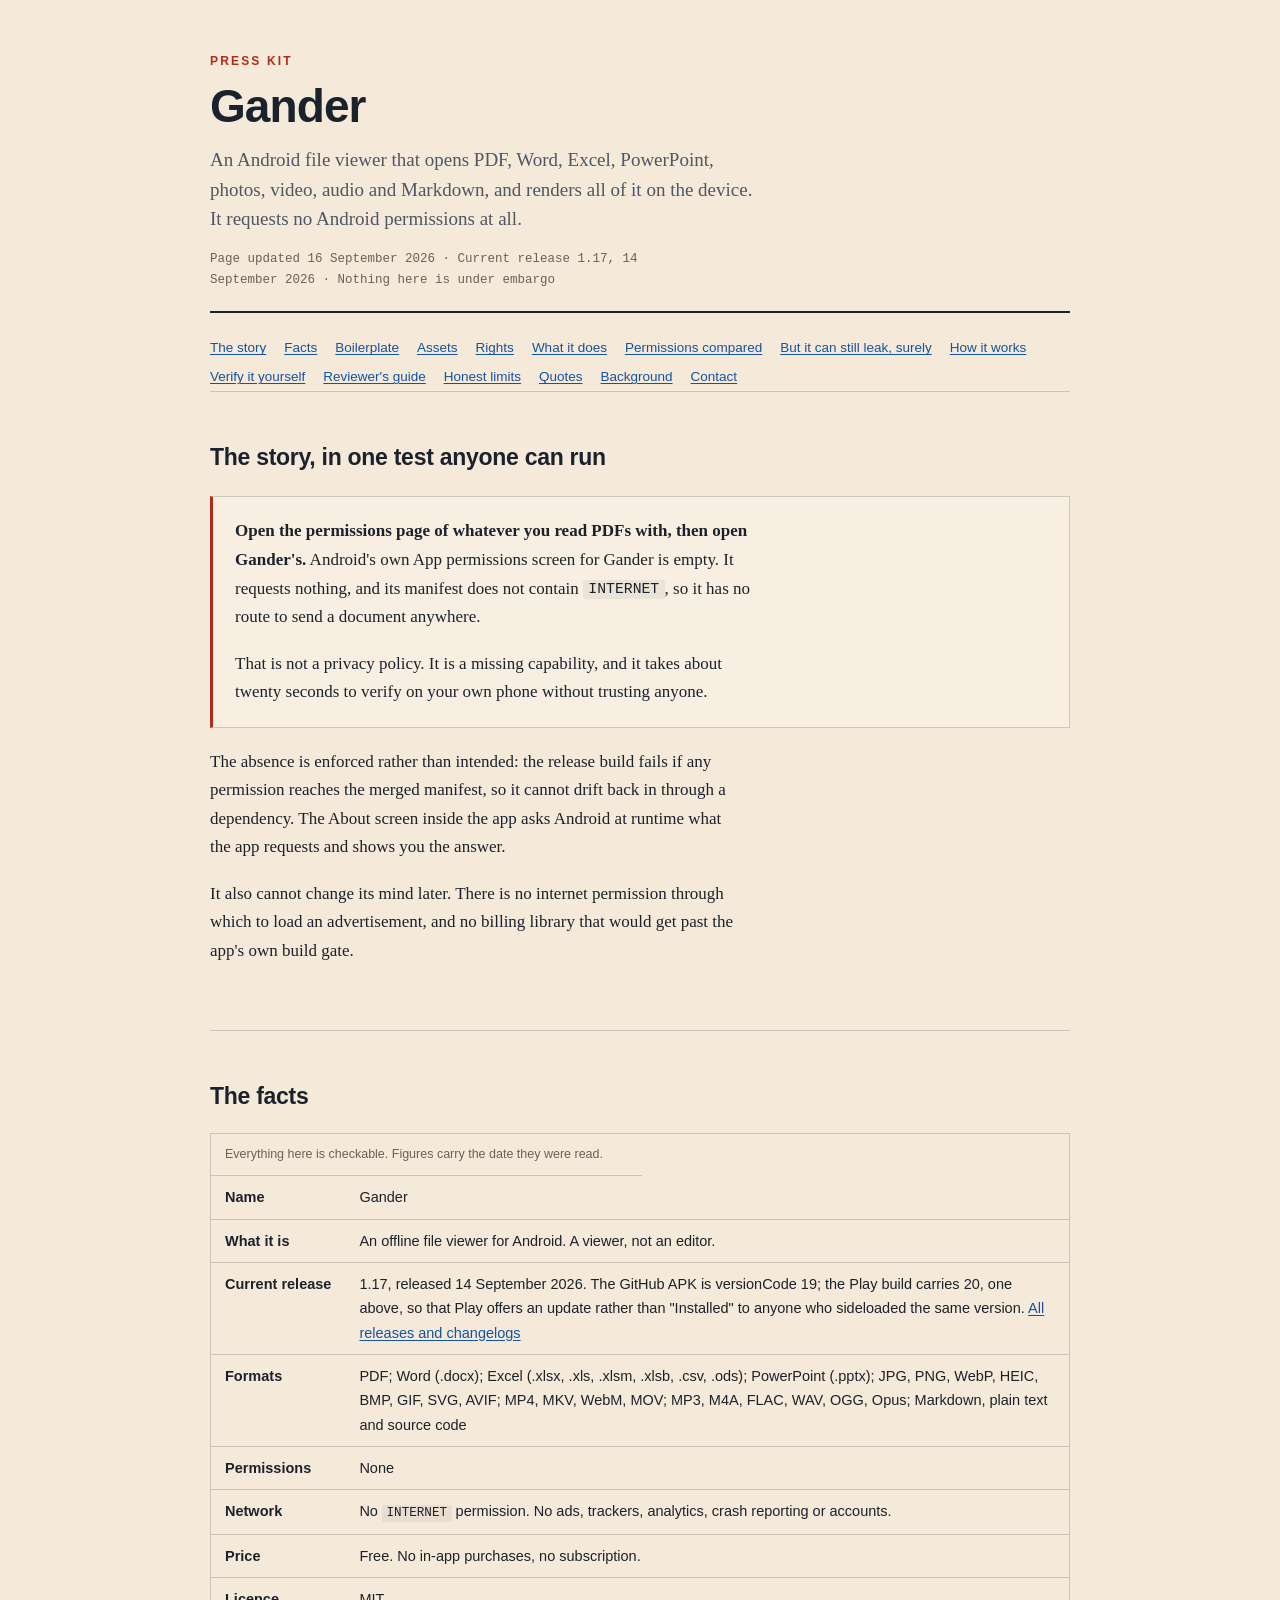
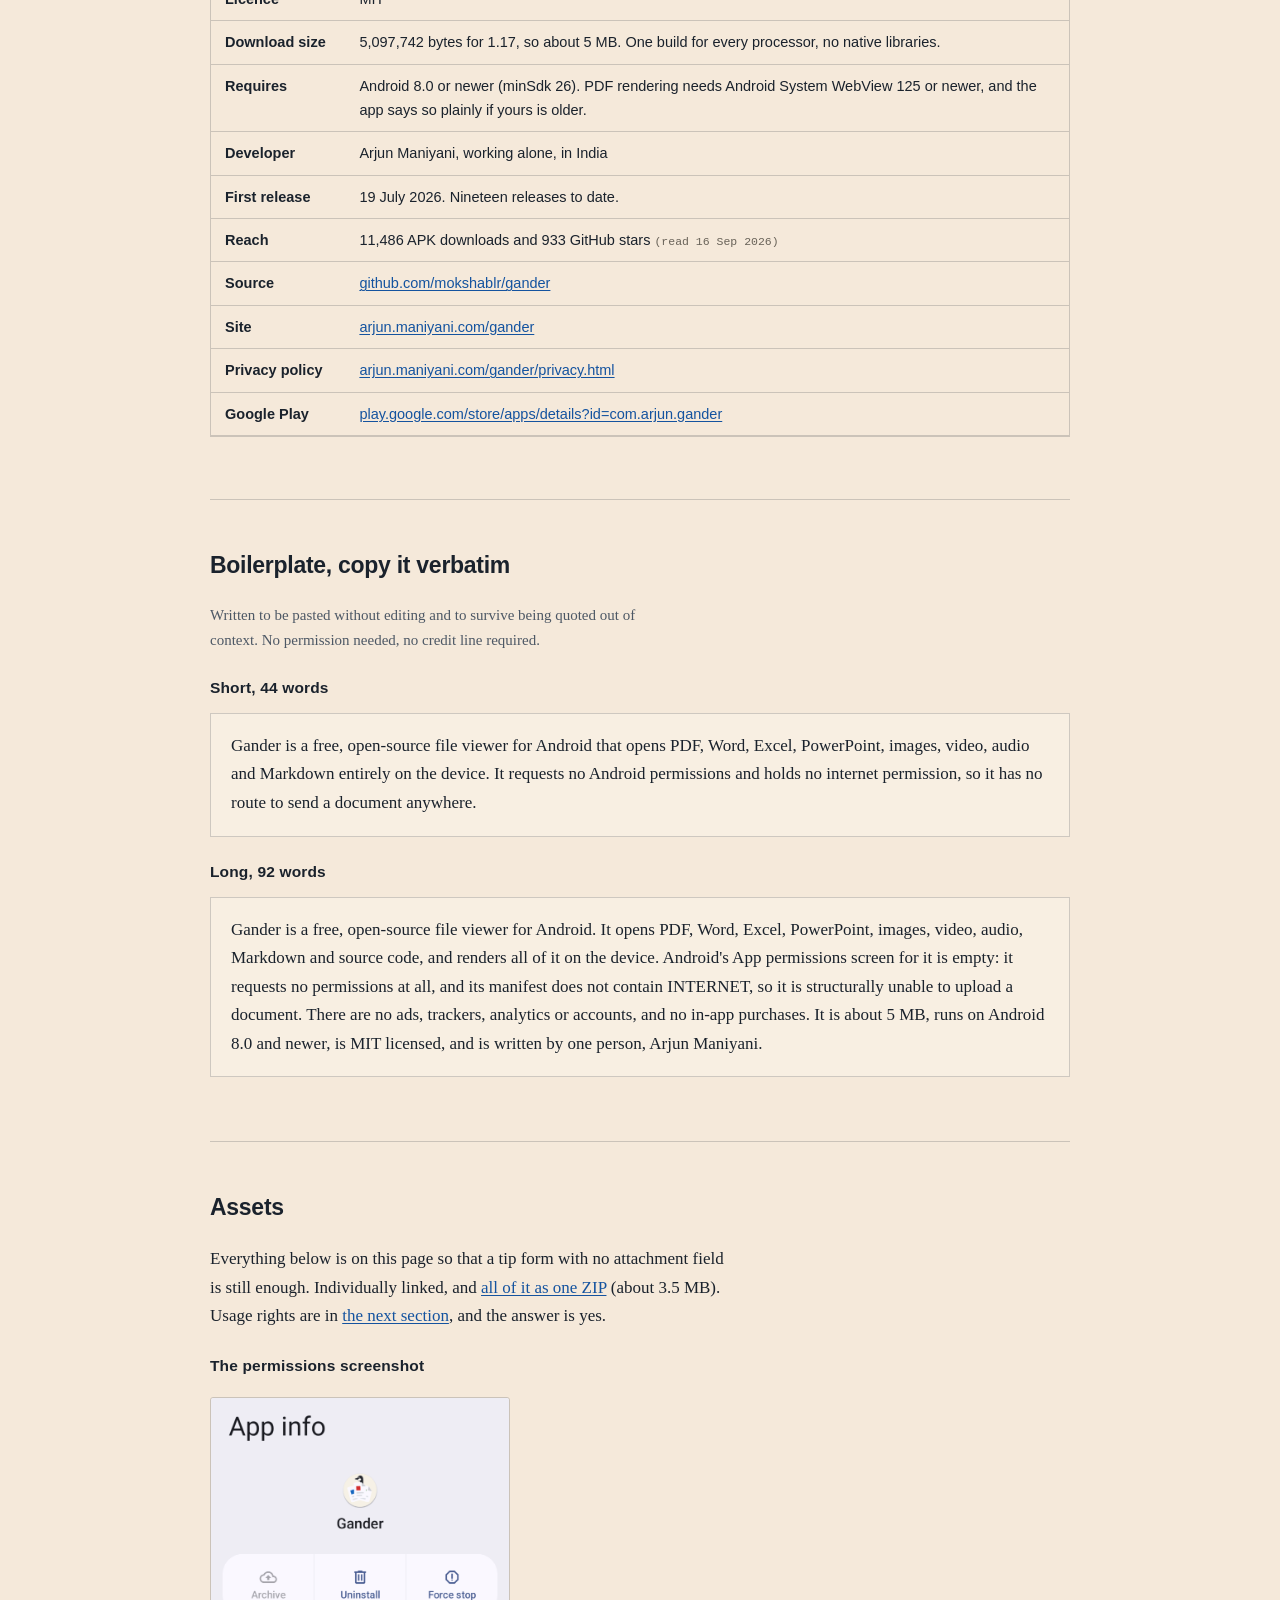
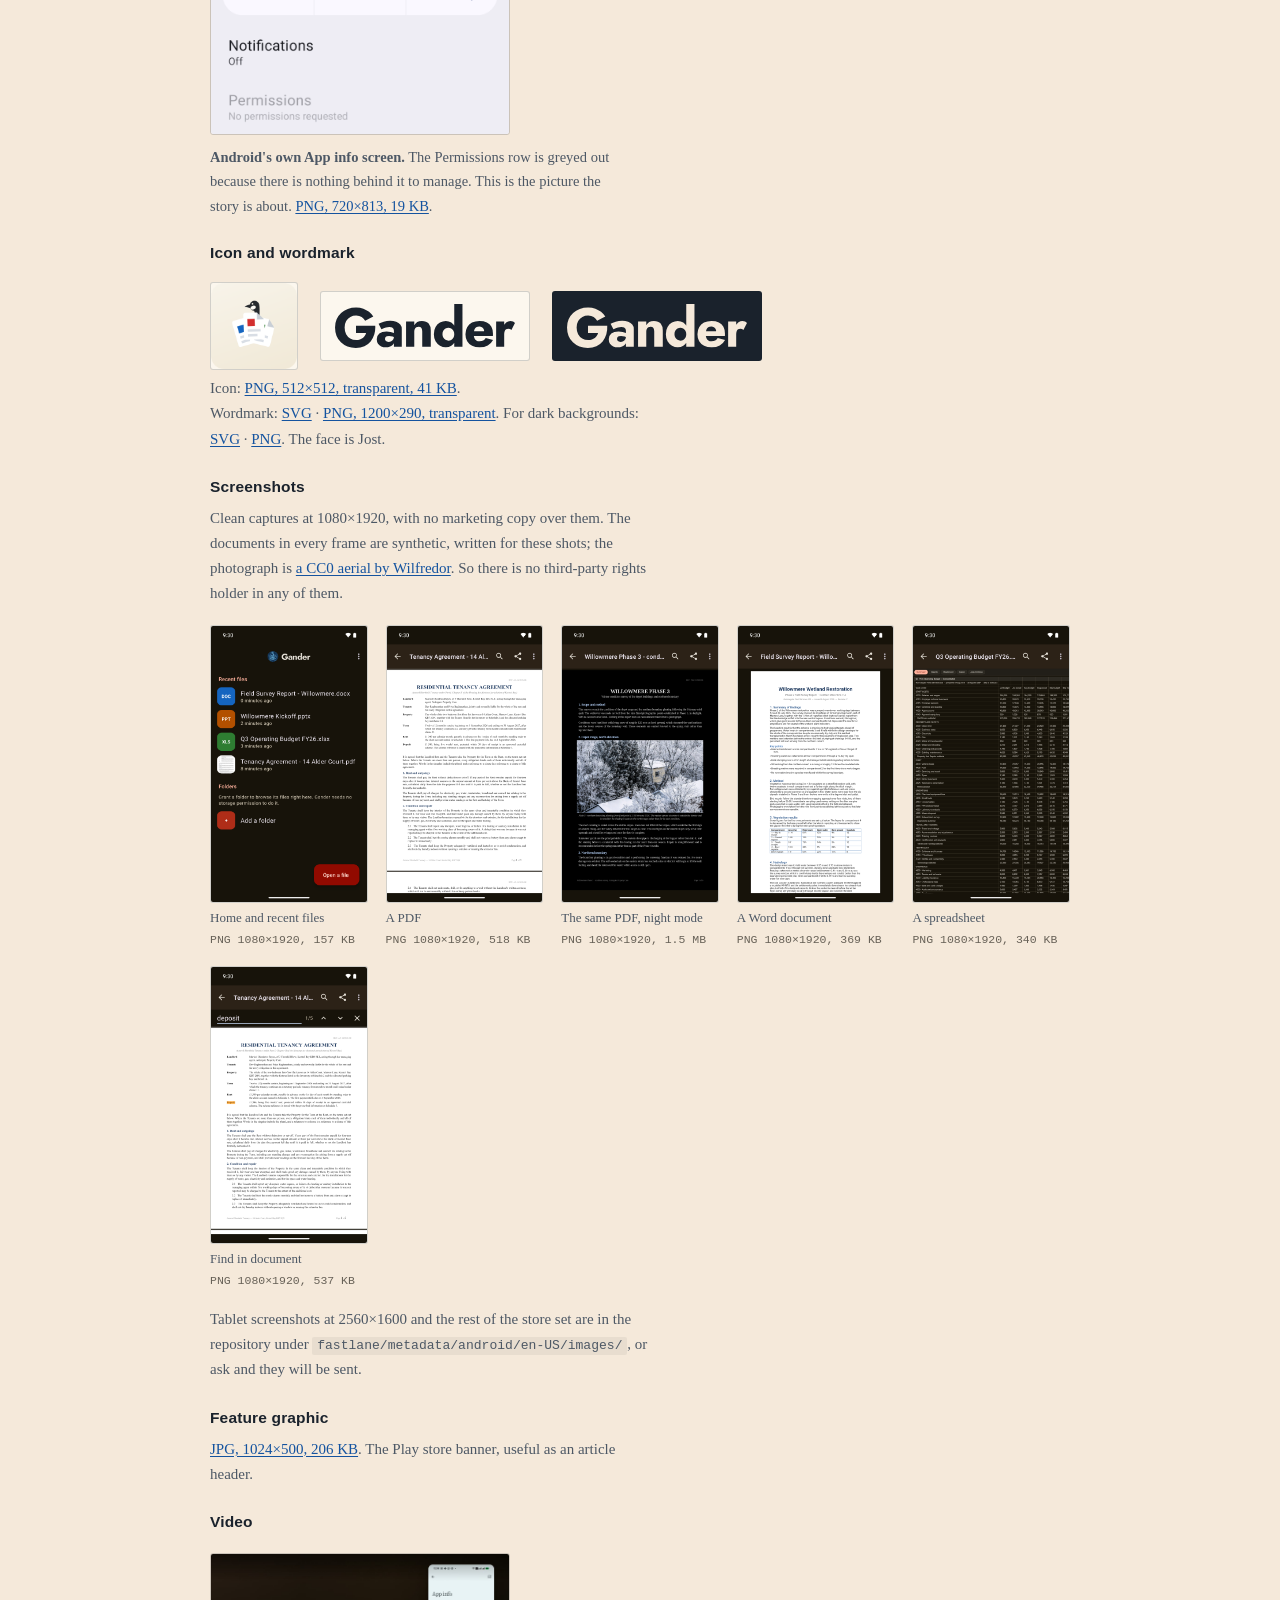
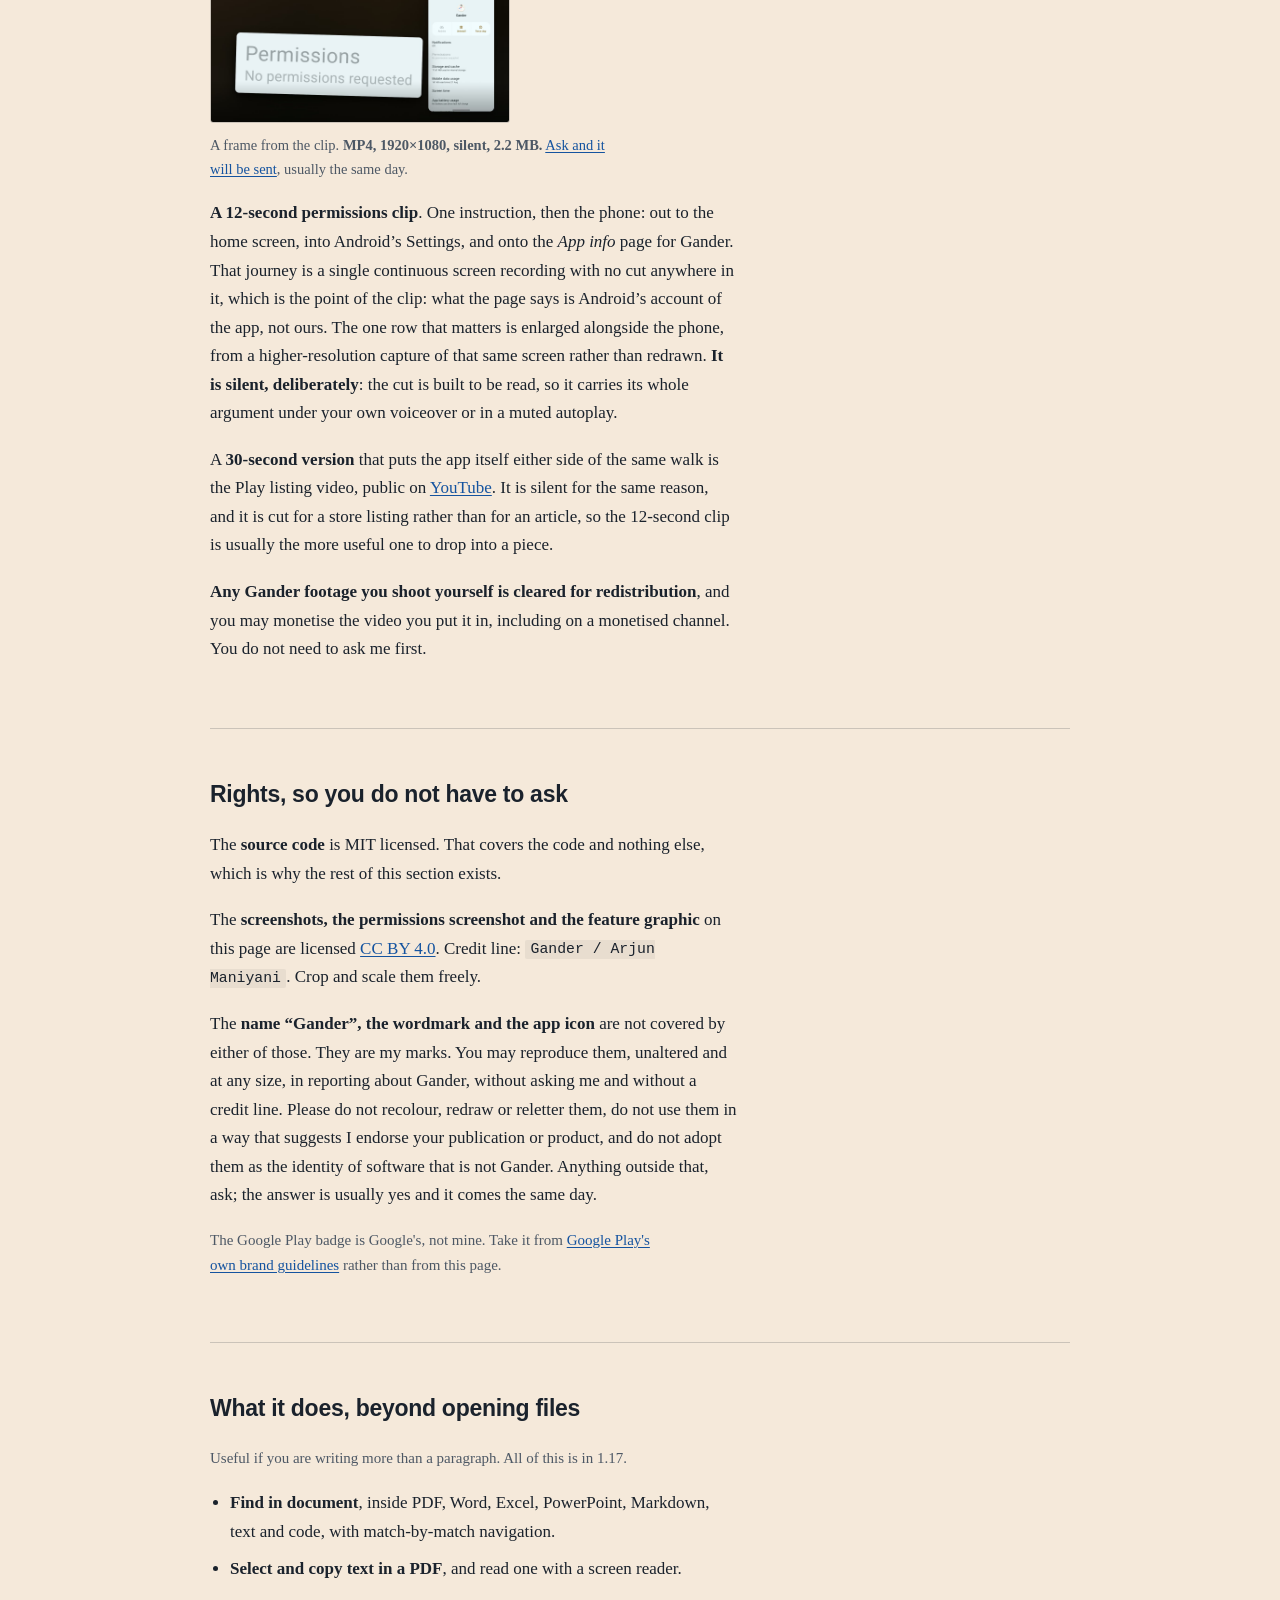
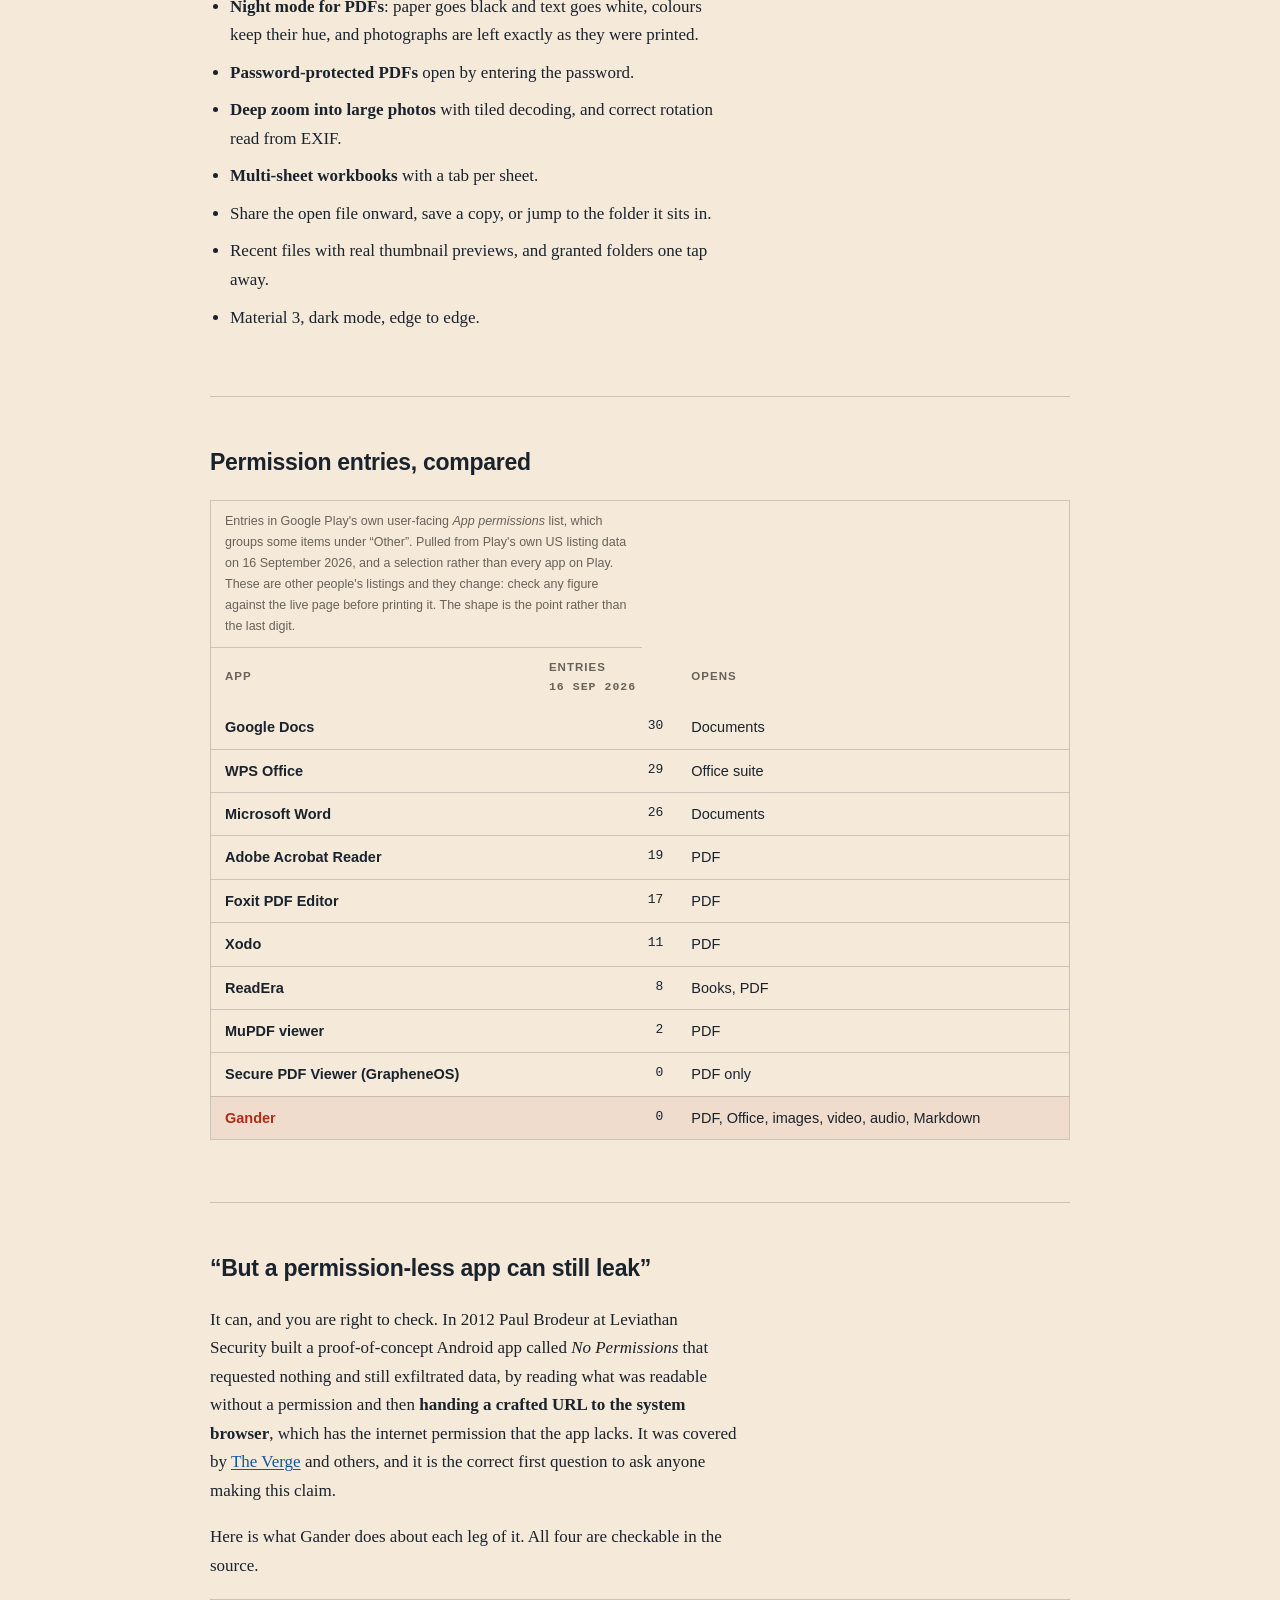
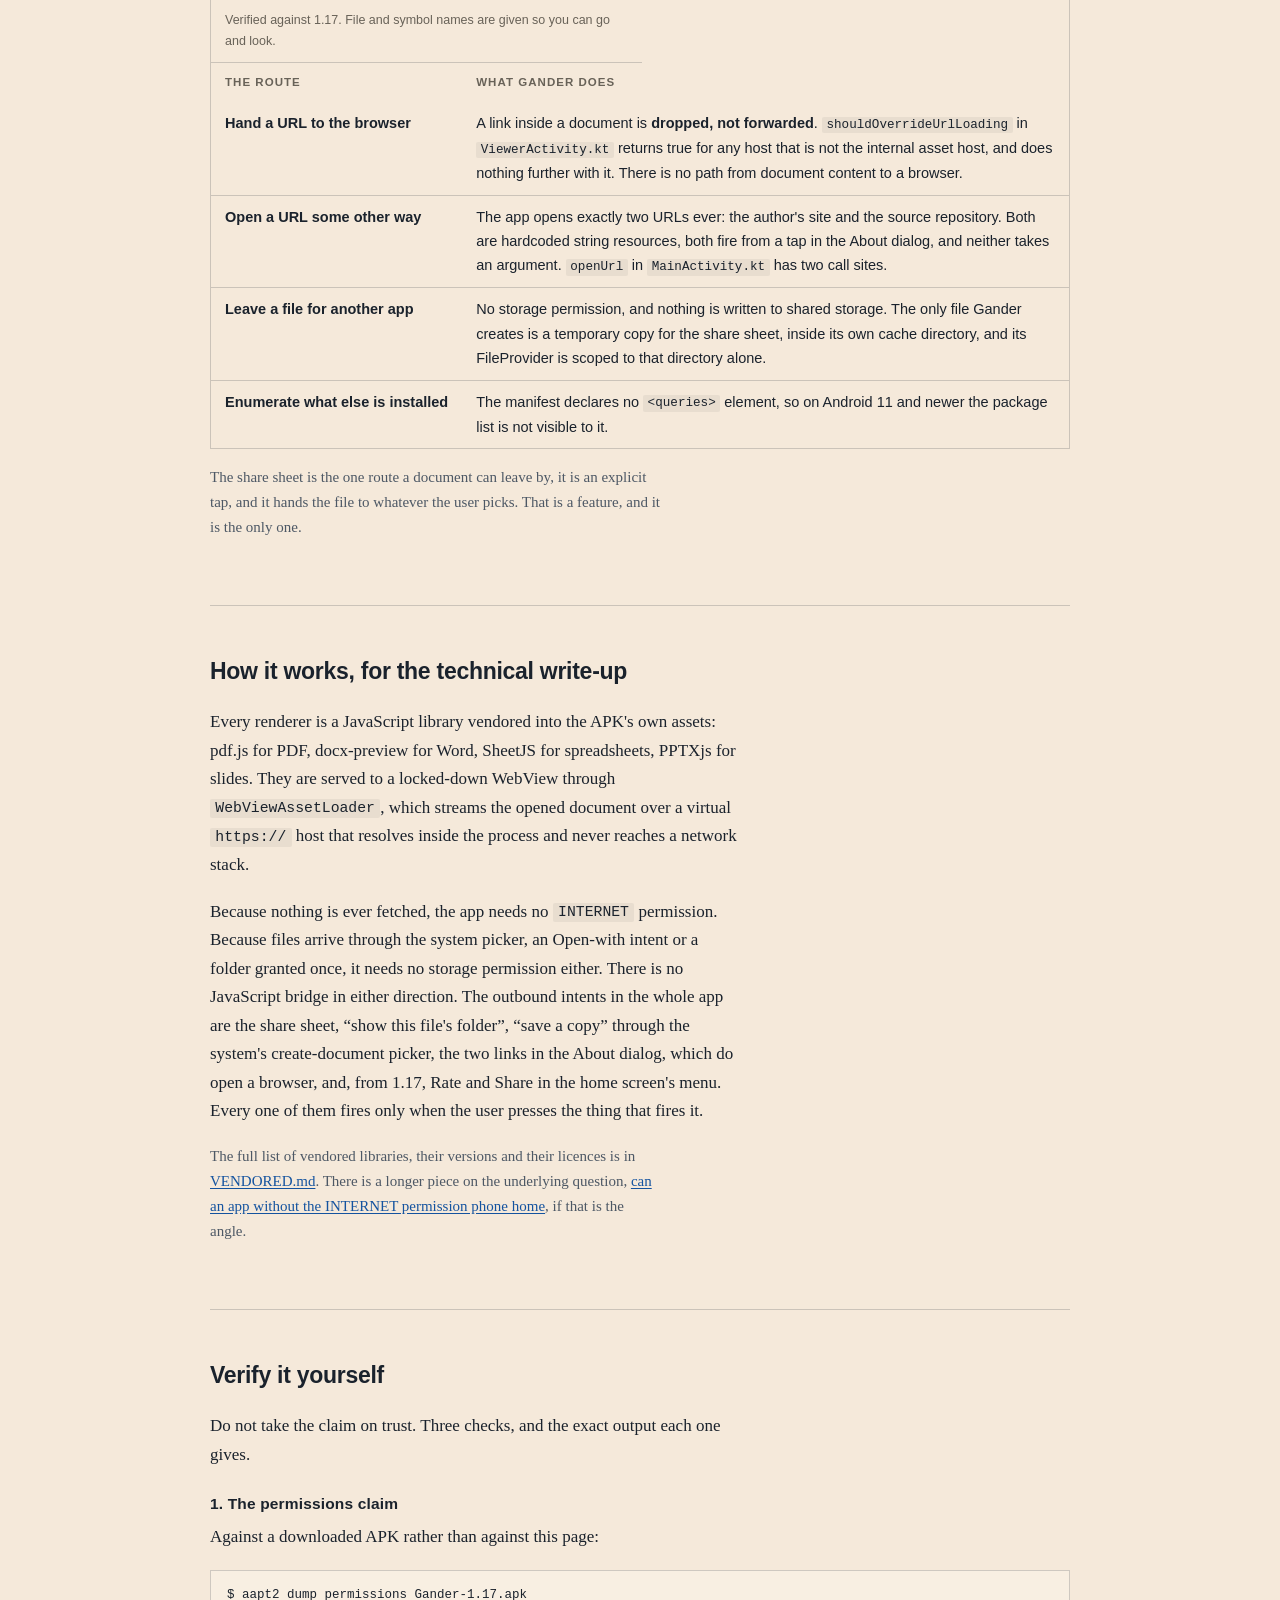
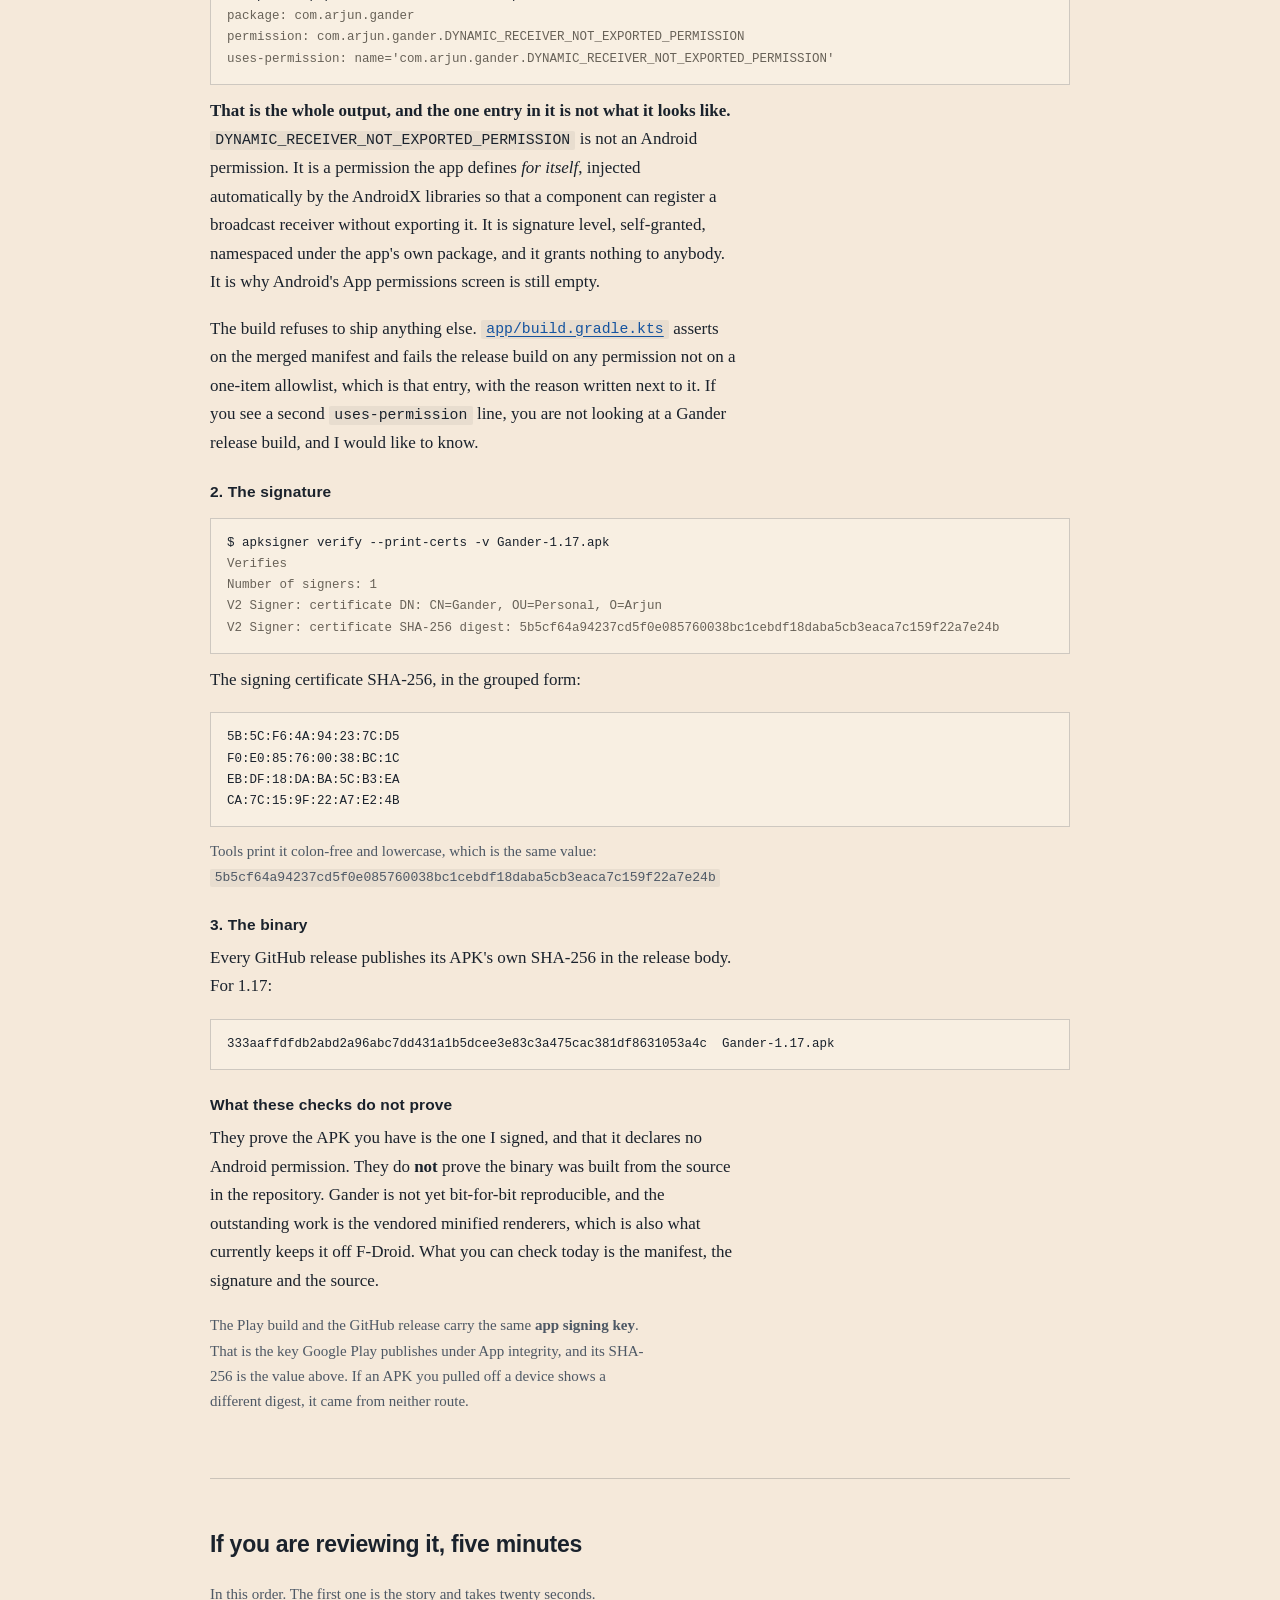
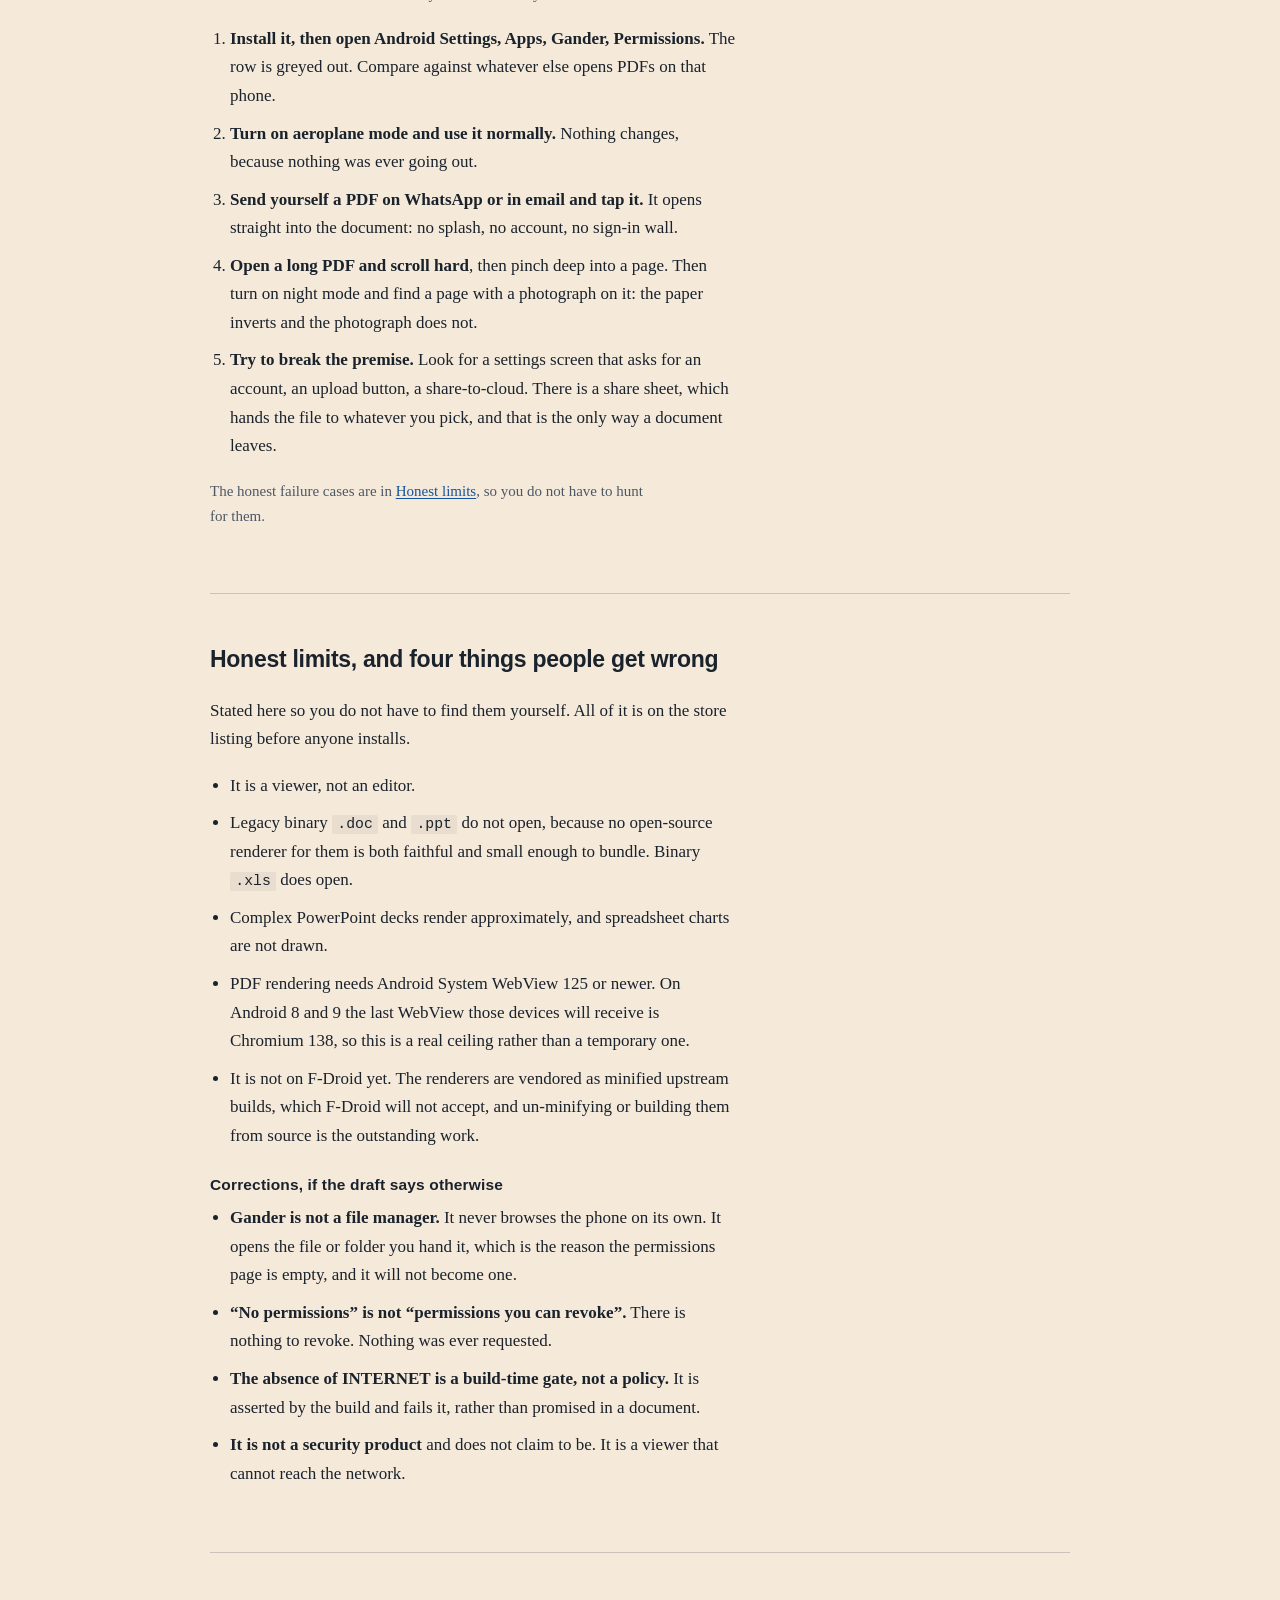
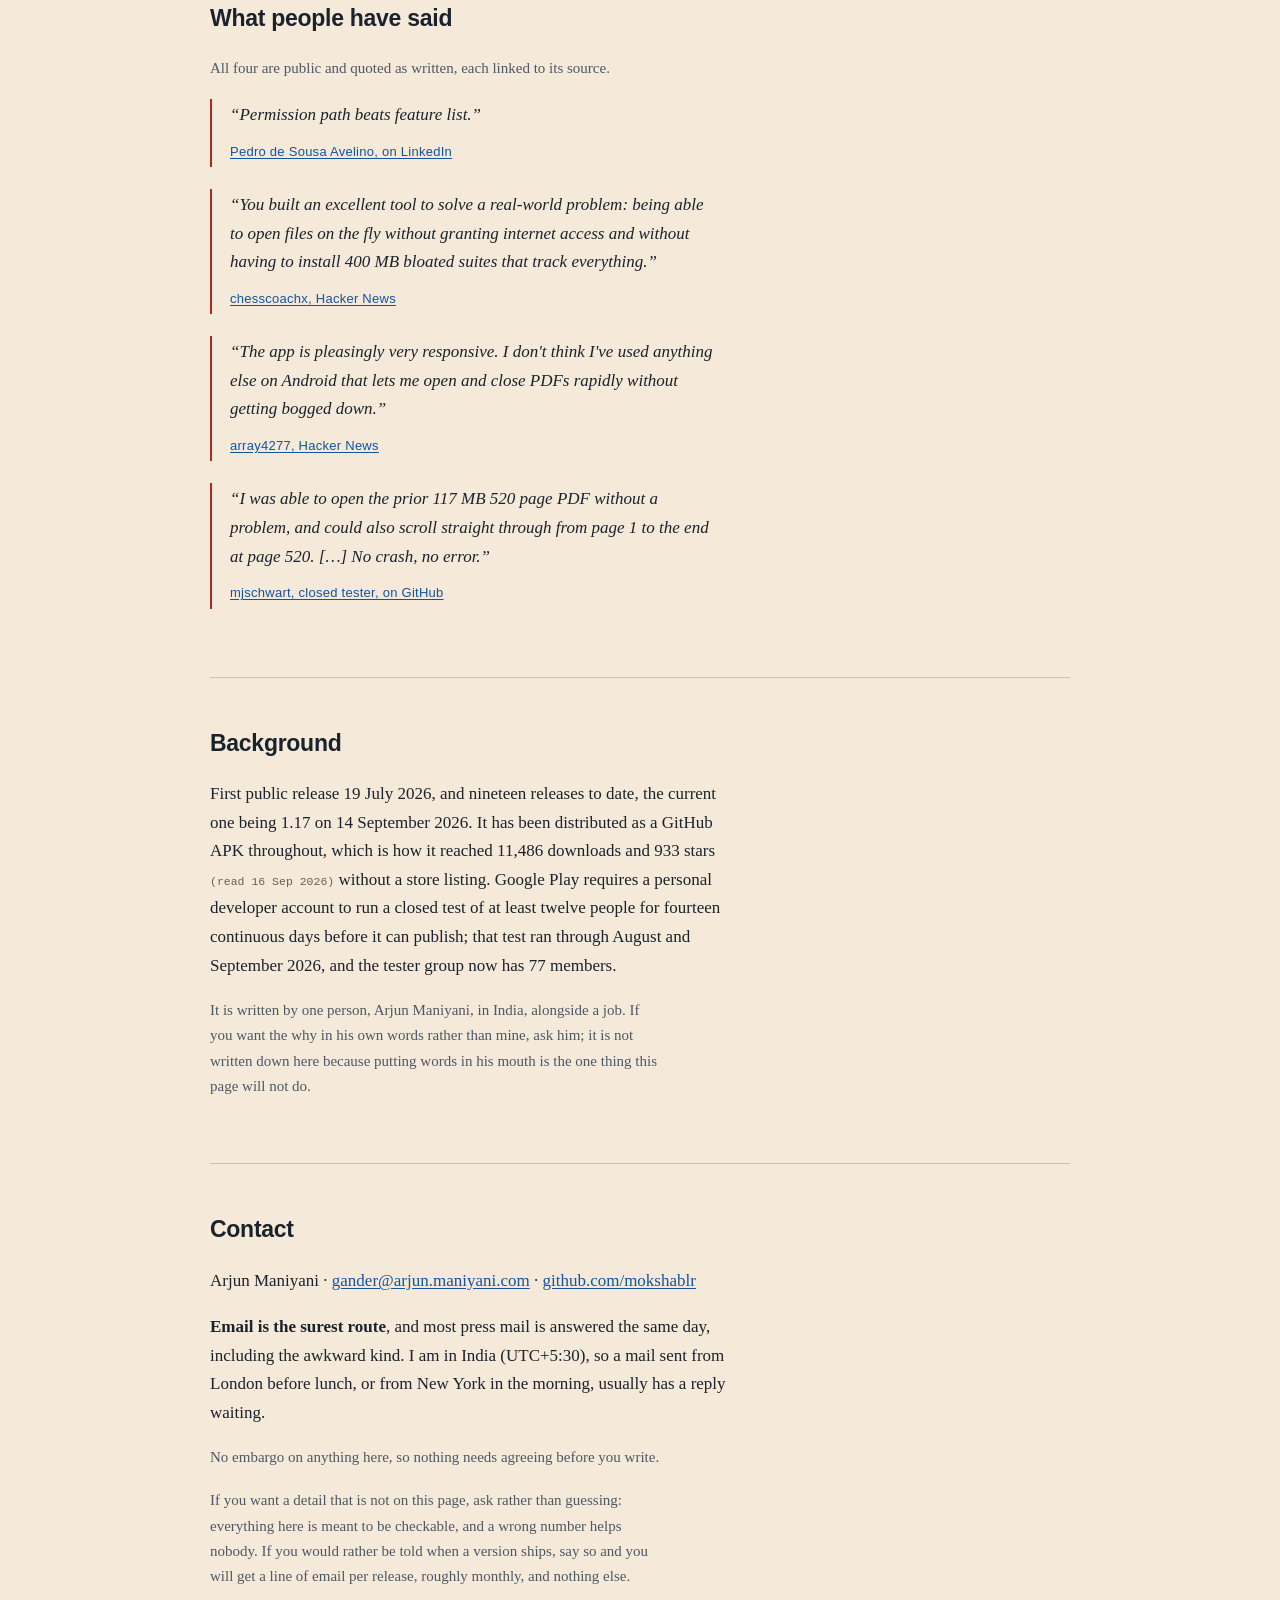
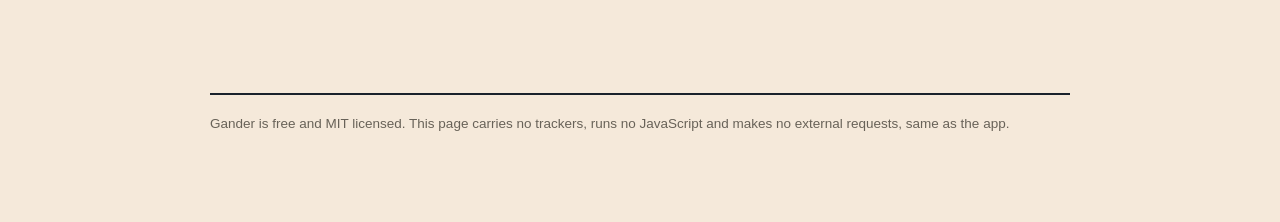
==== commit bdd419a0: "Show the permissions clip on the press page and make the ask a link" ====
--- a/docs/press/index.html
+++ b/docs/press/index.html
@@ -394,14 +394,21 @@
   Play store banner, useful as an article header.</p>
 
   <h3>Video</h3>
-  <p><strong>A 12-second permissions clip</strong>, 1920&times;1080. One instruction, then the
+  <figure>
+    <img src="assets/gander-clip-poster.jpg" width="1280" height="720"
+      alt="A frame from the clip: Android's App info page for Gander on the phone at right, with the greyed-out Permissions row enlarged alongside it, reading that no permissions are requested.">
+    <figcaption>A frame from the clip. <strong>MP4, 1920&times;1080, silent, 2.2 MB.</strong>
+    <a href="mailto:gander@arjun.maniyani.com?subject=Gander%20clip">Ask and it will be sent</a>,
+    usually the same day.</figcaption>
+  </figure>
+  <p><strong>A 12-second permissions clip</strong>. One instruction, then the
   phone: out to the home screen, into Android&rsquo;s Settings, and onto the <em>App info</em> page
   for Gander. That journey is a single continuous screen recording with no cut anywhere in it,
   which is the point of the clip: what the page says is Android&rsquo;s account of the app, not
   ours. The one row that matters is enlarged alongside the phone, from a higher-resolution capture
   of that same screen rather than redrawn. <strong>It is silent, deliberately</strong>: the cut is
   built to be read, so it carries its whole argument under your own voiceover or in a muted
-  autoplay. Ask and it will be sent.</p>
+  autoplay.</p>
   <p>A <strong>30-second version</strong> that puts the app itself either side of the same walk is
   the Play listing video, public on
   <a href="https://www.youtube.com/watch?v=gGjvSlom58U">YouTube</a>. It is silent for the same
